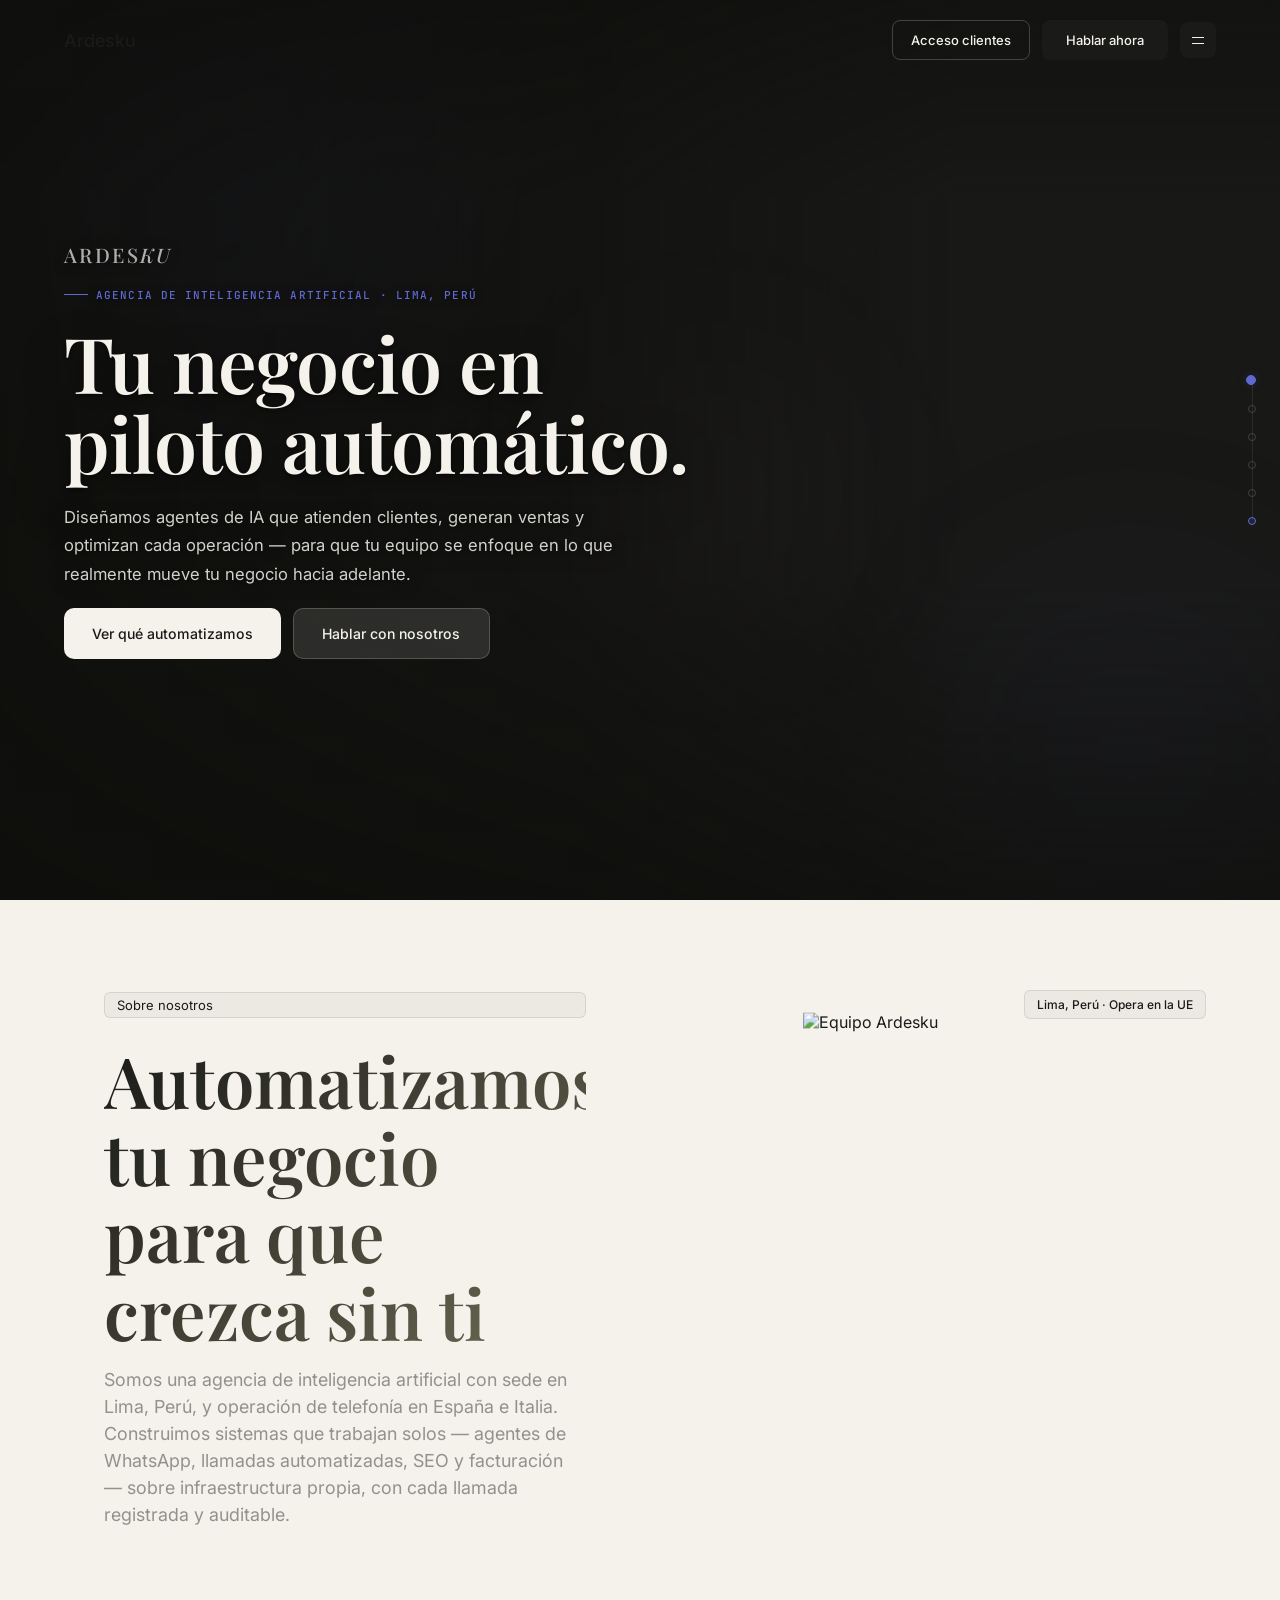
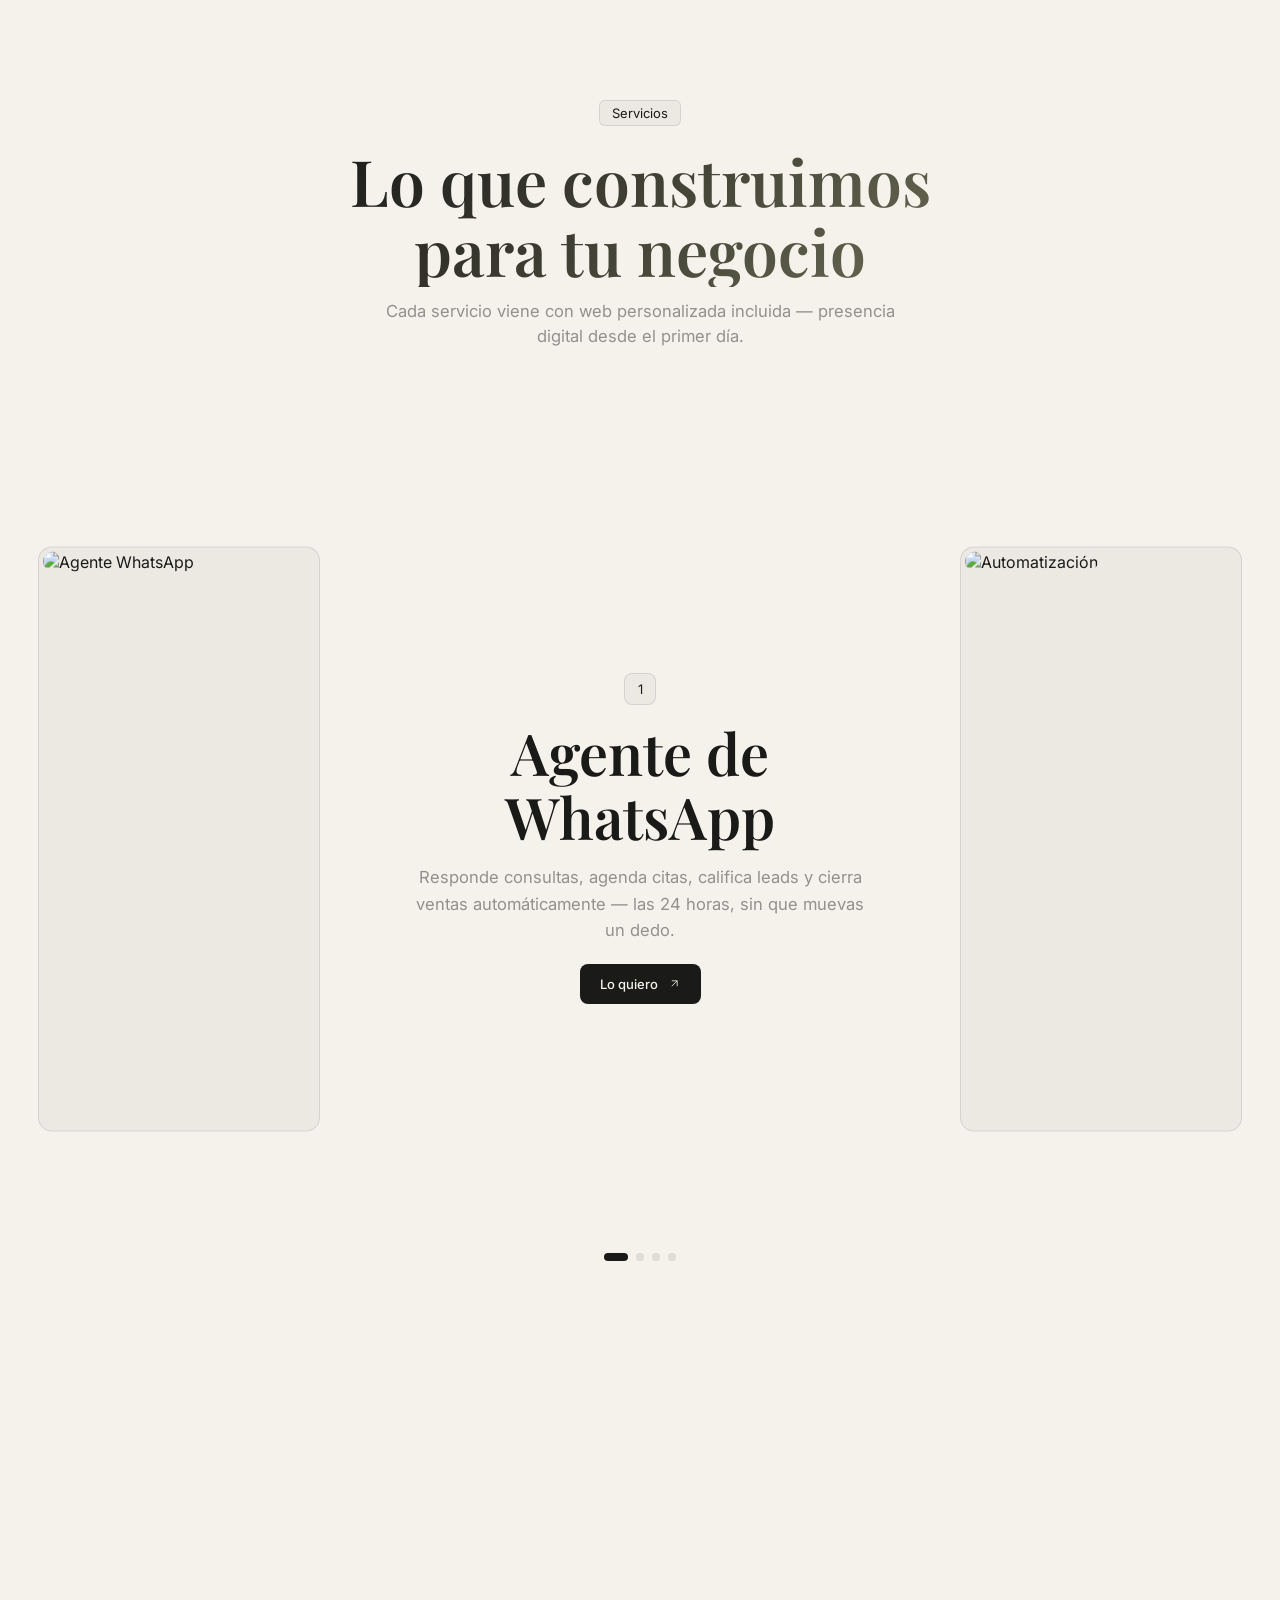
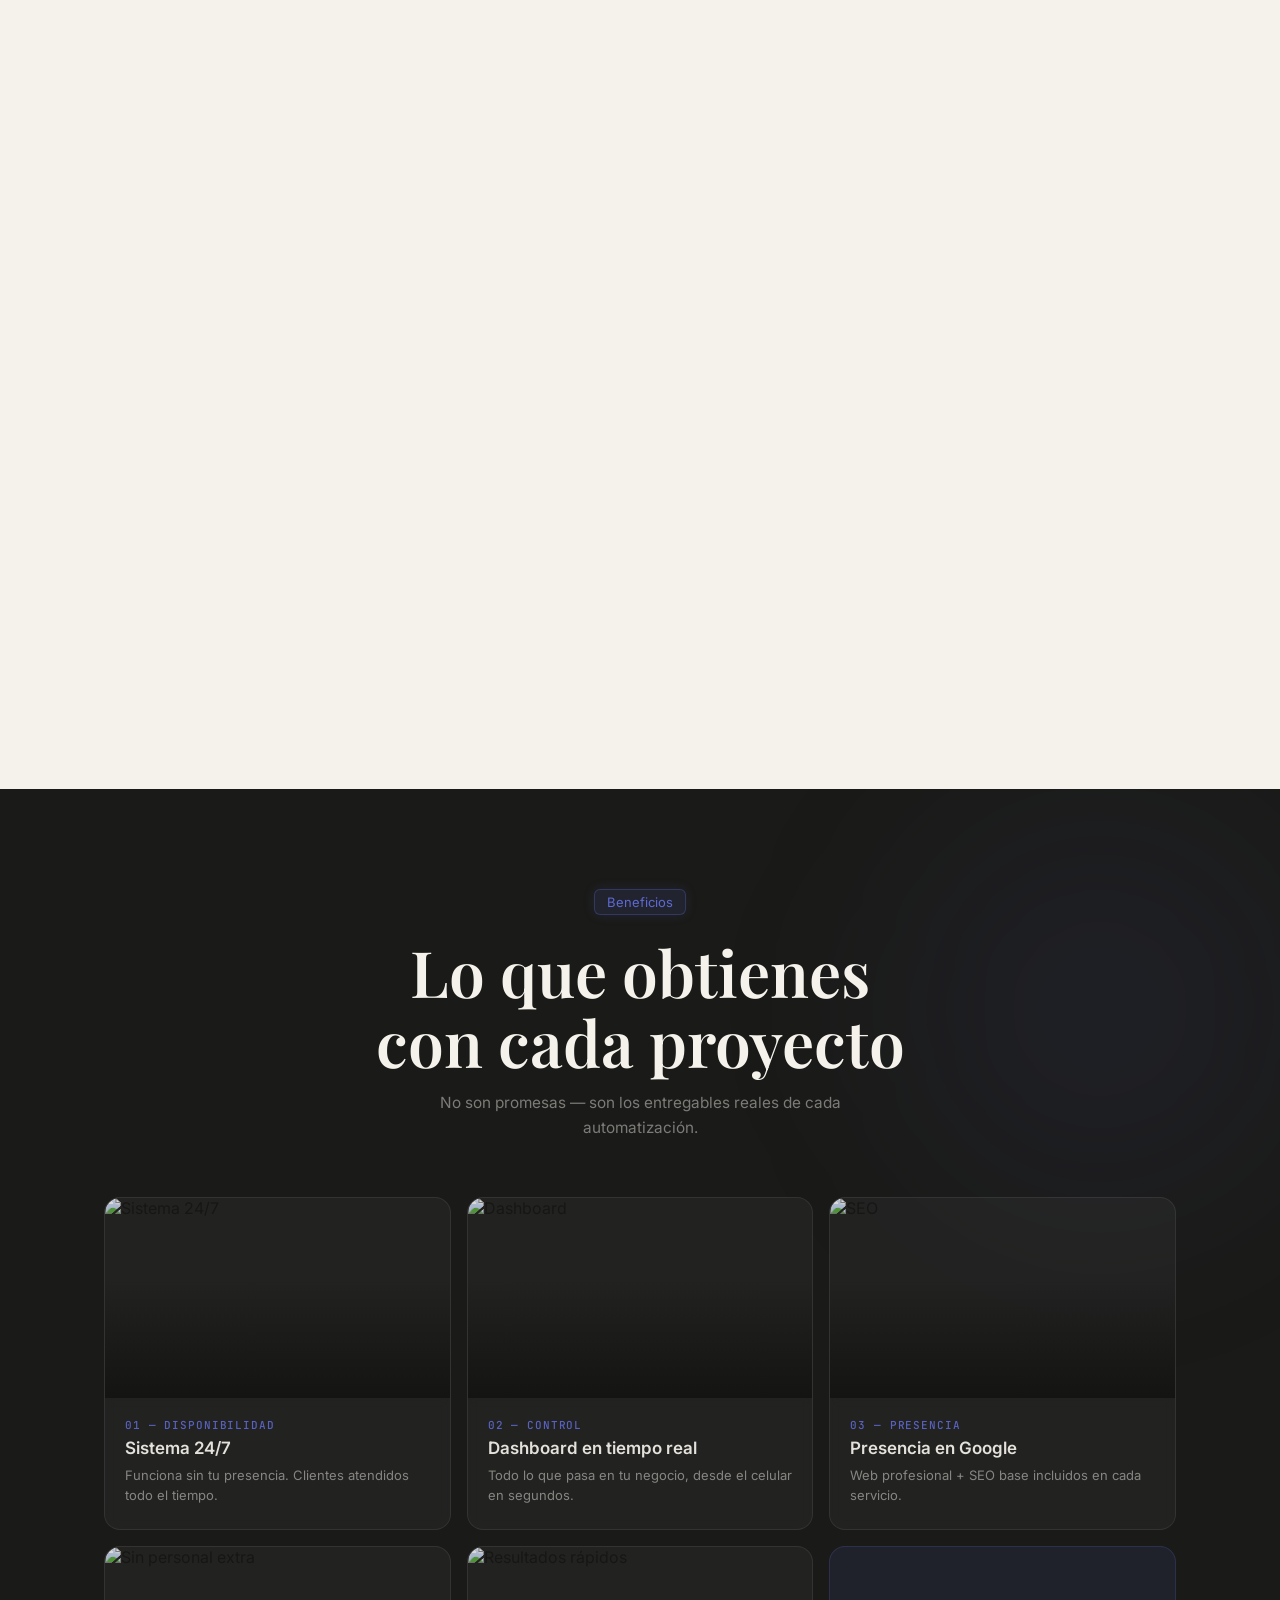
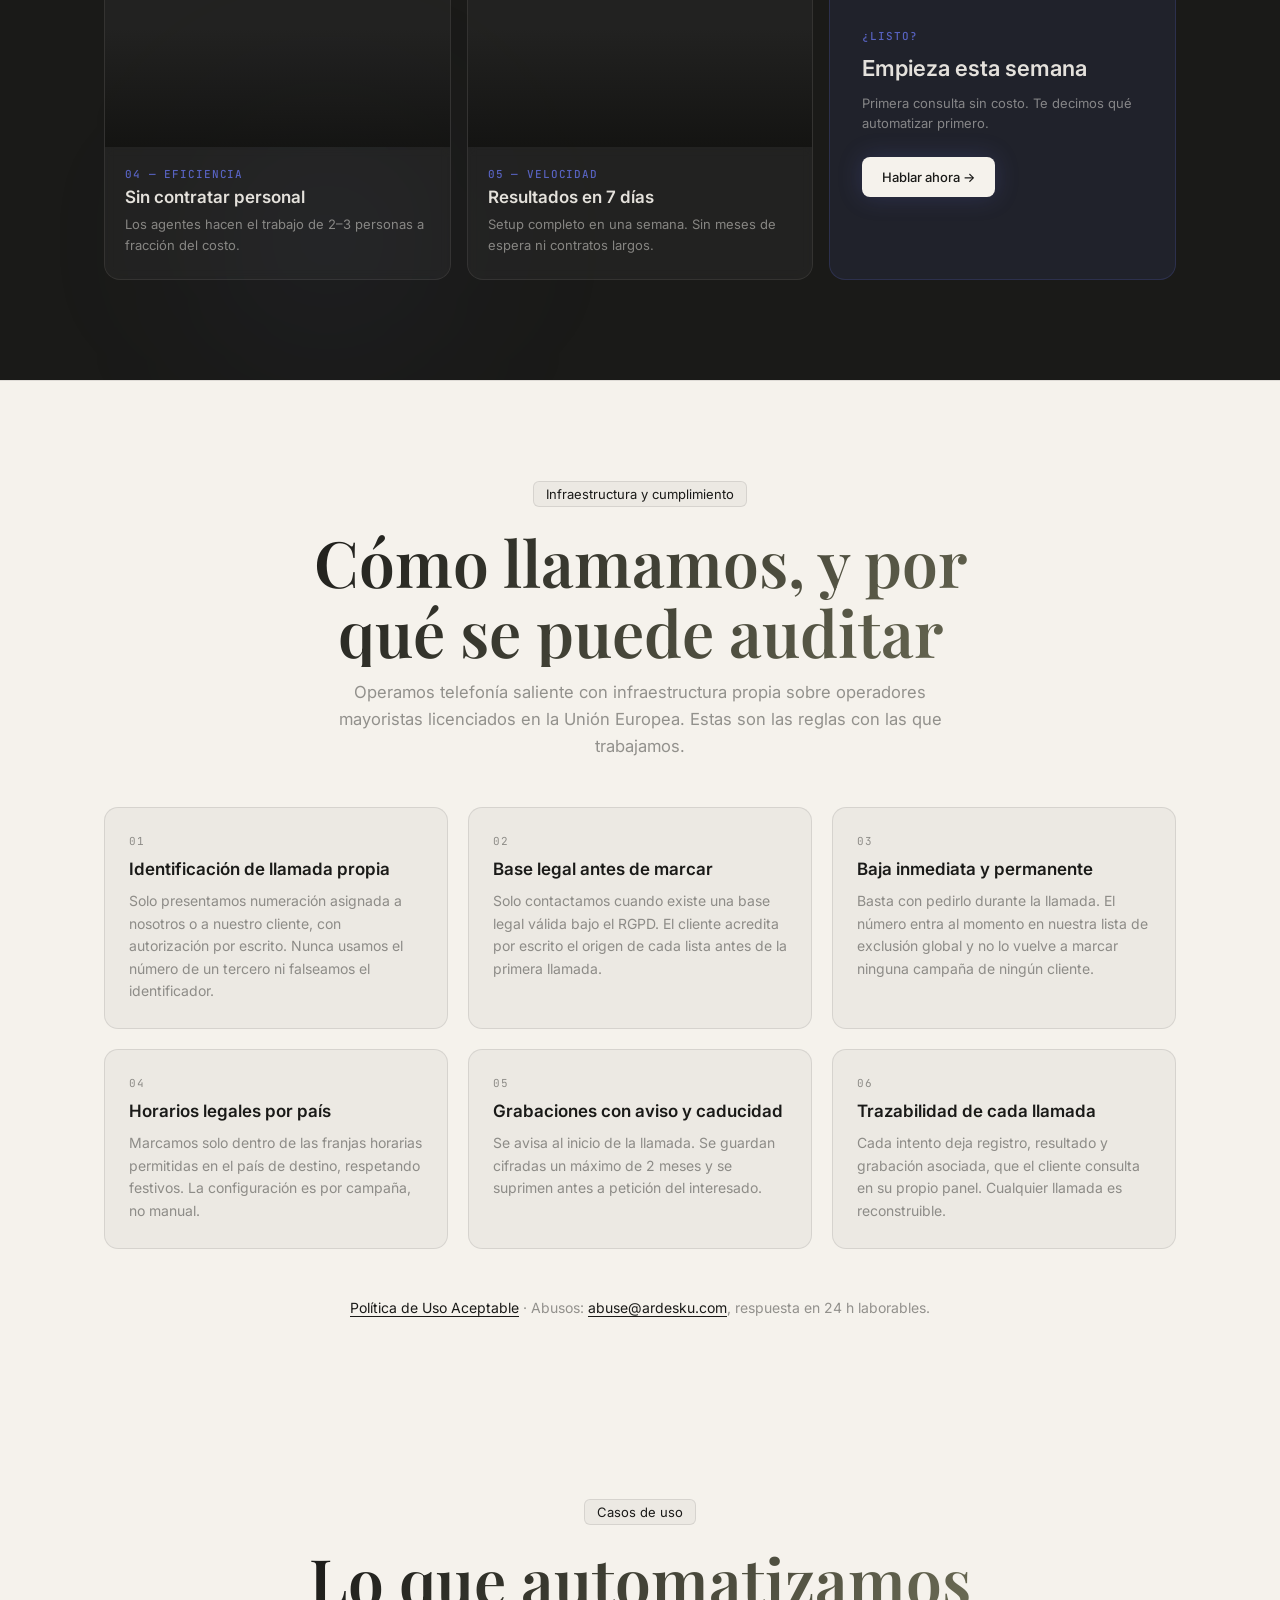
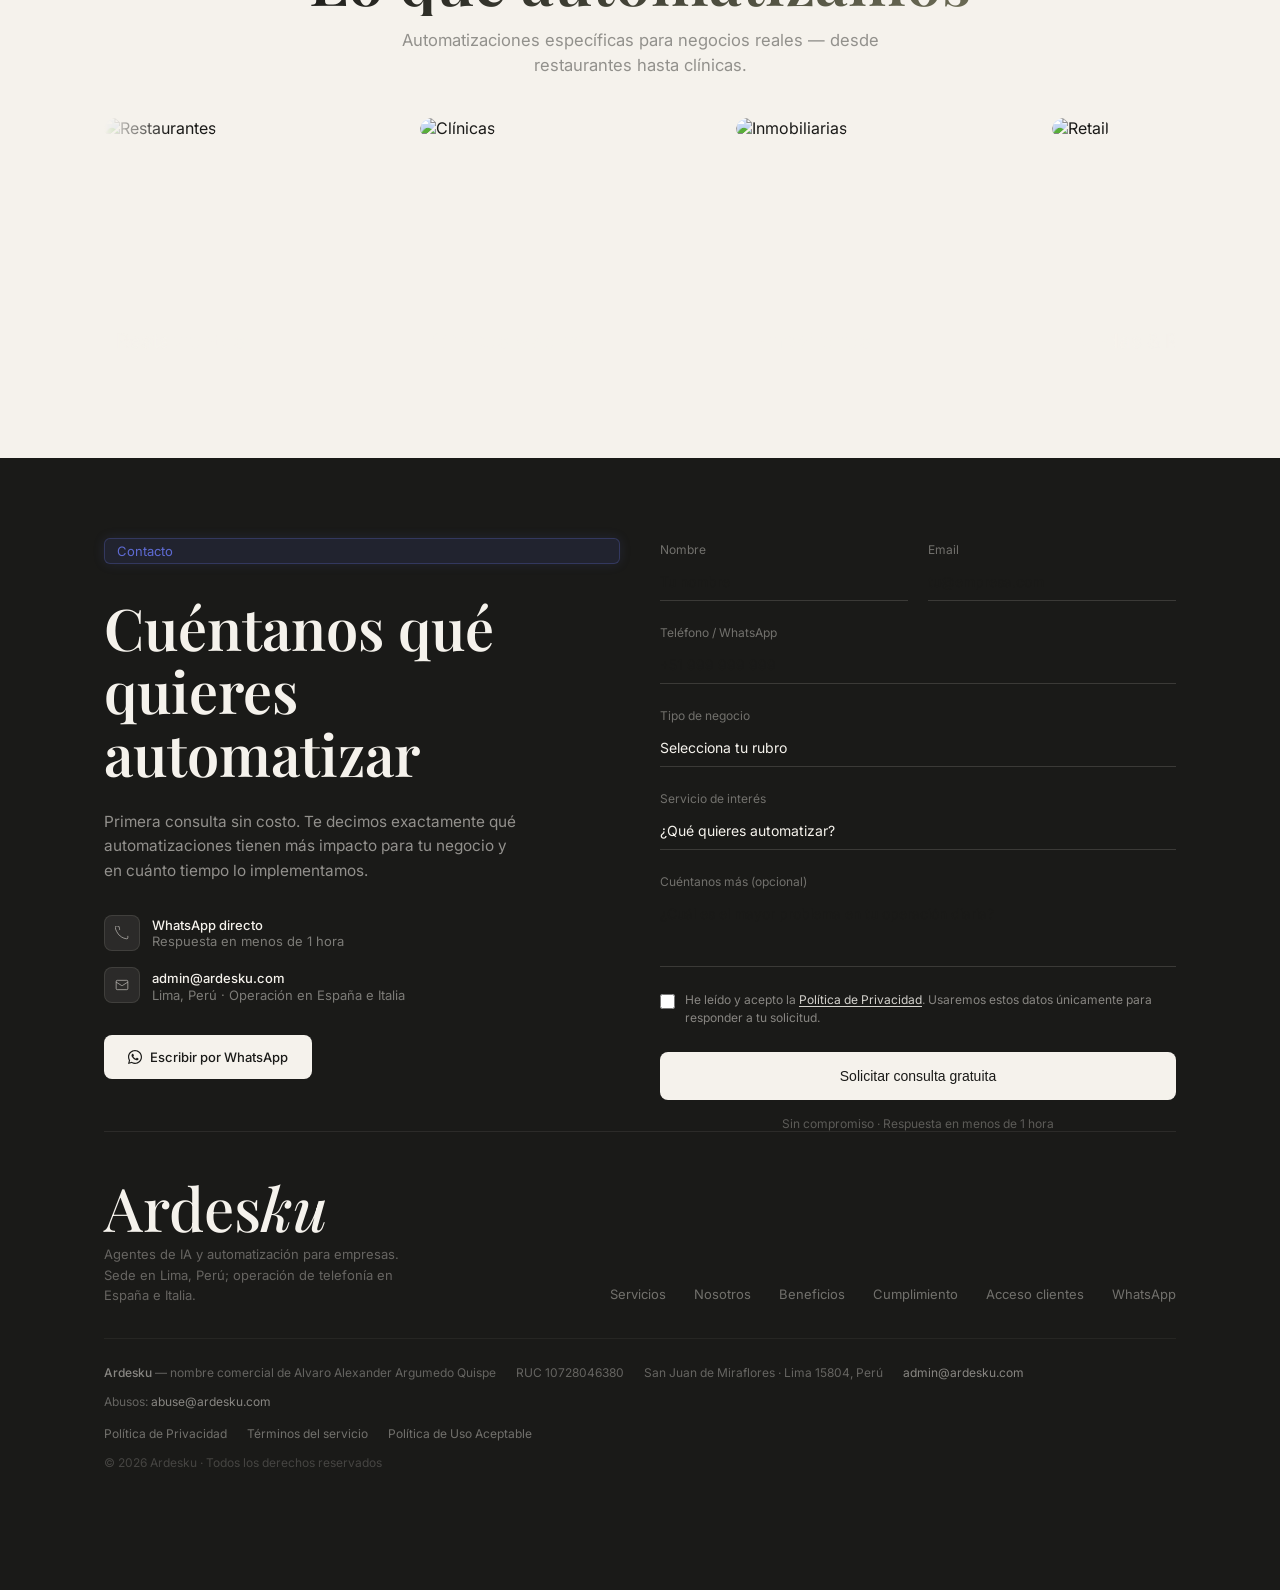
==== index.html @ 8c4ffba1 "content(web): saca las metricas de operador de la home y acota el ACD a Italia La home mezclaba regl" ====
<!DOCTYPE html>
<html lang="es">
<head>
  <meta charset="UTF-8" />
  <meta name="viewport" content="width=device-width, initial-scale=1.0" />
  <title>Ardesku — Automatización e Inteligencia Artificial</title>
  <meta name="description" content="Ardesku diseña agentes de IA para empresas: agentes de voz, atención por WhatsApp y panel de control propio. Telefonía saliente auditable y con cumplimiento normativo." />
  <link rel="canonical" href="https://ardesku.com/" />
  <meta name="robots" content="index,follow" />
  <meta property="og:type" content="website" />
  <meta property="og:site_name" content="Ardesku" />
  <meta property="og:locale" content="es_ES" />
  <meta property="og:title" content="Ardesku — Automatización e Inteligencia Artificial" />
  <meta property="og:description" content="Agentes de IA que atienden, llaman y cualifican. Con infraestructura propia y trazabilidad de cada llamada." />
  <meta property="og:url" content="https://ardesku.com/" />
  <meta name="twitter:card" content="summary" />
  <link rel="icon" href="data:image/svg+xml,%3Csvg xmlns='http://www.w3.org/2000/svg' viewBox='0 0 32 32'%3E%3Crect width='32' height='32' rx='7' fill='%231a1a18'/%3E%3Ctext x='16' y='23' font-family='Georgia,serif' font-size='19' fill='%23f5f2ec' text-anchor='middle'%3EA%3C/text%3E%3C/svg%3E" />
  <script type="application/ld+json">
  {
    "@context": "https://schema.org",
    "@type": "ProfessionalService",
    "name": "Ardesku",
    "url": "https://ardesku.com",
    "email": "admin@ardesku.com",
    "description": "Agentes de inteligencia artificial y automatización para empresas: agentes de voz, WhatsApp y panel de control propio.",
    "founder": { "@type": "Person", "name": "Alvaro Alexander Argumedo Quispe" },
    "taxID": "10728046380",
    "address": {
      "@type": "PostalAddress",
      "addressLocality": "San Juan de Miraflores",
      "addressRegion": "Lima",
      "postalCode": "15804",
      "addressCountry": "PE"
    },
    "areaServed": ["ES", "IT", "PE"],
    "sameAs": ["https://crm.ardesku.com"]
  }
  </script>
  <link rel="preconnect" href="https://fonts.googleapis.com" />
  <link rel="preconnect" href="https://fonts.gstatic.com" crossorigin />
  <link href="https://fonts.googleapis.com/css2?family=Playfair+Display:ital,wght@0,400..900;1,400..900&family=Inter:ital,opsz,wght@0,14..32,100..900&family=JetBrains+Mono:wght@400;500&display=swap" rel="stylesheet" />
  <script src="https://cdn.tailwindcss.com"></script>
  <style>
    :root {
      --fg: #1a1a18;
      --bg: #f5f2ec;
      --accent: #5E6AD2;
      --accent-glow: rgba(94,106,210,0.22);
      --muted: rgba(26,26,24,.45);
      --border: rgba(26,26,24,.1);
      --card-bg: rgba(26,26,24,.04);
      --ease: cubic-bezier(0.16,1,0.3,1);
      --mono: 'JetBrains Mono', monospace;
    }
    * { box-sizing: border-box; margin: 0; padding: 0; }
    html { scroll-behavior: smooth; }
    body { font-family: 'Inter', sans-serif; background: var(--bg); color: var(--fg); overflow-x: hidden; }

    /* ── Typography ── */
    .serif { font-family: 'Playfair Display', serif; }

    /* ── Card ── */
    .card { background: var(--card-bg); border: 1px solid var(--border); }

    /* ── Grad text ── */
    .grad { background: linear-gradient(135deg, var(--fg) 0%, #6b6b55 100%); -webkit-background-clip: text; -webkit-text-fill-color: transparent; background-clip: text; }

    /* ── FULLSCREEN NAV ── */
    #nav-fullscreen {
      position: fixed; inset: 0; z-index: 1000; pointer-events: none;
      background: var(--fg);
      clip-path: polygon(0% 0%, 100% 0%, 100% 0%, 0% 0%);
      transition: clip-path .7s cubic-bezier(.9,0,.1,1);
      display: flex; flex-direction: column; align-items: center; justify-content: center; gap: 0;
    }
    #nav-fullscreen.open {
      clip-path: polygon(0% 0%, 100% 0%, 100% 100%, 0% 100%);
      pointer-events: auto;
    }
    .nav-link-item {
      overflow: hidden; width: 100%; border-b: 1px solid rgba(245,242,236,.12);
    }
    .nav-link-item a {
      display: flex; align-items: center; justify-between; gap: 16px;
      padding: 20px 48px; text-decoration: none;
      transform: translateY(100%);
      transition: transform .5s cubic-bezier(.7,0,.3,1);
    }
    #nav-fullscreen.open .nav-link-item a { transform: translateY(0); }
    .nav-link-item a span { font-family: 'Playfair Display', serif; font-size: clamp(48px, 8vw, 96px); font-weight: 500; color: var(--bg); line-height: .9; }
    .nav-link-item a:hover span { margin-left: 16px; transition: margin .3s; }
    .nav-link-item a svg { color: var(--bg); opacity: .5; height: clamp(40px, 6vw, 80px); width: auto; }
    .nav-link-item a:hover svg { opacity: 1; transform: rotate(45deg); }
    svg { transition: transform .3s, opacity .3s; }

    /* ── NAV TOP ── */
    #navbar {
      position: fixed; top: 0; left: 0; width: 100%; z-index: 900;
      display: flex; align-items: center; justify-content: space-between;
      padding: 20px 5%;
      pointer-events: auto;
      backdrop-filter: blur(14px);
      -webkit-backdrop-filter: blur(14px);
      transition: background .4s var(--ease), border-color .4s var(--ease);
      border-bottom: 1px solid transparent;
    }
    /* Fondo claro (secciones cream) */
    #navbar { background: rgba(245,242,236,.82); border-bottom-color: rgba(26,26,24,.07); }
    #navbar .logo {
      font-size: 18px; font-weight: 500; color: var(--fg);
      text-decoration: none; transition: color .4s var(--ease);
    }
    .nav-actions { display: flex; align-items: center; gap: 12px; }
    .btn-clientes {
      height: 40px; padding: 0 18px; border-radius: 8px; font-size: 13px; font-weight: 500;
      text-decoration: none; display: inline-flex; align-items: center;
      color: var(--fg); border: 1px solid rgba(26,26,24,.18); background: transparent;
      transition: opacity .2s, color .4s var(--ease), border-color .4s var(--ease);
    }
    .btn-clientes:hover { opacity: .7; }
    #navbar.on-dark .btn-clientes, #navbar.on-hero .btn-clientes { color: #f5f2ec; border-color: rgba(245,242,236,.22); }
    @media (max-width: 640px) { .btn-clientes { display: none; } }
    .btn-book {
      height: 40px; padding: 0 24px; border-radius: 8px; font-size: 13px; font-weight: 500;
      cursor: pointer; text-decoration: none; display: inline-flex; align-items: center;
      background: var(--fg); color: var(--bg);
      transition: opacity .2s, background .4s var(--ease), color .4s var(--ease);
    }
    .btn-book:hover { opacity: .8; }
    #menu-btn {
      width: 36px; height: 36px; border-radius: 8px; cursor: pointer;
      background: var(--fg); border: none; display: flex; flex-direction: column;
      align-items: center; justify-content: center; gap: 5px; position: relative;
      transition: background .4s var(--ease);
    }
    #menu-btn span {
      display: block; width: 12px; height: 1px; background: var(--bg);
      transition: transform .3s, opacity .3s;
    }
    #menu-btn.open span:first-child { transform: translateY(3px) rotate(45deg); }
    #menu-btn.open span:last-child { transform: translateY(-3px) rotate(-45deg); }
    #menu-btn.open span:nth-child(2) { opacity: 0; }

    /* Fondo oscuro (hero, beneficios, contacto) */
    #navbar.on-hero {
      background: transparent !important;
      backdrop-filter: none !important;
      -webkit-backdrop-filter: none !important;
      border-bottom-color: transparent !important;
    }
    #navbar.on-dark {
      background: rgba(20,20,18,.72);
      border-bottom-color: rgba(245,242,236,.06);
    }
    #navbar.on-dark .logo { color: #f5f2ec; }
    #navbar.on-dark .btn-book { background: rgba(245,242,236,.12); color: #f5f2ec; border: 1px solid rgba(245,242,236,.15); }
    #navbar.on-dark #menu-btn { background: rgba(245,242,236,.12); }

    /* ── HERO ── */
    #hero {
      position: relative; width: 100%; height: 100svh; overflow: hidden;
      background: #1a1a18;
    }
    /* YouTube background cover */
    #hero-yt-wrap {
      position: absolute; inset: 0; z-index: 0;
      overflow: hidden; pointer-events: none;
    }
    #yt-bg-player {
      position: absolute;
      top: 50%; left: 50%;
      transform: translate(-50%, -50%);
      width: 100vw;
      height: 56.25vw;
      min-height: 100vh;
      min-width: 177.78vh;
      border: none;
    }
    #hero-overlay {
      position: absolute; inset: 0; z-index: 1;
      background: rgba(20,20,18,.18);
    }
    #hero-grad {
      position: absolute; inset: 0; z-index: 2;
      background:
        linear-gradient(to bottom, rgba(14,14,12,.55) 0%, transparent 22%),
        linear-gradient(to right,  rgba(14,14,12,.82) 0%, rgba(14,14,12,.5) 45%, transparent 75%),
        linear-gradient(to top,    rgba(14,14,12,.65) 0%, transparent 35%);
    }
    #hero-content {
      position: absolute; inset: 0; z-index: 3;
      display: flex; flex-direction: column; justify-content: center;
      padding: 0 5%;
    }
    .hero-inner {
      max-width: 780px; width: 100%;
      display: flex; flex-direction: column; gap: 20px;
    }
    /* Skill: Kinetic Typography — stagger entrance */
    @keyframes hero-in {
      from { opacity: 0; transform: translateY(22px); }
      to   { opacity: 1; transform: translateY(0); }
    }
    .he { opacity: 0; animation: hero-in .9s var(--ease) forwards; }
    .he-d1 { animation-delay: .2s; }
    .he-d2 { animation-delay: .5s; }
    .he-d3 { animation-delay: .75s; }
    .he-d4 { animation-delay: 1s; }
    .he-d5 { animation-delay: 1.25s; }

    .hero-wordmark {
      font-family: 'Playfair Display', serif; font-weight: 500;
      font-size: clamp(15px, 1.6vw, 20px); color: rgba(245,242,236,.7);
      letter-spacing: .12em; text-transform: uppercase;
      text-shadow: 0 2px 12px rgba(0,0,0,.6);
    }
    .hero-tag {
      display: inline-flex; align-items: center; gap: 8px;
      font-family: var(--mono); font-size: 11px; font-weight: 500;
      color: var(--accent); letter-spacing: .1em; text-transform: uppercase;
      text-shadow: 0 1px 8px rgba(0,0,0,.8);
    }
    .hero-tag::before {
      content: ''; display: block; width: 24px; height: 1px; background: var(--accent);
    }
    .hero-headline {
      font-family: 'Playfair Display', serif; font-weight: 600; color: #f5f2ec;
      font-size: clamp(38px, 6vw, 80px); line-height: 1.05; letter-spacing: -.01em;
      text-shadow:
        0 2px 4px  rgba(0,0,0,.5),
        0 8px 24px rgba(0,0,0,.4),
        0 20px 60px rgba(0,0,0,.25);
    }
    .hero-sub {
      font-size: clamp(14px, 1.3vw, 17px); color: rgba(245,242,236,.85);
      line-height: 1.7; max-width: 560px;
      text-shadow: 0 1px 8px rgba(0,0,0,.7), 0 4px 20px rgba(0,0,0,.4);
    }
    .hero-btns { display: flex; gap: 12px; flex-wrap: wrap; }
    .hero-btn {
      height: clamp(40px, 4vw, 52px); padding: 0 clamp(18px, 2.2vw, 32px);
      border-radius: 10px; font-size: clamp(13px, 1.1vw, 15px); font-weight: 500;
      text-decoration: none; display: inline-flex; align-items: center; white-space: nowrap;
      cursor: pointer; transition: opacity .2s, transform .2s;
    }
    .hero-btn:hover { opacity: .85; transform: translateY(-2px); }
    .hero-btn-primary { background: #f5f2ec; color: #1a1a18; }
    .hero-btn-secondary { background: rgba(245,242,236,.12); color: #f5f2ec; border: 1px solid rgba(245,242,236,.2); }

    /* ── SECTION LABEL ── */
    .section-label {
      display: inline-block; padding: 4px 12px; border-radius: 6px; font-size: 13px;
      background: var(--card-bg); border: 1px solid var(--border); margin-bottom: 8px;
    }

    /* ── ABOUT PARALLAX ── */
    .parallax-img { overflow: hidden; border-radius: 12px; }
    .parallax-img img { width: 100%; height: 100%; object-fit: cover; transition: transform .1s linear; }

    /* ── SERVICE CARDS ── */
    .service-card {
      position: relative; overflow: hidden; border-radius: 12px; cursor: pointer;
    }
    .service-card img { width: 100%; height: 100%; object-fit: cover; border-radius: 12px; transition: transform .5s; }
    .service-card:hover img { transform: scale(1.05); }
    .service-card-overlay {
      position: absolute; inset-x: 0; bottom: 0; height: 45%;
      backdrop-filter: blur(16px);
      -webkit-mask-image: linear-gradient(to top, black 40%, transparent 100%);
      mask-image: linear-gradient(to top, black 40%, transparent 100%);
    }
    .service-card-info {
      position: absolute; inset-x: 12px; bottom: 12px; z-index: 10;
      display: flex; flex-direction: column; gap: 4px;
    }
    @media(min-width:768px){
      .service-card-info { inset-x: 16px; bottom: 16px; }
    }
    .service-card-title {
      font-size: clamp(18px, 1.8vw, 24px); font-weight: 600; color: var(--fg); line-height: 1.2;
      transition: color .4s;
    }
    .service-card:hover .service-card-title { color: var(--fg); }
    @media(min-width:768px){ .service-card-title { color: #f5f2ec; } }
    .service-card-desc {
      font-size: 14px; color: var(--fg); line-height: 1.4;
      display: block; opacity: 1;
      transition: opacity .4s;
    }
    @media(min-width:768px){
      .service-card-desc { opacity: 0; }
      .service-card:hover .service-card-desc { opacity: 1; }
    }
    .service-card-inner { position: relative; display: flex; flex-direction: column; gap: 0; padding: 12px; transition: gap .4s; }
    @media(min-width:768px){ .service-card:hover .service-card-inner { gap: 4px; } }
    .service-inner-card {
      position: absolute; inset: 0; background: var(--card-bg); border-radius: 10px;
      opacity: 1; transform: translateY(0); transition: all .4s ease;
      -webkit-backdrop-filter: blur(8px); backdrop-filter: blur(8px);
    }
    @media(min-width:768px){
      .service-inner-card { opacity: 0; transform: translateY(100%); }
      .service-card:hover .service-inner-card { opacity: 1; transform: translateY(0); }
    }

    /* ── AMENITIES / FEATURES CAROUSEL ── */
    .carousel-track { display: flex; gap: 20px; overflow-x: auto; scroll-snap-type: x mandatory; scrollbar-width: none; cursor: grab; }
    .carousel-track::-webkit-scrollbar { display: none; }
    .carousel-track.grabbing { cursor: grabbing; }
    .carousel-item { scroll-snap-align: start; flex-shrink: 0; width: clamp(260px, 30vw, 360px); }
    .carousel-img { aspect-ratio: 1; overflow: hidden; border-radius: 12px; }
    .carousel-img img { width: 100%; height: 100%; object-fit: cover; }

    /* ── CASOS MARQUEE ── */
    .casos-marquee-wrap {
      overflow: hidden;
      -webkit-mask-image: linear-gradient(to right, transparent 0%, black 6%, black 94%, transparent 100%);
      mask-image: linear-gradient(to right, transparent 0%, black 6%, black 94%, transparent 100%);
    }
    .casos-marquee-track {
      display: flex; gap: 16px; width: max-content;
      animation: casos-scroll 36s linear infinite;
    }
    .casos-marquee-track:hover { animation-play-state: paused; }
    @keyframes casos-scroll {
      from { transform: translateX(0); }
      to { transform: translateX(-50%); }
    }
    .casos-card { width: 300px; flex-shrink: 0; }
    .bento-card { position: relative; overflow: hidden; border-radius: 12px; cursor: pointer; }
    .bento-card-img { height: 260px; overflow: hidden; }
    .bento-card-img img { width: 100%; height: 100%; object-fit: cover; border-radius: 12px; transition: transform .5s; }
    .bento-card:hover .bento-card-img img { transform: scale(1.05); }
    .bento-card-fog {
      position: absolute; inset-x: -1px; bottom: -1px; height: 45%;
      backdrop-filter: blur(16px);
      -webkit-mask-image: linear-gradient(to top, black 40%, transparent 100%);
      mask-image: linear-gradient(to top, black 40%, transparent 100%);
    }
    .bento-card-body {
      position: absolute; inset-x: 12px; bottom: 12px; z-index: 10; padding: 12px; border-radius: 10px;
      display: flex; flex-direction: column; gap: 0;
      transition: gap .4s;
    }
    .bento-card:hover .bento-card-body { gap: 4px; }
    .bento-inner-bg {
      position: absolute; inset: 0; border-radius: 10px;
      background: var(--card-bg); backdrop-filter: blur(8px);
      opacity: 1; transform: translateY(0);
      transition: all .4s ease;
    }
    @media(min-width:768px){
      .bento-inner-bg { opacity: 0; transform: translateY(100%); }
      .bento-card:hover .bento-inner-bg { opacity: 1; transform: translateY(0); }
    }
    .bento-title {
      position: relative; z-index: 1; font-size: clamp(18px, 1.6vw, 24px); font-weight: 600; line-height: 1.2;
      color: var(--fg); transition: color .4s;
    }
    @media(min-width:768px){ .bento-title { color: #f5f2ec; } }
    .bento-card:hover .bento-title { color: var(--fg); }
    .bento-desc {
      position: relative; z-index: 1; font-size: 13px; line-height: 1.4; color: var(--fg);
      display: block; opacity: 1;
      overflow: hidden; max-height: 0; transition: max-height .4s ease, opacity .4s;
    }
    @media(min-width:768px){ .bento-desc { opacity: 0; } }
    .bento-card:hover .bento-desc { opacity: 1; max-height: 80px; }

    /* ── CONTACT SPLIT ── */
    .contact-grid { display: grid; grid-template-columns: 1fr; gap: 40px; }
    @media(min-width:768px){ .contact-grid { grid-template-columns: 1fr 1fr; align-items: start; } }

    /* ── INPUTS ── */
    .field { display: flex; flex-direction: column; gap: 6px; }
    .field label { font-size: 12px; color: var(--muted); }
    .field input, .field textarea, .field select {
      background: transparent; border: none; border-bottom: 1px solid var(--border);
      padding: 10px 0; font-family: inherit; font-size: 14px; color: var(--fg);
      outline: none; width: 100%; transition: border-color .2s;
      appearance: none;
    }
    .field input:focus, .field textarea:focus, .field select:focus { border-color: var(--fg); }
    .field input::placeholder, .field textarea::placeholder { color: var(--muted); }

    /* ── SCROLL REVEAL ── */
    .reveal { opacity: 0; transform: translateY(24px); transition: opacity .7s ease, transform .7s ease; }
    .reveal.visible { opacity: 1; transform: none; }

    /* ── WORD REVEAL ── */
    .word-reveal span { display: inline-block; opacity: 0; transform: translateY(50%); transition: opacity .5s ease, transform .5s ease; }
    .word-reveal.visible span { opacity: 1; transform: none; }

    /* ── AUTOFILL TEXT ── */
    @keyframes autofill { 0%,100%{opacity:1} 49%{opacity:1} 50%{opacity:0} 51%{opacity:0} }
    .cursor-blink::after { content:'|'; animation: autofill .8s step-end infinite; }

    /* ── PULSATE ── */
    @keyframes pulsate { 0%,100%{opacity:1;transform:scale(1)} 50%{opacity:.5;transform:scale(1.5)} }
    .pulsate { animation: pulsate 2s ease-in-out infinite; }

    /* ── STICKY SERVICES (cream theme) ── */
    .s2-sticky-wrap { position: relative; height: 400vh; }
    .s2-sticky {
      position: sticky; top: 0; height: 100vh; width: 100%; overflow: hidden;
      background: var(--bg);
    }
    .s2-slide {
      position: absolute; inset: 0;
      display: flex; align-items: center; justify-content: center;
      flex-direction: column; opacity: 0; transition: opacity .6s; pointer-events: none;
    }
    .s2-slide.active { opacity: 1; pointer-events: auto; }
    .s2-side-img {
      position: absolute; top: 50%; transform: translateY(-50%);
      width: 22%; height: 65vh; border-radius: 14px; overflow: hidden;
      border: 1px solid var(--border); padding: 4px; background: var(--card-bg);
    }
    .s2-side-img-left { left: 3%; }
    .s2-side-img-right { right: 3%; }
    .s2-side-img img { width: 100%; height: 100%; object-fit: cover; border-radius: 10px; }
    .s2-num {
      width: 32px; height: 32px; border-radius: 8px; display: flex;
      align-items: center; justify-content: center; font-size: 13px;
      margin: 0 auto 16px; background: var(--card-bg); border: 1px solid var(--border);
      color: var(--fg);
    }
    .s2-dots {
      position: absolute; bottom: 28px; left: 50%; transform: translateX(-50%);
      display: flex; gap: 8px; align-items: center;
    }
    .s2-dot {
      height: 8px; border-radius: 4px; background: var(--border);
      transition: width .3s, background .3s; width: 8px;
    }
    .s2-dot.active { width: 24px; background: var(--fg); }
    .s2-btn {
      display: inline-flex; align-items: center; gap: 10px;
      height: 40px; padding: 0 20px; border-radius: 8px; font-size: 13px; font-weight: 500;
      background: var(--fg); color: var(--bg); text-decoration: none;
      cursor: pointer; transition: opacity .2s, transform .2s; margin-top: 20px;
    }
    .s2-btn:hover { opacity: .8; transform: translateY(-2px); }

    /* ══════════════════════════════════════
       SKILL: UI UX PRO MAX — Premium Layer
       ══════════════════════════════════════ */

    /* Mono para stats/números */
    .mono { font-family: var(--mono); }

    /* Accent glow en section-label oscuras */
    .label-glow {
      background: rgba(94,106,210,.12);
      border: 1px solid rgba(94,106,210,.3);
      color: rgba(94,106,210,1);
      box-shadow: 0 0 12px rgba(94,106,210,.15);
    }

    /* Botones primarios con glow */
    .hero-btn-primary {
      box-shadow: 0 0 0 0 var(--accent-glow);
      transition: opacity var(--ease) .3s, transform var(--ease) .3s, box-shadow var(--ease) .3s;
    }
    .hero-btn-primary:hover {
      box-shadow: 0 8px 32px var(--accent-glow);
      transform: translateY(-3px);
    }

    /* Ambient blobs (skill: cinematic dark) */
    .blob {
      position: absolute; border-radius: 50%; pointer-events: none;
      filter: blur(80px); animation: blob-drift ease-in-out infinite alternate;
    }
    @keyframes blob-drift {
      from { transform: translate(0,0) scale(1); }
      to   { transform: translate(40px,-30px) scale(1.08); }
    }

    /* ── GLASSMORPHISM BENEFICIOS (skill: Opción A) ── */
    #beneficios-id { position: relative; overflow: hidden; }

    .glass-grid {
      display: grid;
      grid-template-columns: 1fr;
      gap: 16px;
    }
    @media(min-width:640px)  { .glass-grid { grid-template-columns: repeat(2,1fr); } }
    @media(min-width:1024px) { .glass-grid { grid-template-columns: repeat(3,1fr); } }

    .glass-card {
      position: relative; overflow: hidden;
      background: rgba(245,242,236,.04);
      border: 1px solid rgba(245,242,236,.08);
      border-radius: 16px;
      padding: 0;
      transition: transform .5s var(--ease), box-shadow .5s var(--ease), border-color .5s var(--ease);
      cursor: default;
    }
    .glass-card:hover {
      transform: translateY(-6px);
      border-color: rgba(245,242,236,.18);
      box-shadow: 0 24px 48px rgba(0,0,0,.45), 0 0 0 1px rgba(94,106,210,.15);
    }
    .glass-card-img {
      width: 100%; height: 200px; overflow: hidden; border-radius: 14px 14px 0 0;
      position: relative;
    }
    .glass-card-img img {
      width: 100%; height: 100%; object-fit: cover;
      transition: transform .6s var(--ease);
      filter: brightness(.85) saturate(.9);
    }
    .glass-card:hover .glass-card-img img {
      transform: scale(1.06);
      filter: brightness(.95) saturate(1.1);
    }
    .glass-card-img::after {
      content: '';
      position: absolute; inset: 0;
      background: linear-gradient(to bottom, transparent 40%, rgba(14,14,12,.7) 100%);
    }
    .glass-card-body {
      padding: 20px 20px 24px;
      display: flex; flex-direction: column; gap: 6px;
      backdrop-filter: blur(4px);
    }
    .glass-card-num {
      font-family: var(--mono); font-size: 11px; font-weight: 500;
      color: var(--accent); letter-spacing: .08em;
      opacity: .9;
    }
    .glass-card-title {
      font-size: 17px; font-weight: 600;
      color: rgba(245,242,236,.92); line-height: 1.25;
    }
    .glass-card-desc {
      font-size: 13px; line-height: 1.55;
      color: rgba(245,242,236,.48);
    }

    /* Reveal con ease premium */
    .reveal { opacity: 0; transform: translateY(28px); transition: opacity .7s var(--ease), transform .7s var(--ease); }
    .reveal.visible { opacity: 1; transform: none; }

    /* ══════════════════════════════════════
       OPCIÓN A — Barra de progreso lateral
       ══════════════════════════════════════ */
    #nav-progress {
      position: fixed; right: 24px; top: 50%; transform: translateY(-50%);
      z-index: 800; display: flex; flex-direction: column; align-items: flex-end;
      gap: 0; padding: 0;
    }
    @media(max-width:767px) { #nav-progress { display: none; } }

    /* ═══════════════════════════════
       MOBILE — max-width: 767px
       ═══════════════════════════════ */
    @media(max-width:767px) {

      /* Navbar: ocultar botón CTA, solo hamburguesa */
      .btn-book { display: none; }
      #navbar { padding: 16px 5%; }
      #navbar .logo { font-size: 16px; }

      /* Hero: contenido al fondo con buen respiro */
      #hero-content { justify-content: flex-end; padding-bottom: clamp(48px, 10vh, 80px); }
      .hero-inner { gap: 14px; }
      .hero-headline { font-size: clamp(36px, 10vw, 52px); }
      .hero-sub { font-size: 14px; max-width: 100%; }
      .hero-btns { flex-direction: column; gap: 8px; }
      .hero-btn { width: 100%; justify-content: center; height: 44px; font-size: 14px; border-radius: 10px; padding: 0 20px; }

      /* Servicios mobile: ajustar tipografía del bloque s2-mobile */
      #s2-mobile h3 { font-size: clamp(26px, 7vw, 36px) !important; }
      #s2-mobile { padding: 0 5% 64px !important; gap: 48px !important; }

      /* Casos marquee */
      .casos-card { width: clamp(240px, 78vw, 300px); }

      /* Beneficios glass: 1 columna en móvil */
      .glass-grid { grid-template-columns: 1fr !important; }

      /* Contacto */
      .contact-grid { gap: 24px; }

      /* Secciones: reducir padding vertical */
      section { padding-top: 64px !important; padding-bottom: 64px !important; }
    }

    /* Pantallas muy pequeñas (< 375px) */
    @media(max-width:374px) {
      .hero-headline { font-size: 32px; }
      .casos-card { width: 88vw; }
      .hero-btn { font-size: 13px; }
    }

    /* ── Auto-slider móvil de servicios ── */
    #s2-auto {
      display: none;
      position: relative; height: 100svh; overflow: hidden;
      background: var(--bg);
    }
    .s2a-slide {
      position: absolute; inset: 0;
      display: flex; flex-direction: column;
      align-items: center; justify-content: center;
      padding: 80px 24px 64px;
      opacity: 0; transition: opacity .6s var(--ease);
      pointer-events: none; gap: 14px;
    }
    .s2a-slide.active { opacity: 1; pointer-events: auto; }
    .s2a-imgs {
      display: flex; gap: 10px; width: 100%; max-width: 340px; margin-top: 8px;
    }
    .s2a-img {
      flex: 1; aspect-ratio: 9/16; border-radius: 12px; overflow: hidden;
      border: 1px solid var(--border); padding: 3px; background: var(--card-bg);
    }
    .s2a-img img { width: 100%; height: 100%; object-fit: cover; border-radius: 9px; }
    .s2a-progress {
      position: absolute; bottom: 24px; left: 50%; transform: translateX(-50%);
      display: flex; gap: 8px; align-items: center;
    }
    .s2a-dot {
      height: 6px; border-radius: 3px; background: var(--border);
      transition: width .35s var(--ease), background .35s; width: 6px;
    }
    .s2a-dot.active { width: 22px; background: var(--fg); }
    /* Barra de progreso automático encima de los dots */
    .s2a-bar {
      position: absolute; bottom: 0; left: 0;
      height: 2px; background: var(--accent); width: 0%;
      transition: width linear;
    }

    .np-line {
      position: absolute; right: 3.5px; top: 16px; bottom: 16px;
      width: 1px; background: rgba(120,120,120,.2);
    }
    .np-line-fill {
      position: absolute; top: 0; width: 1px;
      background: var(--accent);
      transition: height .4s var(--ease);
    }
    .np-item {
      position: relative; display: flex; align-items: center;
      justify-content: flex-end; padding: 10px 0; cursor: pointer;
    }
    .np-dot {
      width: 8px; height: 8px; border-radius: 50%; flex-shrink: 0;
      border: 1.5px solid rgba(120,120,120,.4);
      background: transparent;
      transition: all .35s var(--ease);
      position: relative; z-index: 1;
    }
    .np-item.active .np-dot {
      background: var(--accent);
      border-color: var(--accent);
      box-shadow: 0 0 10px var(--accent-glow);
      width: 10px; height: 10px;
    }
    .np-item:last-child .np-dot {
      border-color: var(--accent);
      background: rgba(94,106,210,.15);
    }
    .np-item:last-child.active .np-dot {
      background: var(--accent);
    }
    .np-label {
      position: absolute; right: 20px;
      font-size: 11px; font-weight: 500; letter-spacing: .03em;
      white-space: nowrap; padding: 4px 10px; border-radius: 6px;
      background: rgba(20,20,18,.85); color: #f5f2ec;
      backdrop-filter: blur(8px);
      opacity: 0; transform: translateX(6px);
      transition: opacity .25s var(--ease), transform .25s var(--ease);
      pointer-events: none;
    }
    .np-item:hover .np-label { opacity: 1; transform: translateX(0); }
    .np-item:last-child .np-label {
      background: var(--accent); color: #fff;
      font-weight: 600;
    }

    /* ══════════════════════════════════════
       OPCIÓN B — WhatsApp flotante
       ══════════════════════════════════════ */
    #wa-float {
      position: fixed; bottom: 28px; right: 24px; z-index: 850;
      display: flex; flex-direction: row-reverse; align-items: center; gap: 10px;
      opacity: 0; transform: translateY(16px) scale(.9);
      transition: opacity .5s var(--ease), transform .5s var(--ease);
      pointer-events: none;
    }
    #wa-float.visible { opacity: 1; transform: translateY(0) scale(1); pointer-events: auto; }

    #wa-btn {
      width: 54px; height: 54px; border-radius: 50%; flex-shrink: 0;
      background: #25D366; display: flex; align-items: center; justify-content: center;
      text-decoration: none; cursor: pointer; position: relative;
      box-shadow: 0 4px 20px rgba(37,211,102,.38);
      transition: transform .35s var(--ease), box-shadow .35s var(--ease);
    }
    #wa-btn:hover { transform: scale(1.1); box-shadow: 0 8px 32px rgba(37,211,102,.5); }
    #wa-btn svg { width: 26px; height: 26px; fill: #fff; }

    /* Anillo pulsante */
    #wa-btn::before {
      content: ''; position: absolute; inset: -4px; border-radius: 50%;
      border: 2px solid rgba(37,211,102,.55);
      animation: wa-pulse 2.2s ease-out infinite;
    }
    #wa-btn::after {
      content: ''; position: absolute; inset: -8px; border-radius: 50%;
      border: 1.5px solid rgba(37,211,102,.25);
      animation: wa-pulse 2.2s ease-out .5s infinite;
    }
    @keyframes wa-pulse {
      0%   { transform: scale(1); opacity: 1; }
      100% { transform: scale(1.7); opacity: 0; }
    }

    #wa-tooltip {
      background: rgba(20,20,18,.88); color: #f5f2ec;
      font-size: 12px; font-weight: 500; padding: 7px 12px; border-radius: 8px;
      white-space: nowrap; backdrop-filter: blur(8px);
      opacity: 0; transform: translateX(6px);
      transition: opacity .25s var(--ease), transform .25s var(--ease);
      pointer-events: none;
      border: 1px solid rgba(245,242,236,.1);
    }
    #wa-float:hover #wa-tooltip { opacity: 1; transform: translateX(0); }
  </style>
</head>
<body>

<!-- ═══════════ FULLSCREEN NAV ═══════════ -->
<div id="nav-fullscreen">
  <div class="nav-link-item" style="transition-delay:.15s">
    <a href="#servicios" onclick="closeNav()">
      <span>Servicios</span>
      <svg width="24" height="24" viewBox="0 0 24 24" fill="none" stroke="currentColor" stroke-width="1.5"><path d="M7 7h10v10"/><path d="M7 17 17 7"/></svg>
    </a>
  </div>
  <div class="nav-link-item" style="transition-delay:.1s">
    <a href="#nosotros" onclick="closeNav()">
      <span>Nosotros</span>
      <svg width="24" height="24" viewBox="0 0 24 24" fill="none" stroke="currentColor" stroke-width="1.5"><path d="M7 7h10v10"/><path d="M7 17 17 7"/></svg>
    </a>
  </div>
  <div class="nav-link-item" style="transition-delay:.075s">
    <a href="#cumplimiento" onclick="closeNav()">
      <span>Cumplimiento</span>
      <svg width="24" height="24" viewBox="0 0 24 24" fill="none" stroke="currentColor" stroke-width="1.5"><path d="M7 7h10v10"/><path d="M7 17 17 7"/></svg>
    </a>
  </div>
  <div class="nav-link-item" style="transition-delay:.05s">
    <a href="#casos" onclick="closeNav()">
      <span>Casos</span>
      <svg width="24" height="24" viewBox="0 0 24 24" fill="none" stroke="currentColor" stroke-width="1.5"><path d="M7 7h10v10"/><path d="M7 17 17 7"/></svg>
    </a>
  </div>
  <div class="nav-link-item" style="transition-delay:0s">
    <a href="#contacto" onclick="closeNav()">
      <span>Contacto</span>
      <svg width="24" height="24" viewBox="0 0 24 24" fill="none" stroke="currentColor" stroke-width="1.5"><path d="M7 7h10v10"/><path d="M7 17 17 7"/></svg>
    </a>
  </div>
</div>

<!-- ═══════════ NAV TOP ═══════════ -->
<nav id="navbar" class="on-dark">
  <a href="#hero" class="logo">Ardesku</a>
  <div class="nav-actions">
    <a href="https://crm.ardesku.com" target="_blank" rel="noopener" class="btn-clientes">Acceso clientes</a>
    <a href="#contacto" class="btn-book">Hablar ahora</a>
    <button id="menu-btn" aria-label="Menú" onclick="toggleNav()">
      <span></span><span></span>
    </button>
  </div>
</nav>

<!-- ═══════════ HERO ═══════════ -->
<section id="hero">
  <!-- YouTube background: iframe estático + API de control -->
  <div id="hero-yt-wrap">
    <iframe
      id="yt-bg-player"
      src="https://www.youtube.com/embed/xVRuojSad7M?enablejsapi=1&autoplay=1&mute=1&loop=1&playlist=xVRuojSad7M&controls=0&rel=0&playsinline=1&cc_load_policy=0&disablekb=1&fs=0&modestbranding=1&iv_load_policy=3"
      allow="autoplay; encrypted-media; accelerometer; gyroscope; picture-in-picture"
      allowfullscreen
      frameborder="0">
    </iframe>
  </div>
  <!-- Skill: cinematic ambient blobs -->
  <div class="blob" style="width:700px;height:700px;top:-200px;left:-150px;background:radial-gradient(circle,rgba(94,106,210,.13) 0%,transparent 70%);animation-duration:9s;"></div>
  <div class="blob" style="width:500px;height:500px;bottom:-100px;right:-100px;background:radial-gradient(circle,rgba(94,106,210,.10) 0%,transparent 70%);animation-duration:12s;animation-delay:3s;"></div>
  <div class="blob" style="width:350px;height:350px;top:35%;left:42%;background:radial-gradient(circle,rgba(180,160,220,.07) 0%,transparent 70%);animation-duration:7s;animation-delay:1.5s;"></div>
  <div id="hero-overlay"></div>
  <div id="hero-grad"></div>
  <div id="hero-content">
    <div class="hero-inner">

      <!-- Wordmark reducido -->
      <p class="hero-wordmark he he-d1">Ardes<em>ku</em></p>

      <!-- Tag con línea accent -->
      <p class="hero-tag he he-d2">Agencia de Inteligencia Artificial · Lima, Perú</p>

      <!-- Headline principal -->
      <h1 class="hero-headline he he-d3">
        Tu negocio en<br/>piloto automático.
      </h1>

      <!-- Subline reescrito -->
      <p class="hero-sub he he-d4">
        Diseñamos agentes de IA que atienden clientes, generan ventas y
        optimizan cada operación — para que tu equipo se enfoque en lo que
        realmente mueve tu negocio hacia adelante.
      </p>

      <!-- CTAs -->
      <div class="hero-btns he he-d5">
        <a href="#servicios" class="hero-btn hero-btn-primary">Ver qué automatizamos</a>
        <a href="#contacto" class="hero-btn hero-btn-secondary">Hablar con nosotros</a>
      </div>

    </div>
  </div>
</section>

<!-- ═══════════ ABOUT / NOSOTROS ═══════════ -->
<div id="nosotros">
<section style="padding: 80px 0; position:relative;">
  <div style="max-width:1200px;margin:0 auto;padding:0 5%;">
    <div style="display:grid;grid-template-columns:1fr;gap:40px;align-items:center;" class="about-grid">
      <!-- Text -->
      <div style="display:flex;flex-direction:column;gap:16px;">
        <span class="section-label">Sobre nosotros</span>
        <h2 class="serif grad reveal" style="font-size:clamp(40px,5.5vw,72px);line-height:1.1;font-weight:600;">
          Automatizamos tu negocio para que crezca sin ti
        </h2>
        <p style="font-size:clamp(16px,1.4vw,20px);line-height:1.5;color:var(--muted);max-width:480px;" class="reveal">
          Somos una agencia de inteligencia artificial con sede en Lima, Perú, y operación de telefonía en España e Italia. Construimos sistemas que trabajan solos — agentes de WhatsApp, llamadas automatizadas, SEO y facturación — sobre infraestructura propia, con cada llamada registrada y auditable.
        </p>
      </div>
      <!-- Images parallax -->
      <div style="position:relative;height:clamp(320px,45vw,560px);" class="reveal">
        <div class="parallax-img" data-speed="0.04" style="position:absolute;top:0;right:0;width:70%;height:100%;border-radius:14px;overflow:hidden;">
          <img src="https://images.unsplash.com/photo-1551434678-e076c223a692?w=700&h=900&fit=crop" alt="Equipo Ardesku" style="width:100%;height:115%;object-fit:cover;"/>
          <span style="position:absolute;top:10px;right:10px;padding:6px 12px;font-size:12px;font-weight:500;background:var(--card-bg);border:1px solid var(--border);border-radius:6px;backdrop-filter:blur(8px);">Lima, Perú · Opera en la UE</span>
        </div>
        <div class="parallax-img" data-speed="-0.06" style="position:absolute;top:18%;left:0;width:60%;height:65%;z-index:10;border-radius:14px;overflow:hidden;">
          <img src="https://images.unsplash.com/photo-1517245386807-bb43f82c33c4?w=600&h=700&fit=crop" alt="Automatización IA" style="width:100%;height:115%;object-fit:cover;"/>
        </div>
      </div>
    </div>
  </div>
</section>
</div>

<!-- ═══════════ SERVICIOS ═══════════ -->
<div id="servicios">

  <!-- Section header -->
  <div style="max-width:1200px;margin:0 auto;padding:80px 5% 40px;display:flex;flex-direction:column;align-items:center;text-align:center;gap:12px;">
    <span class="section-label">Servicios</span>
    <h2 class="serif grad reveal" style="font-size:clamp(36px,5vw,64px);line-height:1.1;font-weight:600;max-width:640px;">
      Lo que construimos para tu negocio
    </h2>
    <p style="font-size:clamp(15px,1.3vw,18px);color:var(--muted);max-width:520px;line-height:1.5;" class="reveal">
      Cada servicio viene con web personalizada incluida — presencia digital desde el primer día.
    </p>
  </div>

  <!-- DESKTOP: sticky scroll -->
  <div class="s2-sticky-wrap" id="s2-sticky-wrap" style="display:none;">
    <div class="s2-sticky" id="s2-sticky">

      <!-- Slide 1 -->
      <div class="s2-slide active" id="s2-slide-0">
        <div class="s2-side-img s2-side-img-left">
          <img src="https://images.unsplash.com/photo-1611162617213-7d7a39e9b1d7?w=400&h=700&fit=crop" alt="Agente WhatsApp" />
        </div>
        <div style="text-align:center;max-width:480px;padding:0 16px;">
          <div class="s2-num">1</div>
          <h3 style="font-family:'Playfair Display',serif;font-size:clamp(36px,4.5vw,60px);font-weight:600;line-height:1.1;color:var(--fg);margin-bottom:16px;">Agente de WhatsApp</h3>
          <p style="font-size:clamp(15px,1.3vw,18px);color:var(--muted);line-height:1.6;">Responde consultas, agenda citas, califica leads y cierra ventas automáticamente — las 24 horas, sin que muevas un dedo.</p>
          <a href="#contacto" class="s2-btn">Lo quiero
            <svg width="13" height="13" viewBox="0 0 24 24" fill="none" stroke="currentColor" stroke-width="1.5"><path d="M7 7h10v10"/><path d="M7 17 17 7"/></svg>
          </a>
        </div>
        <div class="s2-side-img s2-side-img-right">
          <img src="https://images.unsplash.com/photo-1556742049-0cfed4f6a45d?w=400&h=700&fit=crop" alt="Automatización" />
        </div>
      </div>

      <!-- Slide 2 -->
      <div class="s2-slide" id="s2-slide-1">
        <div class="s2-side-img s2-side-img-left">
          <img src="https://images.unsplash.com/photo-1544396821-4dd40b938ad3?w=400&h=700&fit=crop" alt="Llamadas IA" />
        </div>
        <div style="text-align:center;max-width:480px;padding:0 16px;">
          <div class="s2-num">2</div>
          <h3 style="font-family:'Playfair Display',serif;font-size:clamp(36px,4.5vw,60px);font-weight:600;line-height:1.1;color:var(--fg);margin-bottom:16px;">Llamadas Automatizadas</h3>
          <p style="font-size:clamp(15px,1.3vw,18px);color:var(--muted);line-height:1.6;">Un agente de voz con IA llama a tus prospectos, recuerda citas, hace seguimiento de cotizaciones y cobra deudas pendientes.</p>
          <a href="#contacto" class="s2-btn">Lo quiero
            <svg width="13" height="13" viewBox="0 0 24 24" fill="none" stroke="currentColor" stroke-width="1.5"><path d="M7 7h10v10"/><path d="M7 17 17 7"/></svg>
          </a>
        </div>
        <div class="s2-side-img s2-side-img-right">
          <img src="https://images.unsplash.com/photo-1551650975-87deedd944c3?w=400&h=700&fit=crop" alt="Voz IA" />
        </div>
      </div>

      <!-- Slide 3 -->
      <div class="s2-slide" id="s2-slide-2">
        <div class="s2-side-img s2-side-img-left">
          <img src="https://images.unsplash.com/photo-1460925895917-afdab827c52f?w=400&h=700&fit=crop" alt="SEO" />
        </div>
        <div style="text-align:center;max-width:480px;padding:0 16px;">
          <div class="s2-num">3</div>
          <h3 style="font-family:'Playfair Display',serif;font-size:clamp(36px,4.5vw,60px);font-weight:600;line-height:1.1;color:var(--fg);margin-bottom:16px;">Auditoría SEO</h3>
          <p style="font-size:clamp(15px,1.3vw,18px);color:var(--muted);line-height:1.6;">Analizamos tu sitio web, encontramos exactamente qué impide que Google te muestre primero, y te entregamos un plan de acción concreto.</p>
          <a href="#contacto" class="s2-btn">Lo quiero
            <svg width="13" height="13" viewBox="0 0 24 24" fill="none" stroke="currentColor" stroke-width="1.5"><path d="M7 7h10v10"/><path d="M7 17 17 7"/></svg>
          </a>
        </div>
        <div class="s2-side-img s2-side-img-right">
          <img src="https://images.unsplash.com/photo-1432888498266-38ffec3eaf0a?w=400&h=700&fit=crop" alt="Posicionamiento" />
        </div>
      </div>

      <!-- Slide 4 -->
      <div class="s2-slide" id="s2-slide-3">
        <div class="s2-side-img s2-side-img-left">
          <img src="https://images.unsplash.com/photo-1554224155-6726b3ff858f?w=400&h=700&fit=crop" alt="Facturas" />
        </div>
        <div style="text-align:center;max-width:480px;padding:0 16px;">
          <div class="s2-num">4</div>
          <h3 style="font-family:'Playfair Display',serif;font-size:clamp(36px,4.5vw,60px);font-weight:600;line-height:1.1;color:var(--fg);margin-bottom:16px;">Dashboard de Facturas</h3>
          <p style="font-size:clamp(15px,1.3vw,18px);color:var(--muted);line-height:1.6;">Tu facturación automatizada: genera, envía y da seguimiento a facturas sin intervención manual. Con dashboard en tiempo real para el dueño.</p>
          <a href="#contacto" class="s2-btn">Lo quiero
            <svg width="13" height="13" viewBox="0 0 24 24" fill="none" stroke="currentColor" stroke-width="1.5"><path d="M7 7h10v10"/><path d="M7 17 17 7"/></svg>
          </a>
        </div>
        <div class="s2-side-img s2-side-img-right">
          <img src="https://images.unsplash.com/photo-1563013544-824ae1b704d3?w=400&h=700&fit=crop" alt="Dashboard" />
        </div>
      </div>

      <!-- Progress dots -->
      <div class="s2-dots" id="s2-dots">
        <span class="s2-dot active"></span>
        <span class="s2-dot"></span>
        <span class="s2-dot"></span>
        <span class="s2-dot"></span>
      </div>
    </div>
  </div>

  <!-- MOBILE: stacked (always visible on mobile, hidden on desktop via JS) -->
  <div id="s2-mobile" style="padding:0 5% 80px;max-width:600px;margin:0 auto;display:flex;flex-direction:column;gap:56px;">

    <div style="display:flex;flex-direction:column;align-items:center;text-align:center;gap:12px;">
      <div class="s2-num">1</div>
      <h3 style="font-family:'Playfair Display',serif;font-size:36px;font-weight:600;line-height:1.1;color:var(--fg);">Agente de WhatsApp</h3>
      <p style="color:var(--muted);line-height:1.6;">Responde consultas, agenda citas, califica leads y cierra ventas automáticamente — las 24 horas.</p>
      <a href="#contacto" class="s2-btn">Lo quiero <svg width="13" height="13" viewBox="0 0 24 24" fill="none" stroke="currentColor" stroke-width="1.5"><path d="M7 7h10v10"/><path d="M7 17 17 7"/></svg></a>
      <div style="display:flex;gap:10px;width:100%;margin-top:8px;">
        <div style="width:50%;aspect-ratio:9/16;border-radius:12px;overflow:hidden;border:1px solid var(--border);padding:4px;background:var(--card-bg);">
          <img src="https://images.unsplash.com/photo-1611162617213-7d7a39e9b1d7?w=300&h=500&fit=crop" style="width:100%;height:100%;object-fit:cover;border-radius:8px;" alt="WhatsApp" />
        </div>
        <div style="width:50%;aspect-ratio:9/16;border-radius:12px;overflow:hidden;border:1px solid var(--border);padding:4px;background:var(--card-bg);">
          <img src="https://images.unsplash.com/photo-1556742049-0cfed4f6a45d?w=300&h=500&fit=crop" style="width:100%;height:100%;object-fit:cover;border-radius:8px;" alt="Automatización" />
        </div>
      </div>
    </div>

    <div style="display:flex;flex-direction:column;align-items:center;text-align:center;gap:12px;">
      <div class="s2-num">2</div>
      <h3 style="font-family:'Playfair Display',serif;font-size:36px;font-weight:600;line-height:1.1;color:var(--fg);">Llamadas Automatizadas</h3>
      <p style="color:var(--muted);line-height:1.6;">Un agente de voz IA llama, recuerda citas y hace seguimiento de cotizaciones.</p>
      <a href="#contacto" class="s2-btn">Lo quiero <svg width="13" height="13" viewBox="0 0 24 24" fill="none" stroke="currentColor" stroke-width="1.5"><path d="M7 7h10v10"/><path d="M7 17 17 7"/></svg></a>
      <div style="display:flex;gap:10px;width:100%;margin-top:8px;">
        <div style="width:50%;aspect-ratio:9/16;border-radius:12px;overflow:hidden;border:1px solid var(--border);padding:4px;background:var(--card-bg);">
          <img src="https://images.unsplash.com/photo-1544396821-4dd40b938ad3?w=300&h=500&fit=crop" style="width:100%;height:100%;object-fit:cover;border-radius:8px;" alt="Llamadas IA" />
        </div>
        <div style="width:50%;aspect-ratio:9/16;border-radius:12px;overflow:hidden;border:1px solid var(--border);padding:4px;background:var(--card-bg);">
          <img src="https://images.unsplash.com/photo-1551650975-87deedd944c3?w=300&h=500&fit=crop" style="width:100%;height:100%;object-fit:cover;border-radius:8px;" alt="Voz IA" />
        </div>
      </div>
    </div>

    <div style="display:flex;flex-direction:column;align-items:center;text-align:center;gap:12px;">
      <div class="s2-num">3</div>
      <h3 style="font-family:'Playfair Display',serif;font-size:36px;font-weight:600;line-height:1.1;color:var(--fg);">Auditoría SEO</h3>
      <p style="color:var(--muted);line-height:1.6;">Encontramos qué impide que Google te muestre primero y entregamos un plan de acción.</p>
      <a href="#contacto" class="s2-btn">Lo quiero <svg width="13" height="13" viewBox="0 0 24 24" fill="none" stroke="currentColor" stroke-width="1.5"><path d="M7 7h10v10"/><path d="M7 17 17 7"/></svg></a>
      <div style="display:flex;gap:10px;width:100%;margin-top:8px;">
        <div style="width:50%;aspect-ratio:9/16;border-radius:12px;overflow:hidden;border:1px solid var(--border);padding:4px;background:var(--card-bg);">
          <img src="https://images.unsplash.com/photo-1460925895917-afdab827c52f?w=300&h=500&fit=crop" style="width:100%;height:100%;object-fit:cover;border-radius:8px;" alt="SEO" />
        </div>
        <div style="width:50%;aspect-ratio:9/16;border-radius:12px;overflow:hidden;border:1px solid var(--border);padding:4px;background:var(--card-bg);">
          <img src="https://images.unsplash.com/photo-1432888498266-38ffec3eaf0a?w=300&h=500&fit=crop" style="width:100%;height:100%;object-fit:cover;border-radius:8px;" alt="Posicionamiento" />
        </div>
      </div>
    </div>

    <div style="display:flex;flex-direction:column;align-items:center;text-align:center;gap:12px;">
      <div class="s2-num">4</div>
      <h3 style="font-family:'Playfair Display',serif;font-size:36px;font-weight:600;line-height:1.1;color:var(--fg);">Dashboard de Facturas</h3>
      <p style="color:var(--muted);line-height:1.6;">Facturación automatizada con dashboard en tiempo real. Sin intervención manual.</p>
      <a href="#contacto" class="s2-btn">Lo quiero <svg width="13" height="13" viewBox="0 0 24 24" fill="none" stroke="currentColor" stroke-width="1.5"><path d="M7 7h10v10"/><path d="M7 17 17 7"/></svg></a>
      <div style="display:flex;gap:10px;width:100%;margin-top:8px;">
        <div style="width:50%;aspect-ratio:9/16;border-radius:12px;overflow:hidden;border:1px solid var(--border);padding:4px;background:var(--card-bg);">
          <img src="https://images.unsplash.com/photo-1554224155-6726b3ff858f?w=300&h=500&fit=crop" style="width:100%;height:100%;object-fit:cover;border-radius:8px;" alt="Facturas" />
        </div>
        <div style="width:50%;aspect-ratio:9/16;border-radius:12px;overflow:hidden;border:1px solid var(--border);padding:4px;background:var(--card-bg);">
          <img src="https://images.unsplash.com/photo-1563013544-824ae1b704d3?w=300&h=500&fit=crop" style="width:100%;height:100%;object-fit:cover;border-radius:8px;" alt="Dashboard" />
        </div>
      </div>
    </div>

  </div>

  <!-- Auto-slider móvil -->
  <div id="s2-auto">
    <div class="s2a-bar" id="s2a-bar"></div>

    <div class="s2a-slide active">
      <div class="s2-num">1</div>
      <h3 style="font-family:'Playfair Display',serif;font-size:clamp(28px,8vw,38px);font-weight:600;line-height:1.1;color:var(--fg);text-align:center;">Agente de WhatsApp</h3>
      <p style="font-size:14px;color:var(--muted);line-height:1.6;text-align:center;max-width:300px;">Responde consultas, agenda citas y califica leads automáticamente — 24 horas, sin que muevas un dedo.</p>
      <a href="#contacto" class="s2-btn">Lo quiero <svg width="13" height="13" viewBox="0 0 24 24" fill="none" stroke="currentColor" stroke-width="1.5"><path d="M7 7h10v10"/><path d="M7 17 17 7"/></svg></a>
      <div class="s2a-imgs">
        <div class="s2a-img"><img src="https://images.unsplash.com/photo-1611162617213-7d7a39e9b1d7?w=300&h=500&fit=crop" alt="" /></div>
        <div class="s2a-img"><img src="https://images.unsplash.com/photo-1556742049-0cfed4f6a45d?w=300&h=500&fit=crop" alt="" /></div>
      </div>
    </div>

    <div class="s2a-slide">
      <div class="s2-num">2</div>
      <h3 style="font-family:'Playfair Display',serif;font-size:clamp(28px,8vw,38px);font-weight:600;line-height:1.1;color:var(--fg);text-align:center;">Llamadas Automatizadas</h3>
      <p style="font-size:14px;color:var(--muted);line-height:1.6;text-align:center;max-width:300px;">Un agente de voz IA llama, recuerda citas y hace seguimiento de cotizaciones sin intervención humana.</p>
      <a href="#contacto" class="s2-btn">Lo quiero <svg width="13" height="13" viewBox="0 0 24 24" fill="none" stroke="currentColor" stroke-width="1.5"><path d="M7 7h10v10"/><path d="M7 17 17 7"/></svg></a>
      <div class="s2a-imgs">
        <div class="s2a-img"><img src="https://images.unsplash.com/photo-1544396821-4dd40b938ad3?w=300&h=500&fit=crop" alt="" /></div>
        <div class="s2a-img"><img src="https://images.unsplash.com/photo-1551650975-87deedd944c3?w=300&h=500&fit=crop" alt="" /></div>
      </div>
    </div>

    <div class="s2a-slide">
      <div class="s2-num">3</div>
      <h3 style="font-family:'Playfair Display',serif;font-size:clamp(28px,8vw,38px);font-weight:600;line-height:1.1;color:var(--fg);text-align:center;">Auditoría SEO</h3>
      <p style="font-size:14px;color:var(--muted);line-height:1.6;text-align:center;max-width:300px;">Encontramos qué impide que Google te muestre primero y entregamos un plan de acción concreto.</p>
      <a href="#contacto" class="s2-btn">Lo quiero <svg width="13" height="13" viewBox="0 0 24 24" fill="none" stroke="currentColor" stroke-width="1.5"><path d="M7 7h10v10"/><path d="M7 17 17 7"/></svg></a>
      <div class="s2a-imgs">
        <div class="s2a-img"><img src="https://images.unsplash.com/photo-1460925895917-afdab827c52f?w=300&h=500&fit=crop" alt="" /></div>
        <div class="s2a-img"><img src="https://images.unsplash.com/photo-1432888498266-38ffec3eaf0a?w=300&h=500&fit=crop" alt="" /></div>
      </div>
    </div>

    <div class="s2a-slide">
      <div class="s2-num">4</div>
      <h3 style="font-family:'Playfair Display',serif;font-size:clamp(28px,8vw,38px);font-weight:600;line-height:1.1;color:var(--fg);text-align:center;">Dashboard de Facturas</h3>
      <p style="font-size:14px;color:var(--muted);line-height:1.6;text-align:center;max-width:300px;">Facturación automatizada con dashboard en tiempo real. Sin intervención manual.</p>
      <a href="#contacto" class="s2-btn">Lo quiero <svg width="13" height="13" viewBox="0 0 24 24" fill="none" stroke="currentColor" stroke-width="1.5"><path d="M7 7h10v10"/><path d="M7 17 17 7"/></svg></a>
      <div class="s2a-imgs">
        <div class="s2a-img"><img src="https://images.unsplash.com/photo-1554224155-6726b3ff858f?w=300&h=500&fit=crop" alt="" /></div>
        <div class="s2a-img"><img src="https://images.unsplash.com/photo-1563013544-824ae1b704d3?w=300&h=500&fit=crop" alt="" /></div>
      </div>
    </div>

    <div class="s2a-progress">
      <div class="s2a-dot active"></div>
      <div class="s2a-dot"></div>
      <div class="s2a-dot"></div>
      <div class="s2a-dot"></div>
    </div>
  </div>

</div>

<!-- ═══════════ BENEFICIOS — Glassmorphism ═══════════ -->
<section id="beneficios-id" style="padding:100px 0;background:var(--fg);position:relative;overflow:hidden;">

  <!-- Ambient blobs de fondo (skill: cinematic) -->
  <div class="blob" style="width:600px;height:600px;top:-80px;right:-120px;background:radial-gradient(circle,rgba(94,106,210,.10) 0%,transparent 70%);animation-duration:11s;"></div>
  <div class="blob" style="width:400px;height:400px;bottom:-60px;left:10%;background:radial-gradient(circle,rgba(94,106,210,.07) 0%,transparent 70%);animation-duration:8s;animation-delay:4s;"></div>

  <div style="max-width:1200px;margin:0 auto;padding:0 5%;display:flex;flex-direction:column;gap:56px;position:relative;z-index:1;">

    <!-- Header -->
    <div style="display:flex;flex-direction:column;align-items:center;gap:14px;text-align:center;">
      <span class="section-label label-glow">Beneficios</span>
      <h2 class="serif reveal" style="font-size:clamp(36px,5vw,64px);line-height:1.1;font-weight:600;color:var(--bg);max-width:580px;">
        Lo que obtienes con cada proyecto
      </h2>
      <p style="font-size:clamp(15px,1.2vw,17px);color:rgba(245,242,236,.45);max-width:460px;line-height:1.6;" class="reveal">
        No son promesas — son los entregables reales de cada automatización.
      </p>
    </div>

    <!-- Glass cards grid -->
    <div class="glass-grid reveal">

      <div class="glass-card">
        <div class="glass-card-img">
          <img src="https://images.unsplash.com/photo-1518770660439-4636190af475?w=600&h=400&fit=crop" alt="Sistema 24/7" />
        </div>
        <div class="glass-card-body">
          <p class="glass-card-num">01 — DISPONIBILIDAD</p>
          <h3 class="glass-card-title">Sistema 24/7</h3>
          <p class="glass-card-desc">Funciona sin tu presencia. Clientes atendidos todo el tiempo.</p>
        </div>
      </div>

      <div class="glass-card">
        <div class="glass-card-img">
          <img src="https://images.unsplash.com/photo-1551288049-bebda4e38f71?w=600&h=400&fit=crop" alt="Dashboard" />
        </div>
        <div class="glass-card-body">
          <p class="glass-card-num">02 — CONTROL</p>
          <h3 class="glass-card-title">Dashboard en tiempo real</h3>
          <p class="glass-card-desc">Todo lo que pasa en tu negocio, desde el celular en segundos.</p>
        </div>
      </div>

      <div class="glass-card">
        <div class="glass-card-img">
          <img src="https://images.unsplash.com/photo-1432888498266-38ffec3eaf0a?w=600&h=400&fit=crop" alt="SEO" />
        </div>
        <div class="glass-card-body">
          <p class="glass-card-num">03 — PRESENCIA</p>
          <h3 class="glass-card-title">Presencia en Google</h3>
          <p class="glass-card-desc">Web profesional + SEO base incluidos en cada servicio.</p>
        </div>
      </div>

      <div class="glass-card">
        <div class="glass-card-img">
          <img src="https://images.unsplash.com/photo-1507679799987-c73779587ccf?w=600&h=400&fit=crop" alt="Sin personal extra" />
        </div>
        <div class="glass-card-body">
          <p class="glass-card-num">04 — EFICIENCIA</p>
          <h3 class="glass-card-title">Sin contratar personal</h3>
          <p class="glass-card-desc">Los agentes hacen el trabajo de 2–3 personas a fracción del costo.</p>
        </div>
      </div>

      <div class="glass-card">
        <div class="glass-card-img">
          <img src="https://images.unsplash.com/photo-1560472354-b33ff0c44a43?w=600&h=400&fit=crop" alt="Resultados rápidos" />
        </div>
        <div class="glass-card-body">
          <p class="glass-card-num">05 — VELOCIDAD</p>
          <h3 class="glass-card-title">Resultados en 7 días</h3>
          <p class="glass-card-desc">Setup completo en una semana. Sin meses de espera ni contratos largos.</p>
        </div>
      </div>

      <!-- Última card: CTA -->
      <div class="glass-card" style="display:flex;flex-direction:column;justify-content:center;align-items:flex-start;padding:32px;background:rgba(94,106,210,.1);border-color:rgba(94,106,210,.2);">
        <p class="glass-card-num" style="margin-bottom:12px;">¿LISTO?</p>
        <h3 class="glass-card-title" style="font-size:22px;margin-bottom:10px;">Empieza esta semana</h3>
        <p class="glass-card-desc" style="margin-bottom:24px;">Primera consulta sin costo. Te decimos qué automatizar primero.</p>
        <a href="#contacto" class="hero-btn hero-btn-primary" style="height:40px;font-size:13px;padding:0 20px;border-radius:8px;box-shadow:0 0 24px var(--accent-glow);">
          Hablar ahora →
        </a>
      </div>

    </div>
  </div>
  </div>
</section>

<!-- ═══════════ INFRAESTRUCTURA Y CUMPLIMIENTO ═══════════ -->
<div id="cumplimiento">
<section style="padding:100px 0;border-top:1px solid var(--border);">
  <div style="max-width:1200px;margin:0 auto;padding:0 5%;display:flex;flex-direction:column;gap:48px;">

    <div style="display:flex;flex-direction:column;align-items:center;text-align:center;gap:12px;">
      <span class="section-label">Infraestructura y cumplimiento</span>
      <h2 class="serif grad reveal" style="font-size:clamp(36px,5vw,64px);line-height:1.1;font-weight:600;max-width:760px;">
        Cómo llamamos, y por qué se puede auditar
      </h2>
      <p style="font-size:clamp(15px,1.3vw,18px);color:var(--muted);max-width:620px;line-height:1.6;" class="reveal">
        Operamos telefonía saliente con infraestructura propia sobre operadores mayoristas licenciados en la
        Unión Europea. Estas son las reglas con las que trabajamos.
      </p>
    </div>

    <!-- Reglas -->
    <div style="display:grid;grid-template-columns:repeat(auto-fit,minmax(280px,1fr));gap:20px;" class="reveal">
        <div style="border:1px solid var(--border);border-radius:14px;padding:26px 24px;background:var(--card-bg);display:flex;flex-direction:column;gap:10px;">
          <span style="font-family:var(--mono);font-size:11px;letter-spacing:.1em;color:var(--muted);">01</span>
          <p style="font-size:17px;font-weight:600;line-height:1.3;">Identificación de llamada propia</p>
          <p style="font-size:14px;line-height:1.6;color:var(--muted);">Solo presentamos numeración asignada a nosotros o a nuestro cliente, con autorización por escrito. Nunca usamos el número de un tercero ni falseamos el identificador.</p>
        </div>
        <div style="border:1px solid var(--border);border-radius:14px;padding:26px 24px;background:var(--card-bg);display:flex;flex-direction:column;gap:10px;">
          <span style="font-family:var(--mono);font-size:11px;letter-spacing:.1em;color:var(--muted);">02</span>
          <p style="font-size:17px;font-weight:600;line-height:1.3;">Base legal antes de marcar</p>
          <p style="font-size:14px;line-height:1.6;color:var(--muted);">Solo contactamos cuando existe una base legal válida bajo el RGPD. El cliente acredita por escrito el origen de cada lista antes de la primera llamada.</p>
        </div>
        <div style="border:1px solid var(--border);border-radius:14px;padding:26px 24px;background:var(--card-bg);display:flex;flex-direction:column;gap:10px;">
          <span style="font-family:var(--mono);font-size:11px;letter-spacing:.1em;color:var(--muted);">03</span>
          <p style="font-size:17px;font-weight:600;line-height:1.3;">Baja inmediata y permanente</p>
          <p style="font-size:14px;line-height:1.6;color:var(--muted);">Basta con pedirlo durante la llamada. El número entra al momento en nuestra lista de exclusión global y no lo vuelve a marcar ninguna campaña de ningún cliente.</p>
        </div>
        <div style="border:1px solid var(--border);border-radius:14px;padding:26px 24px;background:var(--card-bg);display:flex;flex-direction:column;gap:10px;">
          <span style="font-family:var(--mono);font-size:11px;letter-spacing:.1em;color:var(--muted);">04</span>
          <p style="font-size:17px;font-weight:600;line-height:1.3;">Horarios legales por país</p>
          <p style="font-size:14px;line-height:1.6;color:var(--muted);">Marcamos solo dentro de las franjas horarias permitidas en el país de destino, respetando festivos. La configuración es por campaña, no manual.</p>
        </div>
        <div style="border:1px solid var(--border);border-radius:14px;padding:26px 24px;background:var(--card-bg);display:flex;flex-direction:column;gap:10px;">
          <span style="font-family:var(--mono);font-size:11px;letter-spacing:.1em;color:var(--muted);">05</span>
          <p style="font-size:17px;font-weight:600;line-height:1.3;">Grabaciones con aviso y caducidad</p>
          <p style="font-size:14px;line-height:1.6;color:var(--muted);">Se avisa al inicio de la llamada. Se guardan cifradas un máximo de 2 meses y se suprimen antes a petición del interesado.</p>
        </div>
        <div style="border:1px solid var(--border);border-radius:14px;padding:26px 24px;background:var(--card-bg);display:flex;flex-direction:column;gap:10px;">
          <span style="font-family:var(--mono);font-size:11px;letter-spacing:.1em;color:var(--muted);">06</span>
          <p style="font-size:17px;font-weight:600;line-height:1.3;">Trazabilidad de cada llamada</p>
          <p style="font-size:14px;line-height:1.6;color:var(--muted);">Cada intento deja registro, resultado y grabación asociada, que el cliente consulta en su propio panel. Cualquier llamada es reconstruible.</p>
        </div>
    </div>

    <div class="reveal" style="display:flex;flex-wrap:wrap;gap:14px;align-items:center;justify-content:center;text-align:center;">
      <p style="font-size:14px;color:var(--muted);line-height:1.6;max-width:640px;">
        <a href="/uso-aceptable" style="color:var(--fg);text-decoration:underline;text-underline-offset:3px;">Política de Uso Aceptable</a>
        · Abusos: <a href="mailto:abuse@ardesku.com" style="color:var(--fg);text-decoration:underline;text-underline-offset:3px;">abuse@ardesku.com</a>, respuesta en 24 h laborables.
      </p>
    </div>

  </div>
</section>
</div>

<!-- ═══════════ CASOS (bento grid) ═══════════ -->
<div id="casos">
<section style="padding:80px 0;">
  <div style="max-width:1200px;margin:0 auto;padding:0 5%;display:flex;flex-direction:column;gap:40px;">
    <div style="display:flex;flex-direction:column;align-items:center;text-align:center;gap:12px;">
      <span class="section-label">Casos de uso</span>
      <h2 class="serif grad word-reveal reveal" style="font-size:clamp(36px,5vw,64px);line-height:1.1;font-weight:600;">
        Lo que automatizamos
      </h2>
      <p style="font-size:clamp(15px,1.3vw,18px);color:var(--muted);max-width:520px;line-height:1.5;" class="reveal">
        Automatizaciones específicas para negocios reales — desde restaurantes hasta clínicas.
      </p>
    </div>

    <div class="casos-marquee-wrap reveal">
      <div class="casos-marquee-track">

        <!-- Set original -->
        <div class="casos-card">
          <div class="bento-card">
            <div class="bento-card-img"><img src="https://images.unsplash.com/photo-1414235077428-338989a2e8c0?w=500&h=420&fit=crop" alt="Restaurantes" /></div>
            <div class="bento-card-fog"></div>
            <div class="bento-card-body"><div class="bento-inner-bg"></div><p class="bento-title">Restaurantes</p><p class="bento-desc">Reservas por WhatsApp, recordatorios automáticos y reseñas post-visita.</p></div>
          </div>
        </div>
        <div class="casos-card">
          <div class="bento-card">
            <div class="bento-card-img"><img src="https://images.unsplash.com/photo-1519494026892-80bbd2d6fd0d?w=500&h=420&fit=crop" alt="Clínicas" /></div>
            <div class="bento-card-fog"></div>
            <div class="bento-card-body"><div class="bento-inner-bg"></div><p class="bento-title">Clínicas & Salud</p><p class="bento-desc">Citas automatizadas, recordatorios de medicamentos y seguimiento por WhatsApp.</p></div>
          </div>
        </div>
        <div class="casos-card">
          <div class="bento-card">
            <div class="bento-card-img"><img src="https://images.unsplash.com/photo-1560518883-ce09059eeffa?w=500&h=420&fit=crop" alt="Inmobiliarias" /></div>
            <div class="bento-card-fog"></div>
            <div class="bento-card-body"><div class="bento-inner-bg"></div><p class="bento-title">Inmobiliarias</p><p class="bento-desc">Calificación de leads, visitas agendadas y seguimiento de cotizaciones automático.</p></div>
          </div>
        </div>
        <div class="casos-card">
          <div class="bento-card">
            <div class="bento-card-img"><img src="https://images.unsplash.com/photo-1441986300917-64674bd600d8?w=500&h=420&fit=crop" alt="Retail" /></div>
            <div class="bento-card-fog"></div>
            <div class="bento-card-body"><div class="bento-inner-bg"></div><p class="bento-title">Tiendas & Retail</p><p class="bento-desc">Catálogo por WhatsApp, seguimiento de pedidos y reactivación de clientes inactivos.</p></div>
          </div>
        </div>
        <div class="casos-card">
          <div class="bento-card">
            <div class="bento-card-img"><img src="https://images.unsplash.com/photo-1600880292089-90a7e086ee0c?w=500&h=420&fit=crop" alt="Servicios" /></div>
            <div class="bento-card-fog"></div>
            <div class="bento-card-body"><div class="bento-inner-bg"></div><p class="bento-title">Servicios profesionales</p><p class="bento-desc">Cotizaciones automáticas, contratos digitales y cobranza por WhatsApp.</p></div>
          </div>
        </div>
        <div class="casos-card">
          <div class="bento-card">
            <div class="bento-card-img"><img src="https://images.unsplash.com/photo-1540555700478-4be289fbecef?w=500&h=420&fit=crop" alt="Spa" /></div>
            <div class="bento-card-fog"></div>
            <div class="bento-card-body"><div class="bento-inner-bg"></div><p class="bento-title">Spa & Bienestar</p><p class="bento-desc">Reservas, recordatorios y fidelización automática de clientes frecuentes.</p></div>
          </div>
        </div>

        <!-- Duplicado para loop infinito -->
        <div class="casos-card" aria-hidden="true">
          <div class="bento-card">
            <div class="bento-card-img"><img src="https://images.unsplash.com/photo-1414235077428-338989a2e8c0?w=500&h=420&fit=crop" alt="Restaurantes" /></div>
            <div class="bento-card-fog"></div>
            <div class="bento-card-body"><div class="bento-inner-bg"></div><p class="bento-title">Restaurantes</p><p class="bento-desc">Reservas por WhatsApp, recordatorios automáticos y reseñas post-visita.</p></div>
          </div>
        </div>
        <div class="casos-card" aria-hidden="true">
          <div class="bento-card">
            <div class="bento-card-img"><img src="https://images.unsplash.com/photo-1519494026892-80bbd2d6fd0d?w=500&h=420&fit=crop" alt="Clínicas" /></div>
            <div class="bento-card-fog"></div>
            <div class="bento-card-body"><div class="bento-inner-bg"></div><p class="bento-title">Clínicas & Salud</p><p class="bento-desc">Citas automatizadas, recordatorios de medicamentos y seguimiento por WhatsApp.</p></div>
          </div>
        </div>
        <div class="casos-card" aria-hidden="true">
          <div class="bento-card">
            <div class="bento-card-img"><img src="https://images.unsplash.com/photo-1560518883-ce09059eeffa?w=500&h=420&fit=crop" alt="Inmobiliarias" /></div>
            <div class="bento-card-fog"></div>
            <div class="bento-card-body"><div class="bento-inner-bg"></div><p class="bento-title">Inmobiliarias</p><p class="bento-desc">Calificación de leads, visitas agendadas y seguimiento de cotizaciones automático.</p></div>
          </div>
        </div>
        <div class="casos-card" aria-hidden="true">
          <div class="bento-card">
            <div class="bento-card-img"><img src="https://images.unsplash.com/photo-1441986300917-64674bd600d8?w=500&h=420&fit=crop" alt="Retail" /></div>
            <div class="bento-card-fog"></div>
            <div class="bento-card-body"><div class="bento-inner-bg"></div><p class="bento-title">Tiendas & Retail</p><p class="bento-desc">Catálogo por WhatsApp, seguimiento de pedidos y reactivación de clientes inactivos.</p></div>
          </div>
        </div>
        <div class="casos-card" aria-hidden="true">
          <div class="bento-card">
            <div class="bento-card-img"><img src="https://images.unsplash.com/photo-1600880292089-90a7e086ee0c?w=500&h=420&fit=crop" alt="Servicios" /></div>
            <div class="bento-card-fog"></div>
            <div class="bento-card-body"><div class="bento-inner-bg"></div><p class="bento-title">Servicios profesionales</p><p class="bento-desc">Cotizaciones automáticas, contratos digitales y cobranza por WhatsApp.</p></div>
          </div>
        </div>
        <div class="casos-card" aria-hidden="true">
          <div class="bento-card">
            <div class="bento-card-img"><img src="https://images.unsplash.com/photo-1540555700478-4be289fbecef?w=500&h=420&fit=crop" alt="Spa" /></div>
            <div class="bento-card-fog"></div>
            <div class="bento-card-body"><div class="bento-inner-bg"></div><p class="bento-title">Spa & Bienestar</p><p class="bento-desc">Reservas, recordatorios y fidelización automática de clientes frecuentes.</p></div>
          </div>
        </div>

      </div>
    </div>
  </div>
</section>
</div>

<!-- ═══════════ CONTACTO ═══════════ -->
<div id="contacto">
<section style="padding:80px 0;background:var(--fg);">
  <div style="max-width:1200px;margin:0 auto;padding:0 5%;">
    <div class="contact-grid">
      <!-- Left -->
      <div style="display:flex;flex-direction:column;gap:24px;">
        <span class="section-label label-glow">Contacto</span>
        <h2 class="serif reveal" style="font-size:clamp(36px,4.5vw,60px);line-height:1.1;font-weight:600;color:var(--bg);">
          Cuéntanos qué quieres automatizar
        </h2>
        <p style="font-size:clamp(15px,1.2vw,17px);color:rgba(245,242,236,.55);line-height:1.6;max-width:420px;" class="reveal">
          Primera consulta sin costo. Te decimos exactamente qué automatizaciones tienen más impacto para tu negocio y en cuánto tiempo lo implementamos.
        </p>
        <div style="display:flex;flex-direction:column;gap:16px;margin-top:8px;">
          <div style="display:flex;align-items:center;gap:12px;">
            <div style="width:36px;height:36px;border-radius:8px;background:rgba(245,242,236,.08);border:1px solid rgba(245,242,236,.1);display:flex;align-items:center;justify-content:center;flex-shrink:0;">
              <svg width="14" height="14" viewBox="0 0 24 24" fill="none" stroke="rgba(245,242,236,.6)" stroke-width="1.5"><path d="M22 16.92v3a2 2 0 01-2.18 2 19.79 19.79 0 01-8.63-3.07A19.5 19.5 0 013.07 9.81 19.79 19.79 0 01.14 1.2 2 2 0 012.11 0h3a2 2 0 012 1.72c.127.96.361 1.903.7 2.81a2 2 0 01-.45 2.11L6.91 7.09"/></svg>
            </div>
            <div>
              <p style="font-size:13px;font-weight:500;color:var(--bg);">WhatsApp directo</p>
              <p style="font-size:13px;color:rgba(245,242,236,.45);">Respuesta en menos de 1 hora</p>
            </div>
          </div>
          <div style="display:flex;align-items:center;gap:12px;">
            <div style="width:36px;height:36px;border-radius:8px;background:rgba(245,242,236,.08);border:1px solid rgba(245,242,236,.1);display:flex;align-items:center;justify-content:center;flex-shrink:0;">
              <svg width="14" height="14" viewBox="0 0 24 24" fill="none" stroke="rgba(245,242,236,.6)" stroke-width="1.5"><rect width="20" height="16" x="2" y="4" rx="2"/><path d="m22 7-8.97 5.7a1.94 1.94 0 0 1-2.06 0L2 7"/></svg>
            </div>
            <div>
              <a href="mailto:admin@ardesku.com" style="font-size:13px;font-weight:500;color:var(--bg);text-decoration:none;" onmouseover="this.style.textDecoration='underline'" onmouseout="this.style.textDecoration='none'">admin@ardesku.com</a>
              <p style="font-size:13px;color:rgba(245,242,236,.45);">Lima, Perú · Operación en España e Italia</p>
            </div>
          </div>
        </div>

        <a href="https://wa.me/51924545648?text=Hola%2C%20quiero%20automatizar%20mi%20negocio" target="_blank" class="hero-btn hero-btn-primary" style="width:fit-content;height:44px;font-size:13px;padding:0 24px;border-radius:8px;margin-top:8px;">
          <svg width="14" height="14" viewBox="0 0 24 24" fill="currentColor" style="margin-right:8px;"><path d="M17.472 14.382c-.297-.149-1.758-.867-2.03-.967-.273-.099-.471-.148-.67.15-.197.297-.767.966-.94 1.164-.173.199-.347.223-.644.075-.297-.15-1.255-.463-2.39-1.475-.883-.788-1.48-1.761-1.653-2.059-.173-.297-.018-.458.13-.606.134-.133.298-.347.446-.52.149-.174.198-.298.298-.497.099-.198.05-.371-.025-.52-.075-.149-.669-1.612-.916-2.207-.242-.579-.487-.5-.669-.51-.173-.008-.371-.01-.57-.01-.198 0-.52.074-.792.372-.272.297-1.04 1.016-1.04 2.479 0 1.462 1.065 2.875 1.213 3.074.149.198 2.096 3.2 5.077 4.487.709.306 1.262.489 1.694.625.712.227 1.36.195 1.871.118.571-.085 1.758-.719 2.006-1.413.248-.694.248-1.289.173-1.413-.074-.124-.272-.198-.57-.347zM12 0C5.373 0 0 5.373 0 12c0 2.127.558 4.122 1.532 5.852L0 24l6.335-1.524A11.945 11.945 0 0012 24c6.627 0 12-5.373 12-12S18.627 0 12 0zm0 22c-1.885 0-3.65-.52-5.163-1.426l-.371-.22-3.762.905.946-3.668-.242-.384A9.953 9.953 0 012 12C2 6.477 6.477 2 12 2s10 4.477 10 10-4.477 10-10 10z"/></svg>
          Escribir por WhatsApp
        </a>
      </div>

      <!-- Right: form -->
      <div class="reveal" style="padding-top:4px;">
        <form onsubmit="handleForm2(event)" novalidate="false" style="display:flex;flex-direction:column;gap:24px;">
          <div style="display:grid;grid-template-columns:1fr 1fr;gap:20px;">
            <div class="field" style="border-bottom-color:rgba(245,242,236,.15);">
              <label style="color:rgba(245,242,236,.4);">Nombre</label>
              <input type="text" name="nombre" placeholder="Tu nombre" required autocomplete="name" style="color:var(--bg);border-bottom-color:rgba(245,242,236,.15);" />
            </div>
            <div class="field">
              <label style="color:rgba(245,242,236,.4);">Email</label>
              <input type="email" name="email" placeholder="tu@empresa.com" required autocomplete="email" style="color:var(--bg);border-bottom-color:rgba(245,242,236,.15);" />
            </div>
          </div>
          <div class="field">
            <label style="color:rgba(245,242,236,.4);">Teléfono / WhatsApp</label>
            <input type="tel" name="telefono" placeholder="+51 999 999 999" autocomplete="tel" style="color:var(--bg);border-bottom-color:rgba(245,242,236,.15);" />
          </div>
          <div class="field">
            <label style="color:rgba(245,242,236,.4);">Tipo de negocio</label>
            <select name="negocio" style="color:var(--bg);border-bottom-color:rgba(245,242,236,.15);background:transparent;">
              <option value="" disabled selected style="color:#1a1a18;">Selecciona tu rubro</option>
              <option style="color:#1a1a18;">Restaurante / Cafetería</option>
              <option style="color:#1a1a18;">Clínica / Salud</option>
              <option style="color:#1a1a18;">Inmobiliaria</option>
              <option style="color:#1a1a18;">Tienda / Retail</option>
              <option style="color:#1a1a18;">Servicios profesionales</option>
              <option style="color:#1a1a18;">Otro</option>
            </select>
          </div>
          <div class="field">
            <label style="color:rgba(245,242,236,.4);">Servicio de interés</label>
            <select name="servicio" style="color:var(--bg);border-bottom-color:rgba(245,242,236,.15);background:transparent;">
              <option value="" disabled selected style="color:#1a1a18;">¿Qué quieres automatizar?</option>
              <option style="color:#1a1a18;">Agente WhatsApp</option>
              <option style="color:#1a1a18;">Llamadas automatizadas</option>
              <option style="color:#1a1a18;">Auditoría SEO</option>
              <option style="color:#1a1a18;">Dashboard de facturas</option>
              <option style="color:#1a1a18;">Todo</option>
            </select>
          </div>
          <div class="field">
            <label style="color:rgba(245,242,236,.4);">Cuéntanos más (opcional)</label>
            <textarea name="mensaje" rows="3" placeholder="¿Cuál es el mayor problema en tu operación diaria?" style="color:var(--bg);border-bottom-color:rgba(245,242,236,.15);resize:none;"></textarea>
          </div>

          <!-- Trampa antibot: invisible para personas, la rellenan los robots -->
          <div style="position:absolute;left:-9999px;top:auto;width:1px;height:1px;overflow:hidden;" aria-hidden="true">
            <label>No rellenar este campo
              <input type="text" name="sitio_web" tabindex="-1" autocomplete="off" />
            </label>
          </div>

          <label style="display:flex;gap:10px;align-items:flex-start;font-size:12px;line-height:1.55;color:rgba(245,242,236,.5);cursor:pointer;">
            <input type="checkbox" name="consentimiento" required style="margin-top:3px;flex-shrink:0;accent-color:#f5f2ec;width:15px;height:15px;" />
            <span>He leído y acepto la <a href="/privacidad" target="_blank" style="color:rgba(245,242,236,.85);text-decoration:underline;text-underline-offset:2px;">Política de Privacidad</a>. Usaremos estos datos únicamente para responder a tu solicitud.</span>
          </label>

          <button id="form2-btn" type="submit" class="hero-btn hero-btn-primary" style="width:100%;height:48px;font-size:14px;border-radius:8px;justify-content:center;border:none;">
            Solicitar consulta gratuita
          </button>
          <p style="font-size:12px;color:rgba(245,242,236,.3);text-align:center;margin-top:-8px;">Sin compromiso · Respuesta en menos de 1 hora</p>
        </form>
      </div>
    </div>
  </div>

  <!-- ── Footer integrado ── -->
  <div style="max-width:1200px;margin:0 auto;padding:0 5%;">
    <div style="border-top:1px solid rgba(245,242,236,.08);padding:48px 0 0;display:flex;flex-wrap:wrap;align-items:flex-end;justify-content:space-between;gap:32px;">
      <!-- Brand + tagline -->
      <div style="display:flex;flex-direction:column;gap:10px;">
        <p style="font-family:'Playfair Display',serif;font-weight:500;font-size:clamp(36px,5vw,60px);line-height:.9;color:#f5f2ec;">Ardes<em style="font-style:italic;">ku</em></p>
        <p style="font-size:13px;color:rgba(245,242,236,.35);max-width:320px;line-height:1.6;">Agentes de IA y automatización para empresas. Sede en Lima, Perú; operación de telefonía en España e Italia.</p>
      </div>
      <!-- Links -->
      <nav style="display:flex;gap:28px;flex-wrap:wrap;padding-bottom:4px;">
        <a href="#servicios" style="font-size:13px;color:rgba(245,242,236,.4);text-decoration:none;" onmouseover="this.style.color='#f5f2ec'" onmouseout="this.style.color='rgba(245,242,236,.4)'">Servicios</a>
        <a href="#nosotros" style="font-size:13px;color:rgba(245,242,236,.4);text-decoration:none;" onmouseover="this.style.color='#f5f2ec'" onmouseout="this.style.color='rgba(245,242,236,.4)'">Nosotros</a>
        <a href="#beneficios" style="font-size:13px;color:rgba(245,242,236,.4);text-decoration:none;" onmouseover="this.style.color='#f5f2ec'" onmouseout="this.style.color='rgba(245,242,236,.4)'">Beneficios</a>
        <a href="#cumplimiento" style="font-size:13px;color:rgba(245,242,236,.4);text-decoration:none;" onmouseover="this.style.color='#f5f2ec'" onmouseout="this.style.color='rgba(245,242,236,.4)'">Cumplimiento</a>
        <a href="https://crm.ardesku.com" target="_blank" rel="noopener" style="font-size:13px;color:rgba(245,242,236,.4);text-decoration:none;" onmouseover="this.style.color='#f5f2ec'" onmouseout="this.style.color='rgba(245,242,236,.4)'">Acceso clientes</a>
        <a href="https://wa.me/51924545648" target="_blank" style="font-size:13px;color:rgba(245,242,236,.4);text-decoration:none;" onmouseover="this.style.color='#f5f2ec'" onmouseout="this.style.color='rgba(245,242,236,.4)'">WhatsApp</a>
      </nav>
    </div>
    <!-- Identidad legal y avisos -->
    <div style="padding:24px 0 40px;border-top:1px solid rgba(245,242,236,.05);margin-top:32px;display:flex;flex-direction:column;gap:14px;">
      <div style="display:flex;flex-wrap:wrap;gap:8px 20px;font-size:12px;line-height:1.7;color:rgba(245,242,236,.34);">
        <span><strong style="font-weight:500;color:rgba(245,242,236,.5);">Ardesku</strong> — nombre comercial de Alvaro Alexander Argumedo Quispe</span>
        <span>RUC 10728046380</span>
        <span>San Juan de Miraflores · Lima 15804, Perú</span>
        <span><a href="mailto:admin@ardesku.com" style="color:rgba(245,242,236,.5);text-decoration:none;">admin@ardesku.com</a></span>
        <span>Abusos: <a href="mailto:abuse@ardesku.com" style="color:rgba(245,242,236,.5);text-decoration:none;">abuse@ardesku.com</a></span>
      </div>
      <div style="display:flex;flex-wrap:wrap;gap:8px 20px;">
        <a href="/privacidad" style="font-size:12px;color:rgba(245,242,236,.4);text-decoration:none;" onmouseover="this.style.color='#f5f2ec'" onmouseout="this.style.color='rgba(245,242,236,.4)'">Política de Privacidad</a>
        <a href="/terminos" style="font-size:12px;color:rgba(245,242,236,.4);text-decoration:none;" onmouseover="this.style.color='#f5f2ec'" onmouseout="this.style.color='rgba(245,242,236,.4)'">Términos del servicio</a>
        <a href="/uso-aceptable" style="font-size:12px;color:rgba(245,242,236,.4);text-decoration:none;" onmouseover="this.style.color='#f5f2ec'" onmouseout="this.style.color='rgba(245,242,236,.4)'">Política de Uso Aceptable</a>
      </div>
      <p style="font-size:12px;color:rgba(245,242,236,.2);">© 2026 Ardesku · Todos los derechos reservados</p>
    </div>
  </div>

</section>
</div>

<!-- ═══════════ JS ═══════════ -->
<script>
// ── YouTube background — Safari-compatible autoplay ──
(function(){
  var tag = document.createElement('script');
  tag.src = 'https://www.youtube.com/iframe_api';
  document.head.appendChild(tag);
})();

var ytPlayer;
function onYouTubeIframeAPIReady() {
  // Envuelve el iframe existente (preserva allow="autoplay" del HTML)
  ytPlayer = new YT.Player('yt-bg-player', {
    events: {
      onReady: function(e) {
        e.target.mute();
        e.target.setVolume(0);
        e.target.playVideo();
      },
      onStateChange: function(e) {
        if (e.data === YT.PlayerState.ENDED) {
          e.target.seekTo(0);
          e.target.playVideo();
        }
        // Safari a veces pausa al cambiar tab — retomar al volver
        if (e.data === YT.PlayerState.PAUSED) {
          setTimeout(function(){ e.target.playVideo(); }, 200);
        }
      }
    }
  });
}

// Fallback Safari: reproducir al primer gesto del usuario
function ytForcePlay() {
  if (ytPlayer && ytPlayer.playVideo) {
    ytPlayer.mute();
    ytPlayer.playVideo();
  }
}
['click','touchstart','keydown','scroll'].forEach(function(ev){
  document.addEventListener(ev, ytForcePlay, { once: true, passive: true });
});

// Reanudar si el usuario vuelve a la pestaña
document.addEventListener('visibilitychange', function(){
  if (!document.hidden) ytForcePlay();
});

// ── About grid responsive ──
const style = document.createElement('style');
style.textContent = '@media(min-width:768px){.about-grid{grid-template-columns:45% 55%!important;}}';
document.head.appendChild(style);

// ── NAV toggle ──
let navOpen = false;
function toggleNav() {
  navOpen = !navOpen;
  document.getElementById('nav-fullscreen').classList.toggle('open', navOpen);
  document.getElementById('menu-btn').classList.toggle('open', navOpen);
  document.body.style.overflow = navOpen ? 'hidden' : '';
}
function closeNav() {
  navOpen = false;
  document.getElementById('nav-fullscreen').classList.remove('open');
  document.getElementById('menu-btn').classList.remove('open');
  document.body.style.overflow = '';
}

// ── NAV: cambia entre claro/oscuro/transparente según sección ──
const navbar = document.getElementById('navbar');
const heroEl = document.getElementById('hero');
const navSections = [
  { id: 'hero',          dark: true  },
  { id: 'nosotros',      dark: false },
  { id: 'servicios',     dark: false },
  { id: 'beneficios-id', dark: true  },
  { id: 'casos',         dark: false },
  { id: 'contacto',      dark: true  },
].map(s => ({ el: document.getElementById(s.id), dark: s.dark }))
 .filter(s => s.el);

function updateNavTheme() {
  const navMid = 50;
  let activeDark = true;
  let activeEl = navSections[0].el;
  for (let i = navSections.length - 1; i >= 0; i--) {
    const top = navSections[i].el.getBoundingClientRect().top;
    if (top <= navMid) { activeDark = navSections[i].dark; activeEl = navSections[i].el; break; }
  }
  const onHero = heroEl && activeEl === heroEl;
  navbar.classList.toggle('on-hero', onHero);
  navbar.classList.toggle('on-dark', !onHero && activeDark);
}
window.addEventListener('scroll', updateNavTheme, { passive: true });
updateNavTheme();

// ── Scroll reveal ──
const revealEls = document.querySelectorAll('.reveal');
const ro = new IntersectionObserver(entries => {
  entries.forEach(e => { if (e.isIntersecting) { e.target.classList.add('visible'); } });
}, { threshold: 0.1 });
revealEls.forEach(el => ro.observe(el));

// ── Parallax images ──
const parallaxImgs = document.querySelectorAll('.parallax-img');
window.addEventListener('scroll', () => {
  parallaxImgs.forEach(el => {
    const speed = parseFloat(el.dataset.speed || '0.05');
    const rect = el.getBoundingClientRect();
    const center = rect.top + rect.height / 2 - window.innerHeight / 2;
    el.querySelector('img').style.transform = `translateY(${center * speed}px)`;
  });
});

// (carousel de beneficios reemplazado por glassmorphism grid)

// ── Sticky services (desktop) + auto-slider (mobile) ──
const stickyWrap   = document.getElementById('s2-sticky-wrap');
const stickyMobile = document.getElementById('s2-mobile');
const s2Auto       = document.getElementById('s2-auto');
const s2Slides     = document.querySelectorAll('.s2-slide');
const s2Dots       = document.querySelectorAll('.s2-dot');

// Auto-slider móvil
const s2aSlides = document.querySelectorAll('.s2a-slide');
const s2aDots   = document.querySelectorAll('.s2a-dot');
const s2aBar    = document.getElementById('s2a-bar');
const S2A_INTERVAL = 3800; // ms por slide
let s2aCurrent = 0, s2aTimer = null, s2aBarTimer = null;

function s2aGoTo(n) {
  s2aSlides[s2aCurrent].classList.remove('active');
  s2aDots[s2aCurrent].classList.remove('active');
  s2aCurrent = n % s2aSlides.length;
  s2aSlides[s2aCurrent].classList.add('active');
  s2aDots[s2aCurrent].classList.add('active');
  // Reset barra de progreso
  if (s2aBar) {
    s2aBar.style.transition = 'none';
    s2aBar.style.width = '0%';
    requestAnimationFrame(() => {
      s2aBar.style.transition = 'width ' + S2A_INTERVAL + 'ms linear';
      s2aBar.style.width = '100%';
    });
  }
}

function startAutoSlider() {
  if (s2aTimer) return;
  s2aGoTo(0);
  s2aTimer = setInterval(() => s2aGoTo(s2aCurrent + 1), S2A_INTERVAL);
}

function stopAutoSlider() {
  clearInterval(s2aTimer); s2aTimer = null;
  if (s2aBar) { s2aBar.style.transition = 'none'; s2aBar.style.width = '0%'; }
}

// Tocar un dot para ir a ese slide
s2aDots.forEach((dot, i) => {
  dot.addEventListener('click', () => {
    stopAutoSlider();
    s2aGoTo(i);
    s2aTimer = setInterval(() => s2aGoTo(s2aCurrent + 1), S2A_INTERVAL);
  });
});

let layoutInitialized = false;
function applyLayout() {
  if (window.innerWidth >= 768) {
    stickyWrap.style.display = 'block';
    stickyMobile.style.display = 'none';
    s2Auto.style.display = 'none';
    stopAutoSlider();
  } else {
    stickyWrap.style.display = 'none';
    stickyMobile.style.display = 'none';
    s2Auto.style.display = 'block';
    if (!layoutInitialized) { startAutoSlider(); layoutInitialized = true; }
  }
}
applyLayout();
window.addEventListener('resize', applyLayout);

window.addEventListener('scroll', () => {
  if (window.innerWidth < 768) return;
  const rect = stickyWrap.getBoundingClientRect();
  const totalScroll = stickyWrap.offsetHeight - window.innerHeight;
  const scrolled = Math.max(0, -rect.top);
  const progress = Math.min(1, scrolled / totalScroll);
  const idx = Math.min(s2Slides.length - 1, Math.floor(progress * s2Slides.length));
  s2Slides.forEach((s, i) => s.classList.toggle('active', i === idx));
  s2Dots.forEach((d, i) => d.classList.toggle('active', i === idx));
});

// ── Form ──
const ENDPOINT_CONTACTO = 'https://agende-llamadas-callcenter-n8n.ztbayf.easypanel.host/webhook/web-contacto-ardesku';

async function handleForm2(e) {
  e.preventDefault();
  const form = e.target;
  const btn  = document.getElementById('form2-btn');
  const original = btn.textContent;

  const datos = Object.fromEntries(new FormData(form).entries());
  datos.consentimiento = form.consentimiento.checked;

  btn.disabled = true;
  btn.textContent = 'Enviando…';
  btn.style.background = '';
  btn.style.color = '';

  try {
    const r = await fetch(ENDPOINT_CONTACTO, {
      method: 'POST',
      headers: { 'Content-Type': 'application/json' },
      body: JSON.stringify(datos)
    });
    if (!r.ok) throw new Error('rechazado');
    btn.textContent = '¡Enviado! Te contactamos pronto';
    btn.style.background = '#22c55e';
    btn.style.color = '#fff';
    form.reset();
  } catch (err) {
    btn.disabled = false;
    btn.textContent = 'No se pudo enviar — escríbenos por WhatsApp';
    btn.style.background = '#ef4444';
    btn.style.color = '#fff';
    setTimeout(() => { btn.textContent = original; btn.style.background = ''; btn.style.color = ''; }, 6000);
  }
}
</script>

<!-- ══ OPCIÓN A: Barra de progreso lateral ══ -->
<nav id="nav-progress" aria-label="Progreso de página">
  <div class="np-line"><div class="np-line-fill" id="np-fill"></div></div>
  <div class="np-item active" data-target="hero">
    <span class="np-label">Inicio</span>
    <span class="np-dot"></span>
  </div>
  <div class="np-item" data-target="nosotros">
    <span class="np-label">Nosotros</span>
    <span class="np-dot"></span>
  </div>
  <div class="np-item" data-target="servicios">
    <span class="np-label">Servicios</span>
    <span class="np-dot"></span>
  </div>
  <div class="np-item" data-target="beneficios-id">
    <span class="np-label">Beneficios</span>
    <span class="np-dot"></span>
  </div>
  <div class="np-item" data-target="casos">
    <span class="np-label">Casos de uso</span>
    <span class="np-dot"></span>
  </div>
  <div class="np-item" data-target="contacto">
    <span class="np-label">Contactar →</span>
    <span class="np-dot"></span>
  </div>
</nav>

<!-- ══ OPCIÓN B: WhatsApp flotante ══ -->
<div id="wa-float">
  <span id="wa-tooltip">¿Hablamos?</span>
  <a id="wa-btn" href="https://wa.me/51924545648?text=Hola%2C%20quiero%20automatizar%20mi%20negocio" target="_blank" rel="noopener" aria-label="Contactar por WhatsApp">
    <svg viewBox="0 0 24 24" xmlns="http://www.w3.org/2000/svg"><path d="M17.472 14.382c-.297-.149-1.758-.867-2.03-.967-.273-.099-.471-.148-.67.15-.197.297-.767.966-.94 1.164-.173.199-.347.223-.644.075-.297-.15-1.255-.463-2.39-1.475-.883-.788-1.48-1.761-1.653-2.059-.173-.297-.018-.458.13-.606.134-.133.298-.347.446-.52.149-.174.198-.298.298-.497.099-.198.05-.371-.025-.52-.075-.149-.669-1.612-.916-2.207-.242-.579-.487-.5-.669-.51-.173-.008-.371-.01-.57-.01-.198 0-.52.074-.792.372-.272.297-1.04 1.016-1.04 2.479 0 1.462 1.065 2.875 1.213 3.074.149.198 2.096 3.2 5.077 4.487.709.306 1.262.489 1.694.625.712.227 1.36.195 1.871.118.571-.085 1.758-.719 2.006-1.413.248-.694.248-1.289.173-1.413-.074-.124-.272-.198-.57-.347zM12 0C5.373 0 0 5.373 0 12c0 2.127.558 4.122 1.532 5.852L0 24l6.335-1.524A11.945 11.945 0 0012 24c6.627 0 12-5.373 12-12S18.627 0 12 0zm0 22c-1.885 0-3.65-.52-5.163-1.426l-.371-.22-3.762.905.946-3.668-.242-.384A9.953 9.953 0 012 12C2 6.477 6.477 2 12 2s10 4.477 10 10-4.477 10-10 10z"/></svg>
  </a>
</div>

<script>
// ── Barra de progreso lateral ──
const npItems = document.querySelectorAll('.np-item');
const npFill  = document.getElementById('np-fill');
const npSectionIds = ['hero','nosotros','servicios','beneficios-id','casos','contacto'];
const npSections = npSectionIds.map(id => document.getElementById(id)).filter(Boolean);

npItems.forEach(item => {
  item.addEventListener('click', () => {
    const target = document.getElementById(item.dataset.target);
    if (target) target.scrollIntoView({ behavior: 'smooth' });
  });
});

function updateNpProgress() {
  const mid = window.innerHeight * 0.45;
  let activeIdx = 0;
  npSections.forEach((sec, i) => {
    if (sec.getBoundingClientRect().top <= mid) activeIdx = i;
  });
  npItems.forEach((item, i) => item.classList.toggle('active', i === activeIdx));
  // Línea de progreso: altura entre primer y último dot
  const pct = npItems.length > 1 ? (activeIdx / (npItems.length - 1)) * 100 : 0;
  npFill.style.height = pct + '%';
}

window.addEventListener('scroll', updateNpProgress, { passive: true });
updateNpProgress();

// ── WhatsApp flotante: aparece al salir del hero ──
const waFloat  = document.getElementById('wa-float');
const heroEl   = document.getElementById('hero');

function updateWaVisibility() {
  const heroBottom = heroEl.getBoundingClientRect().bottom;
  if (heroBottom < window.innerHeight * 0.6) waFloat.classList.add('visible');
}
window.addEventListener('scroll', updateWaVisibility, { passive: true });
// En móvil mostrar tras 3 segundos aunque no hayan scrolleado
setTimeout(() => waFloat.classList.add('visible'), 3000);
setTimeout(updateWaVisibility, 3000); // también después de 3s aunque no haya scroll
updateWaVisibility();
</script>

</body>
</html>
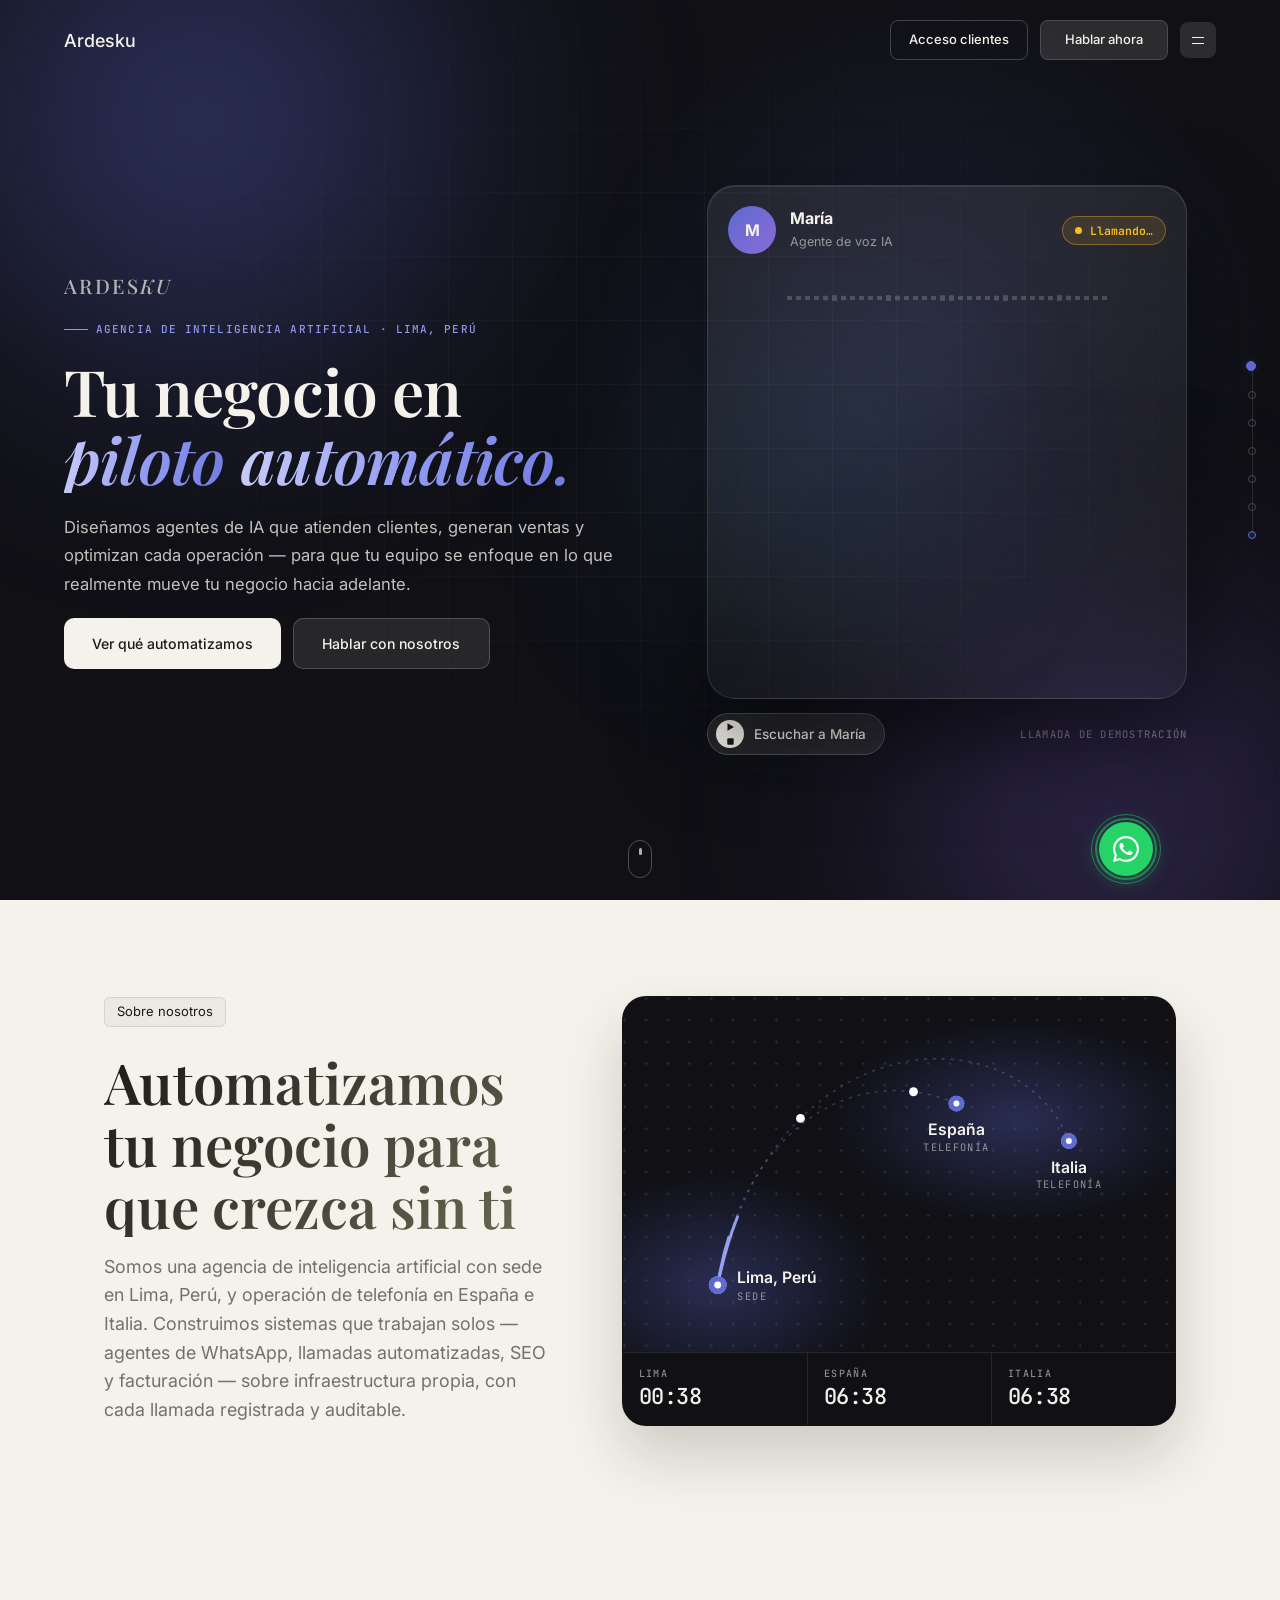
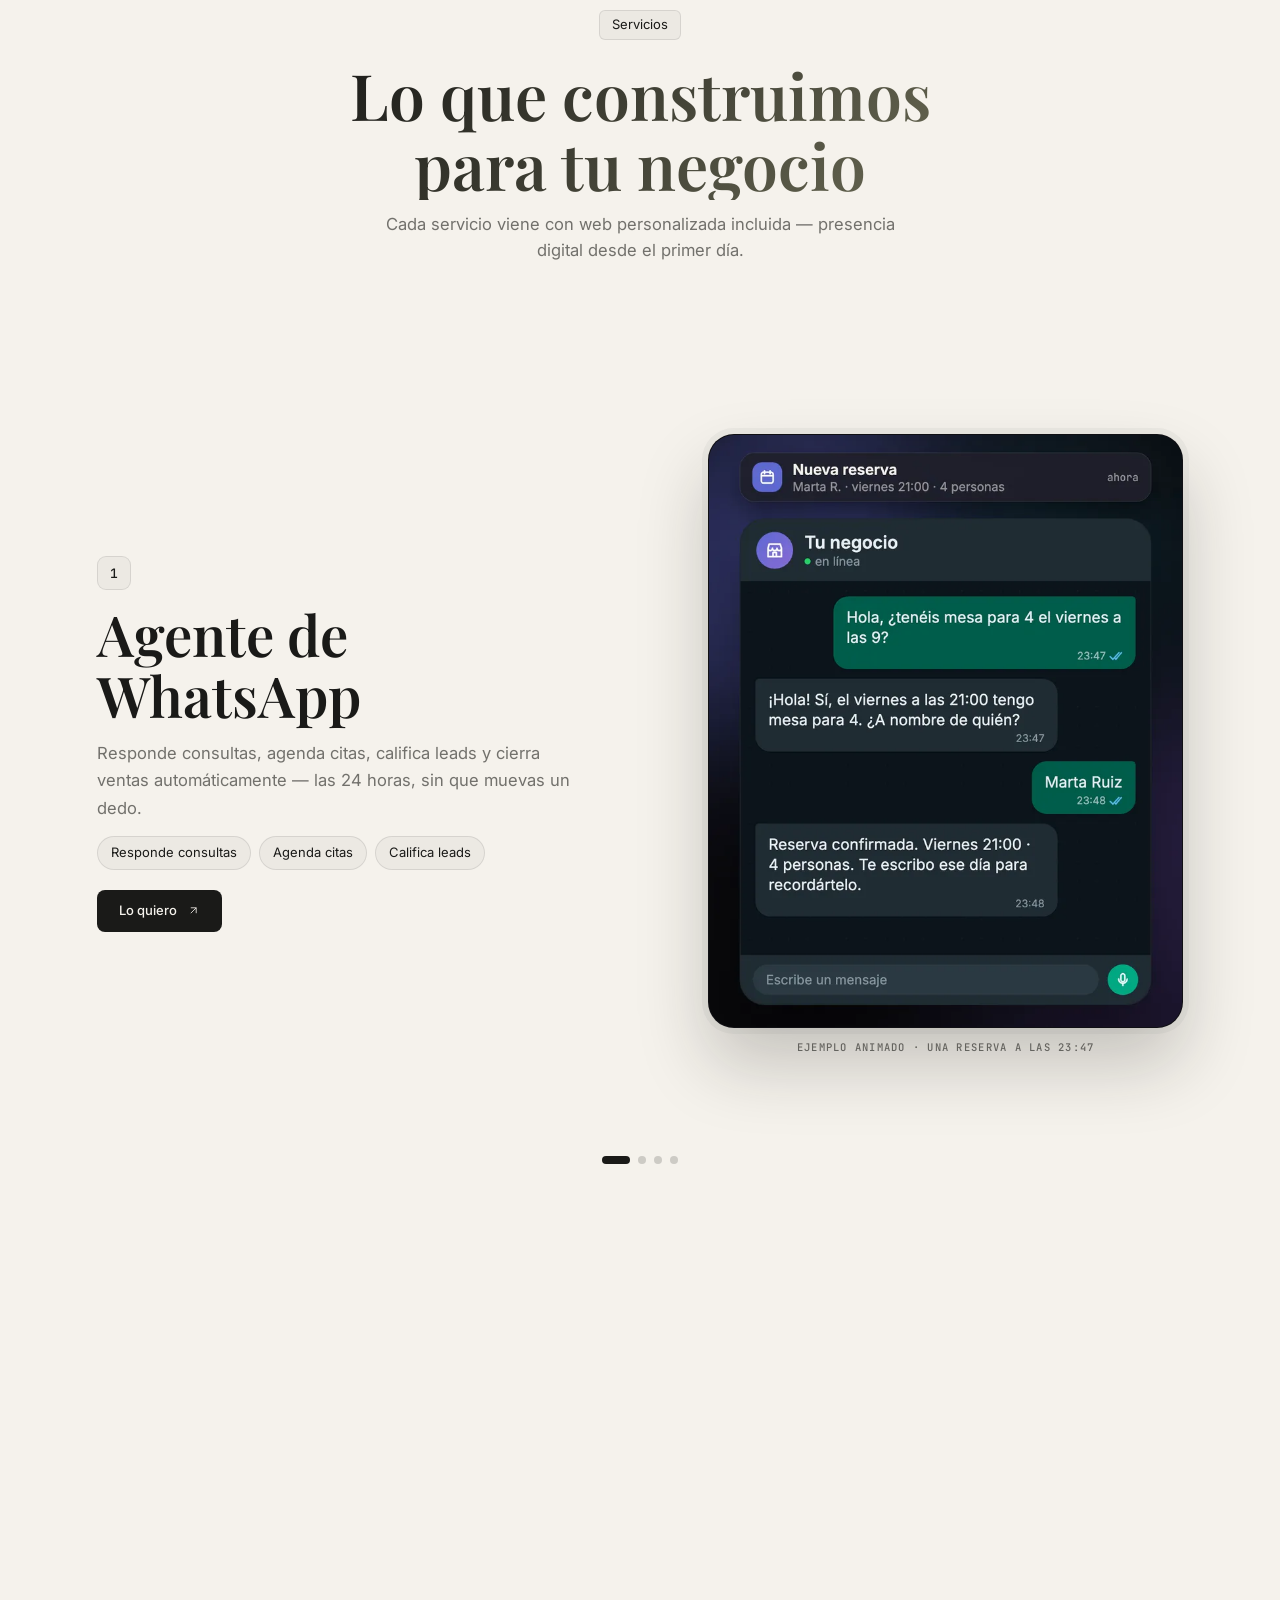
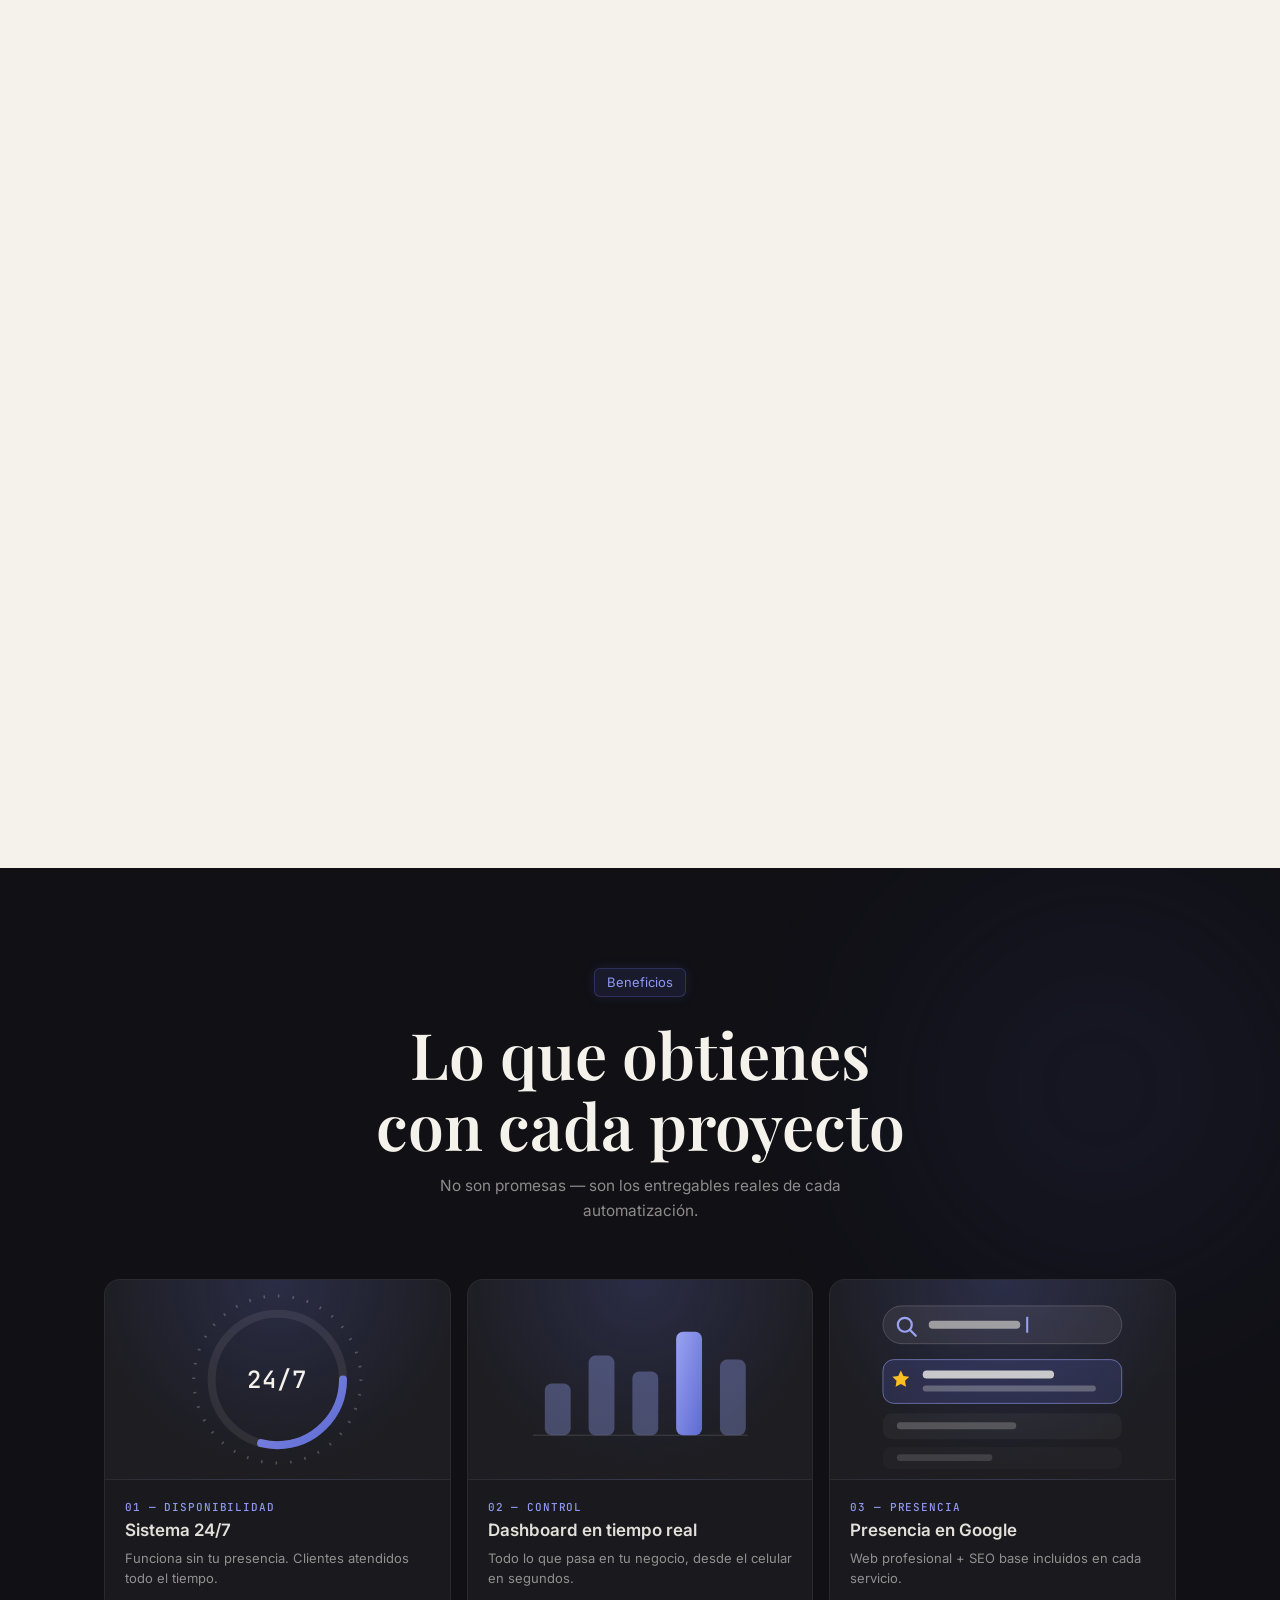
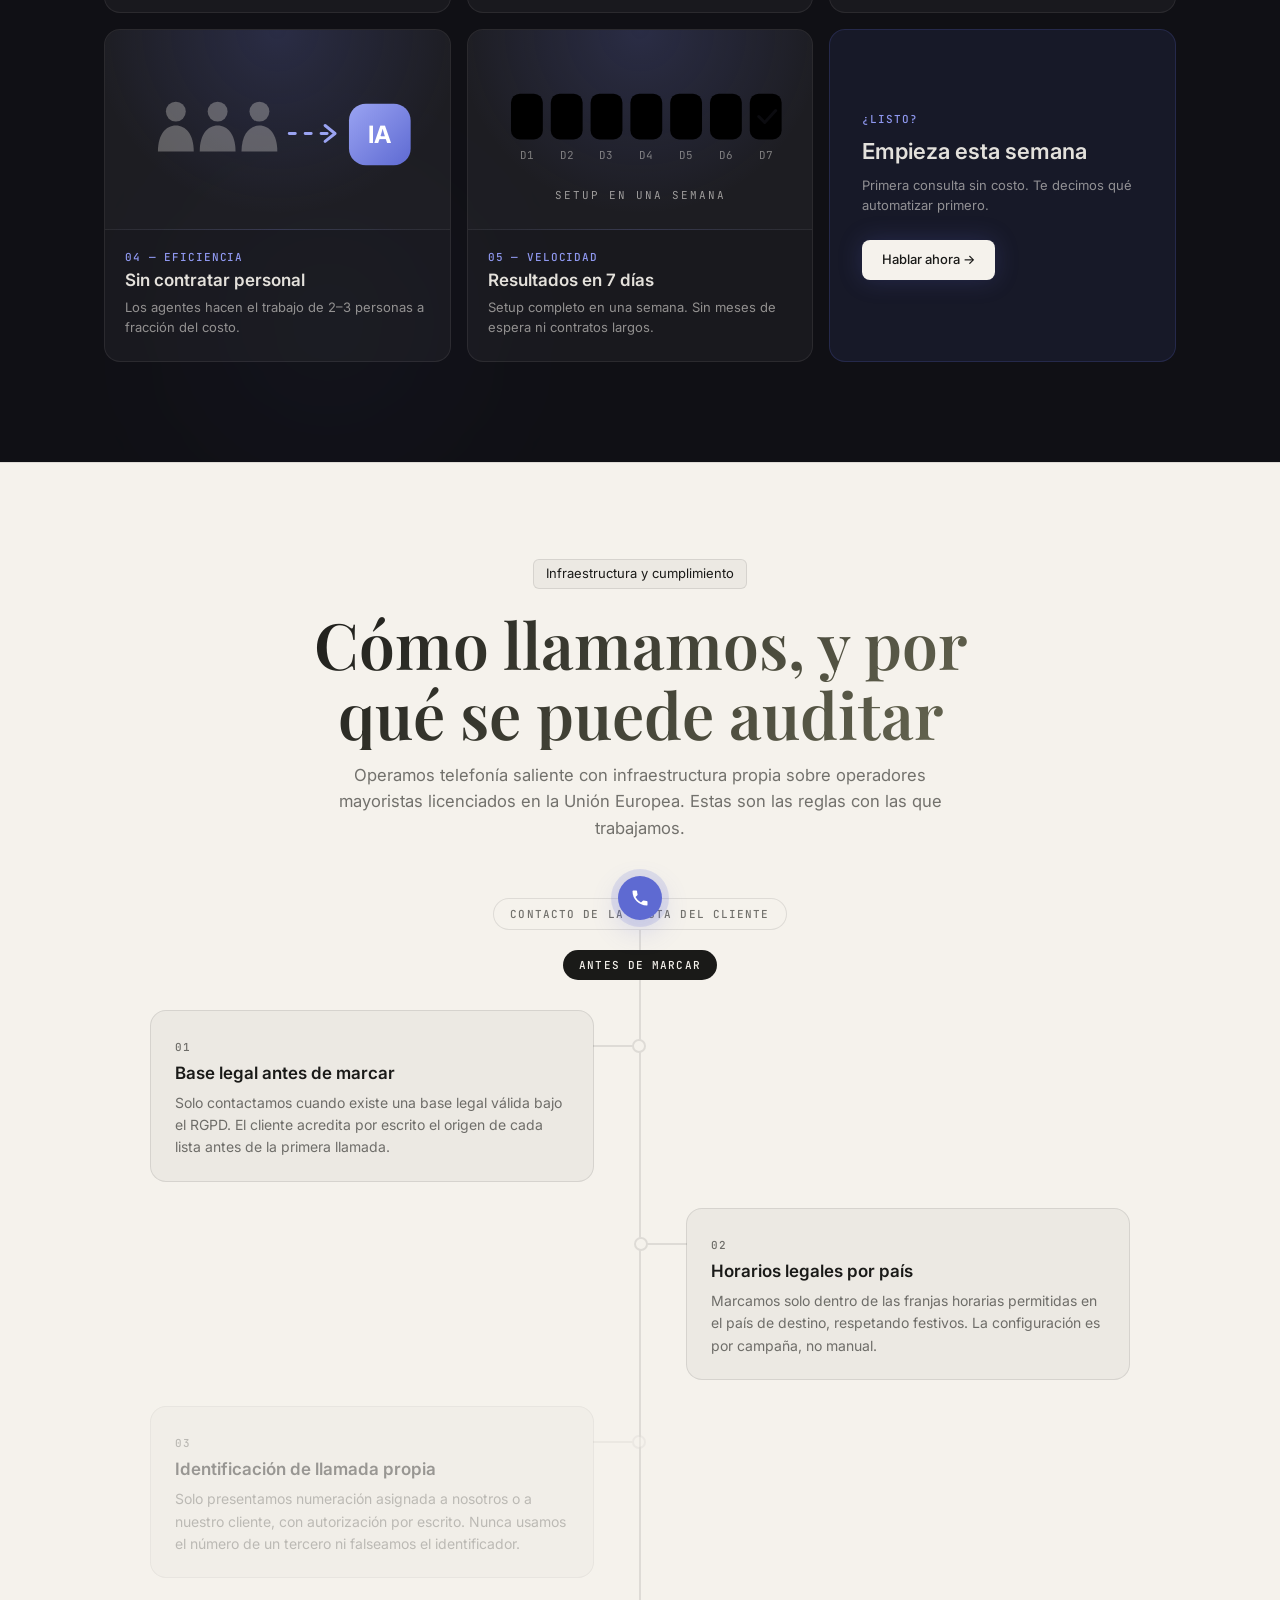
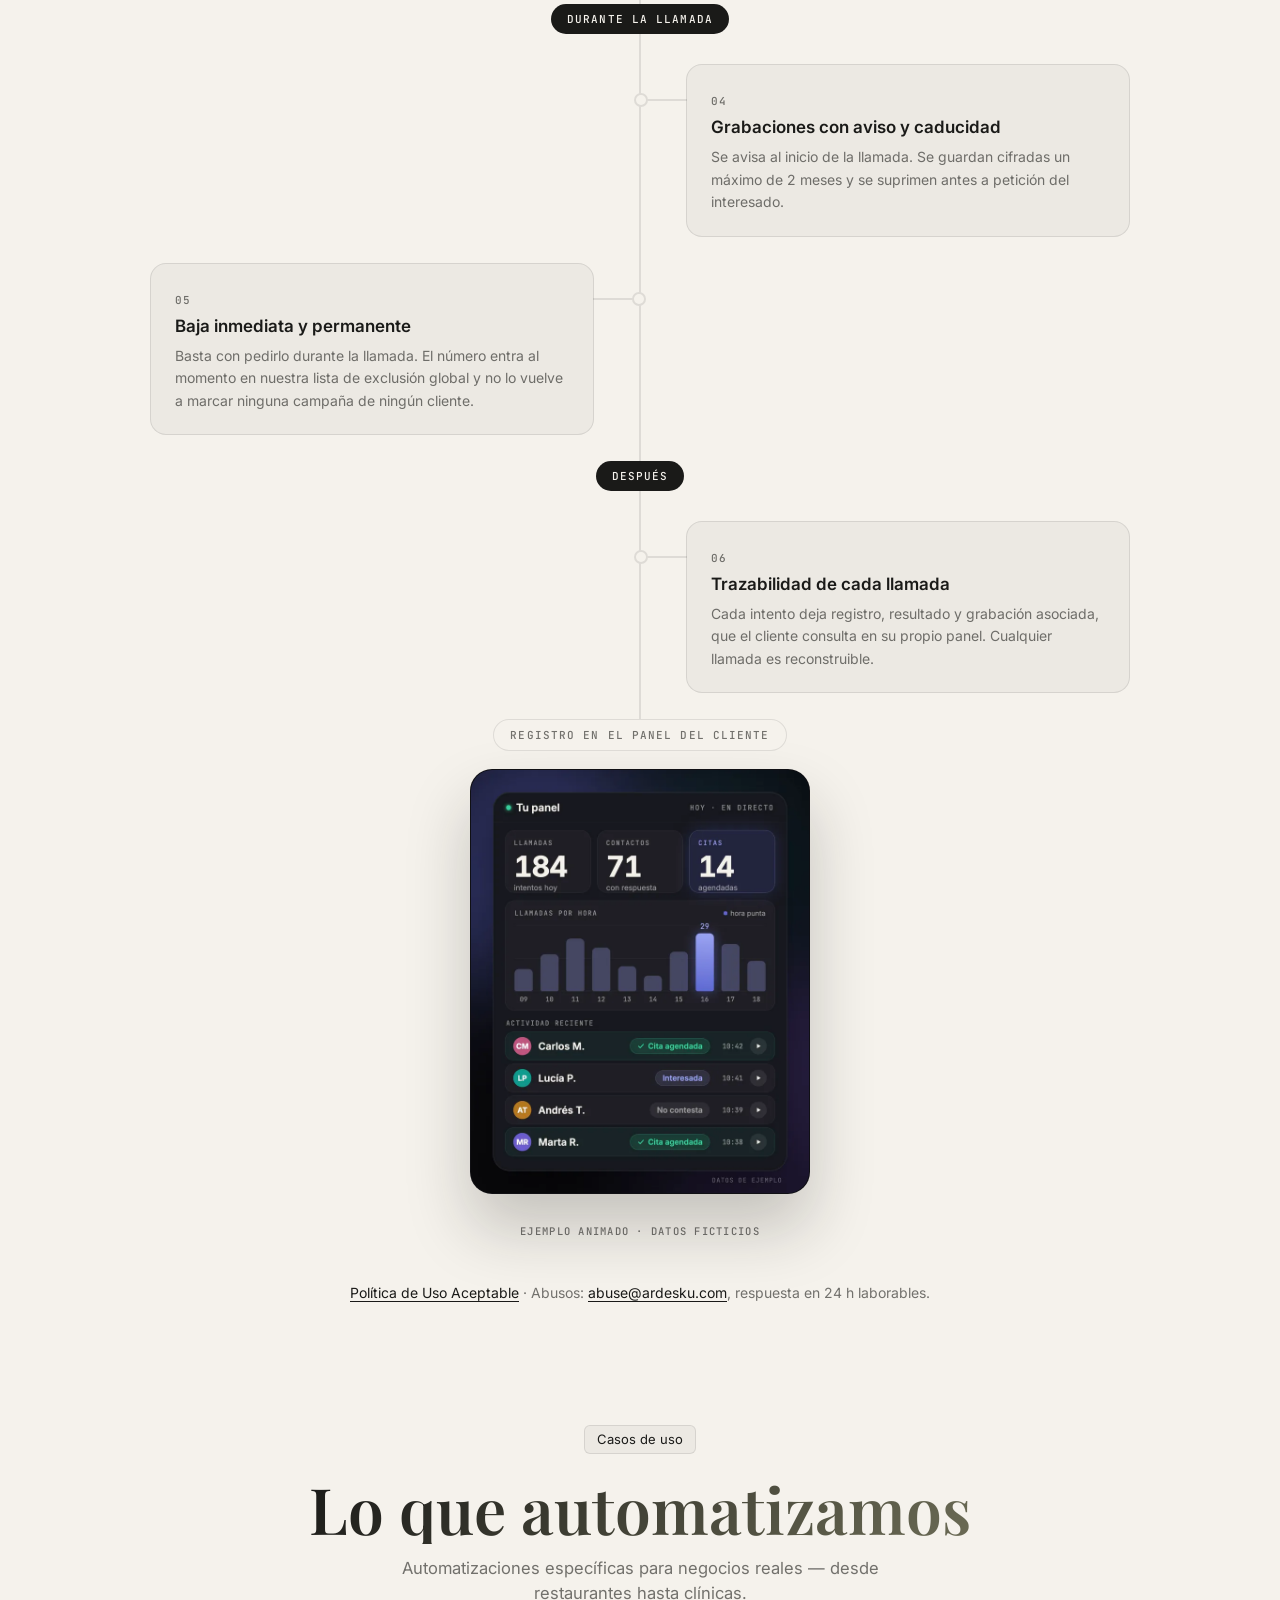
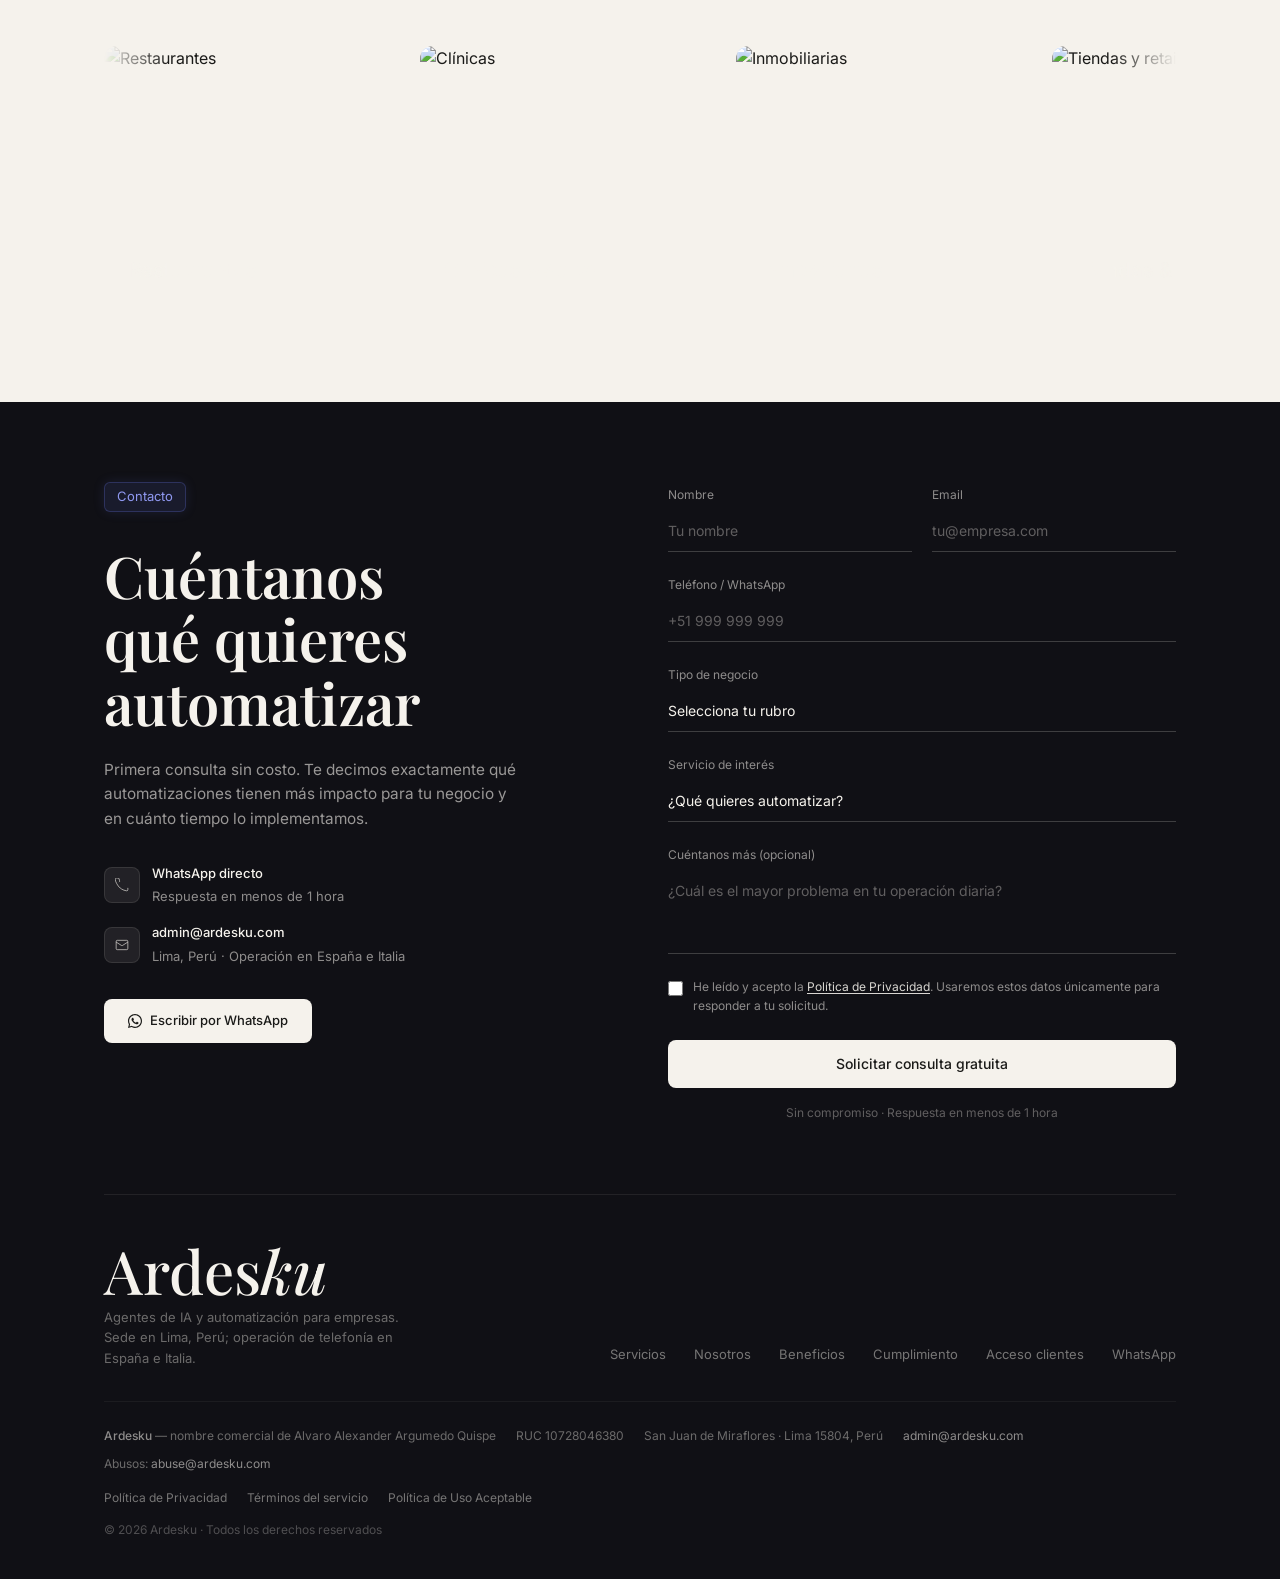
==== commit a34ef0b7: "feat(web): rediseño con motion — demo de María en el hero, escenas por servicio y recorrido de cumpl" ====
--- a/index.html
+++ b/index.html
@@ -5,6 +5,7 @@
   <meta name="viewport" content="width=device-width, initial-scale=1.0" />
   <title>Ardesku — Automatización e Inteligencia Artificial</title>
   <meta name="description" content="Ardesku diseña agentes de IA para empresas: agentes de voz, atención por WhatsApp y panel de control propio. Telefonía saliente auditable y con cumplimiento normativo." />
+  <meta name="theme-color" content="#101015" />
   <link rel="canonical" href="https://ardesku.com/" />
   <meta name="robots" content="index,follow" />
   <meta property="og:type" content="website" />
@@ -13,7 +14,12 @@
   <meta property="og:title" content="Ardesku — Automatización e Inteligencia Artificial" />
   <meta property="og:description" content="Agentes de IA que atienden, llaman y cualifican. Con infraestructura propia y trazabilidad de cada llamada." />
   <meta property="og:url" content="https://ardesku.com/" />
-  <meta name="twitter:card" content="summary" />
+  <meta property="og:image" content="https://ardesku.com/media/og.jpg" />
+  <meta property="og:image:width" content="1200" />
+  <meta property="og:image:height" content="630" />
+  <meta property="og:image:alt" content="Ardesku — Tu negocio en piloto automático" />
+  <meta name="twitter:card" content="summary_large_image" />
+  <meta name="twitter:image" content="https://ardesku.com/media/og.jpg" />
   <link rel="icon" href="data:image/svg+xml,%3Csvg xmlns='http://www.w3.org/2000/svg' viewBox='0 0 32 32'%3E%3Crect width='32' height='32' rx='7' fill='%231a1a18'/%3E%3Ctext x='16' y='23' font-family='Georgia,serif' font-size='19' fill='%23f5f2ec' text-anchor='middle'%3EA%3C/text%3E%3C/svg%3E" />
   <script type="application/ld+json">
   {
@@ -38,1776 +44,488 @@
   </script>
   <link rel="preconnect" href="https://fonts.googleapis.com" />
   <link rel="preconnect" href="https://fonts.gstatic.com" crossorigin />
-  <link href="https://fonts.googleapis.com/css2?family=Playfair+Display:ital,wght@0,400..900;1,400..900&family=Inter:ital,opsz,wght@0,14..32,100..900&family=JetBrains+Mono:wght@400;500&display=swap" rel="stylesheet" />
-  <script src="https://cdn.tailwindcss.com"></script>
-  <style>
-    :root {
-      --fg: #1a1a18;
-      --bg: #f5f2ec;
-      --accent: #5E6AD2;
-      --accent-glow: rgba(94,106,210,0.22);
-      --muted: rgba(26,26,24,.45);
-      --border: rgba(26,26,24,.1);
-      --card-bg: rgba(26,26,24,.04);
-      --ease: cubic-bezier(0.16,1,0.3,1);
-      --mono: 'JetBrains Mono', monospace;
-    }
-    * { box-sizing: border-box; margin: 0; padding: 0; }
-    html { scroll-behavior: smooth; }
-    body { font-family: 'Inter', sans-serif; background: var(--bg); color: var(--fg); overflow-x: hidden; }
-
-    /* ── Typography ── */
-    .serif { font-family: 'Playfair Display', serif; }
-
-    /* ── Card ── */
-    .card { background: var(--card-bg); border: 1px solid var(--border); }
-
-    /* ── Grad text ── */
-    .grad { background: linear-gradient(135deg, var(--fg) 0%, #6b6b55 100%); -webkit-background-clip: text; -webkit-text-fill-color: transparent; background-clip: text; }
-
-    /* ── FULLSCREEN NAV ── */
-    #nav-fullscreen {
-      position: fixed; inset: 0; z-index: 1000; pointer-events: none;
-      background: var(--fg);
-      clip-path: polygon(0% 0%, 100% 0%, 100% 0%, 0% 0%);
-      transition: clip-path .7s cubic-bezier(.9,0,.1,1);
-      display: flex; flex-direction: column; align-items: center; justify-content: center; gap: 0;
-    }
-    #nav-fullscreen.open {
-      clip-path: polygon(0% 0%, 100% 0%, 100% 100%, 0% 100%);
-      pointer-events: auto;
-    }
-    .nav-link-item {
-      overflow: hidden; width: 100%; border-b: 1px solid rgba(245,242,236,.12);
-    }
-    .nav-link-item a {
-      display: flex; align-items: center; justify-between; gap: 16px;
-      padding: 20px 48px; text-decoration: none;
-      transform: translateY(100%);
-      transition: transform .5s cubic-bezier(.7,0,.3,1);
-    }
-    #nav-fullscreen.open .nav-link-item a { transform: translateY(0); }
-    .nav-link-item a span { font-family: 'Playfair Display', serif; font-size: clamp(48px, 8vw, 96px); font-weight: 500; color: var(--bg); line-height: .9; }
-    .nav-link-item a:hover span { margin-left: 16px; transition: margin .3s; }
-    .nav-link-item a svg { color: var(--bg); opacity: .5; height: clamp(40px, 6vw, 80px); width: auto; }
-    .nav-link-item a:hover svg { opacity: 1; transform: rotate(45deg); }
-    svg { transition: transform .3s, opacity .3s; }
-
-    /* ── NAV TOP ── */
-    #navbar {
-      position: fixed; top: 0; left: 0; width: 100%; z-index: 900;
-      display: flex; align-items: center; justify-content: space-between;
-      padding: 20px 5%;
-      pointer-events: auto;
-      backdrop-filter: blur(14px);
-      -webkit-backdrop-filter: blur(14px);
-      transition: background .4s var(--ease), border-color .4s var(--ease);
-      border-bottom: 1px solid transparent;
-    }
-    /* Fondo claro (secciones cream) */
-    #navbar { background: rgba(245,242,236,.82); border-bottom-color: rgba(26,26,24,.07); }
-    #navbar .logo {
-      font-size: 18px; font-weight: 500; color: var(--fg);
-      text-decoration: none; transition: color .4s var(--ease);
-    }
-    .nav-actions { display: flex; align-items: center; gap: 12px; }
-    .btn-clientes {
-      height: 40px; padding: 0 18px; border-radius: 8px; font-size: 13px; font-weight: 500;
-      text-decoration: none; display: inline-flex; align-items: center;
-      color: var(--fg); border: 1px solid rgba(26,26,24,.18); background: transparent;
-      transition: opacity .2s, color .4s var(--ease), border-color .4s var(--ease);
-    }
-    .btn-clientes:hover { opacity: .7; }
-    #navbar.on-dark .btn-clientes, #navbar.on-hero .btn-clientes { color: #f5f2ec; border-color: rgba(245,242,236,.22); }
-    @media (max-width: 640px) { .btn-clientes { display: none; } }
-    .btn-book {
-      height: 40px; padding: 0 24px; border-radius: 8px; font-size: 13px; font-weight: 500;
-      cursor: pointer; text-decoration: none; display: inline-flex; align-items: center;
-      background: var(--fg); color: var(--bg);
-      transition: opacity .2s, background .4s var(--ease), color .4s var(--ease);
-    }
-    .btn-book:hover { opacity: .8; }
-    #menu-btn {
-      width: 36px; height: 36px; border-radius: 8px; cursor: pointer;
-      background: var(--fg); border: none; display: flex; flex-direction: column;
-      align-items: center; justify-content: center; gap: 5px; position: relative;
-      transition: background .4s var(--ease);
-    }
-    #menu-btn span {
-      display: block; width: 12px; height: 1px; background: var(--bg);
-      transition: transform .3s, opacity .3s;
-    }
-    #menu-btn.open span:first-child { transform: translateY(3px) rotate(45deg); }
-    #menu-btn.open span:last-child { transform: translateY(-3px) rotate(-45deg); }
-    #menu-btn.open span:nth-child(2) { opacity: 0; }
-
-    /* Fondo oscuro (hero, beneficios, contacto) */
-    #navbar.on-hero {
-      background: transparent !important;
-      backdrop-filter: none !important;
-      -webkit-backdrop-filter: none !important;
-      border-bottom-color: transparent !important;
-    }
-    #navbar.on-dark {
-      background: rgba(20,20,18,.72);
-      border-bottom-color: rgba(245,242,236,.06);
-    }
-    #navbar.on-dark .logo { color: #f5f2ec; }
-    #navbar.on-dark .btn-book { background: rgba(245,242,236,.12); color: #f5f2ec; border: 1px solid rgba(245,242,236,.15); }
-    #navbar.on-dark #menu-btn { background: rgba(245,242,236,.12); }
-
-    /* ── HERO ── */
-    #hero {
-      position: relative; width: 100%; height: 100svh; overflow: hidden;
-      background: #1a1a18;
-    }
-    /* YouTube background cover */
-    #hero-yt-wrap {
-      position: absolute; inset: 0; z-index: 0;
-      overflow: hidden; pointer-events: none;
-    }
-    #yt-bg-player {
-      position: absolute;
-      top: 50%; left: 50%;
-      transform: translate(-50%, -50%);
-      width: 100vw;
-      height: 56.25vw;
-      min-height: 100vh;
-      min-width: 177.78vh;
-      border: none;
-    }
-    #hero-overlay {
-      position: absolute; inset: 0; z-index: 1;
-      background: rgba(20,20,18,.18);
-    }
-    #hero-grad {
-      position: absolute; inset: 0; z-index: 2;
-      background:
-        linear-gradient(to bottom, rgba(14,14,12,.55) 0%, transparent 22%),
-        linear-gradient(to right,  rgba(14,14,12,.82) 0%, rgba(14,14,12,.5) 45%, transparent 75%),
-        linear-gradient(to top,    rgba(14,14,12,.65) 0%, transparent 35%);
-    }
-    #hero-content {
-      position: absolute; inset: 0; z-index: 3;
-      display: flex; flex-direction: column; justify-content: center;
-      padding: 0 5%;
-    }
-    .hero-inner {
-      max-width: 780px; width: 100%;
-      display: flex; flex-direction: column; gap: 20px;
-    }
-    /* Skill: Kinetic Typography — stagger entrance */
-    @keyframes hero-in {
-      from { opacity: 0; transform: translateY(22px); }
-      to   { opacity: 1; transform: translateY(0); }
-    }
-    .he { opacity: 0; animation: hero-in .9s var(--ease) forwards; }
-    .he-d1 { animation-delay: .2s; }
-    .he-d2 { animation-delay: .5s; }
-    .he-d3 { animation-delay: .75s; }
-    .he-d4 { animation-delay: 1s; }
-    .he-d5 { animation-delay: 1.25s; }
-
-    .hero-wordmark {
-      font-family: 'Playfair Display', serif; font-weight: 500;
-      font-size: clamp(15px, 1.6vw, 20px); color: rgba(245,242,236,.7);
-      letter-spacing: .12em; text-transform: uppercase;
-      text-shadow: 0 2px 12px rgba(0,0,0,.6);
-    }
-    .hero-tag {
-      display: inline-flex; align-items: center; gap: 8px;
-      font-family: var(--mono); font-size: 11px; font-weight: 500;
-      color: var(--accent); letter-spacing: .1em; text-transform: uppercase;
-      text-shadow: 0 1px 8px rgba(0,0,0,.8);
-    }
-    .hero-tag::before {
-      content: ''; display: block; width: 24px; height: 1px; background: var(--accent);
-    }
-    .hero-headline {
-      font-family: 'Playfair Display', serif; font-weight: 600; color: #f5f2ec;
-      font-size: clamp(38px, 6vw, 80px); line-height: 1.05; letter-spacing: -.01em;
-      text-shadow:
-        0 2px 4px  rgba(0,0,0,.5),
-        0 8px 24px rgba(0,0,0,.4),
-        0 20px 60px rgba(0,0,0,.25);
-    }
-    .hero-sub {
-      font-size: clamp(14px, 1.3vw, 17px); color: rgba(245,242,236,.85);
-      line-height: 1.7; max-width: 560px;
-      text-shadow: 0 1px 8px rgba(0,0,0,.7), 0 4px 20px rgba(0,0,0,.4);
-    }
-    .hero-btns { display: flex; gap: 12px; flex-wrap: wrap; }
-    .hero-btn {
-      height: clamp(40px, 4vw, 52px); padding: 0 clamp(18px, 2.2vw, 32px);
-      border-radius: 10px; font-size: clamp(13px, 1.1vw, 15px); font-weight: 500;
-      text-decoration: none; display: inline-flex; align-items: center; white-space: nowrap;
-      cursor: pointer; transition: opacity .2s, transform .2s;
-    }
-    .hero-btn:hover { opacity: .85; transform: translateY(-2px); }
-    .hero-btn-primary { background: #f5f2ec; color: #1a1a18; }
-    .hero-btn-secondary { background: rgba(245,242,236,.12); color: #f5f2ec; border: 1px solid rgba(245,242,236,.2); }
-
-    /* ── SECTION LABEL ── */
-    .section-label {
-      display: inline-block; padding: 4px 12px; border-radius: 6px; font-size: 13px;
-      background: var(--card-bg); border: 1px solid var(--border); margin-bottom: 8px;
-    }
-
-    /* ── ABOUT PARALLAX ── */
-    .parallax-img { overflow: hidden; border-radius: 12px; }
-    .parallax-img img { width: 100%; height: 100%; object-fit: cover; transition: transform .1s linear; }
-
-    /* ── SERVICE CARDS ── */
-    .service-card {
-      position: relative; overflow: hidden; border-radius: 12px; cursor: pointer;
-    }
-    .service-card img { width: 100%; height: 100%; object-fit: cover; border-radius: 12px; transition: transform .5s; }
-    .service-card:hover img { transform: scale(1.05); }
-    .service-card-overlay {
-      position: absolute; inset-x: 0; bottom: 0; height: 45%;
-      backdrop-filter: blur(16px);
-      -webkit-mask-image: linear-gradient(to top, black 40%, transparent 100%);
-      mask-image: linear-gradient(to top, black 40%, transparent 100%);
-    }
-    .service-card-info {
-      position: absolute; inset-x: 12px; bottom: 12px; z-index: 10;
-      display: flex; flex-direction: column; gap: 4px;
-    }
-    @media(min-width:768px){
-      .service-card-info { inset-x: 16px; bottom: 16px; }
-    }
-    .service-card-title {
-      font-size: clamp(18px, 1.8vw, 24px); font-weight: 600; color: var(--fg); line-height: 1.2;
-      transition: color .4s;
-    }
-    .service-card:hover .service-card-title { color: var(--fg); }
-    @media(min-width:768px){ .service-card-title { color: #f5f2ec; } }
-    .service-card-desc {
-      font-size: 14px; color: var(--fg); line-height: 1.4;
-      display: block; opacity: 1;
-      transition: opacity .4s;
-    }
-    @media(min-width:768px){
-      .service-card-desc { opacity: 0; }
-      .service-card:hover .service-card-desc { opacity: 1; }
-    }
-    .service-card-inner { position: relative; display: flex; flex-direction: column; gap: 0; padding: 12px; transition: gap .4s; }
-    @media(min-width:768px){ .service-card:hover .service-card-inner { gap: 4px; } }
-    .service-inner-card {
-      position: absolute; inset: 0; background: var(--card-bg); border-radius: 10px;
-      opacity: 1; transform: translateY(0); transition: all .4s ease;
-      -webkit-backdrop-filter: blur(8px); backdrop-filter: blur(8px);
-    }
-    @media(min-width:768px){
-      .service-inner-card { opacity: 0; transform: translateY(100%); }
-      .service-card:hover .service-inner-card { opacity: 1; transform: translateY(0); }
-    }
-
-    /* ── AMENITIES / FEATURES CAROUSEL ── */
-    .carousel-track { display: flex; gap: 20px; overflow-x: auto; scroll-snap-type: x mandatory; scrollbar-width: none; cursor: grab; }
-    .carousel-track::-webkit-scrollbar { display: none; }
-    .carousel-track.grabbing { cursor: grabbing; }
-    .carousel-item { scroll-snap-align: start; flex-shrink: 0; width: clamp(260px, 30vw, 360px); }
-    .carousel-img { aspect-ratio: 1; overflow: hidden; border-radius: 12px; }
-    .carousel-img img { width: 100%; height: 100%; object-fit: cover; }
-
-    /* ── CASOS MARQUEE ── */
-    .casos-marquee-wrap {
-      overflow: hidden;
-      -webkit-mask-image: linear-gradient(to right, transparent 0%, black 6%, black 94%, transparent 100%);
-      mask-image: linear-gradient(to right, transparent 0%, black 6%, black 94%, transparent 100%);
-    }
-    .casos-marquee-track {
-      display: flex; gap: 16px; width: max-content;
-      animation: casos-scroll 36s linear infinite;
-    }
-    .casos-marquee-track:hover { animation-play-state: paused; }
-    @keyframes casos-scroll {
-      from { transform: translateX(0); }
-      to { transform: translateX(-50%); }
-    }
-    .casos-card { width: 300px; flex-shrink: 0; }
-    .bento-card { position: relative; overflow: hidden; border-radius: 12px; cursor: pointer; }
-    .bento-card-img { height: 260px; overflow: hidden; }
-    .bento-card-img img { width: 100%; height: 100%; object-fit: cover; border-radius: 12px; transition: transform .5s; }
-    .bento-card:hover .bento-card-img img { transform: scale(1.05); }
-    .bento-card-fog {
-      position: absolute; inset-x: -1px; bottom: -1px; height: 45%;
-      backdrop-filter: blur(16px);
-      -webkit-mask-image: linear-gradient(to top, black 40%, transparent 100%);
-      mask-image: linear-gradient(to top, black 40%, transparent 100%);
-    }
-    .bento-card-body {
-      position: absolute; inset-x: 12px; bottom: 12px; z-index: 10; padding: 12px; border-radius: 10px;
-      display: flex; flex-direction: column; gap: 0;
-      transition: gap .4s;
-    }
-    .bento-card:hover .bento-card-body { gap: 4px; }
-    .bento-inner-bg {
-      position: absolute; inset: 0; border-radius: 10px;
-      background: var(--card-bg); backdrop-filter: blur(8px);
-      opacity: 1; transform: translateY(0);
-      transition: all .4s ease;
-    }
-    @media(min-width:768px){
-      .bento-inner-bg { opacity: 0; transform: translateY(100%); }
-      .bento-card:hover .bento-inner-bg { opacity: 1; transform: translateY(0); }
-    }
-    .bento-title {
-      position: relative; z-index: 1; font-size: clamp(18px, 1.6vw, 24px); font-weight: 600; line-height: 1.2;
-      color: var(--fg); transition: color .4s;
-    }
-    @media(min-width:768px){ .bento-title { color: #f5f2ec; } }
-    .bento-card:hover .bento-title { color: var(--fg); }
-    .bento-desc {
-      position: relative; z-index: 1; font-size: 13px; line-height: 1.4; color: var(--fg);
-      display: block; opacity: 1;
-      overflow: hidden; max-height: 0; transition: max-height .4s ease, opacity .4s;
-    }
-    @media(min-width:768px){ .bento-desc { opacity: 0; } }
-    .bento-card:hover .bento-desc { opacity: 1; max-height: 80px; }
-
-    /* ── CONTACT SPLIT ── */
-    .contact-grid { display: grid; grid-template-columns: 1fr; gap: 40px; }
-    @media(min-width:768px){ .contact-grid { grid-template-columns: 1fr 1fr; align-items: start; } }
-
-    /* ── INPUTS ── */
-    .field { display: flex; flex-direction: column; gap: 6px; }
-    .field label { font-size: 12px; color: var(--muted); }
-    .field input, .field textarea, .field select {
-      background: transparent; border: none; border-bottom: 1px solid var(--border);
-      padding: 10px 0; font-family: inherit; font-size: 14px; color: var(--fg);
-      outline: none; width: 100%; transition: border-color .2s;
-      appearance: none;
-    }
-    .field input:focus, .field textarea:focus, .field select:focus { border-color: var(--fg); }
-    .field input::placeholder, .field textarea::placeholder { color: var(--muted); }
-
-    /* ── SCROLL REVEAL ── */
-    .reveal { opacity: 0; transform: translateY(24px); transition: opacity .7s ease, transform .7s ease; }
-    .reveal.visible { opacity: 1; transform: none; }
-
-    /* ── WORD REVEAL ── */
-    .word-reveal span { display: inline-block; opacity: 0; transform: translateY(50%); transition: opacity .5s ease, transform .5s ease; }
-    .word-reveal.visible span { opacity: 1; transform: none; }
-
-    /* ── AUTOFILL TEXT ── */
-    @keyframes autofill { 0%,100%{opacity:1} 49%{opacity:1} 50%{opacity:0} 51%{opacity:0} }
-    .cursor-blink::after { content:'|'; animation: autofill .8s step-end infinite; }
-
-    /* ── PULSATE ── */
-    @keyframes pulsate { 0%,100%{opacity:1;transform:scale(1)} 50%{opacity:.5;transform:scale(1.5)} }
-    .pulsate { animation: pulsate 2s ease-in-out infinite; }
-
-    /* ── STICKY SERVICES (cream theme) ── */
-    .s2-sticky-wrap { position: relative; height: 400vh; }
-    .s2-sticky {
-      position: sticky; top: 0; height: 100vh; width: 100%; overflow: hidden;
-      background: var(--bg);
-    }
-    .s2-slide {
-      position: absolute; inset: 0;
-      display: flex; align-items: center; justify-content: center;
-      flex-direction: column; opacity: 0; transition: opacity .6s; pointer-events: none;
-    }
-    .s2-slide.active { opacity: 1; pointer-events: auto; }
-    .s2-side-img {
-      position: absolute; top: 50%; transform: translateY(-50%);
-      width: 22%; height: 65vh; border-radius: 14px; overflow: hidden;
-      border: 1px solid var(--border); padding: 4px; background: var(--card-bg);
-    }
-    .s2-side-img-left { left: 3%; }
-    .s2-side-img-right { right: 3%; }
-    .s2-side-img img { width: 100%; height: 100%; object-fit: cover; border-radius: 10px; }
-    .s2-num {
-      width: 32px; height: 32px; border-radius: 8px; display: flex;
-      align-items: center; justify-content: center; font-size: 13px;
-      margin: 0 auto 16px; background: var(--card-bg); border: 1px solid var(--border);
-      color: var(--fg);
-    }
-    .s2-dots {
-      position: absolute; bottom: 28px; left: 50%; transform: translateX(-50%);
-      display: flex; gap: 8px; align-items: center;
-    }
-    .s2-dot {
-      height: 8px; border-radius: 4px; background: var(--border);
-      transition: width .3s, background .3s; width: 8px;
-    }
-    .s2-dot.active { width: 24px; background: var(--fg); }
-    .s2-btn {
-      display: inline-flex; align-items: center; gap: 10px;
-      height: 40px; padding: 0 20px; border-radius: 8px; font-size: 13px; font-weight: 500;
-      background: var(--fg); color: var(--bg); text-decoration: none;
-      cursor: pointer; transition: opacity .2s, transform .2s; margin-top: 20px;
-    }
-    .s2-btn:hover { opacity: .8; transform: translateY(-2px); }
-
-    /* ══════════════════════════════════════
-       SKILL: UI UX PRO MAX — Premium Layer
-       ══════════════════════════════════════ */
-
-    /* Mono para stats/números */
-    .mono { font-family: var(--mono); }
-
-    /* Accent glow en section-label oscuras */
-    .label-glow {
-      background: rgba(94,106,210,.12);
-      border: 1px solid rgba(94,106,210,.3);
-      color: rgba(94,106,210,1);
-      box-shadow: 0 0 12px rgba(94,106,210,.15);
-    }
-
-    /* Botones primarios con glow */
-    .hero-btn-primary {
-      box-shadow: 0 0 0 0 var(--accent-glow);
-      transition: opacity var(--ease) .3s, transform var(--ease) .3s, box-shadow var(--ease) .3s;
-    }
-    .hero-btn-primary:hover {
-      box-shadow: 0 8px 32px var(--accent-glow);
-      transform: translateY(-3px);
-    }
-
-    /* Ambient blobs (skill: cinematic dark) */
-    .blob {
-      position: absolute; border-radius: 50%; pointer-events: none;
-      filter: blur(80px); animation: blob-drift ease-in-out infinite alternate;
-    }
-    @keyframes blob-drift {
-      from { transform: translate(0,0) scale(1); }
-      to   { transform: translate(40px,-30px) scale(1.08); }
-    }
-
-    /* ── GLASSMORPHISM BENEFICIOS (skill: Opción A) ── */
-    #beneficios-id { position: relative; overflow: hidden; }
-
-    .glass-grid {
-      display: grid;
-      grid-template-columns: 1fr;
-      gap: 16px;
-    }
-    @media(min-width:640px)  { .glass-grid { grid-template-columns: repeat(2,1fr); } }
-    @media(min-width:1024px) { .glass-grid { grid-template-columns: repeat(3,1fr); } }
-
-    .glass-card {
-      position: relative; overflow: hidden;
-      background: rgba(245,242,236,.04);
-      border: 1px solid rgba(245,242,236,.08);
-      border-radius: 16px;
-      padding: 0;
-      transition: transform .5s var(--ease), box-shadow .5s var(--ease), border-color .5s var(--ease);
-      cursor: default;
-    }
-    .glass-card:hover {
-      transform: translateY(-6px);
-      border-color: rgba(245,242,236,.18);
-      box-shadow: 0 24px 48px rgba(0,0,0,.45), 0 0 0 1px rgba(94,106,210,.15);
-    }
-    .glass-card-img {
-      width: 100%; height: 200px; overflow: hidden; border-radius: 14px 14px 0 0;
-      position: relative;
-    }
-    .glass-card-img img {
-      width: 100%; height: 100%; object-fit: cover;
-      transition: transform .6s var(--ease);
-      filter: brightness(.85) saturate(.9);
-    }
-    .glass-card:hover .glass-card-img img {
-      transform: scale(1.06);
-      filter: brightness(.95) saturate(1.1);
-    }
-    .glass-card-img::after {
-      content: '';
-      position: absolute; inset: 0;
-      background: linear-gradient(to bottom, transparent 40%, rgba(14,14,12,.7) 100%);
-    }
-    .glass-card-body {
-      padding: 20px 20px 24px;
-      display: flex; flex-direction: column; gap: 6px;
-      backdrop-filter: blur(4px);
-    }
-    .glass-card-num {
-      font-family: var(--mono); font-size: 11px; font-weight: 500;
-      color: var(--accent); letter-spacing: .08em;
-      opacity: .9;
-    }
-    .glass-card-title {
-      font-size: 17px; font-weight: 600;
-      color: rgba(245,242,236,.92); line-height: 1.25;
-    }
-    .glass-card-desc {
-      font-size: 13px; line-height: 1.55;
-      color: rgba(245,242,236,.48);
-    }
-
-    /* Reveal con ease premium */
-    .reveal { opacity: 0; transform: translateY(28px); transition: opacity .7s var(--ease), transform .7s var(--ease); }
-    .reveal.visible { opacity: 1; transform: none; }
-
-    /* ══════════════════════════════════════
-       OPCIÓN A — Barra de progreso lateral
-       ══════════════════════════════════════ */
-    #nav-progress {
-      position: fixed; right: 24px; top: 50%; transform: translateY(-50%);
-      z-index: 800; display: flex; flex-direction: column; align-items: flex-end;
-      gap: 0; padding: 0;
-    }
-    @media(max-width:767px) { #nav-progress { display: none; } }
-
-    /* ═══════════════════════════════
-       MOBILE — max-width: 767px
-       ═══════════════════════════════ */
-    @media(max-width:767px) {
-
-      /* Navbar: ocultar botón CTA, solo hamburguesa */
-      .btn-book { display: none; }
-      #navbar { padding: 16px 5%; }
-      #navbar .logo { font-size: 16px; }
-
-      /* Hero: contenido al fondo con buen respiro */
-      #hero-content { justify-content: flex-end; padding-bottom: clamp(48px, 10vh, 80px); }
-      .hero-inner { gap: 14px; }
-      .hero-headline { font-size: clamp(36px, 10vw, 52px); }
-      .hero-sub { font-size: 14px; max-width: 100%; }
-      .hero-btns { flex-direction: column; gap: 8px; }
-      .hero-btn { width: 100%; justify-content: center; height: 44px; font-size: 14px; border-radius: 10px; padding: 0 20px; }
-
-      /* Servicios mobile: ajustar tipografía del bloque s2-mobile */
-      #s2-mobile h3 { font-size: clamp(26px, 7vw, 36px) !important; }
-      #s2-mobile { padding: 0 5% 64px !important; gap: 48px !important; }
-
-      /* Casos marquee */
-      .casos-card { width: clamp(240px, 78vw, 300px); }
-
-      /* Beneficios glass: 1 columna en móvil */
-      .glass-grid { grid-template-columns: 1fr !important; }
-
-      /* Contacto */
-      .contact-grid { gap: 24px; }
-
-      /* Secciones: reducir padding vertical */
-      section { padding-top: 64px !important; padding-bottom: 64px !important; }
-    }
-
-    /* Pantallas muy pequeñas (< 375px) */
-    @media(max-width:374px) {
-      .hero-headline { font-size: 32px; }
-      .casos-card { width: 88vw; }
-      .hero-btn { font-size: 13px; }
-    }
-
-    /* ── Auto-slider móvil de servicios ── */
-    #s2-auto {
-      display: none;
-      position: relative; height: 100svh; overflow: hidden;
-      background: var(--bg);
-    }
-    .s2a-slide {
-      position: absolute; inset: 0;
-      display: flex; flex-direction: column;
-      align-items: center; justify-content: center;
-      padding: 80px 24px 64px;
-      opacity: 0; transition: opacity .6s var(--ease);
-      pointer-events: none; gap: 14px;
-    }
-    .s2a-slide.active { opacity: 1; pointer-events: auto; }
-    .s2a-imgs {
-      display: flex; gap: 10px; width: 100%; max-width: 340px; margin-top: 8px;
-    }
-    .s2a-img {
-      flex: 1; aspect-ratio: 9/16; border-radius: 12px; overflow: hidden;
-      border: 1px solid var(--border); padding: 3px; background: var(--card-bg);
-    }
-    .s2a-img img { width: 100%; height: 100%; object-fit: cover; border-radius: 9px; }
-    .s2a-progress {
-      position: absolute; bottom: 24px; left: 50%; transform: translateX(-50%);
-      display: flex; gap: 8px; align-items: center;
-    }
-    .s2a-dot {
-      height: 6px; border-radius: 3px; background: var(--border);
-      transition: width .35s var(--ease), background .35s; width: 6px;
-    }
-    .s2a-dot.active { width: 22px; background: var(--fg); }
-    /* Barra de progreso automático encima de los dots */
-    .s2a-bar {
-      position: absolute; bottom: 0; left: 0;
-      height: 2px; background: var(--accent); width: 0%;
-      transition: width linear;
-    }
-
-    .np-line {
-      position: absolute; right: 3.5px; top: 16px; bottom: 16px;
-      width: 1px; background: rgba(120,120,120,.2);
-    }
-    .np-line-fill {
-      position: absolute; top: 0; width: 1px;
-      background: var(--accent);
-      transition: height .4s var(--ease);
-    }
-    .np-item {
-      position: relative; display: flex; align-items: center;
-      justify-content: flex-end; padding: 10px 0; cursor: pointer;
-    }
-    .np-dot {
-      width: 8px; height: 8px; border-radius: 50%; flex-shrink: 0;
-      border: 1.5px solid rgba(120,120,120,.4);
-      background: transparent;
-      transition: all .35s var(--ease);
-      position: relative; z-index: 1;
-    }
-    .np-item.active .np-dot {
-      background: var(--accent);
-      border-color: var(--accent);
-      box-shadow: 0 0 10px var(--accent-glow);
-      width: 10px; height: 10px;
-    }
-    .np-item:last-child .np-dot {
-      border-color: var(--accent);
-      background: rgba(94,106,210,.15);
-    }
-    .np-item:last-child.active .np-dot {
-      background: var(--accent);
-    }
-    .np-label {
-      position: absolute; right: 20px;
-      font-size: 11px; font-weight: 500; letter-spacing: .03em;
-      white-space: nowrap; padding: 4px 10px; border-radius: 6px;
-      background: rgba(20,20,18,.85); color: #f5f2ec;
-      backdrop-filter: blur(8px);
-      opacity: 0; transform: translateX(6px);
-      transition: opacity .25s var(--ease), transform .25s var(--ease);
-      pointer-events: none;
-    }
-    .np-item:hover .np-label { opacity: 1; transform: translateX(0); }
-    .np-item:last-child .np-label {
-      background: var(--accent); color: #fff;
-      font-weight: 600;
-    }
-
-    /* ══════════════════════════════════════
-       OPCIÓN B — WhatsApp flotante
-       ══════════════════════════════════════ */
-    #wa-float {
-      position: fixed; bottom: 28px; right: 24px; z-index: 850;
-      display: flex; flex-direction: row-reverse; align-items: center; gap: 10px;
-      opacity: 0; transform: translateY(16px) scale(.9);
-      transition: opacity .5s var(--ease), transform .5s var(--ease);
-      pointer-events: none;
-    }
-    #wa-float.visible { opacity: 1; transform: translateY(0) scale(1); pointer-events: auto; }
-
-    #wa-btn {
-      width: 54px; height: 54px; border-radius: 50%; flex-shrink: 0;
-      background: #25D366; display: flex; align-items: center; justify-content: center;
-      text-decoration: none; cursor: pointer; position: relative;
-      box-shadow: 0 4px 20px rgba(37,211,102,.38);
-      transition: transform .35s var(--ease), box-shadow .35s var(--ease);
-    }
-    #wa-btn:hover { transform: scale(1.1); box-shadow: 0 8px 32px rgba(37,211,102,.5); }
-    #wa-btn svg { width: 26px; height: 26px; fill: #fff; }
-
-    /* Anillo pulsante */
-    #wa-btn::before {
-      content: ''; position: absolute; inset: -4px; border-radius: 50%;
-      border: 2px solid rgba(37,211,102,.55);
-      animation: wa-pulse 2.2s ease-out infinite;
-    }
-    #wa-btn::after {
-      content: ''; position: absolute; inset: -8px; border-radius: 50%;
-      border: 1.5px solid rgba(37,211,102,.25);
-      animation: wa-pulse 2.2s ease-out .5s infinite;
-    }
-    @keyframes wa-pulse {
-      0%   { transform: scale(1); opacity: 1; }
-      100% { transform: scale(1.7); opacity: 0; }
-    }
-
-    #wa-tooltip {
-      background: rgba(20,20,18,.88); color: #f5f2ec;
-      font-size: 12px; font-weight: 500; padding: 7px 12px; border-radius: 8px;
-      white-space: nowrap; backdrop-filter: blur(8px);
-      opacity: 0; transform: translateX(6px);
-      transition: opacity .25s var(--ease), transform .25s var(--ease);
-      pointer-events: none;
-      border: 1px solid rgba(245,242,236,.1);
-    }
-    #wa-float:hover #wa-tooltip { opacity: 1; transform: translateX(0); }
-  </style>
+  <!-- Fuentes sin bloquear el renderizado (si Google Fonts tarda, el texto ya se ve con la fuente de reserva) -->
+  <link rel="preload" as="style" href="https://fonts.googleapis.com/css2?family=Playfair+Display:ital,wght@0,400..900;1,400..900&family=Inter:ital,opsz,wght@0,14..32,100..900&family=JetBrains+Mono:wght@400;500&display=swap" onload="this.onload=null;this.rel='stylesheet'" />
+  <noscript><link rel="stylesheet" href="https://fonts.googleapis.com/css2?family=Playfair+Display:ital,wght@0,400..900;1,400..900&family=Inter:ital,opsz,wght@0,14..32,100..900&family=JetBrains+Mono:wght@400;500&display=swap" /></noscript>
+  <link rel="stylesheet" href="/assets/site.css" />
+  <script>document.documentElement.classList.add('js');</script>
 </head>
 <body>
-
-<!-- ═══════════ FULLSCREEN NAV ═══════════ -->
-<div id="nav-fullscreen">
-  <div class="nav-link-item" style="transition-delay:.15s">
-    <a href="#servicios" onclick="closeNav()">
-      <span>Servicios</span>
-      <svg width="24" height="24" viewBox="0 0 24 24" fill="none" stroke="currentColor" stroke-width="1.5"><path d="M7 7h10v10"/><path d="M7 17 17 7"/></svg>
-    </a>
-  </div>
-  <div class="nav-link-item" style="transition-delay:.1s">
-    <a href="#nosotros" onclick="closeNav()">
-      <span>Nosotros</span>
-      <svg width="24" height="24" viewBox="0 0 24 24" fill="none" stroke="currentColor" stroke-width="1.5"><path d="M7 7h10v10"/><path d="M7 17 17 7"/></svg>
-    </a>
-  </div>
-  <div class="nav-link-item" style="transition-delay:.075s">
-    <a href="#cumplimiento" onclick="closeNav()">
-      <span>Cumplimiento</span>
-      <svg width="24" height="24" viewBox="0 0 24 24" fill="none" stroke="currentColor" stroke-width="1.5"><path d="M7 7h10v10"/><path d="M7 17 17 7"/></svg>
-    </a>
-  </div>
-  <div class="nav-link-item" style="transition-delay:.05s">
-    <a href="#casos" onclick="closeNav()">
-      <span>Casos</span>
-      <svg width="24" height="24" viewBox="0 0 24 24" fill="none" stroke="currentColor" stroke-width="1.5"><path d="M7 7h10v10"/><path d="M7 17 17 7"/></svg>
-    </a>
-  </div>
-  <div class="nav-link-item" style="transition-delay:0s">
-    <a href="#contacto" onclick="closeNav()">
-      <span>Contacto</span>
-      <svg width="24" height="24" viewBox="0 0 24 24" fill="none" stroke="currentColor" stroke-width="1.5"><path d="M7 7h10v10"/><path d="M7 17 17 7"/></svg>
-    </a>
-  </div>
+<a class="skip" href="#contenido">Saltar al contenido</a>
+
+<!-- ═══════════ MENÚ A PANTALLA COMPLETA ═══════════ -->
+<div id="nav-fullscreen" aria-hidden="true">
+  <div class="nav-link-item" style="transition-delay:.15s"><a href="#servicios" data-close><span>Servicios</span><svg width="24" height="24" viewBox="0 0 24 24" fill="none" stroke="currentColor" stroke-width="1.5"><path d="M7 7h10v10"/><path d="M7 17 17 7"/></svg></a></div>
+  <div class="nav-link-item" style="transition-delay:.1s"><a href="#nosotros" data-close><span>Nosotros</span><svg width="24" height="24" viewBox="0 0 24 24" fill="none" stroke="currentColor" stroke-width="1.5"><path d="M7 7h10v10"/><path d="M7 17 17 7"/></svg></a></div>
+  <div class="nav-link-item" style="transition-delay:.075s"><a href="#cumplimiento" data-close><span>Cumplimiento</span><svg width="24" height="24" viewBox="0 0 24 24" fill="none" stroke="currentColor" stroke-width="1.5"><path d="M7 7h10v10"/><path d="M7 17 17 7"/></svg></a></div>
+  <div class="nav-link-item" style="transition-delay:.05s"><a href="#casos" data-close><span>Casos</span><svg width="24" height="24" viewBox="0 0 24 24" fill="none" stroke="currentColor" stroke-width="1.5"><path d="M7 7h10v10"/><path d="M7 17 17 7"/></svg></a></div>
+  <div class="nav-link-item" style="transition-delay:0s"><a href="#contacto" data-close><span>Contacto</span><svg width="24" height="24" viewBox="0 0 24 24" fill="none" stroke="currentColor" stroke-width="1.5"><path d="M7 7h10v10"/><path d="M7 17 17 7"/></svg></a></div>
 </div>
 
-<!-- ═══════════ NAV TOP ═══════════ -->
-<nav id="navbar" class="on-dark">
+<!-- ═══════════ BARRA SUPERIOR ═══════════ -->
+<nav id="navbar" class="on-hero" aria-label="Principal">
   <a href="#hero" class="logo">Ardesku</a>
   <div class="nav-actions">
     <a href="https://crm.ardesku.com" target="_blank" rel="noopener" class="btn-clientes">Acceso clientes</a>
     <a href="#contacto" class="btn-book">Hablar ahora</a>
-    <button id="menu-btn" aria-label="Menú" onclick="toggleNav()">
-      <span></span><span></span>
-    </button>
+    <button id="menu-btn" type="button" aria-label="Abrir menú" aria-expanded="false" aria-controls="nav-fullscreen"><span></span><span></span></button>
   </div>
 </nav>
+
+<main id="contenido">
 
 <!-- ═══════════ HERO ═══════════ -->
 <section id="hero">
-  <!-- YouTube background: iframe estático + API de control -->
-  <div id="hero-yt-wrap">
-    <iframe
-      id="yt-bg-player"
-      src="https://www.youtube.com/embed/xVRuojSad7M?enablejsapi=1&autoplay=1&mute=1&loop=1&playlist=xVRuojSad7M&controls=0&rel=0&playsinline=1&cc_load_policy=0&disablekb=1&fs=0&modestbranding=1&iv_load_policy=3"
-      allow="autoplay; encrypted-media; accelerometer; gyroscope; picture-in-picture"
-      allowfullscreen
-      frameborder="0">
-    </iframe>
-  </div>
-  <!-- Skill: cinematic ambient blobs -->
-  <div class="blob" style="width:700px;height:700px;top:-200px;left:-150px;background:radial-gradient(circle,rgba(94,106,210,.13) 0%,transparent 70%);animation-duration:9s;"></div>
-  <div class="blob" style="width:500px;height:500px;bottom:-100px;right:-100px;background:radial-gradient(circle,rgba(94,106,210,.10) 0%,transparent 70%);animation-duration:12s;animation-delay:3s;"></div>
-  <div class="blob" style="width:350px;height:350px;top:35%;left:42%;background:radial-gradient(circle,rgba(180,160,220,.07) 0%,transparent 70%);animation-duration:7s;animation-delay:1.5s;"></div>
-  <div id="hero-overlay"></div>
-  <div id="hero-grad"></div>
-  <div id="hero-content">
+  <div class="hero-bg" aria-hidden="true">
+    <i class="blob b1"></i><i class="blob b2"></i><i class="blob b3"></i>
+    <span class="hero-grid"></span><span class="hero-spot"></span>
+  </div>
+
+  <div class="hero-wrap">
     <div class="hero-inner">
-
-      <!-- Wordmark reducido -->
-      <p class="hero-wordmark he he-d1">Ardes<em>ku</em></p>
-
-      <!-- Tag con línea accent -->
-      <p class="hero-tag he he-d2">Agencia de Inteligencia Artificial · Lima, Perú</p>
-
-      <!-- Headline principal -->
-      <h1 class="hero-headline he he-d3">
-        Tu negocio en<br/>piloto automático.
-      </h1>
-
-      <!-- Subline reescrito -->
-      <p class="hero-sub he he-d4">
+      <p class="hero-wordmark he he-1">Ardes<em>ku</em></p>
+      <p class="hero-tag he he-2">Agencia de Inteligencia Artificial · Lima, Perú</p>
+      <h1 class="hero-headline"><span class="w" style="--i:0">Tu</span> <span class="w" style="--i:1">negocio</span> <span class="w" style="--i:2">en</span><br /><span class="w gi" style="--i:3">piloto</span> <span class="w gi" style="--i:4">automático.</span></h1>
+      <p class="hero-sub he he-4">
         Diseñamos agentes de IA que atienden clientes, generan ventas y
         optimizan cada operación — para que tu equipo se enfoque en lo que
         realmente mueve tu negocio hacia adelante.
       </p>
-
-      <!-- CTAs -->
-      <div class="hero-btns he he-d5">
+      <div class="hero-btns he he-5">
         <a href="#servicios" class="hero-btn hero-btn-primary">Ver qué automatizamos</a>
         <a href="#contacto" class="hero-btn hero-btn-secondary">Hablar con nosotros</a>
       </div>
-
-    </div>
-  </div>
-</section>
-
-<!-- ═══════════ ABOUT / NOSOTROS ═══════════ -->
-<div id="nosotros">
-<section style="padding: 80px 0; position:relative;">
-  <div style="max-width:1200px;margin:0 auto;padding:0 5%;">
-    <div style="display:grid;grid-template-columns:1fr;gap:40px;align-items:center;" class="about-grid">
-      <!-- Text -->
-      <div style="display:flex;flex-direction:column;gap:16px;">
-        <span class="section-label">Sobre nosotros</span>
-        <h2 class="serif grad reveal" style="font-size:clamp(40px,5.5vw,72px);line-height:1.1;font-weight:600;">
-          Automatizamos tu negocio para que crezca sin ti
-        </h2>
-        <p style="font-size:clamp(16px,1.4vw,20px);line-height:1.5;color:var(--muted);max-width:480px;" class="reveal">
-          Somos una agencia de inteligencia artificial con sede en Lima, Perú, y operación de telefonía en España e Italia. Construimos sistemas que trabajan solos — agentes de WhatsApp, llamadas automatizadas, SEO y facturación — sobre infraestructura propia, con cada llamada registrada y auditable.
-        </p>
-      </div>
-      <!-- Images parallax -->
-      <div style="position:relative;height:clamp(320px,45vw,560px);" class="reveal">
-        <div class="parallax-img" data-speed="0.04" style="position:absolute;top:0;right:0;width:70%;height:100%;border-radius:14px;overflow:hidden;">
-          <img src="https://images.unsplash.com/photo-1551434678-e076c223a692?w=700&h=900&fit=crop" alt="Equipo Ardesku" style="width:100%;height:115%;object-fit:cover;"/>
-          <span style="position:absolute;top:10px;right:10px;padding:6px 12px;font-size:12px;font-weight:500;background:var(--card-bg);border:1px solid var(--border);border-radius:6px;backdrop-filter:blur(8px);">Lima, Perú · Opera en la UE</span>
-        </div>
-        <div class="parallax-img" data-speed="-0.06" style="position:absolute;top:18%;left:0;width:60%;height:65%;z-index:10;border-radius:14px;overflow:hidden;">
-          <img src="https://images.unsplash.com/photo-1517245386807-bb43f82c33c4?w=600&h=700&fit=crop" alt="Automatización IA" style="width:100%;height:115%;object-fit:cover;"/>
-        </div>
-      </div>
-    </div>
-  </div>
-</section>
-</div>
+    </div>
+
+    <!-- Demo: llamada de María (agente de voz) -->
+    <div class="lc-wrap he he-6">
+      <p class="sr-only">Demostración animada: María, agente de voz con IA, llama a un cliente para recordarle una cita. El cliente pide cambiarla al viernes, María la reprograma a las 10:30 y queda registrada en el panel.</p>
+      <div class="lc is-dialing" id="lc" aria-hidden="true">
+        <div class="lc-top">
+          <div class="lc-av"><span>M</span><i></i><i></i></div>
+          <div class="lc-who"><b>María</b><span>Agente de voz IA</span></div>
+          <div class="lc-pill" id="lc-pill" data-s="dial"><i></i><span id="lc-pill-t">Llamando…</span></div>
+        </div>
+        <div class="lc-wave" id="lc-wave"></div>
+        <div class="lc-chat" id="lc-chat"></div>
+        <div class="lc-res" id="lc-res">
+          <div class="lc-res-ic"><svg width="18" height="18" viewBox="0 0 24 24" fill="none" stroke="currentColor" stroke-width="3" stroke-linecap="round" stroke-linejoin="round"><path d="M4.5 12.5l5 5 10-11"/></svg></div>
+          <div><b>Cita reprogramada</b><span>Viernes 10:30 · registrada en el panel</span></div>
+        </div>
+      </div>
+      <div class="lc-ctl">
+        <button class="lc-btn" id="lc-play" type="button" aria-pressed="false" hidden>
+          <span class="lc-btn-ic"><svg id="lc-ic-play" width="12" height="12" viewBox="0 0 24 24" fill="currentColor"><path d="M7 4.5v15l13-7.5z"/></svg><svg id="lc-ic-stop" width="11" height="11" viewBox="0 0 24 24" fill="currentColor" hidden><rect x="5" y="5" width="14" height="14" rx="2"/></svg></span>
+          <span id="lc-btn-t">Escuchar a María</span>
+        </button>
+        <span class="lc-note">Llamada de demostración</span>
+      </div>
+      <audio id="lc-audio" preload="none" src="/media/maria-demo.mp3"></audio>
+    </div>
+  </div>
+  <a class="hero-scroll" href="#nosotros" aria-label="Seguir bajando"><span></span></a>
+</section>
+
+<!-- ═══════════ NOSOTROS ═══════════ -->
+<section id="nosotros" class="sec">
+  <div class="wrap about-grid">
+    <div class="about-text">
+      <span class="section-label">Sobre nosotros</span>
+      <h2 class="serif grad reveal">Automatizamos tu negocio para que crezca sin ti</h2>
+      <p class="reveal">Somos una agencia de inteligencia artificial con sede en Lima, Perú, y operación de telefonía en España e Italia. Construimos sistemas que trabajan solos — agentes de WhatsApp, llamadas automatizadas, SEO y facturación — sobre infraestructura propia, con cada llamada registrada y auditable.</p>
+    </div>
+
+    <div class="net reveal">
+      <svg viewBox="0 0 560 360" role="img" aria-label="Esquema: sede en Lima, Perú, y operación de telefonía en España e Italia">
+        <defs>
+          <pattern id="net-dots" width="22" height="22" patternUnits="userSpaceOnUse"><circle cx="1.5" cy="1.5" r="1.2" fill="rgba(245,242,236,.13)"/></pattern>
+          <radialGradient id="net-glow" cx="50%" cy="50%" r="50%"><stop offset="0" stop-color="#5E6AD2" stop-opacity=".32"/><stop offset="1" stop-color="#5E6AD2" stop-opacity="0"/></radialGradient>
+          <linearGradient id="net-arc" x1="0" y1="1" x2="1" y2="0"><stop offset="0" stop-color="#9aa3f2"/><stop offset="1" stop-color="#6f7be0"/></linearGradient>
+        </defs>
+        <rect width="560" height="360" fill="url(#net-dots)"/>
+        <ellipse cx="96" cy="292" rx="170" ry="115" fill="url(#net-glow)"/>
+        <ellipse cx="400" cy="126" rx="190" ry="105" fill="url(#net-glow)"/>
+
+        <path id="net-a" d="M96 292 C 120 140, 230 62, 338 108" fill="none" stroke="rgba(154,163,242,.28)" stroke-width="1.5" stroke-dasharray="3 6"/>
+        <path id="net-b" d="M96 292 C 150 22, 400 14, 452 146" fill="none" stroke="rgba(154,163,242,.28)" stroke-width="1.5" stroke-dasharray="3 6"/>
+        <path class="net-flow" pathLength="100" d="M96 292 C 120 140, 230 62, 338 108" fill="none" stroke="url(#net-arc)" stroke-width="3" stroke-linecap="round"/>
+        <path class="net-flow d2" pathLength="100" d="M96 292 C 150 22, 400 14, 452 146" fill="none" stroke="url(#net-arc)" stroke-width="3" stroke-linecap="round"/>
+        <circle r="4.5" fill="#fff"><animateMotion dur="3.4s" repeatCount="indefinite"><mpath href="#net-a"/></animateMotion></circle>
+        <circle r="4.5" fill="#fff"><animateMotion dur="3.4s" begin="-1.7s" repeatCount="indefinite"><mpath href="#net-b"/></animateMotion></circle>
+
+        <g transform="translate(96 292)"><circle class="net-ping" r="8" fill="none" stroke="#9aa3f2" stroke-width="2"/><circle class="net-ping d2" r="8" fill="none" stroke="#9aa3f2" stroke-width="2"/><circle r="9" fill="#5E6AD2"/><circle r="3.5" fill="#fff"/></g>
+        <text x="116" y="290" fill="#f5f2ec" font-family="Inter,sans-serif" font-size="16" font-weight="600">Lima, Perú</text>
+        <text x="116" y="307" fill="rgba(245,242,236,.55)" font-family="JetBrains Mono,monospace" font-size="10.5" letter-spacing="1.4">SEDE</text>
+
+        <g transform="translate(338 108)"><circle class="net-ping d2" r="7" fill="none" stroke="#9aa3f2" stroke-width="2"/><circle r="8" fill="#5E6AD2"/><circle r="3" fill="#fff"/></g>
+        <text x="338" y="140" text-anchor="middle" fill="#f5f2ec" font-family="Inter,sans-serif" font-size="16" font-weight="600">España</text>
+        <text x="338" y="156" text-anchor="middle" fill="rgba(245,242,236,.55)" font-family="JetBrains Mono,monospace" font-size="10.5" letter-spacing="1.4">TELEFONÍA</text>
+
+        <g transform="translate(452 146)"><circle class="net-ping d3" r="7" fill="none" stroke="#9aa3f2" stroke-width="2"/><circle r="8" fill="#5E6AD2"/><circle r="3" fill="#fff"/></g>
+        <text x="452" y="178" text-anchor="middle" fill="#f5f2ec" font-family="Inter,sans-serif" font-size="16" font-weight="600">Italia</text>
+        <text x="452" y="194" text-anchor="middle" fill="rgba(245,242,236,.55)" font-family="JetBrains Mono,monospace" font-size="10.5" letter-spacing="1.4">TELEFONÍA</text>
+      </svg>
+      <ul class="net-clocks" aria-label="Hora actual en cada país">
+        <li><span>Lima</span><b data-tz="America/Lima">--:--</b></li>
+        <li><span>España</span><b data-tz="Europe/Madrid">--:--</b></li>
+        <li><span>Italia</span><b data-tz="Europe/Rome">--:--</b></li>
+      </ul>
+    </div>
+  </div>
+</section>
 
 <!-- ═══════════ SERVICIOS ═══════════ -->
-<div id="servicios">
-
-  <!-- Section header -->
-  <div style="max-width:1200px;margin:0 auto;padding:80px 5% 40px;display:flex;flex-direction:column;align-items:center;text-align:center;gap:12px;">
+<section id="servicios">
+  <div class="svc-head center">
     <span class="section-label">Servicios</span>
-    <h2 class="serif grad reveal" style="font-size:clamp(36px,5vw,64px);line-height:1.1;font-weight:600;max-width:640px;">
-      Lo que construimos para tu negocio
-    </h2>
-    <p style="font-size:clamp(15px,1.3vw,18px);color:var(--muted);max-width:520px;line-height:1.5;" class="reveal">
-      Cada servicio viene con web personalizada incluida — presencia digital desde el primer día.
+    <h2 class="serif grad reveal">Lo que construimos para tu negocio</h2>
+    <p class="reveal">Cada servicio viene con web personalizada incluida — presencia digital desde el primer día.</p>
+  </div>
+
+  <div class="svc-wrap" id="svc-wrap">
+    <div class="svc-stage">
+
+      <article class="svc is-active" data-i="0" aria-labelledby="svc-t0">
+        <div class="svc-text">
+          <span class="svc-num" style="--k:0">1</span>
+          <h3 id="svc-t0" style="--k:1">Agente de WhatsApp</h3>
+          <p style="--k:2">Responde consultas, agenda citas, califica leads y cierra ventas automáticamente — las 24 horas, sin que muevas un dedo.</p>
+          <ul class="svc-pts" style="--k:3"><li>Responde consultas</li><li>Agenda citas</li><li>Califica leads</li></ul>
+          <a href="#contacto" class="s2-btn" style="--k:4">Lo quiero <svg width="13" height="13" viewBox="0 0 24 24" fill="none" stroke="currentColor" stroke-width="1.5"><path d="M7 7h10v10"/><path d="M7 17 17 7"/></svg></a>
+        </div>
+        <figure class="svc-media">
+          <div class="svc-frame"><video muted loop playsinline preload="none" poster="/media/escena-whatsapp.webp" aria-hidden="true" tabindex="-1"><source src="/media/escena-whatsapp.mp4" type="video/mp4" /></video></div>
+          <figcaption class="svc-cap">Ejemplo animado · una reserva a las 23:47</figcaption>
+        </figure>
+      </article>
+
+      <article class="svc" data-i="1" aria-labelledby="svc-t1">
+        <div class="svc-text">
+          <span class="svc-num" style="--k:0">2</span>
+          <h3 id="svc-t1" style="--k:1">Llamadas Automatizadas</h3>
+          <p style="--k:2">Un agente de voz con IA llama a tus prospectos, recuerda citas, hace seguimiento de cotizaciones y cobra deudas pendientes.</p>
+          <ul class="svc-pts" style="--k:3"><li>Llama a tus prospectos</li><li>Recuerda citas</li><li>Sigue cotizaciones</li></ul>
+          <a href="#contacto" class="s2-btn" style="--k:4">Lo quiero <svg width="13" height="13" viewBox="0 0 24 24" fill="none" stroke="currentColor" stroke-width="1.5"><path d="M7 7h10v10"/><path d="M7 17 17 7"/></svg></a>
+        </div>
+        <figure class="svc-media">
+          <div class="svc-frame"><video muted loop playsinline preload="none" poster="/media/escena-voz.webp" aria-hidden="true" tabindex="-1"><source src="/media/escena-voz.mp4" type="video/mp4" /></video></div>
+          <figcaption class="svc-cap">Ejemplo animado · seguimiento de un presupuesto</figcaption>
+        </figure>
+      </article>
+
+      <article class="svc" data-i="2" aria-labelledby="svc-t2">
+        <div class="svc-text">
+          <span class="svc-num" style="--k:0">3</span>
+          <h3 id="svc-t2" style="--k:1">Auditoría SEO</h3>
+          <p style="--k:2">Analizamos tu sitio web, encontramos exactamente qué impide que Google te muestre primero, y te entregamos un plan de acción concreto.</p>
+          <ul class="svc-pts" style="--k:3"><li>Análisis de tu web</li><li>Qué te frena en Google</li><li>Plan de acción</li></ul>
+          <a href="#contacto" class="s2-btn" style="--k:4">Lo quiero <svg width="13" height="13" viewBox="0 0 24 24" fill="none" stroke="currentColor" stroke-width="1.5"><path d="M7 7h10v10"/><path d="M7 17 17 7"/></svg></a>
+        </div>
+        <figure class="svc-media">
+          <div class="svc-frame"><video muted loop playsinline preload="none" poster="/media/escena-seo.webp" aria-hidden="true" tabindex="-1"><source src="/media/escena-seo.mp4" type="video/mp4" /></video></div>
+          <figcaption class="svc-cap">Ejemplo ilustrativo · de los problemas al plan</figcaption>
+        </figure>
+      </article>
+
+      <article class="svc" data-i="3" aria-labelledby="svc-t3">
+        <div class="svc-text">
+          <span class="svc-num" style="--k:0">4</span>
+          <h3 id="svc-t3" style="--k:1">Dashboard de Facturas</h3>
+          <p style="--k:2">Tu facturación automatizada: genera, envía y da seguimiento a facturas sin intervención manual. Con dashboard en tiempo real para el dueño.</p>
+          <ul class="svc-pts" style="--k:3"><li>Genera</li><li>Envía</li><li>Da seguimiento</li></ul>
+          <a href="#contacto" class="s2-btn" style="--k:4">Lo quiero <svg width="13" height="13" viewBox="0 0 24 24" fill="none" stroke="currentColor" stroke-width="1.5"><path d="M7 7h10v10"/><path d="M7 17 17 7"/></svg></a>
+        </div>
+        <figure class="svc-media">
+          <div class="svc-frame"><video muted loop playsinline preload="none" poster="/media/escena-facturas.webp" aria-hidden="true" tabindex="-1"><source src="/media/escena-facturas.mp4" type="video/mp4" /></video></div>
+          <figcaption class="svc-cap">Ejemplo animado · datos ficticios</figcaption>
+        </figure>
+      </article>
+
+      <div class="svc-dots" id="svc-dots" role="group" aria-label="Elegir servicio">
+        <button class="svc-dot is-active" type="button" aria-label="Agente de WhatsApp"></button>
+        <button class="svc-dot" type="button" aria-label="Llamadas Automatizadas"></button>
+        <button class="svc-dot" type="button" aria-label="Auditoría SEO"></button>
+        <button class="svc-dot" type="button" aria-label="Dashboard de Facturas"></button>
+      </div>
+    </div>
+  </div>
+</section>
+
+<!-- ═══════════ BENEFICIOS ═══════════ -->
+<section id="beneficios">
+  <i class="blob" style="width:600px;height:600px;top:-80px;right:-120px;background:radial-gradient(circle,rgba(94,106,210,.16),transparent 70%);animation-duration:11s" aria-hidden="true"></i>
+  <i class="blob" style="width:400px;height:400px;bottom:-60px;left:10%;background:radial-gradient(circle,rgba(94,106,210,.1),transparent 70%);animation-duration:8s;animation-delay:-4s" aria-hidden="true"></i>
+  <div class="ben-inner">
+    <div class="ben-head center">
+      <span class="section-label label-glow">Beneficios</span>
+      <h2 class="serif reveal">Lo que obtienes con cada proyecto</h2>
+      <p class="reveal">No son promesas — son los entregables reales de cada automatización.</p>
+    </div>
+
+    <div class="glass-grid reveal">
+      <div class="glass-card">
+        <div class="glass-card-vis">
+          <svg viewBox="0 0 320 200" aria-hidden="true">
+            <defs><linearGradient id="gA" x1="0" y1="0" x2="1" y2="1"><stop offset="0" stop-color="#9aa3f2"/><stop offset="1" stop-color="#5E6AD2"/></linearGradient></defs>
+            <circle cx="160" cy="100" r="84" fill="none" stroke="rgba(245,242,236,.24)" stroke-width="3" stroke-dasharray="1.6 13.06"/>
+            <circle cx="160" cy="100" r="66" fill="none" stroke="rgba(245,242,236,.08)" stroke-width="8"/>
+            <circle class="bt-spin" cx="160" cy="100" r="66" fill="none" stroke="url(#gA)" stroke-width="8" stroke-linecap="round" stroke-dasharray="120 295"/>
+            <text class="bt-mono" x="160" y="109" text-anchor="middle">24/7</text>
+          </svg>
+        </div>
+        <div class="glass-card-body"><p class="glass-card-num">01 — DISPONIBILIDAD</p><h3 class="glass-card-title">Sistema 24/7</h3><p class="glass-card-desc">Funciona sin tu presencia. Clientes atendidos todo el tiempo.</p></div>
+      </div>
+
+      <div class="glass-card">
+        <div class="glass-card-vis">
+          <svg viewBox="0 0 320 200" aria-hidden="true">
+            <line x1="52" x2="268" y1="156" y2="156" stroke="rgba(245,242,236,.16)"/>
+            <rect class="bt-bar" x="64"  y="104" width="26" height="52"  rx="7" fill="rgba(154,163,242,.34)" style="animation-duration:2.6s"/>
+            <rect class="bt-bar" x="108" y="76"  width="26" height="80"  rx="7" fill="rgba(154,163,242,.34)" style="animation-duration:3.1s;animation-delay:-.7s"/>
+            <rect class="bt-bar" x="152" y="92"  width="26" height="64"  rx="7" fill="rgba(154,163,242,.34)" style="animation-duration:2.9s;animation-delay:-1.4s"/>
+            <rect class="bt-bar" x="196" y="52"  width="26" height="104" rx="7" fill="url(#gA)" style="animation-duration:3.3s;animation-delay:-.3s"/>
+            <rect class="bt-bar" x="240" y="80"  width="26" height="76"  rx="7" fill="rgba(154,163,242,.34)" style="animation-duration:2.7s;animation-delay:-1s"/>
+            <path class="bt-draw" pathLength="100" d="M56 120 L100 92 L146 104 L190 62 L232 78 L270 40" fill="none" stroke="#f5f2ec" stroke-width="2.6" stroke-linecap="round" stroke-linejoin="round"/>
+          </svg>
+        </div>
+        <div class="glass-card-body"><p class="glass-card-num">02 — CONTROL</p><h3 class="glass-card-title">Dashboard en tiempo real</h3><p class="glass-card-desc">Todo lo que pasa en tu negocio, desde el celular en segundos.</p></div>
+      </div>
+
+      <div class="glass-card">
+        <div class="glass-card-vis">
+          <svg viewBox="0 0 320 200" aria-hidden="true">
+            <rect x="40" y="26" width="240" height="38" rx="19" fill="rgba(245,242,236,.07)" stroke="rgba(245,242,236,.18)"/>
+            <circle cx="62" cy="45" r="7" fill="none" stroke="#9aa3f2" stroke-width="2.2"/><path d="M67 50l6 6" stroke="#9aa3f2" stroke-width="2.2" stroke-linecap="round"/>
+            <rect x="86" y="41" width="92" height="8" rx="4" fill="rgba(245,242,236,.55)"/><rect class="bt-caret" x="184" y="37" width="2" height="16" fill="#9aa3f2"/>
+            <g class="bt-hit">
+              <rect x="40" y="80" width="240" height="44" rx="11" fill="rgba(94,106,210,.2)" stroke="rgba(154,163,242,.55)"/>
+              <path class="bt-star" d="M58 91l2.6 5.4 5.9.8-4.3 4.1 1 5.9-5.2-2.8-5.3 2.8 1-5.9-4.2-4.1 5.9-.8z" fill="#fbbf24"/>
+              <rect x="80" y="91" width="132" height="8" rx="4" fill="rgba(245,242,236,.78)"/><rect x="80" y="106" width="174" height="6" rx="3" fill="rgba(245,242,236,.28)"/>
+            </g>
+            <rect x="40" y="134" width="240" height="26" rx="9" fill="rgba(245,242,236,.04)"/><rect x="54" y="143" width="120" height="7" rx="3.5" fill="rgba(245,242,236,.22)"/>
+            <rect x="40" y="168" width="240" height="22" rx="8" fill="rgba(245,242,236,.025)"/><rect x="54" y="175" width="96" height="7" rx="3.5" fill="rgba(245,242,236,.14)"/>
+          </svg>
+        </div>
+        <div class="glass-card-body"><p class="glass-card-num">03 — PRESENCIA</p><h3 class="glass-card-title">Presencia en Google</h3><p class="glass-card-desc">Web profesional + SEO base incluidos en cada servicio.</p></div>
+      </div>
+
+      <div class="glass-card">
+        <div class="glass-card-vis">
+          <svg viewBox="0 0 320 200" aria-hidden="true">
+            <g fill="rgba(245,242,236,.3)">
+              <circle cx="58" cy="82" r="10"/><path d="M40 122c0-17 8-26 18-26s18 9 18 26z"/>
+              <circle cx="100" cy="82" r="10"/><path d="M82 122c0-17 8-26 18-26s18 9 18 26z"/>
+              <circle cx="142" cy="82" r="10"/><path d="M124 122c0-17 8-26 18-26s18 9 18 26z"/>
+            </g>
+            <path class="bt-flow" d="M172 104h38" stroke="#9aa3f2" stroke-width="3" stroke-linecap="round" fill="none"/><path d="M208 96l10 8-10 8" fill="none" stroke="#9aa3f2" stroke-width="3" stroke-linecap="round" stroke-linejoin="round"/>
+            <rect class="bt-star" x="232" y="74" width="62" height="62" rx="17" fill="url(#gA)"/>
+            <text x="263" y="114" text-anchor="middle" font-family="Inter,sans-serif" font-size="24" font-weight="700" fill="#fff">IA</text>
+          </svg>
+        </div>
+        <div class="glass-card-body"><p class="glass-card-num">04 — EFICIENCIA</p><h3 class="glass-card-title">Sin contratar personal</h3><p class="glass-card-desc">Los agentes hacen el trabajo de 2–3 personas a fracción del costo.</p></div>
+      </div>
+
+      <div class="glass-card">
+        <div class="glass-card-vis">
+          <svg viewBox="0 0 320 200" aria-hidden="true">
+            <g>
+              <rect class="bt-day" style="--n:0" x="30"  y="64" width="32" height="46" rx="9"/><rect class="bt-day" style="--n:1" x="70"  y="64" width="32" height="46" rx="9"/>
+              <rect class="bt-day" style="--n:2" x="110" y="64" width="32" height="46" rx="9"/><rect class="bt-day" style="--n:3" x="150" y="64" width="32" height="46" rx="9"/>
+              <rect class="bt-day" style="--n:4" x="190" y="64" width="32" height="46" rx="9"/><rect class="bt-day" style="--n:5" x="230" y="64" width="32" height="46" rx="9"/>
+              <rect class="bt-day last" style="--n:6" x="270" y="64" width="32" height="46" rx="9"/>
+            </g>
+            <path d="M279 87l6 6 11-12" fill="none" stroke="#0f0f14" stroke-width="3" stroke-linecap="round" stroke-linejoin="round" opacity=".75"/>
+            <g fill="rgba(245,242,236,.45)" font-family="JetBrains Mono,monospace" font-size="11" text-anchor="middle"><text x="46" y="130">D1</text><text x="86" y="130">D2</text><text x="126" y="130">D3</text><text x="166" y="130">D4</text><text x="206" y="130">D5</text><text x="246" y="130">D6</text><text x="286" y="130">D7</text></g>
+            <text x="160" y="170" text-anchor="middle" fill="rgba(245,242,236,.6)" font-family="JetBrains Mono,monospace" font-size="11" letter-spacing="2">SETUP EN UNA SEMANA</text>
+          </svg>
+        </div>
+        <div class="glass-card-body"><p class="glass-card-num">05 — VELOCIDAD</p><h3 class="glass-card-title">Resultados en 7 días</h3><p class="glass-card-desc">Setup completo en una semana. Sin meses de espera ni contratos largos.</p></div>
+      </div>
+
+      <div class="glass-card glass-cta">
+        <p class="glass-card-num" style="margin-bottom:12px">¿LISTO?</p>
+        <h3 class="glass-card-title" style="font-size:22px;margin-bottom:10px">Empieza esta semana</h3>
+        <p class="glass-card-desc" style="margin-bottom:24px">Primera consulta sin costo. Te decimos qué automatizar primero.</p>
+        <a href="#contacto" class="hero-btn hero-btn-primary">Hablar ahora →</a>
+      </div>
+    </div>
+  </div>
+</section>
+
+<!-- ═══════════ INFRAESTRUCTURA Y CUMPLIMIENTO ═══════════ -->
+<section id="cumplimiento" class="sec">
+  <div class="wrap">
+    <div class="cmp-head center">
+      <span class="section-label">Infraestructura y cumplimiento</span>
+      <h2 class="serif grad reveal">Cómo llamamos, y por qué se puede auditar</h2>
+      <p class="reveal">Operamos telefonía saliente con infraestructura propia sobre operadores mayoristas licenciados en la Unión Europea. Estas son las reglas con las que trabajamos.</p>
+    </div>
+
+    <!-- Recorrido de una llamada: cada regla se enciende cuando la llamada pasa por ella -->
+    <div class="jr" id="journey">
+      <div class="jr-line" aria-hidden="true"><div class="jr-fill" id="jr-fill"></div></div>
+      <div class="jr-token" id="jr-token" aria-hidden="true"><svg width="20" height="20" viewBox="0 0 24 24" fill="currentColor"><path d="M6.6 10.8a15.1 15.1 0 0 0 6.6 6.6l2.2-2.2a1 1 0 0 1 1-.25 11.4 11.4 0 0 0 3.6.57 1 1 0 0 1 1 1V20a1 1 0 0 1-1 1A17 17 0 0 1 3 4a1 1 0 0 1 1-1h3.5a1 1 0 0 1 1 1c0 1.25.2 2.45.57 3.57a1 1 0 0 1-.25 1z"/></svg></div>
+
+      <div class="jr-pill edge">Contacto de la lista del cliente</div>
+
+      <div class="jr-pill phase">Antes de marcar</div>
+      <article class="jr-step"><span class="jr-n">01</span><h4>Base legal antes de marcar</h4><p>Solo contactamos cuando existe una base legal válida bajo el RGPD. El cliente acredita por escrito el origen de cada lista antes de la primera llamada.</p></article>
+      <article class="jr-step right"><span class="jr-n">02</span><h4>Horarios legales por país</h4><p>Marcamos solo dentro de las franjas horarias permitidas en el país de destino, respetando festivos. La configuración es por campaña, no manual.</p></article>
+      <article class="jr-step"><span class="jr-n">03</span><h4>Identificación de llamada propia</h4><p>Solo presentamos numeración asignada a nosotros o a nuestro cliente, con autorización por escrito. Nunca usamos el número de un tercero ni falseamos el identificador.</p></article>
+
+      <div class="jr-pill phase">Durante la llamada</div>
+      <article class="jr-step right"><span class="jr-n">04</span><h4>Grabaciones con aviso y caducidad</h4><p>Se avisa al inicio de la llamada. Se guardan cifradas un máximo de 2 meses y se suprimen antes a petición del interesado.</p></article>
+      <article class="jr-step"><span class="jr-n">05</span><h4>Baja inmediata y permanente</h4><p>Basta con pedirlo durante la llamada. El número entra al momento en nuestra lista de exclusión global y no lo vuelve a marcar ninguna campaña de ningún cliente.</p></article>
+
+      <div class="jr-pill phase">Después</div>
+      <article class="jr-step right"><span class="jr-n">06</span><h4>Trazabilidad de cada llamada</h4><p>Cada intento deja registro, resultado y grabación asociada, que el cliente consulta en su propio panel. Cualquier llamada es reconstruible.</p></article>
+
+      <div class="jr-end">
+        <div class="jr-pill edge">Registro en el panel del cliente</div>
+        <div class="jr-panel" id="jr-panel"><video muted loop playsinline preload="none" poster="/media/escena-panel.webp" aria-hidden="true" tabindex="-1"><source src="/media/escena-panel.mp4" type="video/mp4" /></video></div>
+        <p class="svc-cap" style="text-align:left">Ejemplo animado · datos ficticios</p>
+      </div>
+    </div>
+
+    <p class="cmp-foot reveal">
+      <a href="/uso-aceptable">Política de Uso Aceptable</a>
+      · Abusos: <a href="mailto:abuse@ardesku.com">abuse@ardesku.com</a>, respuesta en 24 h laborables.
     </p>
   </div>
-
-  <!-- DESKTOP: sticky scroll -->
-  <div class="s2-sticky-wrap" id="s2-sticky-wrap" style="display:none;">
-    <div class="s2-sticky" id="s2-sticky">
-
-      <!-- Slide 1 -->
-      <div class="s2-slide active" id="s2-slide-0">
-        <div class="s2-side-img s2-side-img-left">
-          <img src="https://images.unsplash.com/photo-1611162617213-7d7a39e9b1d7?w=400&h=700&fit=crop" alt="Agente WhatsApp" />
-        </div>
-        <div style="text-align:center;max-width:480px;padding:0 16px;">
-          <div class="s2-num">1</div>
-          <h3 style="font-family:'Playfair Display',serif;font-size:clamp(36px,4.5vw,60px);font-weight:600;line-height:1.1;color:var(--fg);margin-bottom:16px;">Agente de WhatsApp</h3>
-          <p style="font-size:clamp(15px,1.3vw,18px);color:var(--muted);line-height:1.6;">Responde consultas, agenda citas, califica leads y cierra ventas automáticamente — las 24 horas, sin que muevas un dedo.</p>
-          <a href="#contacto" class="s2-btn">Lo quiero
-            <svg width="13" height="13" viewBox="0 0 24 24" fill="none" stroke="currentColor" stroke-width="1.5"><path d="M7 7h10v10"/><path d="M7 17 17 7"/></svg>
-          </a>
-        </div>
-        <div class="s2-side-img s2-side-img-right">
-          <img src="https://images.unsplash.com/photo-1556742049-0cfed4f6a45d?w=400&h=700&fit=crop" alt="Automatización" />
-        </div>
-      </div>
-
-      <!-- Slide 2 -->
-      <div class="s2-slide" id="s2-slide-1">
-        <div class="s2-side-img s2-side-img-left">
-          <img src="https://images.unsplash.com/photo-1544396821-4dd40b938ad3?w=400&h=700&fit=crop" alt="Llamadas IA" />
-        </div>
-        <div style="text-align:center;max-width:480px;padding:0 16px;">
-          <div class="s2-num">2</div>
-          <h3 style="font-family:'Playfair Display',serif;font-size:clamp(36px,4.5vw,60px);font-weight:600;line-height:1.1;color:var(--fg);margin-bottom:16px;">Llamadas Automatizadas</h3>
-          <p style="font-size:clamp(15px,1.3vw,18px);color:var(--muted);line-height:1.6;">Un agente de voz con IA llama a tus prospectos, recuerda citas, hace seguimiento de cotizaciones y cobra deudas pendientes.</p>
-          <a href="#contacto" class="s2-btn">Lo quiero
-            <svg width="13" height="13" viewBox="0 0 24 24" fill="none" stroke="currentColor" stroke-width="1.5"><path d="M7 7h10v10"/><path d="M7 17 17 7"/></svg>
-          </a>
-        </div>
-        <div class="s2-side-img s2-side-img-right">
-          <img src="https://images.unsplash.com/photo-1551650975-87deedd944c3?w=400&h=700&fit=crop" alt="Voz IA" />
-        </div>
-      </div>
-
-      <!-- Slide 3 -->
-      <div class="s2-slide" id="s2-slide-2">
-        <div class="s2-side-img s2-side-img-left">
-          <img src="https://images.unsplash.com/photo-1460925895917-afdab827c52f?w=400&h=700&fit=crop" alt="SEO" />
-        </div>
-        <div style="text-align:center;max-width:480px;padding:0 16px;">
-          <div class="s2-num">3</div>
-          <h3 style="font-family:'Playfair Display',serif;font-size:clamp(36px,4.5vw,60px);font-weight:600;line-height:1.1;color:var(--fg);margin-bottom:16px;">Auditoría SEO</h3>
-          <p style="font-size:clamp(15px,1.3vw,18px);color:var(--muted);line-height:1.6;">Analizamos tu sitio web, encontramos exactamente qué impide que Google te muestre primero, y te entregamos un plan de acción concreto.</p>
-          <a href="#contacto" class="s2-btn">Lo quiero
-            <svg width="13" height="13" viewBox="0 0 24 24" fill="none" stroke="currentColor" stroke-width="1.5"><path d="M7 7h10v10"/><path d="M7 17 17 7"/></svg>
-          </a>
-        </div>
-        <div class="s2-side-img s2-side-img-right">
-          <img src="https://images.unsplash.com/photo-1432888498266-38ffec3eaf0a?w=400&h=700&fit=crop" alt="Posicionamiento" />
-        </div>
-      </div>
-
-      <!-- Slide 4 -->
-      <div class="s2-slide" id="s2-slide-3">
-        <div class="s2-side-img s2-side-img-left">
-          <img src="https://images.unsplash.com/photo-1554224155-6726b3ff858f?w=400&h=700&fit=crop" alt="Facturas" />
-        </div>
-        <div style="text-align:center;max-width:480px;padding:0 16px;">
-          <div class="s2-num">4</div>
-          <h3 style="font-family:'Playfair Display',serif;font-size:clamp(36px,4.5vw,60px);font-weight:600;line-height:1.1;color:var(--fg);margin-bottom:16px;">Dashboard de Facturas</h3>
-          <p style="font-size:clamp(15px,1.3vw,18px);color:var(--muted);line-height:1.6;">Tu facturación automatizada: genera, envía y da seguimiento a facturas sin intervención manual. Con dashboard en tiempo real para el dueño.</p>
-          <a href="#contacto" class="s2-btn">Lo quiero
-            <svg width="13" height="13" viewBox="0 0 24 24" fill="none" stroke="currentColor" stroke-width="1.5"><path d="M7 7h10v10"/><path d="M7 17 17 7"/></svg>
-          </a>
-        </div>
-        <div class="s2-side-img s2-side-img-right">
-          <img src="https://images.unsplash.com/photo-1563013544-824ae1b704d3?w=400&h=700&fit=crop" alt="Dashboard" />
-        </div>
-      </div>
-
-      <!-- Progress dots -->
-      <div class="s2-dots" id="s2-dots">
-        <span class="s2-dot active"></span>
-        <span class="s2-dot"></span>
-        <span class="s2-dot"></span>
-        <span class="s2-dot"></span>
-      </div>
-    </div>
-  </div>
-
-  <!-- MOBILE: stacked (always visible on mobile, hidden on desktop via JS) -->
-  <div id="s2-mobile" style="padding:0 5% 80px;max-width:600px;margin:0 auto;display:flex;flex-direction:column;gap:56px;">
-
-    <div style="display:flex;flex-direction:column;align-items:center;text-align:center;gap:12px;">
-      <div class="s2-num">1</div>
-      <h3 style="font-family:'Playfair Display',serif;font-size:36px;font-weight:600;line-height:1.1;color:var(--fg);">Agente de WhatsApp</h3>
-      <p style="color:var(--muted);line-height:1.6;">Responde consultas, agenda citas, califica leads y cierra ventas automáticamente — las 24 horas.</p>
-      <a href="#contacto" class="s2-btn">Lo quiero <svg width="13" height="13" viewBox="0 0 24 24" fill="none" stroke="currentColor" stroke-width="1.5"><path d="M7 7h10v10"/><path d="M7 17 17 7"/></svg></a>
-      <div style="display:flex;gap:10px;width:100%;margin-top:8px;">
-        <div style="width:50%;aspect-ratio:9/16;border-radius:12px;overflow:hidden;border:1px solid var(--border);padding:4px;background:var(--card-bg);">
-          <img src="https://images.unsplash.com/photo-1611162617213-7d7a39e9b1d7?w=300&h=500&fit=crop" style="width:100%;height:100%;object-fit:cover;border-radius:8px;" alt="WhatsApp" />
-        </div>
-        <div style="width:50%;aspect-ratio:9/16;border-radius:12px;overflow:hidden;border:1px solid var(--border);padding:4px;background:var(--card-bg);">
-          <img src="https://images.unsplash.com/photo-1556742049-0cfed4f6a45d?w=300&h=500&fit=crop" style="width:100%;height:100%;object-fit:cover;border-radius:8px;" alt="Automatización" />
-        </div>
-      </div>
-    </div>
-
-    <div style="display:flex;flex-direction:column;align-items:center;text-align:center;gap:12px;">
-      <div class="s2-num">2</div>
-      <h3 style="font-family:'Playfair Display',serif;font-size:36px;font-weight:600;line-height:1.1;color:var(--fg);">Llamadas Automatizadas</h3>
-      <p style="color:var(--muted);line-height:1.6;">Un agente de voz IA llama, recuerda citas y hace seguimiento de cotizaciones.</p>
-      <a href="#contacto" class="s2-btn">Lo quiero <svg width="13" height="13" viewBox="0 0 24 24" fill="none" stroke="currentColor" stroke-width="1.5"><path d="M7 7h10v10"/><path d="M7 17 17 7"/></svg></a>
-      <div style="display:flex;gap:10px;width:100%;margin-top:8px;">
-        <div style="width:50%;aspect-ratio:9/16;border-radius:12px;overflow:hidden;border:1px solid var(--border);padding:4px;background:var(--card-bg);">
-          <img src="https://images.unsplash.com/photo-1544396821-4dd40b938ad3?w=300&h=500&fit=crop" style="width:100%;height:100%;object-fit:cover;border-radius:8px;" alt="Llamadas IA" />
-        </div>
-        <div style="width:50%;aspect-ratio:9/16;border-radius:12px;overflow:hidden;border:1px solid var(--border);padding:4px;background:var(--card-bg);">
-          <img src="https://images.unsplash.com/photo-1551650975-87deedd944c3?w=300&h=500&fit=crop" style="width:100%;height:100%;object-fit:cover;border-radius:8px;" alt="Voz IA" />
-        </div>
-      </div>
-    </div>
-
-    <div style="display:flex;flex-direction:column;align-items:center;text-align:center;gap:12px;">
-      <div class="s2-num">3</div>
-      <h3 style="font-family:'Playfair Display',serif;font-size:36px;font-weight:600;line-height:1.1;color:var(--fg);">Auditoría SEO</h3>
-      <p style="color:var(--muted);line-height:1.6;">Encontramos qué impide que Google te muestre primero y entregamos un plan de acción.</p>
-      <a href="#contacto" class="s2-btn">Lo quiero <svg width="13" height="13" viewBox="0 0 24 24" fill="none" stroke="currentColor" stroke-width="1.5"><path d="M7 7h10v10"/><path d="M7 17 17 7"/></svg></a>
-      <div style="display:flex;gap:10px;width:100%;margin-top:8px;">
-        <div style="width:50%;aspect-ratio:9/16;border-radius:12px;overflow:hidden;border:1px solid var(--border);padding:4px;background:var(--card-bg);">
-          <img src="https://images.unsplash.com/photo-1460925895917-afdab827c52f?w=300&h=500&fit=crop" style="width:100%;height:100%;object-fit:cover;border-radius:8px;" alt="SEO" />
-        </div>
-        <div style="width:50%;aspect-ratio:9/16;border-radius:12px;overflow:hidden;border:1px solid var(--border);padding:4px;background:var(--card-bg);">
-          <img src="https://images.unsplash.com/photo-1432888498266-38ffec3eaf0a?w=300&h=500&fit=crop" style="width:100%;height:100%;object-fit:cover;border-radius:8px;" alt="Posicionamiento" />
-        </div>
-      </div>
-    </div>
-
-    <div style="display:flex;flex-direction:column;align-items:center;text-align:center;gap:12px;">
-      <div class="s2-num">4</div>
-      <h3 style="font-family:'Playfair Display',serif;font-size:36px;font-weight:600;line-height:1.1;color:var(--fg);">Dashboard de Facturas</h3>
-      <p style="color:var(--muted);line-height:1.6;">Facturación automatizada con dashboard en tiempo real. Sin intervención manual.</p>
-      <a href="#contacto" class="s2-btn">Lo quiero <svg width="13" height="13" viewBox="0 0 24 24" fill="none" stroke="currentColor" stroke-width="1.5"><path d="M7 7h10v10"/><path d="M7 17 17 7"/></svg></a>
-      <div style="display:flex;gap:10px;width:100%;margin-top:8px;">
-        <div style="width:50%;aspect-ratio:9/16;border-radius:12px;overflow:hidden;border:1px solid var(--border);padding:4px;background:var(--card-bg);">
-          <img src="https://images.unsplash.com/photo-1554224155-6726b3ff858f?w=300&h=500&fit=crop" style="width:100%;height:100%;object-fit:cover;border-radius:8px;" alt="Facturas" />
-        </div>
-        <div style="width:50%;aspect-ratio:9/16;border-radius:12px;overflow:hidden;border:1px solid var(--border);padding:4px;background:var(--card-bg);">
-          <img src="https://images.unsplash.com/photo-1563013544-824ae1b704d3?w=300&h=500&fit=crop" style="width:100%;height:100%;object-fit:cover;border-radius:8px;" alt="Dashboard" />
-        </div>
-      </div>
-    </div>
-
-  </div>
-
-  <!-- Auto-slider móvil -->
-  <div id="s2-auto">
-    <div class="s2a-bar" id="s2a-bar"></div>
-
-    <div class="s2a-slide active">
-      <div class="s2-num">1</div>
-      <h3 style="font-family:'Playfair Display',serif;font-size:clamp(28px,8vw,38px);font-weight:600;line-height:1.1;color:var(--fg);text-align:center;">Agente de WhatsApp</h3>
-      <p style="font-size:14px;color:var(--muted);line-height:1.6;text-align:center;max-width:300px;">Responde consultas, agenda citas y califica leads automáticamente — 24 horas, sin que muevas un dedo.</p>
-      <a href="#contacto" class="s2-btn">Lo quiero <svg width="13" height="13" viewBox="0 0 24 24" fill="none" stroke="currentColor" stroke-width="1.5"><path d="M7 7h10v10"/><path d="M7 17 17 7"/></svg></a>
-      <div class="s2a-imgs">
-        <div class="s2a-img"><img src="https://images.unsplash.com/photo-1611162617213-7d7a39e9b1d7?w=300&h=500&fit=crop" alt="" /></div>
-        <div class="s2a-img"><img src="https://images.unsplash.com/photo-1556742049-0cfed4f6a45d?w=300&h=500&fit=crop" alt="" /></div>
-      </div>
-    </div>
-
-    <div class="s2a-slide">
-      <div class="s2-num">2</div>
-      <h3 style="font-family:'Playfair Display',serif;font-size:clamp(28px,8vw,38px);font-weight:600;line-height:1.1;color:var(--fg);text-align:center;">Llamadas Automatizadas</h3>
-      <p style="font-size:14px;color:var(--muted);line-height:1.6;text-align:center;max-width:300px;">Un agente de voz IA llama, recuerda citas y hace seguimiento de cotizaciones sin intervención humana.</p>
-      <a href="#contacto" class="s2-btn">Lo quiero <svg width="13" height="13" viewBox="0 0 24 24" fill="none" stroke="currentColor" stroke-width="1.5"><path d="M7 7h10v10"/><path d="M7 17 17 7"/></svg></a>
-      <div class="s2a-imgs">
-        <div class="s2a-img"><img src="https://images.unsplash.com/photo-1544396821-4dd40b938ad3?w=300&h=500&fit=crop" alt="" /></div>
-        <div class="s2a-img"><img src="https://images.unsplash.com/photo-1551650975-87deedd944c3?w=300&h=500&fit=crop" alt="" /></div>
-      </div>
-    </div>
-
-    <div class="s2a-slide">
-      <div class="s2-num">3</div>
-      <h3 style="font-family:'Playfair Display',serif;font-size:clamp(28px,8vw,38px);font-weight:600;line-height:1.1;color:var(--fg);text-align:center;">Auditoría SEO</h3>
-      <p style="font-size:14px;color:var(--muted);line-height:1.6;text-align:center;max-width:300px;">Encontramos qué impide que Google te muestre primero y entregamos un plan de acción concreto.</p>
-      <a href="#contacto" class="s2-btn">Lo quiero <svg width="13" height="13" viewBox="0 0 24 24" fill="none" stroke="currentColor" stroke-width="1.5"><path d="M7 7h10v10"/><path d="M7 17 17 7"/></svg></a>
-      <div class="s2a-imgs">
-        <div class="s2a-img"><img src="https://images.unsplash.com/photo-1460925895917-afdab827c52f?w=300&h=500&fit=crop" alt="" /></div>
-        <div class="s2a-img"><img src="https://images.unsplash.com/photo-1432888498266-38ffec3eaf0a?w=300&h=500&fit=crop" alt="" /></div>
-      </div>
-    </div>
-
-    <div class="s2a-slide">
-      <div class="s2-num">4</div>
-      <h3 style="font-family:'Playfair Display',serif;font-size:clamp(28px,8vw,38px);font-weight:600;line-height:1.1;color:var(--fg);text-align:center;">Dashboard de Facturas</h3>
-      <p style="font-size:14px;color:var(--muted);line-height:1.6;text-align:center;max-width:300px;">Facturación automatizada con dashboard en tiempo real. Sin intervención manual.</p>
-      <a href="#contacto" class="s2-btn">Lo quiero <svg width="13" height="13" viewBox="0 0 24 24" fill="none" stroke="currentColor" stroke-width="1.5"><path d="M7 7h10v10"/><path d="M7 17 17 7"/></svg></a>
-      <div class="s2a-imgs">
-        <div class="s2a-img"><img src="https://images.unsplash.com/photo-1554224155-6726b3ff858f?w=300&h=500&fit=crop" alt="" /></div>
-        <div class="s2a-img"><img src="https://images.unsplash.com/photo-1563013544-824ae1b704d3?w=300&h=500&fit=crop" alt="" /></div>
-      </div>
-    </div>
-
-    <div class="s2a-progress">
-      <div class="s2a-dot active"></div>
-      <div class="s2a-dot"></div>
-      <div class="s2a-dot"></div>
-      <div class="s2a-dot"></div>
-    </div>
-  </div>
-
-</div>
-
-<!-- ═══════════ BENEFICIOS — Glassmorphism ═══════════ -->
-<section id="beneficios-id" style="padding:100px 0;background:var(--fg);position:relative;overflow:hidden;">
-
-  <!-- Ambient blobs de fondo (skill: cinematic) -->
-  <div class="blob" style="width:600px;height:600px;top:-80px;right:-120px;background:radial-gradient(circle,rgba(94,106,210,.10) 0%,transparent 70%);animation-duration:11s;"></div>
-  <div class="blob" style="width:400px;height:400px;bottom:-60px;left:10%;background:radial-gradient(circle,rgba(94,106,210,.07) 0%,transparent 70%);animation-duration:8s;animation-delay:4s;"></div>
-
-  <div style="max-width:1200px;margin:0 auto;padding:0 5%;display:flex;flex-direction:column;gap:56px;position:relative;z-index:1;">
-
-    <!-- Header -->
-    <div style="display:flex;flex-direction:column;align-items:center;gap:14px;text-align:center;">
-      <span class="section-label label-glow">Beneficios</span>
-      <h2 class="serif reveal" style="font-size:clamp(36px,5vw,64px);line-height:1.1;font-weight:600;color:var(--bg);max-width:580px;">
-        Lo que obtienes con cada proyecto
-      </h2>
-      <p style="font-size:clamp(15px,1.2vw,17px);color:rgba(245,242,236,.45);max-width:460px;line-height:1.6;" class="reveal">
-        No son promesas — son los entregables reales de cada automatización.
-      </p>
-    </div>
-
-    <!-- Glass cards grid -->
-    <div class="glass-grid reveal">
-
-      <div class="glass-card">
-        <div class="glass-card-img">
-          <img src="https://images.unsplash.com/photo-1518770660439-4636190af475?w=600&h=400&fit=crop" alt="Sistema 24/7" />
-        </div>
-        <div class="glass-card-body">
-          <p class="glass-card-num">01 — DISPONIBILIDAD</p>
-          <h3 class="glass-card-title">Sistema 24/7</h3>
-          <p class="glass-card-desc">Funciona sin tu presencia. Clientes atendidos todo el tiempo.</p>
-        </div>
-      </div>
-
-      <div class="glass-card">
-        <div class="glass-card-img">
-          <img src="https://images.unsplash.com/photo-1551288049-bebda4e38f71?w=600&h=400&fit=crop" alt="Dashboard" />
-        </div>
-        <div class="glass-card-body">
-          <p class="glass-card-num">02 — CONTROL</p>
-          <h3 class="glass-card-title">Dashboard en tiempo real</h3>
-          <p class="glass-card-desc">Todo lo que pasa en tu negocio, desde el celular en segundos.</p>
-        </div>
-      </div>
-
-      <div class="glass-card">
-        <div class="glass-card-img">
-          <img src="https://images.unsplash.com/photo-1432888498266-38ffec3eaf0a?w=600&h=400&fit=crop" alt="SEO" />
-        </div>
-        <div class="glass-card-body">
-          <p class="glass-card-num">03 — PRESENCIA</p>
-          <h3 class="glass-card-title">Presencia en Google</h3>
-          <p class="glass-card-desc">Web profesional + SEO base incluidos en cada servicio.</p>
-        </div>
-      </div>
-
-      <div class="glass-card">
-        <div class="glass-card-img">
-          <img src="https://images.unsplash.com/photo-1507679799987-c73779587ccf?w=600&h=400&fit=crop" alt="Sin personal extra" />
-        </div>
-        <div class="glass-card-body">
-          <p class="glass-card-num">04 — EFICIENCIA</p>
-          <h3 class="glass-card-title">Sin contratar personal</h3>
-          <p class="glass-card-desc">Los agentes hacen el trabajo de 2–3 personas a fracción del costo.</p>
-        </div>
-      </div>
-
-      <div class="glass-card">
-        <div class="glass-card-img">
-          <img src="https://images.unsplash.com/photo-1560472354-b33ff0c44a43?w=600&h=400&fit=crop" alt="Resultados rápidos" />
-        </div>
-        <div class="glass-card-body">
-          <p class="glass-card-num">05 — VELOCIDAD</p>
-          <h3 class="glass-card-title">Resultados en 7 días</h3>
-          <p class="glass-card-desc">Setup completo en una semana. Sin meses de espera ni contratos largos.</p>
-        </div>
-      </div>
-
-      <!-- Última card: CTA -->
-      <div class="glass-card" style="display:flex;flex-direction:column;justify-content:center;align-items:flex-start;padding:32px;background:rgba(94,106,210,.1);border-color:rgba(94,106,210,.2);">
-        <p class="glass-card-num" style="margin-bottom:12px;">¿LISTO?</p>
-        <h3 class="glass-card-title" style="font-size:22px;margin-bottom:10px;">Empieza esta semana</h3>
-        <p class="glass-card-desc" style="margin-bottom:24px;">Primera consulta sin costo. Te decimos qué automatizar primero.</p>
-        <a href="#contacto" class="hero-btn hero-btn-primary" style="height:40px;font-size:13px;padding:0 20px;border-radius:8px;box-shadow:0 0 24px var(--accent-glow);">
-          Hablar ahora →
-        </a>
-      </div>
-
-    </div>
-  </div>
-  </div>
-</section>
-
-<!-- ═══════════ INFRAESTRUCTURA Y CUMPLIMIENTO ═══════════ -->
-<div id="cumplimiento">
-<section style="padding:100px 0;border-top:1px solid var(--border);">
-  <div style="max-width:1200px;margin:0 auto;padding:0 5%;display:flex;flex-direction:column;gap:48px;">
-
-    <div style="display:flex;flex-direction:column;align-items:center;text-align:center;gap:12px;">
-      <span class="section-label">Infraestructura y cumplimiento</span>
-      <h2 class="serif grad reveal" style="font-size:clamp(36px,5vw,64px);line-height:1.1;font-weight:600;max-width:760px;">
-        Cómo llamamos, y por qué se puede auditar
-      </h2>
-      <p style="font-size:clamp(15px,1.3vw,18px);color:var(--muted);max-width:620px;line-height:1.6;" class="reveal">
-        Operamos telefonía saliente con infraestructura propia sobre operadores mayoristas licenciados en la
-        Unión Europea. Estas son las reglas con las que trabajamos.
-      </p>
-    </div>
-
-    <!-- Reglas -->
-    <div style="display:grid;grid-template-columns:repeat(auto-fit,minmax(280px,1fr));gap:20px;" class="reveal">
-        <div style="border:1px solid var(--border);border-radius:14px;padding:26px 24px;background:var(--card-bg);display:flex;flex-direction:column;gap:10px;">
-          <span style="font-family:var(--mono);font-size:11px;letter-spacing:.1em;color:var(--muted);">01</span>
-          <p style="font-size:17px;font-weight:600;line-height:1.3;">Identificación de llamada propia</p>
-          <p style="font-size:14px;line-height:1.6;color:var(--muted);">Solo presentamos numeración asignada a nosotros o a nuestro cliente, con autorización por escrito. Nunca usamos el número de un tercero ni falseamos el identificador.</p>
-        </div>
-        <div style="border:1px solid var(--border);border-radius:14px;padding:26px 24px;background:var(--card-bg);display:flex;flex-direction:column;gap:10px;">
-          <span style="font-family:var(--mono);font-size:11px;letter-spacing:.1em;color:var(--muted);">02</span>
-          <p style="font-size:17px;font-weight:600;line-height:1.3;">Base legal antes de marcar</p>
-          <p style="font-size:14px;line-height:1.6;color:var(--muted);">Solo contactamos cuando existe una base legal válida bajo el RGPD. El cliente acredita por escrito el origen de cada lista antes de la primera llamada.</p>
-        </div>
-        <div style="border:1px solid var(--border);border-radius:14px;padding:26px 24px;background:var(--card-bg);display:flex;flex-direction:column;gap:10px;">
-          <span style="font-family:var(--mono);font-size:11px;letter-spacing:.1em;color:var(--muted);">03</span>
-          <p style="font-size:17px;font-weight:600;line-height:1.3;">Baja inmediata y permanente</p>
-          <p style="font-size:14px;line-height:1.6;color:var(--muted);">Basta con pedirlo durante la llamada. El número entra al momento en nuestra lista de exclusión global y no lo vuelve a marcar ninguna campaña de ningún cliente.</p>
-        </div>
-        <div style="border:1px solid var(--border);border-radius:14px;padding:26px 24px;background:var(--card-bg);display:flex;flex-direction:column;gap:10px;">
-          <span style="font-family:var(--mono);font-size:11px;letter-spacing:.1em;color:var(--muted);">04</span>
-          <p style="font-size:17px;font-weight:600;line-height:1.3;">Horarios legales por país</p>
-          <p style="font-size:14px;line-height:1.6;color:var(--muted);">Marcamos solo dentro de las franjas horarias permitidas en el país de destino, respetando festivos. La configuración es por campaña, no manual.</p>
-        </div>
-        <div style="border:1px solid var(--border);border-radius:14px;padding:26px 24px;background:var(--card-bg);display:flex;flex-direction:column;gap:10px;">
-          <span style="font-family:var(--mono);font-size:11px;letter-spacing:.1em;color:var(--muted);">05</span>
-          <p style="font-size:17px;font-weight:600;line-height:1.3;">Grabaciones con aviso y caducidad</p>
-          <p style="font-size:14px;line-height:1.6;color:var(--muted);">Se avisa al inicio de la llamada. Se guardan cifradas un máximo de 2 meses y se suprimen antes a petición del interesado.</p>
-        </div>
-        <div style="border:1px solid var(--border);border-radius:14px;padding:26px 24px;background:var(--card-bg);display:flex;flex-direction:column;gap:10px;">
-          <span style="font-family:var(--mono);font-size:11px;letter-spacing:.1em;color:var(--muted);">06</span>
-          <p style="font-size:17px;font-weight:600;line-height:1.3;">Trazabilidad de cada llamada</p>
-          <p style="font-size:14px;line-height:1.6;color:var(--muted);">Cada intento deja registro, resultado y grabación asociada, que el cliente consulta en su propio panel. Cualquier llamada es reconstruible.</p>
-        </div>
-    </div>
-
-    <div class="reveal" style="display:flex;flex-wrap:wrap;gap:14px;align-items:center;justify-content:center;text-align:center;">
-      <p style="font-size:14px;color:var(--muted);line-height:1.6;max-width:640px;">
-        <a href="/uso-aceptable" style="color:var(--fg);text-decoration:underline;text-underline-offset:3px;">Política de Uso Aceptable</a>
-        · Abusos: <a href="mailto:abuse@ardesku.com" style="color:var(--fg);text-decoration:underline;text-underline-offset:3px;">abuse@ardesku.com</a>, respuesta en 24 h laborables.
-      </p>
-    </div>
-
-  </div>
-</section>
-</div>
-
-<!-- ═══════════ CASOS (bento grid) ═══════════ -->
-<div id="casos">
-<section style="padding:80px 0;">
-  <div style="max-width:1200px;margin:0 auto;padding:0 5%;display:flex;flex-direction:column;gap:40px;">
-    <div style="display:flex;flex-direction:column;align-items:center;text-align:center;gap:12px;">
+</section>
+
+<!-- ═══════════ CASOS ═══════════ -->
+<section id="casos" class="sec" style="padding-top:24px">
+  <div class="wrap" style="display:flex;flex-direction:column;gap:40px">
+    <div class="center" style="gap:12px">
       <span class="section-label">Casos de uso</span>
-      <h2 class="serif grad word-reveal reveal" style="font-size:clamp(36px,5vw,64px);line-height:1.1;font-weight:600;">
-        Lo que automatizamos
-      </h2>
-      <p style="font-size:clamp(15px,1.3vw,18px);color:var(--muted);max-width:520px;line-height:1.5;" class="reveal">
-        Automatizaciones específicas para negocios reales — desde restaurantes hasta clínicas.
-      </p>
+      <h2 class="serif grad reveal" style="font-size:clamp(36px,5vw,64px);line-height:1.1;font-weight:600">Lo que automatizamos</h2>
+      <p class="reveal" style="font-size:clamp(15px,1.3vw,18px);color:var(--muted);max-width:520px;line-height:1.5">Automatizaciones específicas para negocios reales — desde restaurantes hasta clínicas.</p>
     </div>
 
     <div class="casos-marquee-wrap reveal">
       <div class="casos-marquee-track">
-
-        <!-- Set original -->
-        <div class="casos-card">
-          <div class="bento-card">
-            <div class="bento-card-img"><img src="https://images.unsplash.com/photo-1414235077428-338989a2e8c0?w=500&h=420&fit=crop" alt="Restaurantes" /></div>
-            <div class="bento-card-fog"></div>
-            <div class="bento-card-body"><div class="bento-inner-bg"></div><p class="bento-title">Restaurantes</p><p class="bento-desc">Reservas por WhatsApp, recordatorios automáticos y reseñas post-visita.</p></div>
-          </div>
-        </div>
-        <div class="casos-card">
-          <div class="bento-card">
-            <div class="bento-card-img"><img src="https://images.unsplash.com/photo-1519494026892-80bbd2d6fd0d?w=500&h=420&fit=crop" alt="Clínicas" /></div>
-            <div class="bento-card-fog"></div>
-            <div class="bento-card-body"><div class="bento-inner-bg"></div><p class="bento-title">Clínicas & Salud</p><p class="bento-desc">Citas automatizadas, recordatorios de medicamentos y seguimiento por WhatsApp.</p></div>
-          </div>
-        </div>
-        <div class="casos-card">
-          <div class="bento-card">
-            <div class="bento-card-img"><img src="https://images.unsplash.com/photo-1560518883-ce09059eeffa?w=500&h=420&fit=crop" alt="Inmobiliarias" /></div>
-            <div class="bento-card-fog"></div>
-            <div class="bento-card-body"><div class="bento-inner-bg"></div><p class="bento-title">Inmobiliarias</p><p class="bento-desc">Calificación de leads, visitas agendadas y seguimiento de cotizaciones automático.</p></div>
-          </div>
-        </div>
-        <div class="casos-card">
-          <div class="bento-card">
-            <div class="bento-card-img"><img src="https://images.unsplash.com/photo-1441986300917-64674bd600d8?w=500&h=420&fit=crop" alt="Retail" /></div>
-            <div class="bento-card-fog"></div>
-            <div class="bento-card-body"><div class="bento-inner-bg"></div><p class="bento-title">Tiendas & Retail</p><p class="bento-desc">Catálogo por WhatsApp, seguimiento de pedidos y reactivación de clientes inactivos.</p></div>
-          </div>
-        </div>
-        <div class="casos-card">
-          <div class="bento-card">
-            <div class="bento-card-img"><img src="https://images.unsplash.com/photo-1600880292089-90a7e086ee0c?w=500&h=420&fit=crop" alt="Servicios" /></div>
-            <div class="bento-card-fog"></div>
-            <div class="bento-card-body"><div class="bento-inner-bg"></div><p class="bento-title">Servicios profesionales</p><p class="bento-desc">Cotizaciones automáticas, contratos digitales y cobranza por WhatsApp.</p></div>
-          </div>
-        </div>
-        <div class="casos-card">
-          <div class="bento-card">
-            <div class="bento-card-img"><img src="https://images.unsplash.com/photo-1540555700478-4be289fbecef?w=500&h=420&fit=crop" alt="Spa" /></div>
-            <div class="bento-card-fog"></div>
-            <div class="bento-card-body"><div class="bento-inner-bg"></div><p class="bento-title">Spa & Bienestar</p><p class="bento-desc">Reservas, recordatorios y fidelización automática de clientes frecuentes.</p></div>
-          </div>
-        </div>
-
-        <!-- Duplicado para loop infinito -->
-        <div class="casos-card" aria-hidden="true">
-          <div class="bento-card">
-            <div class="bento-card-img"><img src="https://images.unsplash.com/photo-1414235077428-338989a2e8c0?w=500&h=420&fit=crop" alt="Restaurantes" /></div>
-            <div class="bento-card-fog"></div>
-            <div class="bento-card-body"><div class="bento-inner-bg"></div><p class="bento-title">Restaurantes</p><p class="bento-desc">Reservas por WhatsApp, recordatorios automáticos y reseñas post-visita.</p></div>
-          </div>
-        </div>
-        <div class="casos-card" aria-hidden="true">
-          <div class="bento-card">
-            <div class="bento-card-img"><img src="https://images.unsplash.com/photo-1519494026892-80bbd2d6fd0d?w=500&h=420&fit=crop" alt="Clínicas" /></div>
-            <div class="bento-card-fog"></div>
-            <div class="bento-card-body"><div class="bento-inner-bg"></div><p class="bento-title">Clínicas & Salud</p><p class="bento-desc">Citas automatizadas, recordatorios de medicamentos y seguimiento por WhatsApp.</p></div>
-          </div>
-        </div>
-        <div class="casos-card" aria-hidden="true">
-          <div class="bento-card">
-            <div class="bento-card-img"><img src="https://images.unsplash.com/photo-1560518883-ce09059eeffa?w=500&h=420&fit=crop" alt="Inmobiliarias" /></div>
-            <div class="bento-card-fog"></div>
-            <div class="bento-card-body"><div class="bento-inner-bg"></div><p class="bento-title">Inmobiliarias</p><p class="bento-desc">Calificación de leads, visitas agendadas y seguimiento de cotizaciones automático.</p></div>
-          </div>
-        </div>
-        <div class="casos-card" aria-hidden="true">
-          <div class="bento-card">
-            <div class="bento-card-img"><img src="https://images.unsplash.com/photo-1441986300917-64674bd600d8?w=500&h=420&fit=crop" alt="Retail" /></div>
-            <div class="bento-card-fog"></div>
-            <div class="bento-card-body"><div class="bento-inner-bg"></div><p class="bento-title">Tiendas & Retail</p><p class="bento-desc">Catálogo por WhatsApp, seguimiento de pedidos y reactivación de clientes inactivos.</p></div>
-          </div>
-        </div>
-        <div class="casos-card" aria-hidden="true">
-          <div class="bento-card">
-            <div class="bento-card-img"><img src="https://images.unsplash.com/photo-1600880292089-90a7e086ee0c?w=500&h=420&fit=crop" alt="Servicios" /></div>
-            <div class="bento-card-fog"></div>
-            <div class="bento-card-body"><div class="bento-inner-bg"></div><p class="bento-title">Servicios profesionales</p><p class="bento-desc">Cotizaciones automáticas, contratos digitales y cobranza por WhatsApp.</p></div>
-          </div>
-        </div>
-        <div class="casos-card" aria-hidden="true">
-          <div class="bento-card">
-            <div class="bento-card-img"><img src="https://images.unsplash.com/photo-1540555700478-4be289fbecef?w=500&h=420&fit=crop" alt="Spa" /></div>
-            <div class="bento-card-fog"></div>
-            <div class="bento-card-body"><div class="bento-inner-bg"></div><p class="bento-title">Spa & Bienestar</p><p class="bento-desc">Reservas, recordatorios y fidelización automática de clientes frecuentes.</p></div>
-          </div>
-        </div>
-
-      </div>
-    </div>
-  </div>
-</section>
-</div>
+        <div class="casos-card"><div class="bento-card"><div class="bento-card-img"><img loading="lazy" decoding="async" width="500" height="420" src="https://images.unsplash.com/photo-1414235077428-338989a2e8c0?w=500&h=420&fit=crop" alt="Restaurantes" /></div><div class="bento-card-fog"></div><div class="bento-card-body"><div class="bento-inner-bg"></div><p class="bento-title">Restaurantes</p><p class="bento-desc">Reservas por WhatsApp, recordatorios automáticos y reseñas post-visita.</p></div></div></div>
+        <div class="casos-card"><div class="bento-card"><div class="bento-card-img"><img loading="lazy" decoding="async" width="500" height="420" src="https://images.unsplash.com/photo-1519494026892-80bbd2d6fd0d?w=500&h=420&fit=crop" alt="Clínicas" /></div><div class="bento-card-fog"></div><div class="bento-card-body"><div class="bento-inner-bg"></div><p class="bento-title">Clínicas &amp; Salud</p><p class="bento-desc">Citas automatizadas, recordatorios de medicamentos y seguimiento por WhatsApp.</p></div></div></div>
+        <div class="casos-card"><div class="bento-card"><div class="bento-card-img"><img loading="lazy" decoding="async" width="500" height="420" src="https://images.unsplash.com/photo-1560518883-ce09059eeffa?w=500&h=420&fit=crop" alt="Inmobiliarias" /></div><div class="bento-card-fog"></div><div class="bento-card-body"><div class="bento-inner-bg"></div><p class="bento-title">Inmobiliarias</p><p class="bento-desc">Calificación de leads, visitas agendadas y seguimiento de cotizaciones automático.</p></div></div></div>
+        <div class="casos-card"><div class="bento-card"><div class="bento-card-img"><img loading="lazy" decoding="async" width="500" height="420" src="https://images.unsplash.com/photo-1441986300917-64674bd600d8?w=500&h=420&fit=crop" alt="Tiendas y retail" /></div><div class="bento-card-fog"></div><div class="bento-card-body"><div class="bento-inner-bg"></div><p class="bento-title">Tiendas &amp; Retail</p><p class="bento-desc">Catálogo por WhatsApp, seguimiento de pedidos y reactivación de clientes inactivos.</p></div></div></div>
+        <div class="casos-card"><div class="bento-card"><div class="bento-card-img"><img loading="lazy" decoding="async" width="500" height="420" src="https://images.unsplash.com/photo-1600880292089-90a7e086ee0c?w=500&h=420&fit=crop" alt="Servicios profesionales" /></div><div class="bento-card-fog"></div><div class="bento-card-body"><div class="bento-inner-bg"></div><p class="bento-title">Servicios profesionales</p><p class="bento-desc">Cotizaciones automáticas, contratos digitales y cobranza por WhatsApp.</p></div></div></div>
+        <div class="casos-card"><div class="bento-card"><div class="bento-card-img"><img loading="lazy" decoding="async" width="500" height="420" src="https://images.unsplash.com/photo-1540555700478-4be289fbecef?w=500&h=420&fit=crop" alt="Spa y bienestar" /></div><div class="bento-card-fog"></div><div class="bento-card-body"><div class="bento-inner-bg"></div><p class="bento-title">Spa &amp; Bienestar</p><p class="bento-desc">Reservas, recordatorios y fidelización automática de clientes frecuentes.</p></div></div></div>
+        <!-- Duplicado para el bucle infinito -->
+        <div class="casos-card" aria-hidden="true"><div class="bento-card"><div class="bento-card-img"><img loading="lazy" decoding="async" width="500" height="420" src="https://images.unsplash.com/photo-1414235077428-338989a2e8c0?w=500&h=420&fit=crop" alt="" /></div><div class="bento-card-fog"></div><div class="bento-card-body"><div class="bento-inner-bg"></div><p class="bento-title">Restaurantes</p><p class="bento-desc">Reservas por WhatsApp, recordatorios automáticos y reseñas post-visita.</p></div></div></div>
+        <div class="casos-card" aria-hidden="true"><div class="bento-card"><div class="bento-card-img"><img loading="lazy" decoding="async" width="500" height="420" src="https://images.unsplash.com/photo-1519494026892-80bbd2d6fd0d?w=500&h=420&fit=crop" alt="" /></div><div class="bento-card-fog"></div><div class="bento-card-body"><div class="bento-inner-bg"></div><p class="bento-title">Clínicas &amp; Salud</p><p class="bento-desc">Citas automatizadas, recordatorios de medicamentos y seguimiento por WhatsApp.</p></div></div></div>
+        <div class="casos-card" aria-hidden="true"><div class="bento-card"><div class="bento-card-img"><img loading="lazy" decoding="async" width="500" height="420" src="https://images.unsplash.com/photo-1560518883-ce09059eeffa?w=500&h=420&fit=crop" alt="" /></div><div class="bento-card-fog"></div><div class="bento-card-body"><div class="bento-inner-bg"></div><p class="bento-title">Inmobiliarias</p><p class="bento-desc">Calificación de leads, visitas agendadas y seguimiento de cotizaciones automático.</p></div></div></div>
+        <div class="casos-card" aria-hidden="true"><div class="bento-card"><div class="bento-card-img"><img loading="lazy" decoding="async" width="500" height="420" src="https://images.unsplash.com/photo-1441986300917-64674bd600d8?w=500&h=420&fit=crop" alt="" /></div><div class="bento-card-fog"></div><div class="bento-card-body"><div class="bento-inner-bg"></div><p class="bento-title">Tiendas &amp; Retail</p><p class="bento-desc">Catálogo por WhatsApp, seguimiento de pedidos y reactivación de clientes inactivos.</p></div></div></div>
+        <div class="casos-card" aria-hidden="true"><div class="bento-card"><div class="bento-card-img"><img loading="lazy" decoding="async" width="500" height="420" src="https://images.unsplash.com/photo-1600880292089-90a7e086ee0c?w=500&h=420&fit=crop" alt="" /></div><div class="bento-card-fog"></div><div class="bento-card-body"><div class="bento-inner-bg"></div><p class="bento-title">Servicios profesionales</p><p class="bento-desc">Cotizaciones automáticas, contratos digitales y cobranza por WhatsApp.</p></div></div></div>
+        <div class="casos-card" aria-hidden="true"><div class="bento-card"><div class="bento-card-img"><img loading="lazy" decoding="async" width="500" height="420" src="https://images.unsplash.com/photo-1540555700478-4be289fbecef?w=500&h=420&fit=crop" alt="" /></div><div class="bento-card-fog"></div><div class="bento-card-body"><div class="bento-inner-bg"></div><p class="bento-title">Spa &amp; Bienestar</p><p class="bento-desc">Reservas, recordatorios y fidelización automática de clientes frecuentes.</p></div></div></div>
+      </div>
+    </div>
+  </div>
+</section>
 
 <!-- ═══════════ CONTACTO ═══════════ -->
-<div id="contacto">
-<section style="padding:80px 0;background:var(--fg);">
-  <div style="max-width:1200px;margin:0 auto;padding:0 5%;">
+<section id="contacto">
+  <div class="wrap">
     <div class="contact-grid">
-      <!-- Left -->
-      <div style="display:flex;flex-direction:column;gap:24px;">
+      <div class="contact-left">
         <span class="section-label label-glow">Contacto</span>
-        <h2 class="serif reveal" style="font-size:clamp(36px,4.5vw,60px);line-height:1.1;font-weight:600;color:var(--bg);">
-          Cuéntanos qué quieres automatizar
-        </h2>
-        <p style="font-size:clamp(15px,1.2vw,17px);color:rgba(245,242,236,.55);line-height:1.6;max-width:420px;" class="reveal">
-          Primera consulta sin costo. Te decimos exactamente qué automatizaciones tienen más impacto para tu negocio y en cuánto tiempo lo implementamos.
-        </p>
-        <div style="display:flex;flex-direction:column;gap:16px;margin-top:8px;">
-          <div style="display:flex;align-items:center;gap:12px;">
-            <div style="width:36px;height:36px;border-radius:8px;background:rgba(245,242,236,.08);border:1px solid rgba(245,242,236,.1);display:flex;align-items:center;justify-content:center;flex-shrink:0;">
-              <svg width="14" height="14" viewBox="0 0 24 24" fill="none" stroke="rgba(245,242,236,.6)" stroke-width="1.5"><path d="M22 16.92v3a2 2 0 01-2.18 2 19.79 19.79 0 01-8.63-3.07A19.5 19.5 0 013.07 9.81 19.79 19.79 0 01.14 1.2 2 2 0 012.11 0h3a2 2 0 012 1.72c.127.96.361 1.903.7 2.81a2 2 0 01-.45 2.11L6.91 7.09"/></svg>
-            </div>
-            <div>
-              <p style="font-size:13px;font-weight:500;color:var(--bg);">WhatsApp directo</p>
-              <p style="font-size:13px;color:rgba(245,242,236,.45);">Respuesta en menos de 1 hora</p>
-            </div>
-          </div>
-          <div style="display:flex;align-items:center;gap:12px;">
-            <div style="width:36px;height:36px;border-radius:8px;background:rgba(245,242,236,.08);border:1px solid rgba(245,242,236,.1);display:flex;align-items:center;justify-content:center;flex-shrink:0;">
-              <svg width="14" height="14" viewBox="0 0 24 24" fill="none" stroke="rgba(245,242,236,.6)" stroke-width="1.5"><rect width="20" height="16" x="2" y="4" rx="2"/><path d="m22 7-8.97 5.7a1.94 1.94 0 0 1-2.06 0L2 7"/></svg>
-            </div>
-            <div>
-              <a href="mailto:admin@ardesku.com" style="font-size:13px;font-weight:500;color:var(--bg);text-decoration:none;" onmouseover="this.style.textDecoration='underline'" onmouseout="this.style.textDecoration='none'">admin@ardesku.com</a>
-              <p style="font-size:13px;color:rgba(245,242,236,.45);">Lima, Perú · Operación en España e Italia</p>
-            </div>
-          </div>
-        </div>
-
-        <a href="https://wa.me/51924545648?text=Hola%2C%20quiero%20automatizar%20mi%20negocio" target="_blank" class="hero-btn hero-btn-primary" style="width:fit-content;height:44px;font-size:13px;padding:0 24px;border-radius:8px;margin-top:8px;">
-          <svg width="14" height="14" viewBox="0 0 24 24" fill="currentColor" style="margin-right:8px;"><path d="M17.472 14.382c-.297-.149-1.758-.867-2.03-.967-.273-.099-.471-.148-.67.15-.197.297-.767.966-.94 1.164-.173.199-.347.223-.644.075-.297-.15-1.255-.463-2.39-1.475-.883-.788-1.48-1.761-1.653-2.059-.173-.297-.018-.458.13-.606.134-.133.298-.347.446-.52.149-.174.198-.298.298-.497.099-.198.05-.371-.025-.52-.075-.149-.669-1.612-.916-2.207-.242-.579-.487-.5-.669-.51-.173-.008-.371-.01-.57-.01-.198 0-.52.074-.792.372-.272.297-1.04 1.016-1.04 2.479 0 1.462 1.065 2.875 1.213 3.074.149.198 2.096 3.2 5.077 4.487.709.306 1.262.489 1.694.625.712.227 1.36.195 1.871.118.571-.085 1.758-.719 2.006-1.413.248-.694.248-1.289.173-1.413-.074-.124-.272-.198-.57-.347zM12 0C5.373 0 0 5.373 0 12c0 2.127.558 4.122 1.532 5.852L0 24l6.335-1.524A11.945 11.945 0 0012 24c6.627 0 12-5.373 12-12S18.627 0 12 0zm0 22c-1.885 0-3.65-.52-5.163-1.426l-.371-.22-3.762.905.946-3.668-.242-.384A9.953 9.953 0 012 12C2 6.477 6.477 2 12 2s10 4.477 10 10-4.477 10-10 10z"/></svg>
+        <h2 class="serif reveal">Cuéntanos qué quieres automatizar</h2>
+        <p class="reveal">Primera consulta sin costo. Te decimos exactamente qué automatizaciones tienen más impacto para tu negocio y en cuánto tiempo lo implementamos.</p>
+        <ul class="contact-list">
+          <li>
+            <span class="contact-ic"><svg width="14" height="14" viewBox="0 0 24 24" fill="none" stroke="rgba(245,242,236,.7)" stroke-width="1.5"><path d="M22 16.92v3a2 2 0 01-2.18 2 19.79 19.79 0 01-8.63-3.07A19.5 19.5 0 013.07 9.81 19.79 19.79 0 01.14 1.2 2 2 0 012.11 0h3a2 2 0 012 1.72c.127.96.361 1.903.7 2.81a2 2 0 01-.45 2.11L6.91 7.09"/></svg></span>
+            <div><b>WhatsApp directo</b><span>Respuesta en menos de 1 hora</span></div>
+          </li>
+          <li>
+            <span class="contact-ic"><svg width="14" height="14" viewBox="0 0 24 24" fill="none" stroke="rgba(245,242,236,.7)" stroke-width="1.5"><rect width="20" height="16" x="2" y="4" rx="2"/><path d="m22 7-8.97 5.7a1.94 1.94 0 0 1-2.06 0L2 7"/></svg></span>
+            <div><a href="mailto:admin@ardesku.com"><b>admin@ardesku.com</b></a><span>Lima, Perú · Operación en España e Italia</span></div>
+          </li>
+        </ul>
+        <a href="https://wa.me/51924545648?text=Hola%2C%20quiero%20automatizar%20mi%20negocio" target="_blank" rel="noopener" class="hero-btn hero-btn-primary contact-wa">
+          <svg width="14" height="14" viewBox="0 0 24 24" fill="currentColor" style="margin-right:8px"><path d="M17.472 14.382c-.297-.149-1.758-.867-2.03-.967-.273-.099-.471-.148-.67.15-.197.297-.767.966-.94 1.164-.173.199-.347.223-.644.075-.297-.15-1.255-.463-2.39-1.475-.883-.788-1.48-1.761-1.653-2.059-.173-.297-.018-.458.13-.606.134-.133.298-.347.446-.52.149-.174.198-.298.298-.497.099-.198.05-.371-.025-.52-.075-.149-.669-1.612-.916-2.207-.242-.579-.487-.5-.669-.51-.173-.008-.371-.01-.57-.01-.198 0-.52.074-.792.372-.272.297-1.04 1.016-1.04 2.479 0 1.462 1.065 2.875 1.213 3.074.149.198 2.096 3.2 5.077 4.487.709.306 1.262.489 1.694.625.712.227 1.36.195 1.871.118.571-.085 1.758-.719 2.006-1.413.248-.694.248-1.289.173-1.413-.074-.124-.272-.198-.57-.347zM12 0C5.373 0 0 5.373 0 12c0 2.127.558 4.122 1.532 5.852L0 24l6.335-1.524A11.945 11.945 0 0012 24c6.627 0 12-5.373 12-12S18.627 0 12 0zm0 22c-1.885 0-3.65-.52-5.163-1.426l-.371-.22-3.762.905.946-3.668-.242-.384A9.953 9.953 0 012 12C2 6.477 6.477 2 12 2s10 4.477 10 10-4.477 10-10 10z"/></svg>
           Escribir por WhatsApp
         </a>
       </div>
 
-      <!-- Right: form -->
-      <div class="reveal" style="padding-top:4px;">
-        <form onsubmit="handleForm2(event)" novalidate="false" style="display:flex;flex-direction:column;gap:24px;">
-          <div style="display:grid;grid-template-columns:1fr 1fr;gap:20px;">
-            <div class="field" style="border-bottom-color:rgba(245,242,236,.15);">
-              <label style="color:rgba(245,242,236,.4);">Nombre</label>
-              <input type="text" name="nombre" placeholder="Tu nombre" required autocomplete="name" style="color:var(--bg);border-bottom-color:rgba(245,242,236,.15);" />
-            </div>
-            <div class="field">
-              <label style="color:rgba(245,242,236,.4);">Email</label>
-              <input type="email" name="email" placeholder="tu@empresa.com" required autocomplete="email" style="color:var(--bg);border-bottom-color:rgba(245,242,236,.15);" />
-            </div>
+      <div class="reveal" style="padding-top:4px">
+        <form class="cform" id="cform">
+          <div class="frow">
+            <div class="field"><label for="f-nombre">Nombre</label><input id="f-nombre" type="text" name="nombre" placeholder="Tu nombre" required autocomplete="name" /></div>
+            <div class="field"><label for="f-email">Email</label><input id="f-email" type="email" name="email" placeholder="tu@empresa.com" required autocomplete="email" /></div>
           </div>
-          <div class="field">
-            <label style="color:rgba(245,242,236,.4);">Teléfono / WhatsApp</label>
-            <input type="tel" name="telefono" placeholder="+51 999 999 999" autocomplete="tel" style="color:var(--bg);border-bottom-color:rgba(245,242,236,.15);" />
+          <div class="field"><label for="f-tel">Teléfono / WhatsApp</label><input id="f-tel" type="tel" name="telefono" placeholder="+51 999 999 999" autocomplete="tel" /></div>
+          <div class="field"><label for="f-negocio">Tipo de negocio</label>
+            <select id="f-negocio" name="negocio"><option value="" disabled selected>Selecciona tu rubro</option><option>Restaurante / Cafetería</option><option>Clínica / Salud</option><option>Inmobiliaria</option><option>Tienda / Retail</option><option>Servicios profesionales</option><option>Otro</option></select>
           </div>
-          <div class="field">
-            <label style="color:rgba(245,242,236,.4);">Tipo de negocio</label>
-            <select name="negocio" style="color:var(--bg);border-bottom-color:rgba(245,242,236,.15);background:transparent;">
-              <option value="" disabled selected style="color:#1a1a18;">Selecciona tu rubro</option>
-              <option style="color:#1a1a18;">Restaurante / Cafetería</option>
-              <option style="color:#1a1a18;">Clínica / Salud</option>
-              <option style="color:#1a1a18;">Inmobiliaria</option>
-              <option style="color:#1a1a18;">Tienda / Retail</option>
-              <option style="color:#1a1a18;">Servicios profesionales</option>
-              <option style="color:#1a1a18;">Otro</option>
-            </select>
+          <div class="field"><label for="f-servicio">Servicio de interés</label>
+            <select id="f-servicio" name="servicio"><option value="" disabled selected>¿Qué quieres automatizar?</option><option>Agente WhatsApp</option><option>Llamadas automatizadas</option><option>Auditoría SEO</option><option>Dashboard de facturas</option><option>Todo</option></select>
           </div>
-          <div class="field">
-            <label style="color:rgba(245,242,236,.4);">Servicio de interés</label>
-            <select name="servicio" style="color:var(--bg);border-bottom-color:rgba(245,242,236,.15);background:transparent;">
-              <option value="" disabled selected style="color:#1a1a18;">¿Qué quieres automatizar?</option>
-              <option style="color:#1a1a18;">Agente WhatsApp</option>
-              <option style="color:#1a1a18;">Llamadas automatizadas</option>
-              <option style="color:#1a1a18;">Auditoría SEO</option>
-              <option style="color:#1a1a18;">Dashboard de facturas</option>
-              <option style="color:#1a1a18;">Todo</option>
-            </select>
-          </div>
-          <div class="field">
-            <label style="color:rgba(245,242,236,.4);">Cuéntanos más (opcional)</label>
-            <textarea name="mensaje" rows="3" placeholder="¿Cuál es el mayor problema en tu operación diaria?" style="color:var(--bg);border-bottom-color:rgba(245,242,236,.15);resize:none;"></textarea>
-          </div>
+          <div class="field"><label for="f-mensaje">Cuéntanos más (opcional)</label><textarea id="f-mensaje" name="mensaje" rows="3" placeholder="¿Cuál es el mayor problema en tu operación diaria?"></textarea></div>
 
           <!-- Trampa antibot: invisible para personas, la rellenan los robots -->
-          <div style="position:absolute;left:-9999px;top:auto;width:1px;height:1px;overflow:hidden;" aria-hidden="true">
-            <label>No rellenar este campo
-              <input type="text" name="sitio_web" tabindex="-1" autocomplete="off" />
-            </label>
-          </div>
-
-          <label style="display:flex;gap:10px;align-items:flex-start;font-size:12px;line-height:1.55;color:rgba(245,242,236,.5);cursor:pointer;">
-            <input type="checkbox" name="consentimiento" required style="margin-top:3px;flex-shrink:0;accent-color:#f5f2ec;width:15px;height:15px;" />
-            <span>He leído y acepto la <a href="/privacidad" target="_blank" style="color:rgba(245,242,236,.85);text-decoration:underline;text-underline-offset:2px;">Política de Privacidad</a>. Usaremos estos datos únicamente para responder a tu solicitud.</span>
+          <div class="hp" aria-hidden="true"><label>No rellenar este campo <input type="text" name="sitio_web" tabindex="-1" autocomplete="off" /></label></div>
+
+          <label class="consent">
+            <input type="checkbox" name="consentimiento" required />
+            <span>He leído y acepto la <a href="/privacidad" target="_blank" rel="noopener">Política de Privacidad</a>. Usaremos estos datos únicamente para responder a tu solicitud.</span>
           </label>
 
-          <button id="form2-btn" type="submit" class="hero-btn hero-btn-primary" style="width:100%;height:48px;font-size:14px;border-radius:8px;justify-content:center;border:none;">
-            Solicitar consulta gratuita
-          </button>
-          <p style="font-size:12px;color:rgba(245,242,236,.3);text-align:center;margin-top:-8px;">Sin compromiso · Respuesta en menos de 1 hora</p>
+          <button id="form2-btn" type="submit" class="hero-btn hero-btn-primary">Solicitar consulta gratuita</button>
+          <p class="cform-note">Sin compromiso · Respuesta en menos de 1 hora</p>
         </form>
       </div>
     </div>
   </div>
 
-  <!-- ── Footer integrado ── -->
-  <div style="max-width:1200px;margin:0 auto;padding:0 5%;">
-    <div style="border-top:1px solid rgba(245,242,236,.08);padding:48px 0 0;display:flex;flex-wrap:wrap;align-items:flex-end;justify-content:space-between;gap:32px;">
-      <!-- Brand + tagline -->
-      <div style="display:flex;flex-direction:column;gap:10px;">
-        <p style="font-family:'Playfair Display',serif;font-weight:500;font-size:clamp(36px,5vw,60px);line-height:.9;color:#f5f2ec;">Ardes<em style="font-style:italic;">ku</em></p>
-        <p style="font-size:13px;color:rgba(245,242,236,.35);max-width:320px;line-height:1.6;">Agentes de IA y automatización para empresas. Sede en Lima, Perú; operación de telefonía en España e Italia.</p>
-      </div>
-      <!-- Links -->
-      <nav style="display:flex;gap:28px;flex-wrap:wrap;padding-bottom:4px;">
-        <a href="#servicios" style="font-size:13px;color:rgba(245,242,236,.4);text-decoration:none;" onmouseover="this.style.color='#f5f2ec'" onmouseout="this.style.color='rgba(245,242,236,.4)'">Servicios</a>
-        <a href="#nosotros" style="font-size:13px;color:rgba(245,242,236,.4);text-decoration:none;" onmouseover="this.style.color='#f5f2ec'" onmouseout="this.style.color='rgba(245,242,236,.4)'">Nosotros</a>
-        <a href="#beneficios" style="font-size:13px;color:rgba(245,242,236,.4);text-decoration:none;" onmouseover="this.style.color='#f5f2ec'" onmouseout="this.style.color='rgba(245,242,236,.4)'">Beneficios</a>
-        <a href="#cumplimiento" style="font-size:13px;color:rgba(245,242,236,.4);text-decoration:none;" onmouseover="this.style.color='#f5f2ec'" onmouseout="this.style.color='rgba(245,242,236,.4)'">Cumplimiento</a>
-        <a href="https://crm.ardesku.com" target="_blank" rel="noopener" style="font-size:13px;color:rgba(245,242,236,.4);text-decoration:none;" onmouseover="this.style.color='#f5f2ec'" onmouseout="this.style.color='rgba(245,242,236,.4)'">Acceso clientes</a>
-        <a href="https://wa.me/51924545648" target="_blank" style="font-size:13px;color:rgba(245,242,236,.4);text-decoration:none;" onmouseover="this.style.color='#f5f2ec'" onmouseout="this.style.color='rgba(245,242,236,.4)'">WhatsApp</a>
+  <!-- Pie -->
+  <div class="footer">
+    <div class="footer-top">
+      <div class="footer-brand">
+        <p>Ardes<em style="font-style:italic">ku</em></p>
+        <p>Agentes de IA y automatización para empresas. Sede en Lima, Perú; operación de telefonía en España e Italia.</p>
+      </div>
+      <nav class="footer-nav" aria-label="Pie">
+        <a href="#servicios">Servicios</a><a href="#nosotros">Nosotros</a><a href="#beneficios">Beneficios</a><a href="#cumplimiento">Cumplimiento</a>
+        <a href="https://crm.ardesku.com" target="_blank" rel="noopener">Acceso clientes</a><a href="https://wa.me/51924545648" target="_blank" rel="noopener">WhatsApp</a>
       </nav>
     </div>
-    <!-- Identidad legal y avisos -->
-    <div style="padding:24px 0 40px;border-top:1px solid rgba(245,242,236,.05);margin-top:32px;display:flex;flex-direction:column;gap:14px;">
-      <div style="display:flex;flex-wrap:wrap;gap:8px 20px;font-size:12px;line-height:1.7;color:rgba(245,242,236,.34);">
-        <span><strong style="font-weight:500;color:rgba(245,242,236,.5);">Ardesku</strong> — nombre comercial de Alvaro Alexander Argumedo Quispe</span>
+    <div class="footer-legal">
+      <div class="footer-id">
+        <span><strong>Ardesku</strong> — nombre comercial de Alvaro Alexander Argumedo Quispe</span>
         <span>RUC 10728046380</span>
         <span>San Juan de Miraflores · Lima 15804, Perú</span>
-        <span><a href="mailto:admin@ardesku.com" style="color:rgba(245,242,236,.5);text-decoration:none;">admin@ardesku.com</a></span>
-        <span>Abusos: <a href="mailto:abuse@ardesku.com" style="color:rgba(245,242,236,.5);text-decoration:none;">abuse@ardesku.com</a></span>
-      </div>
-      <div style="display:flex;flex-wrap:wrap;gap:8px 20px;">
-        <a href="/privacidad" style="font-size:12px;color:rgba(245,242,236,.4);text-decoration:none;" onmouseover="this.style.color='#f5f2ec'" onmouseout="this.style.color='rgba(245,242,236,.4)'">Política de Privacidad</a>
-        <a href="/terminos" style="font-size:12px;color:rgba(245,242,236,.4);text-decoration:none;" onmouseover="this.style.color='#f5f2ec'" onmouseout="this.style.color='rgba(245,242,236,.4)'">Términos del servicio</a>
-        <a href="/uso-aceptable" style="font-size:12px;color:rgba(245,242,236,.4);text-decoration:none;" onmouseover="this.style.color='#f5f2ec'" onmouseout="this.style.color='rgba(245,242,236,.4)'">Política de Uso Aceptable</a>
-      </div>
-      <p style="font-size:12px;color:rgba(245,242,236,.2);">© 2026 Ardesku · Todos los derechos reservados</p>
-    </div>
-  </div>
-
-</section>
-</div>
-
-<!-- ═══════════ JS ═══════════ -->
-<script>
-// ── YouTube background — Safari-compatible autoplay ──
-(function(){
-  var tag = document.createElement('script');
-  tag.src = 'https://www.youtube.com/iframe_api';
-  document.head.appendChild(tag);
-})();
-
-var ytPlayer;
-function onYouTubeIframeAPIReady() {
-  // Envuelve el iframe existente (preserva allow="autoplay" del HTML)
-  ytPlayer = new YT.Player('yt-bg-player', {
-    events: {
-      onReady: function(e) {
-        e.target.mute();
-        e.target.setVolume(0);
-        e.target.playVideo();
-      },
-      onStateChange: function(e) {
-        if (e.data === YT.PlayerState.ENDED) {
-          e.target.seekTo(0);
-          e.target.playVideo();
-        }
-        // Safari a veces pausa al cambiar tab — retomar al volver
-        if (e.data === YT.PlayerState.PAUSED) {
-          setTimeout(function(){ e.target.playVideo(); }, 200);
-        }
-      }
-    }
-  });
-}
-
-// Fallback Safari: reproducir al primer gesto del usuario
-function ytForcePlay() {
-  if (ytPlayer && ytPlayer.playVideo) {
-    ytPlayer.mute();
-    ytPlayer.playVideo();
-  }
-}
-['click','touchstart','keydown','scroll'].forEach(function(ev){
-  document.addEventListener(ev, ytForcePlay, { once: true, passive: true });
-});
-
-// Reanudar si el usuario vuelve a la pestaña
-document.addEventListener('visibilitychange', function(){
-  if (!document.hidden) ytForcePlay();
-});
-
-// ── About grid responsive ──
-const style = document.createElement('style');
-style.textContent = '@media(min-width:768px){.about-grid{grid-template-columns:45% 55%!important;}}';
-document.head.appendChild(style);
-
-// ── NAV toggle ──
-let navOpen = false;
-function toggleNav() {
-  navOpen = !navOpen;
-  document.getElementById('nav-fullscreen').classList.toggle('open', navOpen);
-  document.getElementById('menu-btn').classList.toggle('open', navOpen);
-  document.body.style.overflow = navOpen ? 'hidden' : '';
-}
-function closeNav() {
-  navOpen = false;
-  document.getElementById('nav-fullscreen').classList.remove('open');
-  document.getElementById('menu-btn').classList.remove('open');
-  document.body.style.overflow = '';
-}
-
-// ── NAV: cambia entre claro/oscuro/transparente según sección ──
-const navbar = document.getElementById('navbar');
-const heroEl = document.getElementById('hero');
-const navSections = [
-  { id: 'hero',          dark: true  },
-  { id: 'nosotros',      dark: false },
-  { id: 'servicios',     dark: false },
-  { id: 'beneficios-id', dark: true  },
-  { id: 'casos',         dark: false },
-  { id: 'contacto',      dark: true  },
-].map(s => ({ el: document.getElementById(s.id), dark: s.dark }))
- .filter(s => s.el);
-
-function updateNavTheme() {
-  const navMid = 50;
-  let activeDark = true;
-  let activeEl = navSections[0].el;
-  for (let i = navSections.length - 1; i >= 0; i--) {
-    const top = navSections[i].el.getBoundingClientRect().top;
-    if (top <= navMid) { activeDark = navSections[i].dark; activeEl = navSections[i].el; break; }
-  }
-  const onHero = heroEl && activeEl === heroEl;
-  navbar.classList.toggle('on-hero', onHero);
-  navbar.classList.toggle('on-dark', !onHero && activeDark);
-}
-window.addEventListener('scroll', updateNavTheme, { passive: true });
-updateNavTheme();
-
-// ── Scroll reveal ──
-const revealEls = document.querySelectorAll('.reveal');
-const ro = new IntersectionObserver(entries => {
-  entries.forEach(e => { if (e.isIntersecting) { e.target.classList.add('visible'); } });
-}, { threshold: 0.1 });
-revealEls.forEach(el => ro.observe(el));
-
-// ── Parallax images ──
-const parallaxImgs = document.querySelectorAll('.parallax-img');
-window.addEventListener('scroll', () => {
-  parallaxImgs.forEach(el => {
-    const speed = parseFloat(el.dataset.speed || '0.05');
-    const rect = el.getBoundingClientRect();
-    const center = rect.top + rect.height / 2 - window.innerHeight / 2;
-    el.querySelector('img').style.transform = `translateY(${center * speed}px)`;
-  });
-});
-
-// (carousel de beneficios reemplazado por glassmorphism grid)
-
-// ── Sticky services (desktop) + auto-slider (mobile) ──
-const stickyWrap   = document.getElementById('s2-sticky-wrap');
-const stickyMobile = document.getElementById('s2-mobile');
-const s2Auto       = document.getElementById('s2-auto');
-const s2Slides     = document.querySelectorAll('.s2-slide');
-const s2Dots       = document.querySelectorAll('.s2-dot');
-
-// Auto-slider móvil
-const s2aSlides = document.querySelectorAll('.s2a-slide');
-const s2aDots   = document.querySelectorAll('.s2a-dot');
-const s2aBar    = document.getElementById('s2a-bar');
-const S2A_INTERVAL = 3800; // ms por slide
-let s2aCurrent = 0, s2aTimer = null, s2aBarTimer = null;
-
-function s2aGoTo(n) {
-  s2aSlides[s2aCurrent].classList.remove('active');
-  s2aDots[s2aCurrent].classList.remove('active');
-  s2aCurrent = n % s2aSlides.length;
-  s2aSlides[s2aCurrent].classList.add('active');
-  s2aDots[s2aCurrent].classList.add('active');
-  // Reset barra de progreso
-  if (s2aBar) {
-    s2aBar.style.transition = 'none';
-    s2aBar.style.width = '0%';
-    requestAnimationFrame(() => {
-      s2aBar.style.transition = 'width ' + S2A_INTERVAL + 'ms linear';
-      s2aBar.style.width = '100%';
-    });
-  }
-}
-
-function startAutoSlider() {
-  if (s2aTimer) return;
-  s2aGoTo(0);
-  s2aTimer = setInterval(() => s2aGoTo(s2aCurrent + 1), S2A_INTERVAL);
-}
-
-function stopAutoSlider() {
-  clearInterval(s2aTimer); s2aTimer = null;
-  if (s2aBar) { s2aBar.style.transition = 'none'; s2aBar.style.width = '0%'; }
-}
-
-// Tocar un dot para ir a ese slide
-s2aDots.forEach((dot, i) => {
-  dot.addEventListener('click', () => {
-    stopAutoSlider();
-    s2aGoTo(i);
-    s2aTimer = setInterval(() => s2aGoTo(s2aCurrent + 1), S2A_INTERVAL);
-  });
-});
-
-let layoutInitialized = false;
-function applyLayout() {
-  if (window.innerWidth >= 768) {
-    stickyWrap.style.display = 'block';
-    stickyMobile.style.display = 'none';
-    s2Auto.style.display = 'none';
-    stopAutoSlider();
-  } else {
-    stickyWrap.style.display = 'none';
-    stickyMobile.style.display = 'none';
-    s2Auto.style.display = 'block';
-    if (!layoutInitialized) { startAutoSlider(); layoutInitialized = true; }
-  }
-}
-applyLayout();
-window.addEventListener('resize', applyLayout);
-
-window.addEventListener('scroll', () => {
-  if (window.innerWidth < 768) return;
-  const rect = stickyWrap.getBoundingClientRect();
-  const totalScroll = stickyWrap.offsetHeight - window.innerHeight;
-  const scrolled = Math.max(0, -rect.top);
-  const progress = Math.min(1, scrolled / totalScroll);
-  const idx = Math.min(s2Slides.length - 1, Math.floor(progress * s2Slides.length));
-  s2Slides.forEach((s, i) => s.classList.toggle('active', i === idx));
-  s2Dots.forEach((d, i) => d.classList.toggle('active', i === idx));
-});
-
-// ── Form ──
-const ENDPOINT_CONTACTO = 'https://agende-llamadas-callcenter-n8n.ztbayf.easypanel.host/webhook/web-contacto-ardesku';
-
-async function handleForm2(e) {
-  e.preventDefault();
-  const form = e.target;
-  const btn  = document.getElementById('form2-btn');
-  const original = btn.textContent;
-
-  const datos = Object.fromEntries(new FormData(form).entries());
-  datos.consentimiento = form.consentimiento.checked;
-
-  btn.disabled = true;
-  btn.textContent = 'Enviando…';
-  btn.style.background = '';
-  btn.style.color = '';
-
-  try {
-    const r = await fetch(ENDPOINT_CONTACTO, {
-      method: 'POST',
-      headers: { 'Content-Type': 'application/json' },
-      body: JSON.stringify(datos)
-    });
-    if (!r.ok) throw new Error('rechazado');
-    btn.textContent = '¡Enviado! Te contactamos pronto';
-    btn.style.background = '#22c55e';
-    btn.style.color = '#fff';
-    form.reset();
-  } catch (err) {
-    btn.disabled = false;
-    btn.textContent = 'No se pudo enviar — escríbenos por WhatsApp';
-    btn.style.background = '#ef4444';
-    btn.style.color = '#fff';
-    setTimeout(() => { btn.textContent = original; btn.style.background = ''; btn.style.color = ''; }, 6000);
-  }
-}
-</script>
-
-<!-- ══ OPCIÓN A: Barra de progreso lateral ══ -->
+        <span><a href="mailto:admin@ardesku.com">admin@ardesku.com</a></span>
+        <span>Abusos: <a href="mailto:abuse@ardesku.com">abuse@ardesku.com</a></span>
+      </div>
+      <div class="footer-links"><a href="/privacidad">Política de Privacidad</a><a href="/terminos">Términos del servicio</a><a href="/uso-aceptable">Política de Uso Aceptable</a></div>
+      <p class="footer-copy">© 2026 Ardesku · Todos los derechos reservados</p>
+    </div>
+  </div>
+</section>
+
+</main>
+
+<!-- ══ Progreso lateral ══ -->
 <nav id="nav-progress" aria-label="Progreso de página">
   <div class="np-line"><div class="np-line-fill" id="np-fill"></div></div>
-  <div class="np-item active" data-target="hero">
-    <span class="np-label">Inicio</span>
-    <span class="np-dot"></span>
-  </div>
-  <div class="np-item" data-target="nosotros">
-    <span class="np-label">Nosotros</span>
-    <span class="np-dot"></span>
-  </div>
-  <div class="np-item" data-target="servicios">
-    <span class="np-label">Servicios</span>
-    <span class="np-dot"></span>
-  </div>
-  <div class="np-item" data-target="beneficios-id">
-    <span class="np-label">Beneficios</span>
-    <span class="np-dot"></span>
-  </div>
-  <div class="np-item" data-target="casos">
-    <span class="np-label">Casos de uso</span>
-    <span class="np-dot"></span>
-  </div>
-  <div class="np-item" data-target="contacto">
-    <span class="np-label">Contactar →</span>
-    <span class="np-dot"></span>
-  </div>
+  <button class="np-item active" type="button" data-target="hero"><span class="np-label">Inicio</span><span class="np-dot"></span></button>
+  <button class="np-item" type="button" data-target="nosotros"><span class="np-label">Nosotros</span><span class="np-dot"></span></button>
+  <button class="np-item" type="button" data-target="servicios"><span class="np-label">Servicios</span><span class="np-dot"></span></button>
+  <button class="np-item" type="button" data-target="beneficios"><span class="np-label">Beneficios</span><span class="np-dot"></span></button>
+  <button class="np-item" type="button" data-target="cumplimiento"><span class="np-label">Cumplimiento</span><span class="np-dot"></span></button>
+  <button class="np-item" type="button" data-target="casos"><span class="np-label">Casos de uso</span><span class="np-dot"></span></button>
+  <button class="np-item" type="button" data-target="contacto"><span class="np-label">Contactar →</span><span class="np-dot"></span></button>
 </nav>
 
-<!-- ══ OPCIÓN B: WhatsApp flotante ══ -->
+<!-- ══ WhatsApp flotante ══ -->
 <div id="wa-float">
   <span id="wa-tooltip">¿Hablamos?</span>
   <a id="wa-btn" href="https://wa.me/51924545648?text=Hola%2C%20quiero%20automatizar%20mi%20negocio" target="_blank" rel="noopener" aria-label="Contactar por WhatsApp">
-    <svg viewBox="0 0 24 24" xmlns="http://www.w3.org/2000/svg"><path d="M17.472 14.382c-.297-.149-1.758-.867-2.03-.967-.273-.099-.471-.148-.67.15-.197.297-.767.966-.94 1.164-.173.199-.347.223-.644.075-.297-.15-1.255-.463-2.39-1.475-.883-.788-1.48-1.761-1.653-2.059-.173-.297-.018-.458.13-.606.134-.133.298-.347.446-.52.149-.174.198-.298.298-.497.099-.198.05-.371-.025-.52-.075-.149-.669-1.612-.916-2.207-.242-.579-.487-.5-.669-.51-.173-.008-.371-.01-.57-.01-.198 0-.52.074-.792.372-.272.297-1.04 1.016-1.04 2.479 0 1.462 1.065 2.875 1.213 3.074.149.198 2.096 3.2 5.077 4.487.709.306 1.262.489 1.694.625.712.227 1.36.195 1.871.118.571-.085 1.758-.719 2.006-1.413.248-.694.248-1.289.173-1.413-.074-.124-.272-.198-.57-.347zM12 0C5.373 0 0 5.373 0 12c0 2.127.558 4.122 1.532 5.852L0 24l6.335-1.524A11.945 11.945 0 0012 24c6.627 0 12-5.373 12-12S18.627 0 12 0zm0 22c-1.885 0-3.65-.52-5.163-1.426l-.371-.22-3.762.905.946-3.668-.242-.384A9.953 9.953 0 012 12C2 6.477 6.477 2 12 2s10 4.477 10 10-4.477 10-10 10z"/></svg>
+    <svg viewBox="0 0 24 24" aria-hidden="true"><path d="M17.472 14.382c-.297-.149-1.758-.867-2.03-.967-.273-.099-.471-.148-.67.15-.197.297-.767.966-.94 1.164-.173.199-.347.223-.644.075-.297-.15-1.255-.463-2.39-1.475-.883-.788-1.48-1.761-1.653-2.059-.173-.297-.018-.458.13-.606.134-.133.298-.347.446-.52.149-.174.198-.298.298-.497.099-.198.05-.371-.025-.52-.075-.149-.669-1.612-.916-2.207-.242-.579-.487-.5-.669-.51-.173-.008-.371-.01-.57-.01-.198 0-.52.074-.792.372-.272.297-1.04 1.016-1.04 2.479 0 1.462 1.065 2.875 1.213 3.074.149.198 2.096 3.2 5.077 4.487.709.306 1.262.489 1.694.625.712.227 1.36.195 1.871.118.571-.085 1.758-.719 2.006-1.413.248-.694.248-1.289.173-1.413-.074-.124-.272-.198-.57-.347zM12 0C5.373 0 0 5.373 0 12c0 2.127.558 4.122 1.532 5.852L0 24l6.335-1.524A11.945 11.945 0 0012 24c6.627 0 12-5.373 12-12S18.627 0 12 0zm0 22c-1.885 0-3.65-.52-5.163-1.426l-.371-.22-3.762.905.946-3.668-.242-.384A9.953 9.953 0 012 12C2 6.477 6.477 2 12 2s10 4.477 10 10-4.477 10-10 10z"/></svg>
   </a>
 </div>
 
-<script>
-// ── Barra de progreso lateral ──
-const npItems = document.querySelectorAll('.np-item');
-const npFill  = document.getElementById('np-fill');
-const npSectionIds = ['hero','nosotros','servicios','beneficios-id','casos','contacto'];
-const npSections = npSectionIds.map(id => document.getElementById(id)).filter(Boolean);
-
-npItems.forEach(item => {
-  item.addEventListener('click', () => {
-    const target = document.getElementById(item.dataset.target);
-    if (target) target.scrollIntoView({ behavior: 'smooth' });
-  });
-});
-
-function updateNpProgress() {
-  const mid = window.innerHeight * 0.45;
-  let activeIdx = 0;
-  npSections.forEach((sec, i) => {
-    if (sec.getBoundingClientRect().top <= mid) activeIdx = i;
-  });
-  npItems.forEach((item, i) => item.classList.toggle('active', i === activeIdx));
-  // Línea de progreso: altura entre primer y último dot
-  const pct = npItems.length > 1 ? (activeIdx / (npItems.length - 1)) * 100 : 0;
-  npFill.style.height = pct + '%';
-}
-
-window.addEventListener('scroll', updateNpProgress, { passive: true });
-updateNpProgress();
-
-// ── WhatsApp flotante: aparece al salir del hero ──
-const waFloat  = document.getElementById('wa-float');
-const heroEl   = document.getElementById('hero');
-
-function updateWaVisibility() {
-  const heroBottom = heroEl.getBoundingClientRect().bottom;
-  if (heroBottom < window.innerHeight * 0.6) waFloat.classList.add('visible');
-}
-window.addEventListener('scroll', updateWaVisibility, { passive: true });
-// En móvil mostrar tras 3 segundos aunque no hayan scrolleado
-setTimeout(() => waFloat.classList.add('visible'), 3000);
-setTimeout(updateWaVisibility, 3000); // también después de 3s aunque no haya scroll
-updateWaVisibility();
-</script>
-
+<script type="application/json" id="demo-data">{"total":30.74,"result":20.36,"maria":[{"t":1.2,"d":8.24,"words":[{"w":"Hola,","s":0.12},{"w":"buenas","s":0.4},{"w":"tardes,","s":0.69},{"w":"¿hablo","s":1.11},{"w":"con","s":1.43},{"w":"Carlos?","s":1.61},{"w":"Soy","s":2.21},{"w":"María,","s":2.47},{"w":"la","s":3},{"w":"asistente","s":3.1},{"w":"virtual","s":3.58},{"w":"de","s":3.94},{"w":"la","s":4.04},{"w":"clínica","s":4.15},{"w":"dental.","s":4.52},{"w":"Le","s":5.27},{"w":"llamo","s":5.45},{"w":"para","s":5.71},{"w":"recordarle","s":5.9},{"w":"su","s":6.51},{"w":"revisión","s":6.67},{"w":"de","s":7.11},{"w":"este","s":7.18},{"w":"jueves.","s":7.39}]},{"t":12.59,"d":4.48,"words":[{"w":"Claro","s":0.12},{"w":"que","s":0.47},{"w":"sí.","s":0.58},{"w":"Tengo","s":1.05},{"w":"hueco","s":1.37},{"w":"el","s":1.62},{"w":"viernes","s":1.71},{"w":"a","s":2.09},{"w":"las","s":2.15},{"w":"diez","s":2.31},{"w":"y","s":2.51},{"w":"media.","s":2.59},{"w":"¿Le","s":3.28},{"w":"viene","s":3.51},{"w":"bien?","s":3.72}]},{"t":18.97,"d":6.38,"words":[{"w":"Perfecto.","s":0.12},{"w":"Queda","s":1.14},{"w":"anotado:","s":1.39},{"w":"viernes,","s":2.19},{"w":"a","s":2.66},{"w":"las","s":2.76},{"w":"diez","s":2.89},{"w":"y","s":3.07},{"w":"media.","s":3.15},{"w":"Le","s":3.84},{"w":"llegará","s":4},{"w":"un","s":4.37},{"w":"mensaje","s":4.46},{"w":"de","s":4.97},{"w":"confirmación.","s":5.08}]},{"t":27.15,"d":3.09,"words":[{"w":"Gracias","s":0.12},{"w":"a","s":0.58},{"w":"usted,","s":0.63},{"w":"Carlos.","s":0.94},{"w":"¡Que","s":1.61},{"w":"tenga","s":1.85},{"w":"un","s":2.05},{"w":"buen","s":2.14},{"w":"día!","s":2.36}]}],"cliente":[{"t":9.84,"d":2.4,"text":"Ah, sí. Oye, ¿podría ser mejor el viernes?"},{"t":17.42,"d":1.2,"text":"Sí, me va bien."},{"t":25.7,"d":1.1,"text":"Genial, gracias."}]}</script>
+<script src="/assets/site.js" defer></script>
 </body>
 </html>
--- a/assets/site.css
+++ b/assets/site.css
@@ -0,0 +1,463 @@
+/* ═══════════════════════════════════════════════════════════
+   Ardesku — ardesku.com
+   Tokens · reset · secciones · movimiento (respeta prefers-reduced-motion)
+   ═══════════════════════════════════════════════════════════ */
+
+/* ── Tokens ── */
+:root {
+  --fg: #1a1a18;
+  --bg: #f5f2ec;
+  --ink: #101015;
+  --accent: #5E6AD2;
+  --accent-soft: #9aa3f2;
+  --accent-glow: rgba(94,106,210,.22);
+  --ok: #34d399;
+  --amber: #fbbf24;
+  --muted: rgba(26,26,24,.6);
+  --border: rgba(26,26,24,.1);
+  --card-bg: rgba(26,26,24,.04);
+  --on-dark: #f5f2ec;
+  --on-dark-muted: rgba(245,242,236,.55);
+  --ease: cubic-bezier(.16,1,.3,1);
+  --mono: 'JetBrains Mono', ui-monospace, monospace;
+}
+
+/* ── Reset (sustituye al preflight de Tailwind, que ya no se carga) ── */
+*, *::before, *::after { box-sizing: border-box; margin: 0; padding: 0; }
+html { -webkit-text-size-adjust: 100%; scroll-behavior: smooth; scroll-padding-top: 72px; }
+img, svg, video { display: block; max-width: 100%; }
+a { color: inherit; text-decoration: none; }
+button, input, select, textarea { font: inherit; color: inherit; }
+button { background: none; border: 0; cursor: pointer; }
+ul, ol { list-style: none; }
+h1, h2, h3, h4 { font-size: inherit; font-weight: inherit; text-wrap: balance; }
+
+body {
+  font-family: 'Inter', system-ui, sans-serif; background: var(--bg); color: var(--fg);
+  overflow-x: hidden; line-height: 1.5; -webkit-font-smoothing: antialiased;
+}
+.serif { font-family: 'Playfair Display', serif; }
+.mono { font-family: var(--mono); }
+.wrap { max-width: 1200px; margin: 0 auto; padding: 0 5%; }
+.center { display: flex; flex-direction: column; align-items: center; text-align: center; }
+.sr-only { position: absolute; width: 1px; height: 1px; overflow: hidden; clip: rect(0 0 0 0); white-space: nowrap; }
+.skip { position: absolute; left: -9999px; top: 8px; z-index: 2000; background: var(--fg); color: var(--bg); padding: 10px 16px; border-radius: 8px; font-size: 14px; }
+.skip:focus { left: 12px; }
+:focus-visible { outline: 2px solid var(--accent); outline-offset: 3px; border-radius: 6px; }
+
+.section-label {
+  display: inline-block; padding: 4px 12px; border-radius: 6px; font-size: 13px; margin-bottom: 8px;
+  background: var(--card-bg); border: 1px solid var(--border);
+}
+.label-glow {
+  background: rgba(94,106,210,.12); border: 1px solid rgba(94,106,210,.3); color: #8f98f0;
+  box-shadow: 0 0 12px rgba(94,106,210,.15);
+}
+.grad { background: linear-gradient(135deg, var(--fg) 0%, #6b6b55 100%); -webkit-background-clip: text; background-clip: text; -webkit-text-fill-color: transparent; }
+
+/* Revelado al hacer scroll (solo si hay JS: sin JS el contenido se ve siempre) */
+.js .reveal { opacity: 0; transform: translateY(28px); transition: opacity .8s var(--ease), transform .8s var(--ease); }
+.js .reveal.visible { opacity: 1; transform: none; }
+
+/* ── Menú a pantalla completa ── */
+#nav-fullscreen {
+  position: fixed; inset: 0; z-index: 1000; pointer-events: none; visibility: hidden; background: var(--fg);
+  clip-path: polygon(0 0, 100% 0, 100% 0, 0 0); transition: clip-path .7s cubic-bezier(.9,0,.1,1), visibility 0s .7s;
+  display: flex; flex-direction: column; align-items: center; justify-content: center;
+}
+#nav-fullscreen.open { clip-path: polygon(0 0, 100% 0, 100% 100%, 0 100%); pointer-events: auto; visibility: visible; transition: clip-path .7s cubic-bezier(.9,0,.1,1), visibility 0s; }
+.nav-link-item { overflow: hidden; width: 100%; border-bottom: 1px solid rgba(245,242,236,.12); }
+.nav-link-item a { display: flex; align-items: center; justify-content: space-between; gap: 16px; padding: 20px 48px; transform: translateY(100%); transition: transform .5s cubic-bezier(.7,0,.3,1); }
+#nav-fullscreen.open .nav-link-item a { transform: translateY(0); }
+.nav-link-item a span { font-family: 'Playfair Display', serif; font-size: clamp(44px, 8vw, 96px); font-weight: 500; color: var(--bg); line-height: .95; transition: margin .3s; }
+.nav-link-item a:hover span { margin-left: 16px; }
+.nav-link-item a svg { color: var(--bg); opacity: .5; height: clamp(36px, 6vw, 72px); width: auto; transition: transform .3s, opacity .3s; }
+.nav-link-item a:hover svg { opacity: 1; transform: rotate(45deg); }
+
+/* ── Barra superior ── */
+#navbar {
+  position: fixed; top: 0; left: 0; width: 100%; z-index: 900; display: flex; align-items: center; justify-content: space-between;
+  padding: 20px 5%; backdrop-filter: blur(14px); -webkit-backdrop-filter: blur(14px);
+  background: rgba(245,242,236,.82); border-bottom: 1px solid rgba(26,26,24,.07);
+  transition: background .4s var(--ease), border-color .4s var(--ease);
+}
+#navbar .logo { font-size: 18px; font-weight: 500; color: var(--fg); transition: color .4s var(--ease); }
+.nav-actions { display: flex; align-items: center; gap: 12px; }
+.btn-clientes, .btn-book {
+  height: 40px; padding: 0 18px; border-radius: 8px; font-size: 13px; font-weight: 500; display: inline-flex; align-items: center;
+  transition: opacity .2s, color .4s var(--ease), border-color .4s var(--ease), background .4s var(--ease);
+}
+.btn-clientes { color: var(--fg); border: 1px solid rgba(26,26,24,.18); }
+.btn-book { padding: 0 24px; background: var(--fg); color: var(--bg); }
+.btn-clientes:hover, .btn-book:hover { opacity: .75; }
+#menu-btn { width: 36px; height: 36px; border-radius: 8px; background: var(--fg); display: flex; flex-direction: column; align-items: center; justify-content: center; gap: 5px; transition: background .4s var(--ease); }
+#menu-btn span { display: block; width: 12px; height: 1px; background: var(--bg); transition: transform .3s, opacity .3s; }
+#menu-btn.open span:first-child { transform: translateY(3px) rotate(45deg); }
+#menu-btn.open span:last-child { transform: translateY(-3px) rotate(-45deg); }
+#menu-btn.open span:nth-child(2) { opacity: 0; }
+#navbar.on-dark { background: rgba(20,20,18,.72); border-bottom-color: rgba(245,242,236,.06); }
+#navbar.on-hero { background: transparent; backdrop-filter: none; -webkit-backdrop-filter: none; border-bottom-color: transparent; }
+#navbar.on-dark .logo, #navbar.on-hero .logo { color: var(--on-dark); }
+#navbar.on-dark .btn-clientes, #navbar.on-hero .btn-clientes { color: var(--on-dark); border-color: rgba(245,242,236,.22); }
+#navbar.on-dark .btn-book, #navbar.on-hero .btn-book { background: rgba(245,242,236,.12); color: var(--on-dark); border: 1px solid rgba(245,242,236,.15); }
+#navbar.on-dark #menu-btn, #navbar.on-hero #menu-btn { background: rgba(245,242,236,.12); }
+
+/* ═══════════ HERO ═══════════ */
+#hero { position: relative; min-height: 100svh; background: var(--ink); color: var(--on-dark); overflow: hidden; display: flex; align-items: center; }
+.hero-bg { position: absolute; inset: 0; z-index: 0; pointer-events: none; }
+.blob { position: absolute; border-radius: 50%; pointer-events: none; filter: blur(90px); animation: blob-drift ease-in-out infinite alternate; }
+.b1 { width: 760px; height: 760px; top: -260px; left: -180px; background: radial-gradient(circle, rgba(94,106,210,.42), transparent 70%); animation-duration: 11s; }
+.b2 { width: 620px; height: 620px; bottom: -220px; right: -140px; background: radial-gradient(circle, rgba(124,92,210,.34), transparent 70%); animation-duration: 14s; animation-delay: -4s; }
+.b3 { width: 420px; height: 420px; top: 30%; left: 46%; background: radial-gradient(circle, rgba(37,150,190,.16), transparent 70%); animation-duration: 9s; animation-delay: -2s; }
+@keyframes blob-drift { from { transform: translate(0,0) scale(1); } to { transform: translate(40px,-30px) scale(1.08); } }
+.hero-grid {
+  position: absolute; inset: 0; background-image: linear-gradient(rgba(245,242,236,.035) 1px, transparent 1px), linear-gradient(90deg, rgba(245,242,236,.035) 1px, transparent 1px);
+  background-size: 64px 64px; -webkit-mask-image: radial-gradient(ellipse at 55% 45%, #000 15%, transparent 72%); mask-image: radial-gradient(ellipse at 55% 45%, #000 15%, transparent 72%);
+}
+.hero-spot { position: absolute; inset: 0; background: radial-gradient(560px circle at var(--mx, 72%) var(--my, 38%), rgba(94,106,210,.17), transparent 62%); }
+.hero-wrap { position: relative; z-index: 2; width: 100%; max-width: 1440px; margin: 0 auto; padding: 108px 5% 72px; display: grid; grid-template-columns: minmax(0,1fr); gap: 40px; align-items: center; }
+@media (min-width: 980px) { .hero-wrap { grid-template-columns: minmax(0,1.02fr) minmax(0,.98fr); gap: 56px; padding-top: 112px; } }
+.hero-inner { max-width: 640px; display: flex; flex-direction: column; gap: 20px; }
+
+@keyframes hero-in { from { opacity: 0; transform: translateY(22px); } to { opacity: 1; transform: none; } }
+.he { opacity: 0; animation: hero-in .9s var(--ease) forwards; }
+.he-1 { animation-delay: .15s; } .he-2 { animation-delay: .3s; } .he-4 { animation-delay: .95s; } .he-5 { animation-delay: 1.15s; } .he-6 { animation-delay: 1.3s; }
+.hero-wordmark { font-family: 'Playfair Display', serif; font-weight: 500; font-size: clamp(15px, 1.6vw, 20px); color: rgba(245,242,236,.7); letter-spacing: .12em; text-transform: uppercase; }
+.hero-tag { display: inline-flex; align-items: center; gap: 8px; font-family: var(--mono); font-size: 11px; font-weight: 500; color: #8f98f0; letter-spacing: .1em; text-transform: uppercase; }
+.hero-tag::before { content: ''; width: 24px; height: 1px; background: currentColor; }
+.hero-headline { font-family: 'Playfair Display', serif; font-weight: 600; color: var(--on-dark); font-size: clamp(38px, 5vw, 68px); line-height: 1.06; letter-spacing: -.012em; }
+.hero-headline .w { display: inline-block; opacity: 0; transform: translateY(.45em); filter: blur(8px); animation: word-in 1s var(--ease) forwards; animation-delay: calc(.35s + var(--i) * .1s); }
+.hero-headline .gi { font-style: italic; background: linear-gradient(100deg, #c9cdfb, #8f98f0 55%, #6f7be0); -webkit-background-clip: text; background-clip: text; -webkit-text-fill-color: transparent; padding-right: .04em; }
+@keyframes word-in { to { opacity: 1; transform: none; filter: blur(0); } }
+.hero-sub { font-size: clamp(15px, 1.3vw, 17px); color: rgba(245,242,236,.78); line-height: 1.7; max-width: 560px; }
+.hero-btns { display: flex; gap: 12px; flex-wrap: wrap; }
+.hero-btn { height: clamp(42px, 4vw, 52px); padding: 0 clamp(18px, 2.2vw, 32px); border-radius: 10px; font-size: clamp(13px, 1.1vw, 15px); font-weight: 500; display: inline-flex; align-items: center; white-space: nowrap; transition: opacity .2s, transform .3s var(--ease), box-shadow .3s var(--ease); }
+.hero-btn:hover { transform: translateY(-3px); }
+.hero-btn-primary { background: var(--bg); color: var(--fg); box-shadow: 0 0 0 0 var(--accent-glow); }
+.hero-btn-primary:hover { box-shadow: 0 8px 32px var(--accent-glow); }
+.hero-btn-secondary { background: rgba(245,242,236,.1); color: var(--on-dark); border: 1px solid rgba(245,242,236,.2); }
+.hero-scroll { position: absolute; z-index: 2; left: 50%; bottom: 22px; width: 24px; height: 38px; margin-left: -12px; border: 1.5px solid rgba(245,242,236,.28); border-radius: 14px; display: none; }
+.hero-scroll span { position: absolute; left: 50%; top: 7px; width: 3px; height: 7px; margin-left: -1.5px; border-radius: 2px; background: rgba(245,242,236,.7); animation: scroll-dot 1.8s ease-in-out infinite; }
+@keyframes scroll-dot { 0% { opacity: 0; transform: translateY(0); } 30% { opacity: 1; } 100% { opacity: 0; transform: translateY(14px); } }
+@media (min-width: 980px) and (min-height: 760px) { .hero-scroll { display: block; } }
+
+/* ── Llamada en vivo (demo del hero) ── */
+html:not(.js) .lc-wrap { display: none; }
+.lc-wrap { width: 100%; max-width: 480px; margin-inline: auto; }
+.lc {
+  position: relative; border-radius: 28px; padding: 20px; background: linear-gradient(180deg, rgba(255,255,255,.075), rgba(255,255,255,.03));
+  border: 1px solid rgba(245,242,236,.12); box-shadow: 0 40px 90px rgba(0,0,0,.5), inset 0 1px 0 rgba(255,255,255,.09); backdrop-filter: blur(14px); -webkit-backdrop-filter: blur(14px);
+}
+.lc-top { display: flex; align-items: center; gap: 14px; }
+.lc-av { position: relative; flex: none; width: 48px; height: 48px; border-radius: 50%; background: linear-gradient(135deg, var(--accent), #8a6bd6); display: grid; place-items: center; font-weight: 700; transition: transform .25s var(--ease); }
+.lc-av i { position: absolute; inset: 0; border-radius: 50%; border: 2px solid var(--accent-soft); opacity: 0; }
+.lc.is-dialing .lc-av i { animation: lc-ring 1.6s ease-out infinite; }
+.lc.is-dialing .lc-av i + i { animation-delay: .8s; }
+.lc.speak-maria .lc-av { transform: scale(1.07); }
+@keyframes lc-ring { 0% { opacity: .75; transform: scale(1); } 100% { opacity: 0; transform: scale(1.7); } }
+.lc-who { min-width: 0; }
+.lc-who b { display: block; font-size: 16px; line-height: 1.2; }
+.lc-who span { font-size: 12.5px; color: var(--on-dark-muted); white-space: nowrap; }
+.lc-pill { margin-left: auto; display: inline-flex; align-items: center; gap: 8px; padding: 6px 12px; border-radius: 999px; font: 600 11.5px var(--mono); white-space: nowrap; border: 1px solid; transition: color .3s, background .3s, border-color .3s; }
+.lc-pill i { width: 7px; height: 7px; border-radius: 50%; background: currentColor; animation: lc-blink 1.2s ease-in-out infinite; }
+.lc-pill[data-s="dial"] { color: var(--amber); background: rgba(251,191,36,.12); border-color: rgba(251,191,36,.35); }
+.lc-pill[data-s="live"] { color: var(--accent-soft); background: rgba(94,106,210,.2); border-color: rgba(154,163,242,.4); }
+.lc-pill[data-s="done"] { color: var(--ok); background: rgba(52,211,153,.14); border-color: rgba(52,211,153,.4); }
+.lc-pill[data-s="done"] i { animation: none; }
+@keyframes lc-blink { 50% { opacity: .35; } }
+.lc-wave { display: flex; align-items: center; justify-content: center; gap: 4px; height: 56px; margin: 16px 0 8px; }
+.lc-wave i { display: block; width: 5px; height: 48px; border-radius: 3px; background: rgba(245,242,236,.2); transform: scaleY(.1); will-change: transform; }
+.lc-wave[data-who="maria"] i { background: linear-gradient(#9aa3f2, var(--accent)); }
+.lc-wave[data-who="cli"] i { background: rgba(245,242,236,.75); }
+.lc-chat { display: flex; flex-direction: column; justify-content: flex-start; height: 262px; overflow: hidden; scroll-behavior: smooth; }
+.lc-chat.scrolled { -webkit-mask-image: linear-gradient(to bottom, transparent 0, #000 30px); mask-image: linear-gradient(to bottom, transparent 0, #000 30px); }
+.msg { display: grid; grid-template-rows: 0fr; transition: grid-template-rows .55s var(--ease); }
+.msg.on { grid-template-rows: 1fr; }
+.msg > div { overflow: hidden; min-height: 0; display: flex; }
+.msg.cli > div { justify-content: flex-end; }
+.msg .b { margin-top: 8px; max-width: 90%; width: fit-content; padding: 10px 14px 11px; border-radius: 16px; font-size: 14.5px; line-height: 1.42; opacity: 0; transform: translateY(8px) scale(.97); transition: opacity .35s, transform .5s var(--ease); }
+.msg.on .b { opacity: 1; transform: none; }
+.msg.maria .b { background: rgba(94,106,210,.22); border: 1px solid rgba(154,163,242,.28); border-top-left-radius: 5px; }
+.msg.cli .b { background: rgba(245,242,236,.09); border: 1px solid rgba(245,242,236,.14); border-top-right-radius: 5px; }
+.msg .who { display: block; font: 600 10px var(--mono); letter-spacing: .12em; text-transform: uppercase; opacity: .55; margin-bottom: 3px; }
+.msg .t span { opacity: 0; transition: opacity .2s; }
+.msg .t span.on { opacity: 1; }
+.lc-res { display: flex; align-items: center; gap: 12px; margin-top: 10px; padding: 12px 14px; border-radius: 16px; background: rgba(52,211,153,.12); border: 1px solid rgba(52,211,153,.35); opacity: 0; transform: translateY(8px) scale(.98); transition: opacity .5s var(--ease), transform .6s var(--ease); }
+.lc-res.on { opacity: 1; transform: none; }
+.lc-res-ic { flex: none; width: 34px; height: 34px; border-radius: 10px; background: var(--ok); display: grid; place-items: center; color: #0f0f14; }
+.lc-res b { display: block; font-size: 14.5px; }
+.lc-res span { font-size: 12.5px; color: var(--on-dark-muted); }
+.lc-ctl { display: flex; align-items: center; justify-content: space-between; gap: 12px; margin-top: 14px; flex-wrap: wrap; }
+.lc-btn { display: inline-flex; align-items: center; gap: 10px; height: 42px; padding: 0 18px 0 8px; border-radius: 999px; background: rgba(245,242,236,.1); border: 1px solid rgba(245,242,236,.2); color: var(--on-dark); font-size: 13.5px; font-weight: 500; transition: background .25s, transform .3s var(--ease); }
+.lc-btn:hover { background: rgba(245,242,236,.17); transform: translateY(-2px); }
+.lc-btn-ic { width: 28px; height: 28px; border-radius: 50%; background: var(--bg); color: var(--fg); display: grid; place-items: center; }
+.lc-btn[aria-pressed="true"] .lc-btn-ic { background: var(--accent); color: #fff; }
+.lc-note { font: 500 10.5px var(--mono); letter-spacing: .12em; text-transform: uppercase; color: rgba(245,242,236,.4); }
+
+/* ═══════════ NOSOTROS ═══════════ */
+.sec { padding: 96px 0; position: relative; }
+.about-grid { display: grid; grid-template-columns: minmax(0,1fr); gap: 48px; align-items: center; }
+@media (min-width: 900px) { .about-grid { grid-template-columns: minmax(0,.9fr) minmax(0,1.1fr); gap: 64px; } }
+.about-text { display: flex; flex-direction: column; gap: 16px; align-items: flex-start; }
+.about-text h2 { font-size: clamp(34px, 4.4vw, 60px); line-height: 1.1; font-weight: 600; }
+.about-text p { font-size: clamp(16px, 1.4vw, 19px); line-height: 1.6; color: var(--muted); max-width: 500px; }
+.net { position: relative; border-radius: 24px; overflow: hidden; background: var(--ink); color: var(--on-dark); border: 1px solid rgba(26,26,24,.2); box-shadow: 0 30px 60px rgba(26,26,24,.18); }
+.net svg { width: 100%; height: auto; }
+.net-clocks { display: grid; grid-template-columns: repeat(3, 1fr); border-top: 1px solid rgba(245,242,236,.1); }
+.net-clocks li { padding: 14px 16px; display: flex; flex-direction: column; gap: 2px; }
+.net-clocks li + li { border-left: 1px solid rgba(245,242,236,.1); }
+.net-clocks span { font: 500 10px var(--mono); letter-spacing: .14em; text-transform: uppercase; color: var(--on-dark-muted); }
+.net-clocks b { font: 500 22px var(--mono); letter-spacing: -.02em; font-variant-numeric: tabular-nums; }
+.net-clocks small { font-size: 11px; color: rgba(245,242,236,.4); }
+.net-ping { transform-box: fill-box; transform-origin: center; animation: ping 2.8s ease-out infinite; }
+.net-ping.d2 { animation-delay: .9s; } .net-ping.d3 { animation-delay: 1.8s; }
+@keyframes ping { 0% { transform: scale(.3); opacity: .75; } 100% { transform: scale(3.6); opacity: 0; } }
+.net-flow { stroke-dasharray: 14 86; animation: flow 3.4s linear infinite; }
+.net-flow.d2 { animation-delay: -1.7s; }
+@keyframes flow { from { stroke-dashoffset: 100; } to { stroke-dashoffset: 0; } }
+
+/* ═══════════ SERVICIOS ═══════════ */
+.svc-head { padding: 88px 5% 24px; gap: 12px; max-width: 1200px; margin: 0 auto; }
+.svc-head h2 { font-size: clamp(36px, 5vw, 64px); line-height: 1.1; font-weight: 600; max-width: 660px; }
+.svc-head p { font-size: clamp(15px, 1.3vw, 18px); color: var(--muted); max-width: 520px; line-height: 1.55; }
+.svc-wrap { position: relative; }
+.svc-stage { position: relative; background: var(--bg); }
+.svc { display: flex; flex-direction: column; align-items: center; gap: 28px; padding: 44px 5% 56px; max-width: 620px; margin: 0 auto; }
+.svc-text { display: flex; flex-direction: column; align-items: center; text-align: center; gap: 14px; }
+.svc-num { width: 34px; height: 34px; border-radius: 9px; display: grid; place-items: center; font: 500 13px var(--mono); background: var(--card-bg); border: 1px solid var(--border); }
+.svc h3 { font-family: 'Playfair Display', serif; font-size: clamp(34px, 4.4vw, 58px); font-weight: 600; line-height: 1.08; }
+.svc-text > p { font-size: clamp(15px, 1.3vw, 18px); color: var(--muted); line-height: 1.65; max-width: 480px; }
+.svc-pts { display: flex; flex-wrap: wrap; gap: 8px; justify-content: inherit; }
+.svc-pts li { padding: 6px 13px; border-radius: 999px; font-size: 13px; background: var(--card-bg); border: 1px solid var(--border); }
+.s2-btn { display: inline-flex; align-items: center; gap: 10px; height: 42px; padding: 0 22px; border-radius: 8px; font-size: 13px; font-weight: 500; background: var(--fg); color: var(--bg); margin-top: 6px; transition: opacity .2s, transform .3s var(--ease); }
+.s2-btn:hover { opacity: .85; transform: translateY(-2px); }
+.svc-media { width: 100%; max-width: 420px; }
+.svc-frame { position: relative; aspect-ratio: 4/5; border-radius: 26px; overflow: hidden; background: #0f0f14; border: 1px solid rgba(26,26,24,.14); box-shadow: 0 36px 70px rgba(26,26,24,.22), 0 0 0 6px rgba(26,26,24,.04); }
+.svc-frame video { position: absolute; inset: 0; width: 100%; height: 100%; object-fit: cover; }
+.svc-cap { margin-top: 12px; font: 500 10.5px var(--mono); letter-spacing: .12em; text-transform: uppercase; color: var(--muted); text-align: center; }
+.svc-dots { display: none; }
+@media (min-width: 900px) {
+  .svc-wrap { height: 420vh; }
+  .svc-stage { position: sticky; top: 0; height: 100vh; overflow: hidden; }
+  .svc { position: absolute; inset: 0; max-width: 1240px; flex-direction: row; align-items: center; justify-content: space-between; gap: 5vw; padding: 84px 6% 72px; opacity: 0; visibility: hidden; pointer-events: none; transition: opacity .6s var(--ease), visibility 0s .6s; }
+  .svc.is-active { opacity: 1; visibility: visible; pointer-events: auto; transition: opacity .6s var(--ease), visibility 0s; }
+  .svc-text { align-items: flex-start; text-align: left; flex: 1 1 0; max-width: 520px; }
+  .svc-pts { justify-content: flex-start; }
+  .svc-text > * { opacity: 0; transform: translateY(18px); transition: opacity .6s var(--ease), transform .7s var(--ease); }
+  .svc.is-active .svc-text > * { opacity: 1; transform: none; transition-delay: calc(var(--k, 0) * 70ms + 150ms); }
+  .svc-media { flex: none; width: auto; max-width: none; opacity: 0; transform: translateY(24px) scale(.97); transition: opacity .7s var(--ease), transform .8s var(--ease); }
+  .svc.is-active .svc-media { opacity: 1; transform: none; transition-delay: .12s; }
+  .svc-frame { --h: min(66vh, 600px); height: var(--h); width: calc(var(--h) * .8); aspect-ratio: auto; }
+  .svc-dots { display: flex; position: absolute; bottom: 24px; left: 50%; transform: translateX(-50%); gap: 8px; z-index: 3; }
+  .svc-dot { height: 8px; width: 8px; border-radius: 4px; background: rgba(26,26,24,.18); transition: width .3s var(--ease), background .3s; }
+  .svc-dot.is-active { width: 28px; background: var(--fg); }
+}
+
+/* ═══════════ BENEFICIOS ═══════════ */
+#beneficios { padding: 100px 0; background: var(--ink); position: relative; overflow: hidden; color: var(--on-dark); }
+#beneficios .blob { opacity: .7; }
+.ben-inner { max-width: 1200px; margin: 0 auto; padding: 0 5%; display: flex; flex-direction: column; gap: 56px; position: relative; z-index: 1; }
+.ben-head { gap: 14px; }
+.ben-head h2 { font-size: clamp(36px, 5vw, 64px); line-height: 1.1; font-weight: 600; max-width: 600px; }
+.ben-head p { font-size: clamp(15px, 1.2vw, 17px); color: rgba(245,242,236,.55); max-width: 460px; line-height: 1.6; }
+.glass-grid { display: grid; grid-template-columns: minmax(0,1fr); gap: 16px; }
+@media (min-width: 640px) { .glass-grid { grid-template-columns: repeat(2, minmax(0,1fr)); } }
+@media (min-width: 1024px) { .glass-grid { grid-template-columns: repeat(3, minmax(0,1fr)); } }
+.glass-card { position: relative; overflow: hidden; background: rgba(245,242,236,.04); border: 1px solid rgba(245,242,236,.08); border-radius: 16px; transition: transform .5s var(--ease), box-shadow .5s var(--ease), border-color .5s var(--ease); }
+.glass-card:hover { transform: translateY(-6px); border-color: rgba(245,242,236,.18); box-shadow: 0 24px 48px rgba(0,0,0,.45), 0 0 0 1px rgba(94,106,210,.15); }
+.glass-card-vis { position: relative; height: 200px; border-bottom: 1px solid rgba(245,242,236,.06); background: radial-gradient(circle at 50% 0%, rgba(94,106,210,.2), transparent 70%), rgba(255,255,255,.015); }
+.glass-card-vis svg { width: 100%; height: 100%; }
+.glass-card-body { padding: 20px 20px 24px; display: flex; flex-direction: column; gap: 6px; }
+.glass-card-num { font: 500 11px var(--mono); color: #8f98f0; letter-spacing: .08em; }
+.glass-card-title { font-size: 17px; font-weight: 600; color: rgba(245,242,236,.92); line-height: 1.25; }
+.glass-card-desc { font-size: 13px; line-height: 1.55; color: rgba(245,242,236,.55); }
+.glass-cta { display: flex; flex-direction: column; justify-content: center; align-items: flex-start; padding: 32px; background: rgba(94,106,210,.1); border-color: rgba(94,106,210,.2); }
+.glass-cta .hero-btn { height: 40px; font-size: 13px; padding: 0 20px; border-radius: 8px; box-shadow: 0 0 24px var(--accent-glow); }
+
+/* Microanimaciones SVG de los beneficios */
+.bt-mono { font: 500 24px var(--mono); fill: #f5f2ec; letter-spacing: .04em; }
+.bt-spin { transform-box: fill-box; transform-origin: center; animation: bt-rot 7s linear infinite; }
+@keyframes bt-rot { to { transform: rotate(360deg); } }
+.bt-bar { transform-box: fill-box; transform-origin: center bottom; animation: bt-bar 2.8s ease-in-out infinite alternate; }
+@keyframes bt-bar { from { transform: scaleY(.3); } to { transform: scaleY(1); } }
+.bt-draw { stroke-dasharray: 100; stroke-dashoffset: 100; animation: bt-draw 4s ease-in-out infinite; }
+@keyframes bt-draw { 0% { stroke-dashoffset: 100; } 45%, 85% { stroke-dashoffset: 0; } 100% { stroke-dashoffset: -100; } }
+.bt-caret { animation: lc-blink 1s steps(1) infinite; }
+.bt-hit { animation: bt-hit 4.4s ease-in-out infinite; transform-box: fill-box; transform-origin: left center; }
+@keyframes bt-hit { 0%, 12% { transform: translateX(-14px); opacity: 0; } 24%, 86% { transform: none; opacity: 1; } 100% { opacity: 0; } }
+.bt-star { animation: bt-pulse 1.6s ease-in-out infinite; transform-box: fill-box; transform-origin: center; }
+@keyframes bt-pulse { 50% { transform: scale(1.18); opacity: .75; } }
+.bt-flow { stroke-dasharray: 6 10; animation: bt-dash 1.2s linear infinite; }
+@keyframes bt-dash { to { stroke-dashoffset: -32; } }
+.bt-day { animation: bt-day 8.4s ease-in-out infinite; animation-delay: calc(var(--n) * .75s); }
+@keyframes bt-day { 0%, 6% { fill: rgba(245,242,236,.08); } 14%, 78% { fill: rgba(94,106,210,.6); } 92%, 100% { fill: rgba(245,242,236,.08); } }
+.bt-day.last { animation-name: bt-day-last; }
+@keyframes bt-day-last { 0%, 6% { fill: rgba(245,242,236,.08); } 14%, 78% { fill: #34d399; } 92%, 100% { fill: rgba(245,242,236,.08); } }
+
+/* ═══════════ CUMPLIMIENTO — recorrido de una llamada ═══════════ */
+#cumplimiento { border-top: 1px solid var(--border); }
+.cmp-head { gap: 12px; margin-bottom: 56px; }
+.cmp-head h2 { font-size: clamp(36px, 5vw, 64px); line-height: 1.1; font-weight: 600; max-width: 760px; }
+.cmp-head p { font-size: clamp(15px, 1.3vw, 18px); color: var(--muted); max-width: 620px; line-height: 1.6; }
+.jr { position: relative; max-width: 980px; margin: 0 auto; }
+.jr-line { position: absolute; left: 50%; top: 0; bottom: 0; width: 2px; margin-left: -1px; background: var(--border); border-radius: 1px; }
+.jr-fill { position: absolute; left: 0; top: 0; width: 100%; height: 0; background: linear-gradient(var(--accent-soft), var(--accent)); box-shadow: 0 0 14px var(--accent-glow); border-radius: 1px; }
+.jr-token { position: absolute; left: 50%; top: 0; z-index: 4; width: 44px; height: 44px; margin: -22px 0 0 -22px; border-radius: 50%; background: var(--accent); color: #fff; display: grid; place-items: center; box-shadow: 0 0 0 7px rgba(94,106,210,.16), 0 10px 28px var(--accent-glow); }
+.jr-token::after { content: ''; position: absolute; inset: -7px; border-radius: 50%; border: 2px solid var(--accent); opacity: 0; animation: ping 2.2s ease-out infinite; }
+.jr-pill { position: relative; z-index: 3; width: max-content; max-width: 90%; margin: 0 auto; padding: 8px 16px; border-radius: 999px; font: 500 11px var(--mono); letter-spacing: .1em; text-transform: uppercase; text-align: center; }
+.jr-pill.edge { background: var(--bg); border: 1px solid var(--border); color: var(--muted); }
+.jr-pill.phase { background: var(--fg); color: var(--bg); margin-top: 20px; margin-bottom: 30px; transition: background .4s, box-shadow .4s; }
+.jr-pill.phase.on { background: var(--accent); box-shadow: 0 8px 24px var(--accent-glow); }
+.jr-step { position: relative; width: calc(50% - 46px); margin-bottom: 26px; padding: 22px 24px; border-radius: 16px; background: var(--card-bg); border: 1px solid var(--border); transition: opacity .5s var(--ease), border-color .5s, background .5s, transform .6s var(--ease), box-shadow .5s; }
+.jr-step.right { margin-left: auto; }
+.jr-step::before { content: ''; position: absolute; top: 34px; width: 46px; height: 2px; background: var(--border); transition: background .4s; }
+.jr-step:not(.right)::before { left: 100%; } .jr-step.right::before { right: 100%; }
+.jr-step::after { content: ''; position: absolute; top: 28px; width: 14px; height: 14px; border-radius: 50%; background: var(--bg); border: 2px solid var(--border); transition: background .4s, border-color .4s, transform .5s var(--ease); }
+.jr-step:not(.right)::after { left: calc(100% + 46px); margin-left: -7px; } .jr-step.right::after { right: calc(100% + 46px); margin-right: -7px; }
+.jr-n { display: inline-block; font: 500 11px var(--mono); letter-spacing: .1em; color: var(--muted); margin-bottom: 8px; transition: color .4s; }
+.jr-step h4 { font-size: 17px; font-weight: 600; line-height: 1.3; margin-bottom: 8px; }
+.jr-step p { font-size: 14px; line-height: 1.6; color: var(--muted); }
+.js .jr-step { opacity: .42; }
+.js .jr-step.on { opacity: 1; background: rgba(94,106,210,.06); border-color: rgba(94,106,210,.45); box-shadow: 0 18px 40px rgba(94,106,210,.1); }
+.jr-step.on::before { background: var(--accent); }
+.jr-step.on::after { background: var(--accent); border-color: var(--accent); transform: scale(1.25); box-shadow: 0 0 0 5px var(--accent-glow); }
+.jr-step.on .jr-n { color: var(--accent); }
+.jr-end { margin-top: 18px; display: flex; flex-direction: column; align-items: center; gap: 18px; position: relative; z-index: 3; }
+.jr-panel { width: min(100%, 340px); border-radius: 22px; overflow: hidden; border: 1px solid rgba(26,26,24,.14); box-shadow: 0 34px 64px rgba(26,26,24,.22); background: #0f0f14; aspect-ratio: 4/5; position: relative; transition: transform .8s var(--ease), opacity .8s var(--ease); }
+.js .jr-panel { opacity: .35; transform: translateY(18px) scale(.97); }
+.js .jr-panel.on { opacity: 1; transform: none; }
+.jr-panel video { position: absolute; inset: 0; width: 100%; height: 100%; object-fit: cover; }
+.cmp-foot { margin-top: 44px; text-align: center; font-size: 14px; color: var(--muted); line-height: 1.6; }
+.cmp-foot a { color: var(--fg); text-decoration: underline; text-underline-offset: 3px; }
+@media (max-width: 759px) {
+  .jr-line, .jr-fill { left: 22px; margin-left: -1px; } .jr-line { right: auto; }
+  .jr-token { left: 22px; }
+  .jr-pill { margin-left: 52px; max-width: calc(100% - 52px); }
+  .jr-step, .jr-step.right { width: auto; margin-left: 52px; }
+  .jr-step:not(.right)::before, .jr-step.right::before { left: auto; right: 100%; width: 30px; }
+  .jr-step:not(.right)::after, .jr-step.right::after { left: -37px; right: auto; margin: 0; }
+  .jr-end { align-items: flex-start; margin-left: 52px; }
+}
+
+/* ═══════════ CASOS ═══════════ */
+.casos-marquee-wrap { overflow: hidden; -webkit-mask-image: linear-gradient(to right, transparent 0%, #000 6%, #000 94%, transparent 100%); mask-image: linear-gradient(to right, transparent 0%, #000 6%, #000 94%, transparent 100%); }
+.casos-marquee-track { display: flex; gap: 16px; width: max-content; animation: casos-scroll 40s linear infinite; }
+.casos-marquee-track:hover { animation-play-state: paused; }
+@keyframes casos-scroll { to { transform: translateX(-50%); } }
+.casos-card { width: 300px; flex-shrink: 0; }
+.bento-card { position: relative; overflow: hidden; border-radius: 12px; cursor: default; }
+.bento-card-img { height: 260px; overflow: hidden; border-radius: 12px; }
+.bento-card-img img { width: 100%; height: 100%; object-fit: cover; transition: transform .5s; }
+.bento-card:hover .bento-card-img img { transform: scale(1.05); }
+.bento-card-fog { position: absolute; left: -1px; right: -1px; bottom: -1px; height: 45%; backdrop-filter: blur(16px); -webkit-backdrop-filter: blur(16px); -webkit-mask-image: linear-gradient(to top, #000 40%, transparent 100%); mask-image: linear-gradient(to top, #000 40%, transparent 100%); }
+.bento-card-body { position: absolute; left: 12px; right: 12px; bottom: 12px; z-index: 10; padding: 12px; border-radius: 10px; transition: gap .4s; }
+.bento-inner-bg { position: absolute; inset: 0; border-radius: 10px; background: var(--card-bg); backdrop-filter: blur(8px); -webkit-backdrop-filter: blur(8px); }
+.bento-title { position: relative; z-index: 1; font-size: clamp(18px, 1.6vw, 22px); font-weight: 600; line-height: 1.2; color: var(--fg); }
+.bento-desc { position: relative; z-index: 1; font-size: 13px; line-height: 1.4; color: var(--fg); margin-top: 4px; }
+@media (min-width: 768px) {
+  .bento-inner-bg { opacity: 0; transform: translateY(100%); transition: all .4s ease; }
+  .bento-card:hover .bento-inner-bg { opacity: 1; transform: none; }
+  .bento-title { color: #f5f2ec; transition: color .4s; }
+  .bento-card:hover .bento-title { color: var(--fg); }
+  .bento-desc { opacity: 0; max-height: 0; overflow: hidden; margin-top: 0; transition: max-height .4s ease, opacity .4s, margin .4s; }
+  .bento-card:hover .bento-desc { opacity: 1; max-height: 80px; margin-top: 4px; }
+}
+
+/* ═══════════ CONTACTO ═══════════ */
+#contacto { padding: 80px 0 0; background: var(--ink); color: var(--on-dark); }
+.contact-grid { display: grid; grid-template-columns: minmax(0,1fr); gap: 40px; }
+@media (min-width: 768px) { .contact-grid { grid-template-columns: 1fr 1fr; align-items: start; gap: 56px; } }
+.contact-left { display: flex; flex-direction: column; gap: 24px; align-items: flex-start; }
+.contact-left h2 { font-size: clamp(36px, 4.5vw, 60px); line-height: 1.1; font-weight: 600; }
+.contact-left > p { font-size: clamp(15px, 1.2vw, 17px); color: rgba(245,242,236,.6); line-height: 1.6; max-width: 420px; }
+.contact-list { display: flex; flex-direction: column; gap: 16px; margin-top: 8px; }
+.contact-list li { display: flex; align-items: center; gap: 12px; }
+.contact-ic { width: 36px; height: 36px; border-radius: 8px; background: rgba(245,242,236,.08); border: 1px solid rgba(245,242,236,.1); display: grid; place-items: center; flex: none; }
+.contact-list b { display: block; font-size: 13px; font-weight: 500; }
+.contact-list span { font-size: 13px; color: rgba(245,242,236,.55); }
+.contact-list a:hover { text-decoration: underline; }
+.contact-wa { height: 44px; padding: 0 24px; border-radius: 8px; font-size: 13px; margin-top: 8px; }
+form.cform { display: flex; flex-direction: column; gap: 24px; }
+.frow { display: grid; grid-template-columns: 1fr 1fr; gap: 20px; }
+@media (max-width: 520px) { .frow { grid-template-columns: 1fr; } }
+.field { display: flex; flex-direction: column; gap: 6px; }
+.field label { font-size: 12px; color: rgba(245,242,236,.55); }
+.field input, .field textarea, .field select { background: transparent; border: none; border-bottom: 1px solid rgba(245,242,236,.2); padding: 10px 0; font-size: 14px; color: var(--on-dark); outline: none; width: 100%; border-radius: 0; appearance: none; -webkit-appearance: none; transition: border-color .2s; }
+.field input:focus, .field textarea:focus, .field select:focus { border-color: var(--on-dark); }
+.field input::placeholder, .field textarea::placeholder { color: rgba(245,242,236,.35); }
+.field select option { color: #1a1a18; }
+.field textarea { resize: none; }
+.hp { position: absolute; left: -9999px; top: auto; width: 1px; height: 1px; overflow: hidden; }
+.consent { display: flex; gap: 10px; align-items: flex-start; font-size: 12px; line-height: 1.55; color: rgba(245,242,236,.55); cursor: pointer; }
+.consent input { margin-top: 3px; flex-shrink: 0; accent-color: #f5f2ec; width: 15px; height: 15px; }
+.consent a { color: rgba(245,242,236,.88); text-decoration: underline; text-underline-offset: 2px; }
+.cform .hero-btn { width: 100%; height: 48px; font-size: 14px; border-radius: 8px; justify-content: center; border: none; cursor: pointer; }
+.cform .hero-btn:disabled { opacity: .7; cursor: wait; }
+.cform-note { font-size: 12px; color: rgba(245,242,236,.35); text-align: center; margin-top: -8px; }
+
+.footer { max-width: 1200px; margin: 72px auto 0; padding: 0 5%; }
+.footer-top { border-top: 1px solid rgba(245,242,236,.08); padding: 48px 0 0; display: flex; flex-wrap: wrap; align-items: flex-end; justify-content: space-between; gap: 32px; }
+.footer-brand p:first-child { font-family: 'Playfair Display', serif; font-weight: 500; font-size: clamp(36px, 5vw, 60px); line-height: .9; color: #f5f2ec; }
+.footer-brand p + p { font-size: 13px; color: rgba(245,242,236,.4); max-width: 320px; line-height: 1.6; margin-top: 10px; }
+.footer-nav { display: flex; gap: 28px; flex-wrap: wrap; padding-bottom: 4px; }
+.footer a { font-size: 13px; color: rgba(245,242,236,.45); transition: color .2s; }
+.footer a:hover { color: #f5f2ec; }
+.footer-legal { padding: 24px 0 40px; border-top: 1px solid rgba(245,242,236,.05); margin-top: 32px; display: flex; flex-direction: column; gap: 14px; }
+.footer-id { display: flex; flex-wrap: wrap; gap: 8px 20px; font-size: 12px; line-height: 1.7; color: rgba(245,242,236,.4); }
+.footer-id strong { font-weight: 500; color: rgba(245,242,236,.55); }
+.footer-id a { font-size: 12px; color: rgba(245,242,236,.55); }
+.footer-links { display: flex; flex-wrap: wrap; gap: 8px 20px; }
+.footer-links a { font-size: 12px; }
+.footer-copy { font-size: 12px; color: rgba(245,242,236,.28); }
+
+/* ═══════════ Flotantes ═══════════ */
+#nav-progress { position: fixed; right: 24px; top: 50%; transform: translateY(-50%); z-index: 800; display: none; flex-direction: column; align-items: flex-end; }
+@media (min-width: 1100px) { #nav-progress { display: flex; } }
+.np-line { position: absolute; right: 3.5px; top: 16px; bottom: 16px; width: 1px; background: rgba(120,120,120,.25); }
+.np-line-fill { position: absolute; top: 0; width: 1px; background: var(--accent); transition: height .4s var(--ease); }
+.np-item { position: relative; display: flex; align-items: center; justify-content: flex-end; padding: 10px 0; cursor: pointer; }
+.np-dot { width: 8px; height: 8px; border-radius: 50%; flex-shrink: 0; border: 1.5px solid rgba(120,120,120,.5); background: transparent; transition: all .35s var(--ease); position: relative; z-index: 1; }
+.np-item.active .np-dot { background: var(--accent); border-color: var(--accent); box-shadow: 0 0 10px var(--accent-glow); width: 10px; height: 10px; }
+.np-item:last-child .np-dot { border-color: var(--accent); background: rgba(94,106,210,.15); }
+.np-label { position: absolute; right: 20px; font-size: 11px; font-weight: 500; letter-spacing: .03em; white-space: nowrap; padding: 4px 10px; border-radius: 6px; background: rgba(20,20,18,.88); color: #f5f2ec; backdrop-filter: blur(8px); opacity: 0; transform: translateX(6px); transition: opacity .25s var(--ease), transform .25s var(--ease); pointer-events: none; }
+.np-item:hover .np-label, .np-item:focus-visible .np-label { opacity: 1; transform: none; }
+.np-item:last-child .np-label { background: var(--accent); color: #fff; font-weight: 600; }
+
+#wa-float { position: fixed; bottom: 24px; right: 22px; z-index: 850; display: flex; flex-direction: row-reverse; align-items: center; gap: 10px; opacity: 0; transform: translateY(16px) scale(.9); transition: opacity .5s var(--ease), transform .5s var(--ease); pointer-events: none; }
+#wa-float.visible { opacity: 1; transform: none; pointer-events: auto; }
+#wa-btn { position: relative; width: 54px; height: 54px; border-radius: 50%; flex-shrink: 0; background: #25D366; display: grid; place-items: center; box-shadow: 0 4px 20px rgba(37,211,102,.38); transition: transform .35s var(--ease), box-shadow .35s var(--ease); }
+#wa-btn:hover { transform: scale(1.1); box-shadow: 0 8px 32px rgba(37,211,102,.5); }
+#wa-btn svg { width: 26px; height: 26px; fill: #fff; }
+#wa-btn::before, #wa-btn::after { content: ''; position: absolute; border-radius: 50%; border: 2px solid rgba(37,211,102,.5); animation: wa-pulse 2.2s ease-out infinite; }
+#wa-btn::before { inset: -4px; } #wa-btn::after { inset: -8px; border-width: 1.5px; animation-delay: .5s; }
+@keyframes wa-pulse { 0% { transform: scale(1); opacity: 1; } 100% { transform: scale(1.7); opacity: 0; } }
+#wa-tooltip { background: rgba(20,20,18,.9); color: #f5f2ec; font-size: 12px; font-weight: 500; padding: 7px 12px; border-radius: 8px; white-space: nowrap; border: 1px solid rgba(245,242,236,.1); opacity: 0; transform: translateX(6px); transition: opacity .25s var(--ease), transform .25s var(--ease); pointer-events: none; }
+#wa-float:hover #wa-tooltip { opacity: 1; transform: none; }
+
+/* ═══════════ Móvil ═══════════ */
+@media (max-width: 767px) {
+  #navbar { padding: 14px 5%; } #navbar .logo { font-size: 16px; }
+  .btn-clientes, .btn-book { display: none; }
+  .hero-wrap { padding-top: 96px; padding-bottom: 56px; gap: 32px; }
+  .hero-btns { flex-direction: column; gap: 8px; } .hero-btn { width: 100%; justify-content: center; height: 46px; }
+  .sec { padding: 64px 0; }
+  #beneficios, #contacto { padding-top: 64px; } #beneficios { padding-bottom: 64px; }
+  .casos-card { width: clamp(240px, 78vw, 300px); }
+  .nav-link-item a { padding: 16px 28px; }
+  .lc { padding: 16px; border-radius: 24px; } .lc-chat { height: 244px; }
+  .lc-pill { font-size: 10px; padding: 5px 9px; gap: 6px; } .lc-who span { font-size: 12px; }
+}
+
+@media (max-width: 420px) { .lc-pill .pl { display: none; } }
+
+/* ═══════════ Movimiento reducido ═══════════ */
+@media (prefers-reduced-motion: reduce) {
+  html { scroll-behavior: auto; }
+  *, *::before, *::after { animation-duration: .01ms !important; animation-iteration-count: 1 !important; animation-delay: 0s !important; transition-duration: .01ms !important; }
+  .he, .hero-headline .w { opacity: 1; transform: none; filter: none; }
+  .js .reveal { opacity: 1; transform: none; }
+  .blob, .net-ping, .net-flow, .bt-spin, .bt-bar, .bt-draw, .bt-hit, .bt-star, .bt-flow, .bt-day, .jr-token::after, #wa-btn::before, #wa-btn::after { animation: none; }
+  .bt-draw { stroke-dashoffset: 0; } .bt-hit { opacity: 1; }
+  .casos-marquee-wrap { overflow-x: auto; -webkit-mask-image: none; mask-image: none; }
+  .casos-marquee-track { animation: none; transform: none; }
+}
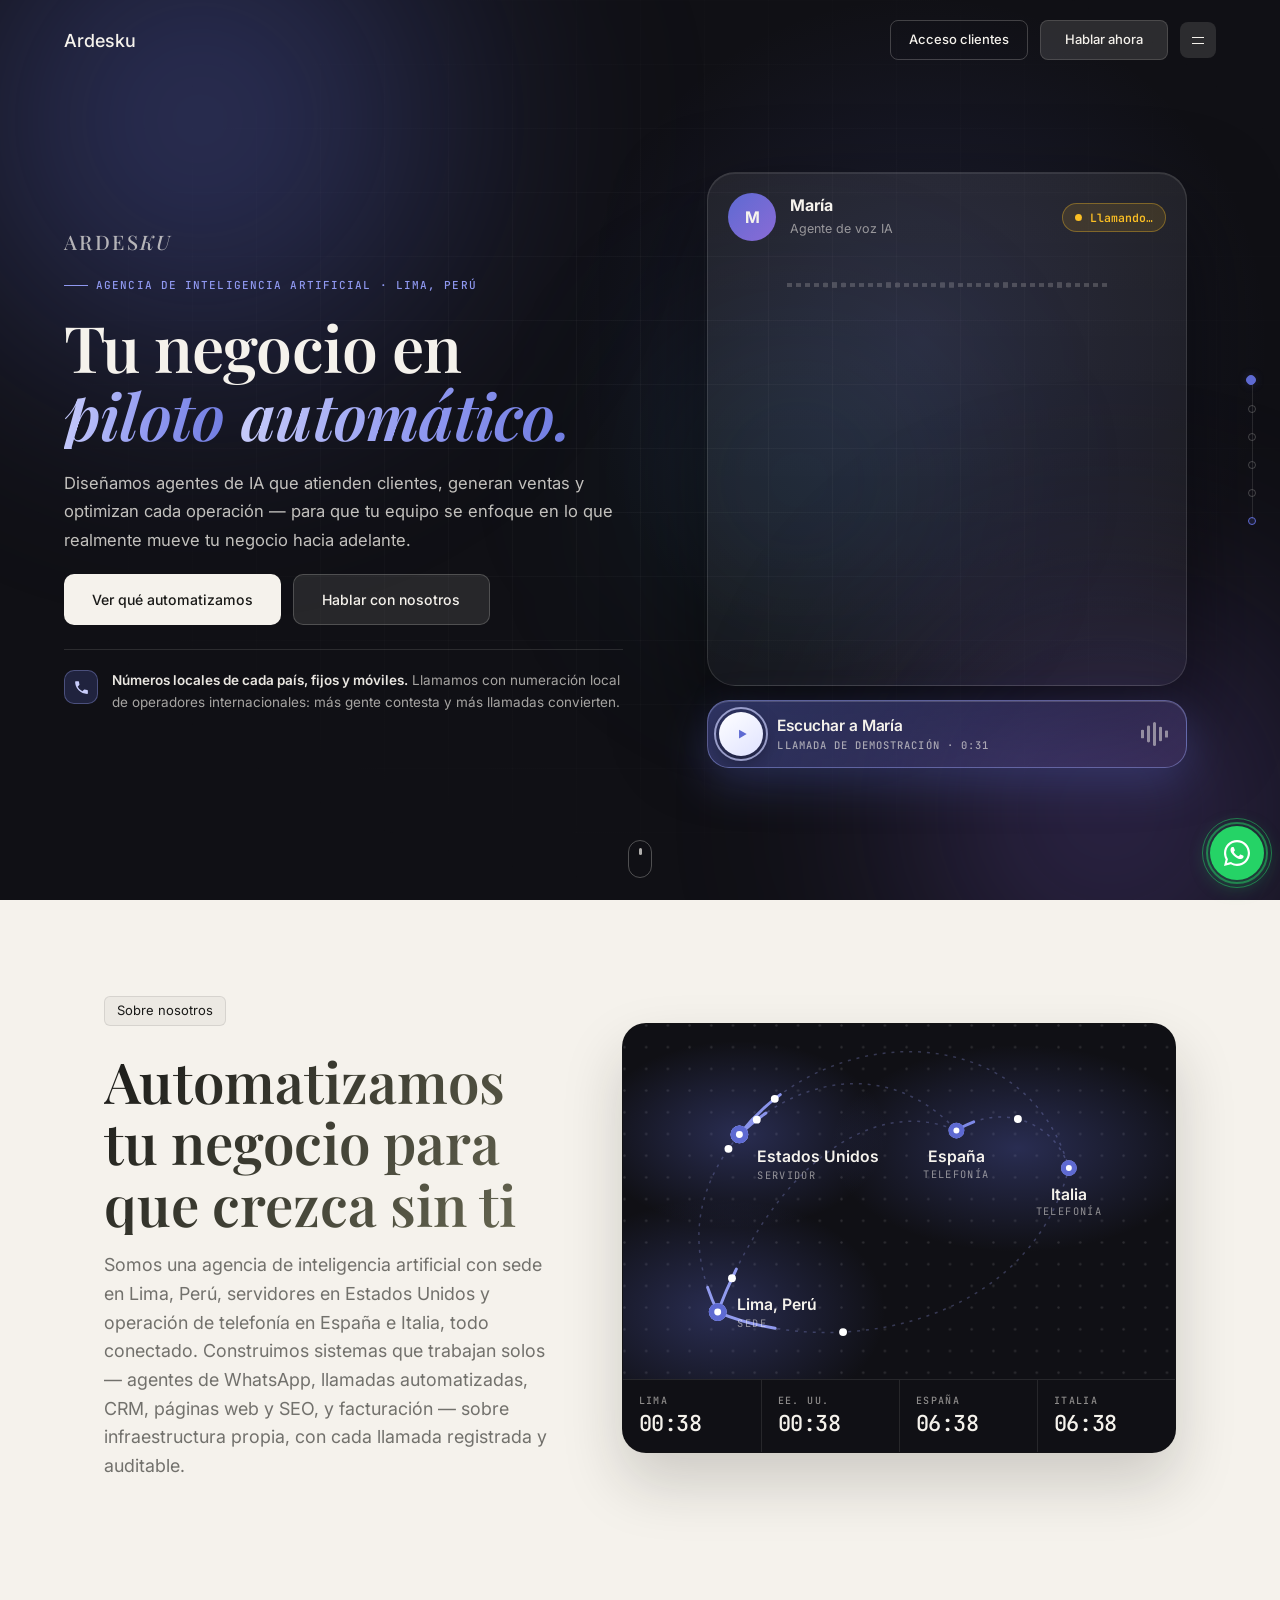
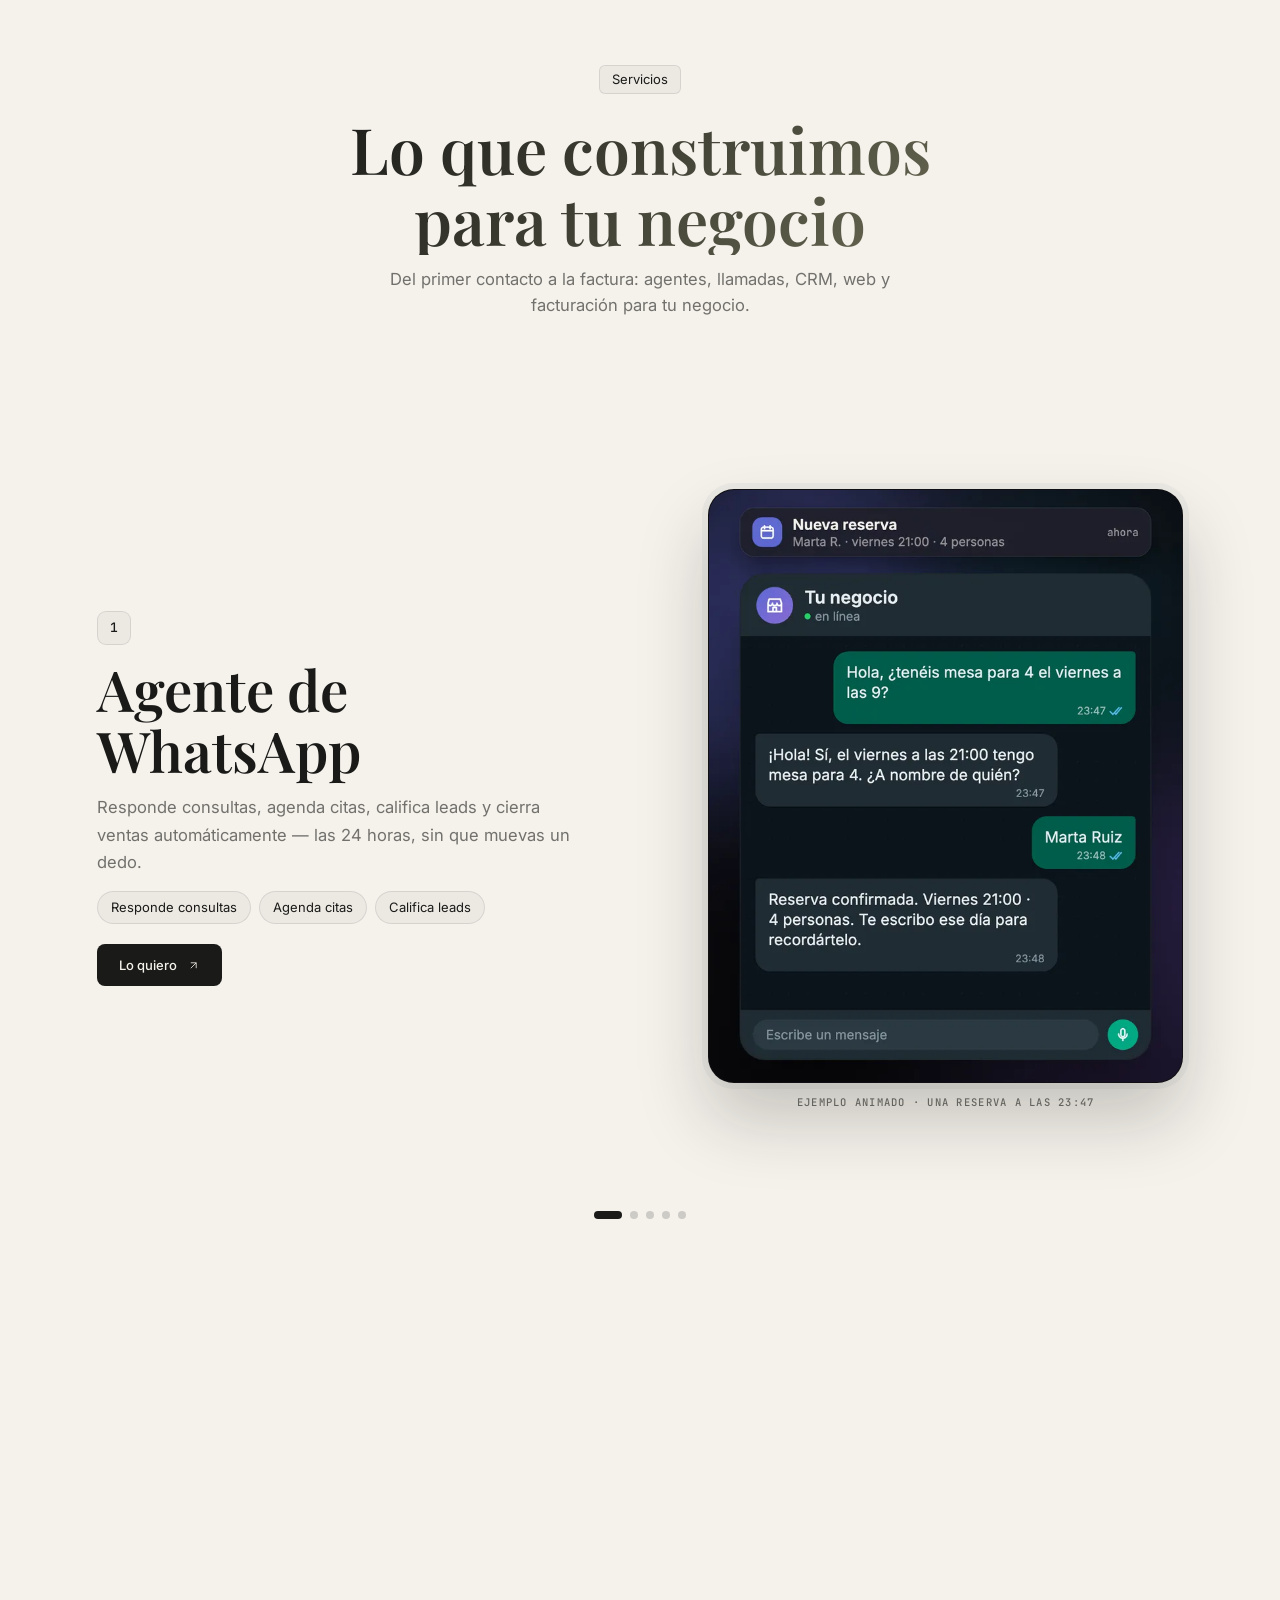
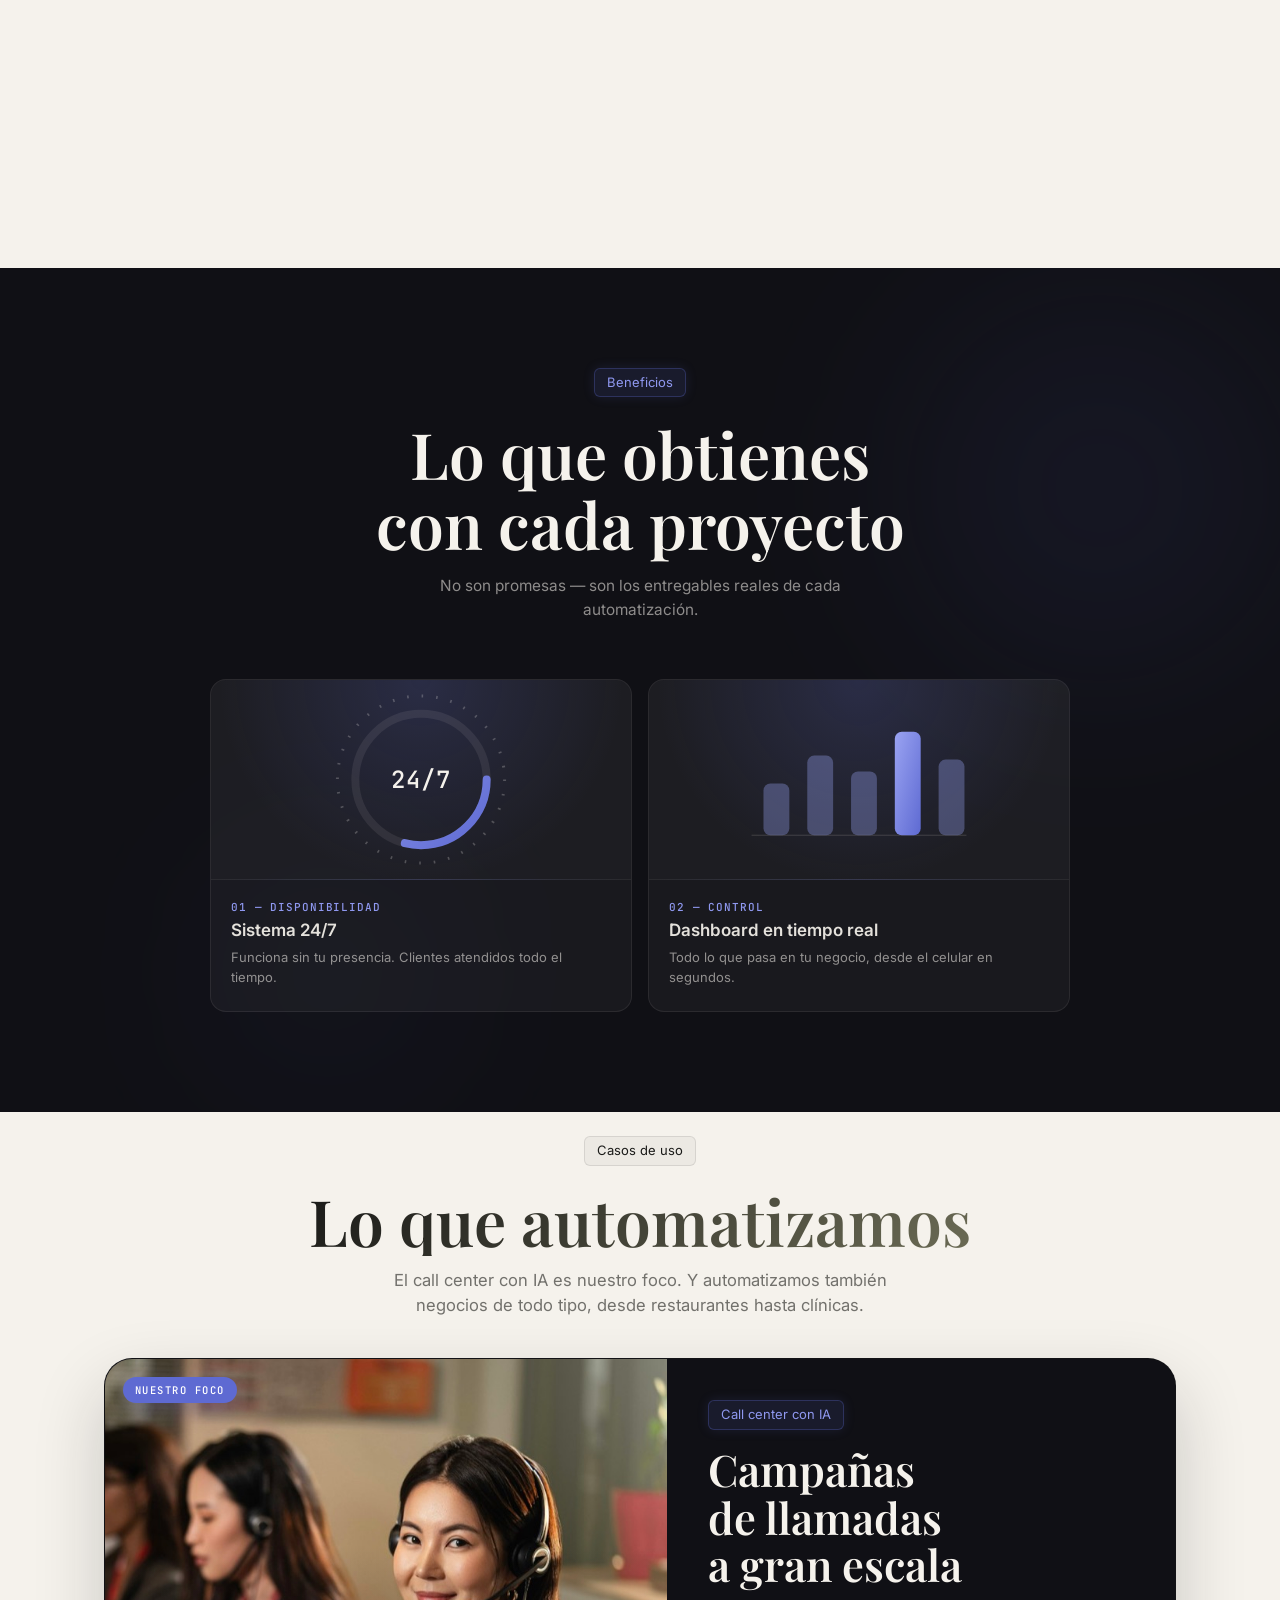
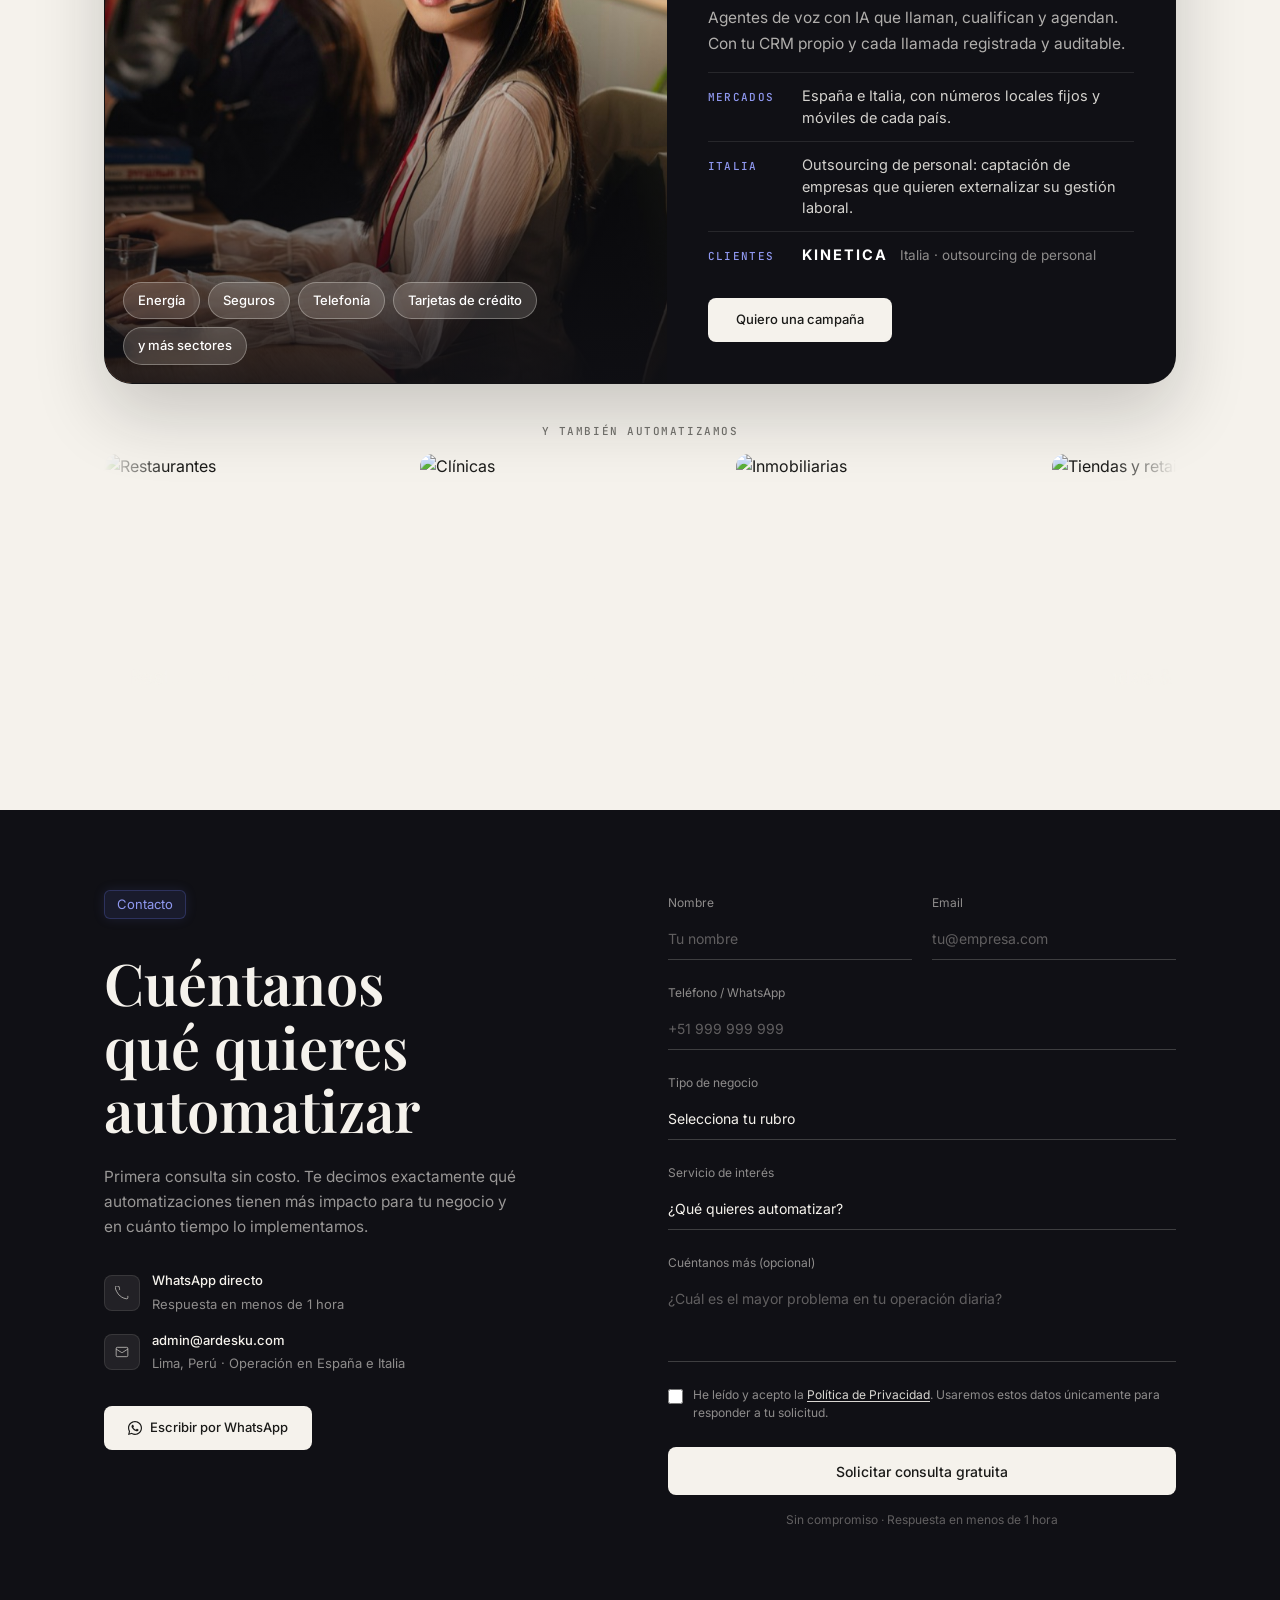
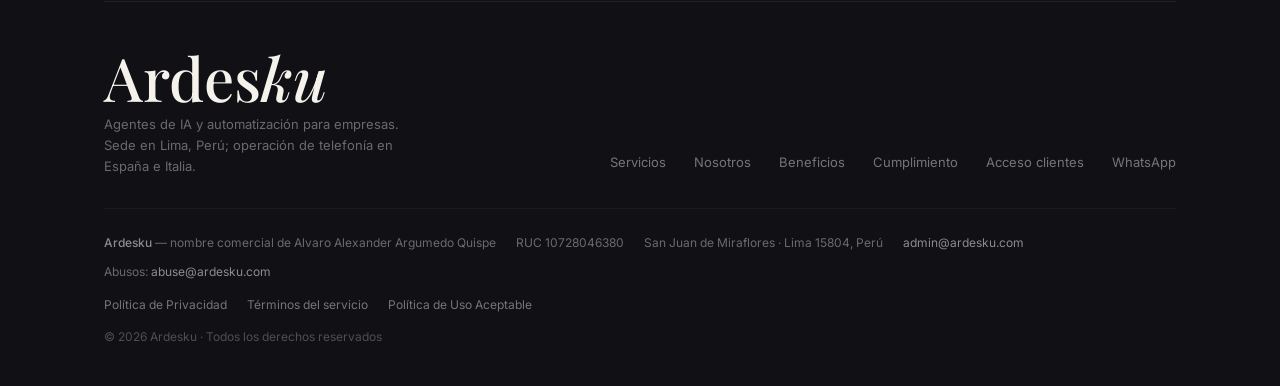
==== commit 59227f67: "feat(web): CRM y Web+SEO como servicios, cumplimiento en página adicional, foco call center, WhatsAp" ====
--- a/index.html
+++ b/index.html
@@ -95,6 +95,10 @@
         <a href="#servicios" class="hero-btn hero-btn-primary">Ver qué automatizamos</a>
         <a href="#contacto" class="hero-btn hero-btn-secondary">Hablar con nosotros</a>
       </div>
+      <div class="hero-num he he-7">
+        <span class="hero-num-ic" aria-hidden="true"><svg width="17" height="17" viewBox="0 0 24 24" fill="currentColor"><path d="M6.6 10.8a15.1 15.1 0 0 0 6.6 6.6l2.2-2.2a1 1 0 0 1 1-.25 11.4 11.4 0 0 0 3.6.57 1 1 0 0 1 1 1V20a1 1 0 0 1-1 1A17 17 0 0 1 3 4a1 1 0 0 1 1-1h3.5a1 1 0 0 1 1 1c0 1.25.2 2.45.57 3.57a1 1 0 0 1-.25 1z"/></svg></span>
+        <p><b>Números locales de cada país, fijos y móviles.</b> Llamamos con numeración local de operadores internacionales: más gente contesta y más llamadas convierten.</p>
+      </div>
     </div>
 
     <!-- Demo: llamada de María (agente de voz) -->
@@ -115,10 +119,13 @@
       </div>
       <div class="lc-ctl">
         <button class="lc-btn" id="lc-play" type="button" aria-pressed="false" hidden>
-          <span class="lc-btn-ic"><svg id="lc-ic-play" width="12" height="12" viewBox="0 0 24 24" fill="currentColor"><path d="M7 4.5v15l13-7.5z"/></svg><svg id="lc-ic-stop" width="11" height="11" viewBox="0 0 24 24" fill="currentColor" hidden><rect x="5" y="5" width="14" height="14" rx="2"/></svg></span>
-          <span id="lc-btn-t">Escuchar a María</span>
+          <span class="lc-btn-ic">
+            <svg class="lc-ring" viewBox="0 0 44 44" aria-hidden="true"><circle class="lc-ring-bg" cx="22" cy="22" r="20"/><circle class="lc-ring-fg" id="lc-ring" cx="22" cy="22" r="20" pathLength="100"/></svg>
+            <svg id="lc-ic-play" width="14" height="14" viewBox="0 0 24 24" fill="currentColor"><path d="M7 4.5v15l13-7.5z"/></svg><svg id="lc-ic-stop" width="12" height="12" viewBox="0 0 24 24" fill="currentColor" hidden><rect x="5" y="5" width="14" height="14" rx="2"/></svg>
+          </span>
+          <span class="lc-btn-tx"><b id="lc-btn-t">Escuchar a María</b><small id="lc-btn-s">Llamada de demostración · 0:31</small></span>
+          <span class="lc-eq" aria-hidden="true"><i></i><i></i><i></i><i></i><i></i></span>
         </button>
-        <span class="lc-note">Llamada de demostración</span>
       </div>
       <audio id="lc-audio" preload="none" src="/media/maria-demo.mp3"></audio>
     </div>
@@ -132,30 +139,53 @@
     <div class="about-text">
       <span class="section-label">Sobre nosotros</span>
       <h2 class="serif grad reveal">Automatizamos tu negocio para que crezca sin ti</h2>
-      <p class="reveal">Somos una agencia de inteligencia artificial con sede en Lima, Perú, y operación de telefonía en España e Italia. Construimos sistemas que trabajan solos — agentes de WhatsApp, llamadas automatizadas, SEO y facturación — sobre infraestructura propia, con cada llamada registrada y auditable.</p>
+      <p class="reveal">Somos una agencia de inteligencia artificial con sede en Lima, Perú, servidores en Estados Unidos y operación de telefonía en España e Italia, todo conectado. Construimos sistemas que trabajan solos — agentes de WhatsApp, llamadas automatizadas, CRM, páginas web y SEO, y facturación — sobre infraestructura propia, con cada llamada registrada y auditable.</p>
     </div>
 
     <div class="net reveal">
-      <svg viewBox="0 0 560 360" role="img" aria-label="Esquema: sede en Lima, Perú, y operación de telefonía en España e Italia">
+      <svg viewBox="0 0 560 360" role="img" aria-label="Esquema: sede en Lima, Perú, servidores en Estados Unidos y operación de telefonía en España e Italia, todo conectado entre sí">
         <defs>
           <pattern id="net-dots" width="22" height="22" patternUnits="userSpaceOnUse"><circle cx="1.5" cy="1.5" r="1.2" fill="rgba(245,242,236,.13)"/></pattern>
           <radialGradient id="net-glow" cx="50%" cy="50%" r="50%"><stop offset="0" stop-color="#5E6AD2" stop-opacity=".32"/><stop offset="1" stop-color="#5E6AD2" stop-opacity="0"/></radialGradient>
-          <linearGradient id="net-arc" x1="0" y1="1" x2="1" y2="0"><stop offset="0" stop-color="#9aa3f2"/><stop offset="1" stop-color="#6f7be0"/></linearGradient>
+          <linearGradient id="net-arc" gradientUnits="userSpaceOnUse" x1="0" y1="360" x2="560" y2="0"><stop offset="0" stop-color="#9aa3f2"/><stop offset="1" stop-color="#6f7be0"/></linearGradient>
         </defs>
         <rect width="560" height="360" fill="url(#net-dots)"/>
         <ellipse cx="96" cy="292" rx="170" ry="115" fill="url(#net-glow)"/>
+        <ellipse cx="118" cy="112" rx="150" ry="95" fill="url(#net-glow)"/>
         <ellipse cx="400" cy="126" rx="190" ry="105" fill="url(#net-glow)"/>
 
-        <path id="net-a" d="M96 292 C 120 140, 230 62, 338 108" fill="none" stroke="rgba(154,163,242,.28)" stroke-width="1.5" stroke-dasharray="3 6"/>
-        <path id="net-b" d="M96 292 C 150 22, 400 14, 452 146" fill="none" stroke="rgba(154,163,242,.28)" stroke-width="1.5" stroke-dasharray="3 6"/>
-        <path class="net-flow" pathLength="100" d="M96 292 C 120 140, 230 62, 338 108" fill="none" stroke="url(#net-arc)" stroke-width="3" stroke-linecap="round"/>
-        <path class="net-flow d2" pathLength="100" d="M96 292 C 150 22, 400 14, 452 146" fill="none" stroke="url(#net-arc)" stroke-width="3" stroke-linecap="round"/>
-        <circle r="4.5" fill="#fff"><animateMotion dur="3.4s" repeatCount="indefinite"><mpath href="#net-a"/></animateMotion></circle>
-        <circle r="4.5" fill="#fff"><animateMotion dur="3.4s" begin="-1.7s" repeatCount="indefinite"><mpath href="#net-b"/></animateMotion></circle>
+        <g fill="none" stroke="rgba(154,163,242,.28)" stroke-width="1.5" stroke-dasharray="3 6">
+          <path id="net-lu" d="M96 292 C 66 230, 70 170, 118 112"/>
+          <path id="net-ue" d="M118 112 C 190 44, 280 44, 338 108"/>
+          <path id="net-ui" d="M118 112 C 210 -6, 410 -4, 452 146"/>
+          <path id="net-le" d="M96 292 C 150 150, 250 70, 338 108"/>
+          <path id="net-li" d="M96 292 C 210 340, 410 310, 452 146"/>
+          <path id="net-ei" d="M338 108 C 385 78, 438 100, 452 146"/>
+        </g>
+        <g fill="none" stroke="url(#net-arc)" stroke-width="3" stroke-linecap="round">
+          <path class="net-flow" pathLength="100" d="M96 292 C 66 230, 70 170, 118 112"/>
+          <path class="net-flow d2" pathLength="100" d="M118 112 C 190 44, 280 44, 338 108"/>
+          <path class="net-flow d3" pathLength="100" d="M118 112 C 210 -6, 410 -4, 452 146"/>
+          <path class="net-flow d2" pathLength="100" d="M96 292 C 150 150, 250 70, 338 108"/>
+          <path class="net-flow" pathLength="100" d="M96 292 C 210 340, 410 310, 452 146"/>
+          <path class="net-flow d3" pathLength="100" d="M338 108 C 385 78, 438 100, 452 146"/>
+        </g>
+        <g fill="#fff">
+          <circle r="4" ><animateMotion dur="3s" repeatCount="indefinite"><mpath href="#net-lu"/></animateMotion></circle>
+          <circle r="4"><animateMotion dur="3.4s" begin="-1s" repeatCount="indefinite"><mpath href="#net-ue"/></animateMotion></circle>
+          <circle r="4"><animateMotion dur="4.2s" begin="-2s" repeatCount="indefinite"><mpath href="#net-ui"/></animateMotion></circle>
+          <circle r="4"><animateMotion dur="3.8s" begin="-1.5s" repeatCount="indefinite"><mpath href="#net-le"/></animateMotion></circle>
+          <circle r="4"><animateMotion dur="4.4s" begin="-3s" repeatCount="indefinite"><mpath href="#net-li"/></animateMotion></circle>
+          <circle r="4"><animateMotion dur="2.4s" begin="-.8s" repeatCount="indefinite"><mpath href="#net-ei"/></animateMotion></circle>
+        </g>
 
         <g transform="translate(96 292)"><circle class="net-ping" r="8" fill="none" stroke="#9aa3f2" stroke-width="2"/><circle class="net-ping d2" r="8" fill="none" stroke="#9aa3f2" stroke-width="2"/><circle r="9" fill="#5E6AD2"/><circle r="3.5" fill="#fff"/></g>
         <text x="116" y="290" fill="#f5f2ec" font-family="Inter,sans-serif" font-size="16" font-weight="600">Lima, Perú</text>
         <text x="116" y="307" fill="rgba(245,242,236,.55)" font-family="JetBrains Mono,monospace" font-size="10.5" letter-spacing="1.4">SEDE</text>
+
+        <g transform="translate(118 112)"><circle class="net-ping" r="8" fill="none" stroke="#9aa3f2" stroke-width="2"/><circle class="net-ping d2" r="8" fill="none" stroke="#9aa3f2" stroke-width="2"/><circle r="9" fill="#5E6AD2"/><circle r="3.5" fill="#fff"/></g>
+        <text x="136" y="140" fill="#f5f2ec" font-family="Inter,sans-serif" font-size="16" font-weight="600">Estados Unidos</text>
+        <text x="136" y="157" fill="rgba(245,242,236,.55)" font-family="JetBrains Mono,monospace" font-size="10.5" letter-spacing="1.4">SERVIDOR</text>
 
         <g transform="translate(338 108)"><circle class="net-ping d2" r="7" fill="none" stroke="#9aa3f2" stroke-width="2"/><circle r="8" fill="#5E6AD2"/><circle r="3" fill="#fff"/></g>
         <text x="338" y="140" text-anchor="middle" fill="#f5f2ec" font-family="Inter,sans-serif" font-size="16" font-weight="600">España</text>
@@ -167,11 +197,13 @@
       </svg>
       <ul class="net-clocks" aria-label="Hora actual en cada país">
         <li><span>Lima</span><b data-tz="America/Lima">--:--</b></li>
+        <li><span>EE. UU.</span><b data-tz="America/New_York">--:--</b></li>
         <li><span>España</span><b data-tz="Europe/Madrid">--:--</b></li>
         <li><span>Italia</span><b data-tz="Europe/Rome">--:--</b></li>
       </ul>
     </div>
   </div>
+
 </section>
 
 <!-- ═══════════ SERVICIOS ═══════════ -->
@@ -179,7 +211,7 @@
   <div class="svc-head center">
     <span class="section-label">Servicios</span>
     <h2 class="serif grad reveal">Lo que construimos para tu negocio</h2>
-    <p class="reveal">Cada servicio viene con web personalizada incluida — presencia digital desde el primer día.</p>
+    <p class="reveal">Del primer contacto a la factura: agentes, llamadas, CRM, web y facturación para tu negocio.</p>
   </div>
 
   <div class="svc-wrap" id="svc-wrap">
@@ -205,7 +237,18 @@
           <h3 id="svc-t1" style="--k:1">Llamadas Automatizadas</h3>
           <p style="--k:2">Un agente de voz con IA llama a tus prospectos, recuerda citas, hace seguimiento de cotizaciones y cobra deudas pendientes.</p>
           <ul class="svc-pts" style="--k:3"><li>Llama a tus prospectos</li><li>Recuerda citas</li><li>Sigue cotizaciones</li></ul>
-          <a href="#contacto" class="s2-btn" style="--k:4">Lo quiero <svg width="13" height="13" viewBox="0 0 24 24" fill="none" stroke="currentColor" stroke-width="1.5"><path d="M7 7h10v10"/><path d="M7 17 17 7"/></svg></a>
+          <div class="svc-box" style="--k:4">
+            <span class="svc-box-ic" aria-hidden="true"><svg width="18" height="18" viewBox="0 0 24 24" fill="currentColor"><path d="M6.6 10.8a15.1 15.1 0 0 0 6.6 6.6l2.2-2.2a1 1 0 0 1 1-.25 11.4 11.4 0 0 0 3.6.57 1 1 0 0 1 1 1V20a1 1 0 0 1-1 1A17 17 0 0 1 3 4a1 1 0 0 1 1-1h3.5a1 1 0 0 1 1 1c0 1.25.2 2.45.57 3.57a1 1 0 0 1-.25 1z"/></svg></span>
+            <div>
+              <b>Números locales de cada país</b>
+              <span class="svc-box-d">Trabajamos con operadores internacionales que nos dan numeración local, para que más gente conteste y más llamadas convierten.</span>
+              <ul class="svc-box-l"><li>Números fijos</li><li>Números móviles</li></ul>
+            </div>
+          </div>
+          <div class="svc-actions" style="--k:5">
+            <a href="#contacto" class="s2-btn">Lo quiero <svg width="13" height="13" viewBox="0 0 24 24" fill="none" stroke="currentColor" stroke-width="1.5"><path d="M7 7h10v10"/><path d="M7 17 17 7"/></svg></a>
+            <a href="#cumplimiento" class="s2-btn ghost"><svg width="15" height="15" viewBox="0 0 24 24" fill="none" stroke="currentColor" stroke-width="1.7" stroke-linecap="round" stroke-linejoin="round" aria-hidden="true"><path d="M12 3l7.5 3v5.5c0 4.6-3.1 8.2-7.5 9.5-4.4-1.3-7.5-4.9-7.5-9.5V6z"/><path d="M8.8 12.2l2.3 2.3 4.2-4.6"/></svg> Infraestructura y cumplimiento</a>
+          </div>
         </div>
         <figure class="svc-media">
           <div class="svc-frame"><video muted loop playsinline preload="none" poster="/media/escena-voz.webp" aria-hidden="true" tabindex="-1"><source src="/media/escena-voz.mp4" type="video/mp4" /></video></div>
@@ -216,21 +259,38 @@
       <article class="svc" data-i="2" aria-labelledby="svc-t2">
         <div class="svc-text">
           <span class="svc-num" style="--k:0">3</span>
-          <h3 id="svc-t2" style="--k:1">Auditoría SEO</h3>
-          <p style="--k:2">Analizamos tu sitio web, encontramos exactamente qué impide que Google te muestre primero, y te entregamos un plan de acción concreto.</p>
-          <ul class="svc-pts" style="--k:3"><li>Análisis de tu web</li><li>Qué te frena en Google</li><li>Plan de acción</li></ul>
-          <a href="#contacto" class="s2-btn" style="--k:4">Lo quiero <svg width="13" height="13" viewBox="0 0 24 24" fill="none" stroke="currentColor" stroke-width="1.5"><path d="M7 7h10v10"/><path d="M7 17 17 7"/></svg></a>
+          <h3 id="svc-t2" style="--k:1">CRM y Marcador Predictivo</h3>
+          <p style="--k:2">Tu propio CRM con acceso por usuario y contraseña: gestiona tus leads, lanza campañas con marcador predictivo o llama tú mismo desde el navegador. Cada llamada queda registrada.</p>
+          <ul class="svc-pts" style="--k:3"><li>Acceso con login</li><li>Llamadas manuales</li><li>Marcador predictivo</li></ul>
+          <div class="svc-actions" style="--k:4">
+            <a href="#contacto" class="s2-btn">Lo quiero <svg width="13" height="13" viewBox="0 0 24 24" fill="none" stroke="currentColor" stroke-width="1.5"><path d="M7 7h10v10"/><path d="M7 17 17 7"/></svg></a>
+            <a href="https://crm.ardesku.com" target="_blank" rel="noopener" class="s2-btn ghost">Acceso clientes <svg width="13" height="13" viewBox="0 0 24 24" fill="none" stroke="currentColor" stroke-width="1.5"><path d="M7 7h10v10"/><path d="M7 17 17 7"/></svg></a>
+          </div>
         </div>
         <figure class="svc-media">
-          <div class="svc-frame"><video muted loop playsinline preload="none" poster="/media/escena-seo.webp" aria-hidden="true" tabindex="-1"><source src="/media/escena-seo.mp4" type="video/mp4" /></video></div>
-          <figcaption class="svc-cap">Ejemplo ilustrativo · de los problemas al plan</figcaption>
+          <div class="svc-frame"><video muted loop playsinline preload="none" poster="/media/escena-crm.webp" aria-hidden="true" tabindex="-1"><source src="/media/escena-crm.mp4" type="video/mp4" /></video></div>
+          <figcaption class="svc-cap">Ejemplo animado · datos ficticios</figcaption>
         </figure>
       </article>
 
       <article class="svc" data-i="3" aria-labelledby="svc-t3">
         <div class="svc-text">
           <span class="svc-num" style="--k:0">4</span>
-          <h3 id="svc-t3" style="--k:1">Dashboard de Facturas</h3>
+          <h3 id="svc-t3" style="--k:1">Página Web y SEO</h3>
+          <p style="--k:2">Diseñamos tu página web profesional, rápida y pensada para convertir visitas en clientes, con SEO desde el primer día para que Google te muestre primero.</p>
+          <ul class="svc-pts" style="--k:3"><li>Web profesional</li><li>SEO desde el día 1</li><li>Pensada para convertir</li></ul>
+          <a href="#contacto" class="s2-btn" style="--k:4">Lo quiero <svg width="13" height="13" viewBox="0 0 24 24" fill="none" stroke="currentColor" stroke-width="1.5"><path d="M7 7h10v10"/><path d="M7 17 17 7"/></svg></a>
+        </div>
+        <figure class="svc-media">
+          <div class="svc-frame"><video muted loop playsinline preload="none" poster="/media/escena-web.webp" aria-hidden="true" tabindex="-1"><source src="/media/escena-web.mp4" type="video/mp4" /></video></div>
+          <figcaption class="svc-cap">Ejemplo ilustrativo · de la web a la primera posición</figcaption>
+        </figure>
+      </article>
+
+      <article class="svc" data-i="4" aria-labelledby="svc-t4">
+        <div class="svc-text">
+          <span class="svc-num" style="--k:0">5</span>
+          <h3 id="svc-t4" style="--k:1">Dashboard de Facturas</h3>
           <p style="--k:2">Tu facturación automatizada: genera, envía y da seguimiento a facturas sin intervención manual. Con dashboard en tiempo real para el dueño.</p>
           <ul class="svc-pts" style="--k:3"><li>Genera</li><li>Envía</li><li>Da seguimiento</li></ul>
           <a href="#contacto" class="s2-btn" style="--k:4">Lo quiero <svg width="13" height="13" viewBox="0 0 24 24" fill="none" stroke="currentColor" stroke-width="1.5"><path d="M7 7h10v10"/><path d="M7 17 17 7"/></svg></a>
@@ -244,7 +304,8 @@
       <div class="svc-dots" id="svc-dots" role="group" aria-label="Elegir servicio">
         <button class="svc-dot is-active" type="button" aria-label="Agente de WhatsApp"></button>
         <button class="svc-dot" type="button" aria-label="Llamadas Automatizadas"></button>
-        <button class="svc-dot" type="button" aria-label="Auditoría SEO"></button>
+        <button class="svc-dot" type="button" aria-label="CRM y Marcador Predictivo"></button>
+        <button class="svc-dot" type="button" aria-label="Página Web y SEO"></button>
         <button class="svc-dot" type="button" aria-label="Dashboard de Facturas"></button>
       </div>
     </div>
@@ -290,107 +351,7 @@
         </div>
         <div class="glass-card-body"><p class="glass-card-num">02 — CONTROL</p><h3 class="glass-card-title">Dashboard en tiempo real</h3><p class="glass-card-desc">Todo lo que pasa en tu negocio, desde el celular en segundos.</p></div>
       </div>
-
-      <div class="glass-card">
-        <div class="glass-card-vis">
-          <svg viewBox="0 0 320 200" aria-hidden="true">
-            <rect x="40" y="26" width="240" height="38" rx="19" fill="rgba(245,242,236,.07)" stroke="rgba(245,242,236,.18)"/>
-            <circle cx="62" cy="45" r="7" fill="none" stroke="#9aa3f2" stroke-width="2.2"/><path d="M67 50l6 6" stroke="#9aa3f2" stroke-width="2.2" stroke-linecap="round"/>
-            <rect x="86" y="41" width="92" height="8" rx="4" fill="rgba(245,242,236,.55)"/><rect class="bt-caret" x="184" y="37" width="2" height="16" fill="#9aa3f2"/>
-            <g class="bt-hit">
-              <rect x="40" y="80" width="240" height="44" rx="11" fill="rgba(94,106,210,.2)" stroke="rgba(154,163,242,.55)"/>
-              <path class="bt-star" d="M58 91l2.6 5.4 5.9.8-4.3 4.1 1 5.9-5.2-2.8-5.3 2.8 1-5.9-4.2-4.1 5.9-.8z" fill="#fbbf24"/>
-              <rect x="80" y="91" width="132" height="8" rx="4" fill="rgba(245,242,236,.78)"/><rect x="80" y="106" width="174" height="6" rx="3" fill="rgba(245,242,236,.28)"/>
-            </g>
-            <rect x="40" y="134" width="240" height="26" rx="9" fill="rgba(245,242,236,.04)"/><rect x="54" y="143" width="120" height="7" rx="3.5" fill="rgba(245,242,236,.22)"/>
-            <rect x="40" y="168" width="240" height="22" rx="8" fill="rgba(245,242,236,.025)"/><rect x="54" y="175" width="96" height="7" rx="3.5" fill="rgba(245,242,236,.14)"/>
-          </svg>
-        </div>
-        <div class="glass-card-body"><p class="glass-card-num">03 — PRESENCIA</p><h3 class="glass-card-title">Presencia en Google</h3><p class="glass-card-desc">Web profesional + SEO base incluidos en cada servicio.</p></div>
-      </div>
-
-      <div class="glass-card">
-        <div class="glass-card-vis">
-          <svg viewBox="0 0 320 200" aria-hidden="true">
-            <g fill="rgba(245,242,236,.3)">
-              <circle cx="58" cy="82" r="10"/><path d="M40 122c0-17 8-26 18-26s18 9 18 26z"/>
-              <circle cx="100" cy="82" r="10"/><path d="M82 122c0-17 8-26 18-26s18 9 18 26z"/>
-              <circle cx="142" cy="82" r="10"/><path d="M124 122c0-17 8-26 18-26s18 9 18 26z"/>
-            </g>
-            <path class="bt-flow" d="M172 104h38" stroke="#9aa3f2" stroke-width="3" stroke-linecap="round" fill="none"/><path d="M208 96l10 8-10 8" fill="none" stroke="#9aa3f2" stroke-width="3" stroke-linecap="round" stroke-linejoin="round"/>
-            <rect class="bt-star" x="232" y="74" width="62" height="62" rx="17" fill="url(#gA)"/>
-            <text x="263" y="114" text-anchor="middle" font-family="Inter,sans-serif" font-size="24" font-weight="700" fill="#fff">IA</text>
-          </svg>
-        </div>
-        <div class="glass-card-body"><p class="glass-card-num">04 — EFICIENCIA</p><h3 class="glass-card-title">Sin contratar personal</h3><p class="glass-card-desc">Los agentes hacen el trabajo de 2–3 personas a fracción del costo.</p></div>
-      </div>
-
-      <div class="glass-card">
-        <div class="glass-card-vis">
-          <svg viewBox="0 0 320 200" aria-hidden="true">
-            <g>
-              <rect class="bt-day" style="--n:0" x="30"  y="64" width="32" height="46" rx="9"/><rect class="bt-day" style="--n:1" x="70"  y="64" width="32" height="46" rx="9"/>
-              <rect class="bt-day" style="--n:2" x="110" y="64" width="32" height="46" rx="9"/><rect class="bt-day" style="--n:3" x="150" y="64" width="32" height="46" rx="9"/>
-              <rect class="bt-day" style="--n:4" x="190" y="64" width="32" height="46" rx="9"/><rect class="bt-day" style="--n:5" x="230" y="64" width="32" height="46" rx="9"/>
-              <rect class="bt-day last" style="--n:6" x="270" y="64" width="32" height="46" rx="9"/>
-            </g>
-            <path d="M279 87l6 6 11-12" fill="none" stroke="#0f0f14" stroke-width="3" stroke-linecap="round" stroke-linejoin="round" opacity=".75"/>
-            <g fill="rgba(245,242,236,.45)" font-family="JetBrains Mono,monospace" font-size="11" text-anchor="middle"><text x="46" y="130">D1</text><text x="86" y="130">D2</text><text x="126" y="130">D3</text><text x="166" y="130">D4</text><text x="206" y="130">D5</text><text x="246" y="130">D6</text><text x="286" y="130">D7</text></g>
-            <text x="160" y="170" text-anchor="middle" fill="rgba(245,242,236,.6)" font-family="JetBrains Mono,monospace" font-size="11" letter-spacing="2">SETUP EN UNA SEMANA</text>
-          </svg>
-        </div>
-        <div class="glass-card-body"><p class="glass-card-num">05 — VELOCIDAD</p><h3 class="glass-card-title">Resultados en 7 días</h3><p class="glass-card-desc">Setup completo en una semana. Sin meses de espera ni contratos largos.</p></div>
-      </div>
-
-      <div class="glass-card glass-cta">
-        <p class="glass-card-num" style="margin-bottom:12px">¿LISTO?</p>
-        <h3 class="glass-card-title" style="font-size:22px;margin-bottom:10px">Empieza esta semana</h3>
-        <p class="glass-card-desc" style="margin-bottom:24px">Primera consulta sin costo. Te decimos qué automatizar primero.</p>
-        <a href="#contacto" class="hero-btn hero-btn-primary">Hablar ahora →</a>
-      </div>
-    </div>
-  </div>
-</section>
-
-<!-- ═══════════ INFRAESTRUCTURA Y CUMPLIMIENTO ═══════════ -->
-<section id="cumplimiento" class="sec">
-  <div class="wrap">
-    <div class="cmp-head center">
-      <span class="section-label">Infraestructura y cumplimiento</span>
-      <h2 class="serif grad reveal">Cómo llamamos, y por qué se puede auditar</h2>
-      <p class="reveal">Operamos telefonía saliente con infraestructura propia sobre operadores mayoristas licenciados en la Unión Europea. Estas son las reglas con las que trabajamos.</p>
-    </div>
-
-    <!-- Recorrido de una llamada: cada regla se enciende cuando la llamada pasa por ella -->
-    <div class="jr" id="journey">
-      <div class="jr-line" aria-hidden="true"><div class="jr-fill" id="jr-fill"></div></div>
-      <div class="jr-token" id="jr-token" aria-hidden="true"><svg width="20" height="20" viewBox="0 0 24 24" fill="currentColor"><path d="M6.6 10.8a15.1 15.1 0 0 0 6.6 6.6l2.2-2.2a1 1 0 0 1 1-.25 11.4 11.4 0 0 0 3.6.57 1 1 0 0 1 1 1V20a1 1 0 0 1-1 1A17 17 0 0 1 3 4a1 1 0 0 1 1-1h3.5a1 1 0 0 1 1 1c0 1.25.2 2.45.57 3.57a1 1 0 0 1-.25 1z"/></svg></div>
-
-      <div class="jr-pill edge">Contacto de la lista del cliente</div>
-
-      <div class="jr-pill phase">Antes de marcar</div>
-      <article class="jr-step"><span class="jr-n">01</span><h4>Base legal antes de marcar</h4><p>Solo contactamos cuando existe una base legal válida bajo el RGPD. El cliente acredita por escrito el origen de cada lista antes de la primera llamada.</p></article>
-      <article class="jr-step right"><span class="jr-n">02</span><h4>Horarios legales por país</h4><p>Marcamos solo dentro de las franjas horarias permitidas en el país de destino, respetando festivos. La configuración es por campaña, no manual.</p></article>
-      <article class="jr-step"><span class="jr-n">03</span><h4>Identificación de llamada propia</h4><p>Solo presentamos numeración asignada a nosotros o a nuestro cliente, con autorización por escrito. Nunca usamos el número de un tercero ni falseamos el identificador.</p></article>
-
-      <div class="jr-pill phase">Durante la llamada</div>
-      <article class="jr-step right"><span class="jr-n">04</span><h4>Grabaciones con aviso y caducidad</h4><p>Se avisa al inicio de la llamada. Se guardan cifradas un máximo de 2 meses y se suprimen antes a petición del interesado.</p></article>
-      <article class="jr-step"><span class="jr-n">05</span><h4>Baja inmediata y permanente</h4><p>Basta con pedirlo durante la llamada. El número entra al momento en nuestra lista de exclusión global y no lo vuelve a marcar ninguna campaña de ningún cliente.</p></article>
-
-      <div class="jr-pill phase">Después</div>
-      <article class="jr-step right"><span class="jr-n">06</span><h4>Trazabilidad de cada llamada</h4><p>Cada intento deja registro, resultado y grabación asociada, que el cliente consulta en su propio panel. Cualquier llamada es reconstruible.</p></article>
-
-      <div class="jr-end">
-        <div class="jr-pill edge">Registro en el panel del cliente</div>
-        <div class="jr-panel" id="jr-panel"><video muted loop playsinline preload="none" poster="/media/escena-panel.webp" aria-hidden="true" tabindex="-1"><source src="/media/escena-panel.mp4" type="video/mp4" /></video></div>
-        <p class="svc-cap" style="text-align:left">Ejemplo animado · datos ficticios</p>
-      </div>
-    </div>
-
-    <p class="cmp-foot reveal">
-      <a href="/uso-aceptable">Política de Uso Aceptable</a>
-      · Abusos: <a href="mailto:abuse@ardesku.com">abuse@ardesku.com</a>, respuesta en 24 h laborables.
-    </p>
+    </div>
   </div>
 </section>
 
@@ -400,10 +361,31 @@
     <div class="center" style="gap:12px">
       <span class="section-label">Casos de uso</span>
       <h2 class="serif grad reveal" style="font-size:clamp(36px,5vw,64px);line-height:1.1;font-weight:600">Lo que automatizamos</h2>
-      <p class="reveal" style="font-size:clamp(15px,1.3vw,18px);color:var(--muted);max-width:520px;line-height:1.5">Automatizaciones específicas para negocios reales — desde restaurantes hasta clínicas.</p>
-    </div>
-
-    <div class="casos-marquee-wrap reveal">
+      <p class="reveal" style="font-size:clamp(15px,1.3vw,18px);color:var(--muted);max-width:560px;line-height:1.5">El call center con IA es nuestro foco. Y automatizamos también negocios de todo tipo, desde restaurantes hasta clínicas.</p>
+    </div>
+
+    <!-- Nuestro foco: call center -->
+    <article class="focus reveal" aria-labelledby="focus-t">
+      <div class="focus-media">
+        <img src="/media/callcenter.jpg" width="1200" height="800" loading="lazy" decoding="async" alt="Agente de call center con auricular sonriendo a cámara, con otros agentes trabajando detrás" />
+        <span class="focus-badge">Nuestro foco</span>
+        <ul class="focus-tags" aria-label="Sectores en los que operamos"><li>Energía</li><li>Seguros</li><li>Telefonía</li><li>Tarjetas de crédito</li><li>y más sectores</li></ul>
+      </div>
+      <div class="focus-body">
+        <span class="section-label label-glow">Call center con IA</span>
+        <h3 id="focus-t" class="serif">Campañas de llamadas a gran escala</h3>
+        <p>Agentes de voz con IA que llaman, cualifican y agendan. Con tu CRM propio y cada llamada registrada y auditable.</p>
+        <dl class="focus-rows">
+          <div><dt>Mercados</dt><dd>España e Italia, con números locales fijos y móviles de cada país.</dd></div>
+          <div><dt>Italia</dt><dd>Outsourcing de personal: captación de empresas que quieren externalizar su gestión laboral.</dd></div>
+          <div><dt>Clientes</dt><dd><b class="focus-client">KINETICA</b> <span>Italia · outsourcing de personal</span></dd></div>
+        </dl>
+        <a href="#contacto" class="hero-btn hero-btn-primary focus-cta">Quiero una campaña</a>
+      </div>
+    </article>
+
+    <p class="casos-also center reveal">Y también automatizamos</p>
+    <div class="casos-marquee-wrap reveal" style="margin-top:-24px">
       <div class="casos-marquee-track">
         <div class="casos-card"><div class="bento-card"><div class="bento-card-img"><img loading="lazy" decoding="async" width="500" height="420" src="https://images.unsplash.com/photo-1414235077428-338989a2e8c0?w=500&h=420&fit=crop" alt="Restaurantes" /></div><div class="bento-card-fog"></div><div class="bento-card-body"><div class="bento-inner-bg"></div><p class="bento-title">Restaurantes</p><p class="bento-desc">Reservas por WhatsApp, recordatorios automáticos y reseñas post-visita.</p></div></div></div>
         <div class="casos-card"><div class="bento-card"><div class="bento-card-img"><img loading="lazy" decoding="async" width="500" height="420" src="https://images.unsplash.com/photo-1519494026892-80bbd2d6fd0d?w=500&h=420&fit=crop" alt="Clínicas" /></div><div class="bento-card-fog"></div><div class="bento-card-body"><div class="bento-inner-bg"></div><p class="bento-title">Clínicas &amp; Salud</p><p class="bento-desc">Citas automatizadas, recordatorios de medicamentos y seguimiento por WhatsApp.</p></div></div></div>
@@ -455,10 +437,10 @@
           </div>
           <div class="field"><label for="f-tel">Teléfono / WhatsApp</label><input id="f-tel" type="tel" name="telefono" placeholder="+51 999 999 999" autocomplete="tel" /></div>
           <div class="field"><label for="f-negocio">Tipo de negocio</label>
-            <select id="f-negocio" name="negocio"><option value="" disabled selected>Selecciona tu rubro</option><option>Restaurante / Cafetería</option><option>Clínica / Salud</option><option>Inmobiliaria</option><option>Tienda / Retail</option><option>Servicios profesionales</option><option>Otro</option></select>
+            <select id="f-negocio" name="negocio"><option value="" disabled selected>Selecciona tu rubro</option><option>Call center / Telemarketing</option><option>Restaurante / Cafetería</option><option>Clínica / Salud</option><option>Inmobiliaria</option><option>Tienda / Retail</option><option>Servicios profesionales</option><option>Otro</option></select>
           </div>
           <div class="field"><label for="f-servicio">Servicio de interés</label>
-            <select id="f-servicio" name="servicio"><option value="" disabled selected>¿Qué quieres automatizar?</option><option>Agente WhatsApp</option><option>Llamadas automatizadas</option><option>Auditoría SEO</option><option>Dashboard de facturas</option><option>Todo</option></select>
+            <select id="f-servicio" name="servicio"><option value="" disabled selected>¿Qué quieres automatizar?</option><option>Agente WhatsApp</option><option>Llamadas automatizadas</option><option>CRM y marcador predictivo</option><option>Página web y SEO</option><option>Dashboard de facturas</option><option>Todo</option></select>
           </div>
           <div class="field"><label for="f-mensaje">Cuéntanos más (opcional)</label><textarea id="f-mensaje" name="mensaje" rows="3" placeholder="¿Cuál es el mayor problema en tu operación diaria?"></textarea></div>
 
@@ -512,7 +494,6 @@
   <button class="np-item" type="button" data-target="nosotros"><span class="np-label">Nosotros</span><span class="np-dot"></span></button>
   <button class="np-item" type="button" data-target="servicios"><span class="np-label">Servicios</span><span class="np-dot"></span></button>
   <button class="np-item" type="button" data-target="beneficios"><span class="np-label">Beneficios</span><span class="np-dot"></span></button>
-  <button class="np-item" type="button" data-target="cumplimiento"><span class="np-label">Cumplimiento</span><span class="np-dot"></span></button>
   <button class="np-item" type="button" data-target="casos"><span class="np-label">Casos de uso</span><span class="np-dot"></span></button>
   <button class="np-item" type="button" data-target="contacto"><span class="np-label">Contactar →</span><span class="np-dot"></span></button>
 </nav>
@@ -525,6 +506,54 @@
   </a>
 </div>
 
+<!-- ══ Página adicional: Infraestructura y cumplimiento (se abre desde «Llamadas Automatizadas», no se muestra de primeras) ══ -->
+<dialog id="cumplimiento" class="cmp-page" aria-labelledby="cmp-title">
+  <div class="cmp-bar">
+    <button type="button" class="cmp-back" data-cmp-close><svg width="16" height="16" viewBox="0 0 24 24" fill="none" stroke="currentColor" stroke-width="1.8" stroke-linecap="round" stroke-linejoin="round" aria-hidden="true"><path d="M19 12H5"/><path d="m11 18-6-6 6-6"/></svg><span>Volver</span></button>
+    <span class="cmp-bar-t">Llamadas Automatizadas · Cumplimiento</span>
+    <button type="button" class="cmp-x" data-cmp-close aria-label="Cerrar"><svg width="16" height="16" viewBox="0 0 24 24" fill="none" stroke="currentColor" stroke-width="1.8" stroke-linecap="round" aria-hidden="true"><path d="M6 6l12 12M18 6 6 18"/></svg></button>
+  </div>
+  <div class="wrap cmp-body">
+    <div class="cmp-head center">
+      <span class="section-label">Infraestructura y cumplimiento</span>
+      <h2 id="cmp-title" class="serif grad reveal">Cómo llamamos, y por qué se puede auditar</h2>
+      <p class="reveal">Operamos telefonía saliente con infraestructura propia sobre operadores mayoristas licenciados en la Unión Europea. Estas son las reglas con las que trabajamos.</p>
+    </div>
+
+    <!-- Recorrido de una llamada: cada regla se enciende cuando la llamada pasa por ella -->
+    <div class="jr" id="journey">
+      <div class="jr-line" aria-hidden="true"><div class="jr-fill" id="jr-fill"></div></div>
+      <div class="jr-token" id="jr-token" aria-hidden="true"><svg width="20" height="20" viewBox="0 0 24 24" fill="currentColor"><path d="M6.6 10.8a15.1 15.1 0 0 0 6.6 6.6l2.2-2.2a1 1 0 0 1 1-.25 11.4 11.4 0 0 0 3.6.57 1 1 0 0 1 1 1V20a1 1 0 0 1-1 1A17 17 0 0 1 3 4a1 1 0 0 1 1-1h3.5a1 1 0 0 1 1 1c0 1.25.2 2.45.57 3.57a1 1 0 0 1-.25 1z"/></svg></div>
+
+      <div class="jr-pill edge">Contacto de la lista del cliente</div>
+
+      <div class="jr-pill phase">Antes de marcar</div>
+      <article class="jr-step"><span class="jr-n">01</span><h4>Base legal antes de marcar</h4><p>Solo contactamos cuando existe una base legal válida bajo el RGPD. El cliente acredita por escrito el origen de cada lista antes de la primera llamada.</p></article>
+      <article class="jr-step right"><span class="jr-n">02</span><h4>Horarios legales por país</h4><p>Marcamos solo dentro de las franjas horarias permitidas en el país de destino, respetando festivos. La configuración es por campaña, no manual.</p></article>
+      <article class="jr-step"><span class="jr-n">03</span><h4>Numeración local y propia</h4><p>Llamamos con numeración local de cada país, fija o móvil, de operadores internacionales y asignada a nosotros o a nuestro cliente, con autorización por escrito. Nunca usamos el número de un tercero ni falseamos el identificador.</p></article>
+
+      <div class="jr-pill phase">Durante la llamada</div>
+      <article class="jr-step right"><span class="jr-n">04</span><h4>Grabaciones con aviso y caducidad</h4><p>Se avisa al inicio de la llamada. Se guardan cifradas un máximo de 2 meses y se suprimen antes a petición del interesado.</p></article>
+      <article class="jr-step"><span class="jr-n">05</span><h4>Baja inmediata y permanente</h4><p>Basta con pedirlo durante la llamada. El número entra al momento en nuestra lista de exclusión global y no lo vuelve a marcar ninguna campaña de ningún cliente.</p></article>
+
+      <div class="jr-pill phase">Después</div>
+      <article class="jr-step right"><span class="jr-n">06</span><h4>Trazabilidad de cada llamada</h4><p>Cada intento deja registro, resultado y grabación asociada, que el cliente consulta en su propio panel. Cualquier llamada es reconstruible.</p></article>
+
+      <div class="jr-end">
+        <div class="jr-pill edge">Registro en el panel del cliente</div>
+        <div class="jr-panel" id="jr-panel"><video muted loop playsinline preload="none" poster="/media/escena-panel.webp" aria-hidden="true" tabindex="-1"><source src="/media/escena-panel.mp4" type="video/mp4" /></video></div>
+        <p class="svc-cap" style="text-align:left">Ejemplo animado · datos ficticios</p>
+      </div>
+    </div>
+
+    <p class="cmp-foot reveal">
+      <a href="/uso-aceptable">Política de Uso Aceptable</a>
+      · Abusos: <a href="mailto:abuse@ardesku.com">abuse@ardesku.com</a>, respuesta en 24 h laborables.
+    </p>
+    <div class="cmp-back-row"><button type="button" class="s2-btn" data-cmp-close>Volver a Llamadas Automatizadas</button></div>
+  </div>
+</dialog>
+
 <script type="application/json" id="demo-data">{"total":30.74,"result":20.36,"maria":[{"t":1.2,"d":8.24,"words":[{"w":"Hola,","s":0.12},{"w":"buenas","s":0.4},{"w":"tardes,","s":0.69},{"w":"¿hablo","s":1.11},{"w":"con","s":1.43},{"w":"Carlos?","s":1.61},{"w":"Soy","s":2.21},{"w":"María,","s":2.47},{"w":"la","s":3},{"w":"asistente","s":3.1},{"w":"virtual","s":3.58},{"w":"de","s":3.94},{"w":"la","s":4.04},{"w":"clínica","s":4.15},{"w":"dental.","s":4.52},{"w":"Le","s":5.27},{"w":"llamo","s":5.45},{"w":"para","s":5.71},{"w":"recordarle","s":5.9},{"w":"su","s":6.51},{"w":"revisión","s":6.67},{"w":"de","s":7.11},{"w":"este","s":7.18},{"w":"jueves.","s":7.39}]},{"t":12.59,"d":4.48,"words":[{"w":"Claro","s":0.12},{"w":"que","s":0.47},{"w":"sí.","s":0.58},{"w":"Tengo","s":1.05},{"w":"hueco","s":1.37},{"w":"el","s":1.62},{"w":"viernes","s":1.71},{"w":"a","s":2.09},{"w":"las","s":2.15},{"w":"diez","s":2.31},{"w":"y","s":2.51},{"w":"media.","s":2.59},{"w":"¿Le","s":3.28},{"w":"viene","s":3.51},{"w":"bien?","s":3.72}]},{"t":18.97,"d":6.38,"words":[{"w":"Perfecto.","s":0.12},{"w":"Queda","s":1.14},{"w":"anotado:","s":1.39},{"w":"viernes,","s":2.19},{"w":"a","s":2.66},{"w":"las","s":2.76},{"w":"diez","s":2.89},{"w":"y","s":3.07},{"w":"media.","s":3.15},{"w":"Le","s":3.84},{"w":"llegará","s":4},{"w":"un","s":4.37},{"w":"mensaje","s":4.46},{"w":"de","s":4.97},{"w":"confirmación.","s":5.08}]},{"t":27.15,"d":3.09,"words":[{"w":"Gracias","s":0.12},{"w":"a","s":0.58},{"w":"usted,","s":0.63},{"w":"Carlos.","s":0.94},{"w":"¡Que","s":1.61},{"w":"tenga","s":1.85},{"w":"un","s":2.05},{"w":"buen","s":2.14},{"w":"día!","s":2.36}]}],"cliente":[{"t":9.84,"d":2.4,"text":"Ah, sí. Oye, ¿podría ser mejor el viernes?"},{"t":17.42,"d":1.2,"text":"Sí, me va bien."},{"t":25.7,"d":1.1,"text":"Genial, gracias."}]}</script>
 <script src="/assets/site.js" defer></script>
 </body>
--- a/assets/site.css
+++ b/assets/site.css
@@ -187,12 +187,48 @@
 .lc-res-ic { flex: none; width: 34px; height: 34px; border-radius: 10px; background: var(--ok); display: grid; place-items: center; color: #0f0f14; }
 .lc-res b { display: block; font-size: 14.5px; }
 .lc-res span { font-size: 12.5px; color: var(--on-dark-muted); }
-.lc-ctl { display: flex; align-items: center; justify-content: space-between; gap: 12px; margin-top: 14px; flex-wrap: wrap; }
-.lc-btn { display: inline-flex; align-items: center; gap: 10px; height: 42px; padding: 0 18px 0 8px; border-radius: 999px; background: rgba(245,242,236,.1); border: 1px solid rgba(245,242,236,.2); color: var(--on-dark); font-size: 13.5px; font-weight: 500; transition: background .25s, transform .3s var(--ease); }
-.lc-btn:hover { background: rgba(245,242,236,.17); transform: translateY(-2px); }
-.lc-btn-ic { width: 28px; height: 28px; border-radius: 50%; background: var(--bg); color: var(--fg); display: grid; place-items: center; }
-.lc-btn[aria-pressed="true"] .lc-btn-ic { background: var(--accent); color: #fff; }
-.lc-note { font: 500 10.5px var(--mono); letter-spacing: .12em; text-transform: uppercase; color: rgba(245,242,236,.4); }
+.lc-ctl { margin-top: 14px; }
+.lc-btn[hidden] { display: none; }
+.lc-btn {
+  position: relative; display: flex; align-items: center; gap: 14px; width: 100%; min-height: 66px; padding: 11px 18px 11px 11px; border-radius: 22px; text-align: left; overflow: hidden; isolation: isolate;
+  color: var(--on-dark); background: linear-gradient(135deg, rgba(94,106,210,.42), rgba(138,107,214,.2)); border: 1px solid rgba(154,163,242,.45);
+  box-shadow: 0 16px 44px rgba(94,106,210,.3), inset 0 1px 0 rgba(255,255,255,.16);
+  transition: transform .35s var(--ease), box-shadow .35s var(--ease), border-color .3s;
+}
+.lc-btn::before { content: ''; position: absolute; inset: 0; z-index: -1; background: linear-gradient(105deg, transparent 32%, rgba(255,255,255,.17) 50%, transparent 68%); transform: translateX(-130%); animation: lc-shine 5s ease-in-out infinite; }
+@keyframes lc-shine { 0%, 60% { transform: translateX(-130%); } 100% { transform: translateX(130%); } }
+.lc-btn:hover { transform: translateY(-2px); border-color: rgba(201,205,251,.7); box-shadow: 0 20px 52px rgba(94,106,210,.42), inset 0 1px 0 rgba(255,255,255,.2); }
+.lc-btn:active { transform: scale(.985); }
+.lc-btn-ic { position: relative; flex: none; width: 44px; height: 44px; border-radius: 50%; display: grid; place-items: center; color: var(--accent); background: linear-gradient(145deg, #fff, #dfe2ff); box-shadow: 0 8px 20px rgba(0,0,0,.35); transition: background .3s, color .3s; }
+.lc-btn-ic > svg:not(.lc-ring) { position: relative; z-index: 1; }
+#lc-ic-play { margin-left: 2px; }
+.lc-btn-ic svg[hidden] { display: none; }
+.lc-btn-ic::after { content: ''; position: absolute; inset: -5px; border-radius: 50%; border: 2px solid rgba(201,205,251,.7); animation: lc-halo 2.4s ease-out infinite; pointer-events: none; }
+@keyframes lc-halo { 0% { transform: scale(.85); opacity: .9; } 100% { transform: scale(1.5); opacity: 0; } }
+.lc-ring { position: absolute; inset: -4px; width: 52px; height: 52px; transform: rotate(-90deg); opacity: 0; transition: opacity .3s; pointer-events: none; }
+.lc-ring circle { fill: none; stroke-width: 2.5; }
+.lc-ring-bg { stroke: rgba(255,255,255,.22); }
+.lc-ring-fg { stroke: #fff; stroke-linecap: round; stroke-dasharray: 100; stroke-dashoffset: 100; }
+.lc-btn[aria-pressed="true"] .lc-btn-ic { background: linear-gradient(145deg, var(--accent), #7b6fe0); color: #fff; }
+.lc-btn[aria-pressed="true"] .lc-btn-ic::after { animation: none; opacity: 0; }
+.lc-btn[aria-pressed="true"] .lc-ring { opacity: 1; }
+.lc-btn-tx { min-width: 0; }
+.lc-btn-tx b { display: block; font-size: 15.5px; font-weight: 600; line-height: 1.25; letter-spacing: -.005em; }
+.lc-btn-tx small { display: block; margin-top: 3px; font: 500 10.5px var(--mono); letter-spacing: .1em; text-transform: uppercase; color: rgba(245,242,236,.62); white-space: nowrap; overflow: hidden; text-overflow: ellipsis; }
+.lc-eq { margin-left: auto; display: flex; align-items: center; gap: 3px; height: 24px; flex: none; }
+.lc-eq i { display: block; width: 3px; height: 100%; border-radius: 2px; background: rgba(245,242,236,.5); transform: scaleY(var(--h, .4)); }
+.lc-eq i:nth-child(1) { --h: .35; } .lc-eq i:nth-child(2) { --h: .7; } .lc-eq i:nth-child(3) { --h: 1; } .lc-eq i:nth-child(4) { --h: .6; } .lc-eq i:nth-child(5) { --h: .3; }
+.lc-btn[aria-pressed="true"] .lc-eq i { background: var(--accent-soft); animation: lc-eq .9s ease-in-out infinite alternate; }
+.lc-btn[aria-pressed="true"] .lc-eq i:nth-child(2) { animation-delay: -.25s; } .lc-btn[aria-pressed="true"] .lc-eq i:nth-child(3) { animation-delay: -.5s; }
+.lc-btn[aria-pressed="true"] .lc-eq i:nth-child(4) { animation-delay: -.15s; } .lc-btn[aria-pressed="true"] .lc-eq i:nth-child(5) { animation-delay: -.4s; }
+@keyframes lc-eq { from { transform: scaleY(.22); } to { transform: scaleY(1); } }
+
+/* Hero: números locales */
+.he-7 { animation-delay: 1.4s; }
+.hero-num { display: flex; align-items: flex-start; gap: 14px; max-width: 560px; margin-top: 4px; padding-top: 20px; border-top: 1px solid rgba(245,242,236,.12); }
+.hero-num-ic { flex: none; width: 34px; height: 34px; border-radius: 10px; display: grid; place-items: center; color: #c9cdfb; background: rgba(94,106,210,.22); border: 1px solid rgba(154,163,242,.35); }
+.hero-num p { font-size: 13.5px; line-height: 1.6; color: rgba(245,242,236,.66); }
+.hero-num b { color: rgba(245,242,236,.95); font-weight: 600; }
 
 /* ═══════════ NOSOTROS ═══════════ */
 .sec { padding: 96px 0; position: relative; }
@@ -203,8 +239,8 @@
 .about-text p { font-size: clamp(16px, 1.4vw, 19px); line-height: 1.6; color: var(--muted); max-width: 500px; }
 .net { position: relative; border-radius: 24px; overflow: hidden; background: var(--ink); color: var(--on-dark); border: 1px solid rgba(26,26,24,.2); box-shadow: 0 30px 60px rgba(26,26,24,.18); }
 .net svg { width: 100%; height: auto; }
-.net-clocks { display: grid; grid-template-columns: repeat(3, 1fr); border-top: 1px solid rgba(245,242,236,.1); }
-.net-clocks li { padding: 14px 16px; display: flex; flex-direction: column; gap: 2px; }
+.net-clocks { display: grid; grid-template-columns: repeat(4, 1fr); border-top: 1px solid rgba(245,242,236,.1); }
+.net-clocks li { padding: 14px 12px 14px 16px; display: flex; flex-direction: column; gap: 2px; }
 .net-clocks li + li { border-left: 1px solid rgba(245,242,236,.1); }
 .net-clocks span { font: 500 10px var(--mono); letter-spacing: .14em; text-transform: uppercase; color: var(--on-dark-muted); }
 .net-clocks b { font: 500 22px var(--mono); letter-spacing: -.02em; font-variant-numeric: tabular-nums; }
@@ -214,6 +250,7 @@
 @keyframes ping { 0% { transform: scale(.3); opacity: .75; } 100% { transform: scale(3.6); opacity: 0; } }
 .net-flow { stroke-dasharray: 14 86; animation: flow 3.4s linear infinite; }
 .net-flow.d2 { animation-delay: -1.7s; }
+.net-flow.d3 { animation-delay: -2.6s; }
 @keyframes flow { from { stroke-dashoffset: 100; } to { stroke-dashoffset: 0; } }
 
 /* ═══════════ SERVICIOS ═══════════ */
@@ -227,22 +264,32 @@
 .svc-num { width: 34px; height: 34px; border-radius: 9px; display: grid; place-items: center; font: 500 13px var(--mono); background: var(--card-bg); border: 1px solid var(--border); }
 .svc h3 { font-family: 'Playfair Display', serif; font-size: clamp(34px, 4.4vw, 58px); font-weight: 600; line-height: 1.08; }
 .svc-text > p { font-size: clamp(15px, 1.3vw, 18px); color: var(--muted); line-height: 1.65; max-width: 480px; }
-.svc-pts { display: flex; flex-wrap: wrap; gap: 8px; justify-content: inherit; }
+.svc-pts { display: flex; flex-wrap: wrap; gap: 8px; justify-content: center; }
 .svc-pts li { padding: 6px 13px; border-radius: 999px; font-size: 13px; background: var(--card-bg); border: 1px solid var(--border); }
 .s2-btn { display: inline-flex; align-items: center; gap: 10px; height: 42px; padding: 0 22px; border-radius: 8px; font-size: 13px; font-weight: 500; background: var(--fg); color: var(--bg); margin-top: 6px; transition: opacity .2s, transform .3s var(--ease); }
 .s2-btn:hover { opacity: .85; transform: translateY(-2px); }
+.svc-box { display: flex; gap: 14px; align-items: flex-start; text-align: left; width: 100%; max-width: 480px; padding: 16px 18px; border-radius: 16px; background: rgba(94,106,210,.07); border: 1px solid rgba(94,106,210,.28); }
+.svc-box-ic { flex: none; width: 38px; height: 38px; border-radius: 11px; display: grid; place-items: center; color: #fff; background: var(--accent); box-shadow: 0 8px 20px var(--accent-glow); }
+.svc-box b { display: block; font-size: 15px; font-weight: 600; line-height: 1.3; }
+.svc-box-d { display: block; margin-top: 3px; font-size: 13.5px; line-height: 1.55; color: var(--muted); }
+.svc-box-l { display: flex; flex-wrap: wrap; gap: 6px; margin-top: 10px; }
+.svc-box-l li { padding: 4px 11px; border-radius: 999px; font-size: 12.5px; font-weight: 500; background: var(--bg); border: 1px solid rgba(94,106,210,.32); }
+.svc-actions { display: flex; flex-wrap: wrap; gap: 10px; justify-content: center; margin-top: 6px; }
+.svc-actions .s2-btn { margin-top: 0; }
+.s2-btn.ghost { background: transparent; color: var(--fg); border: 1px solid rgba(26,26,24,.22); }
+.s2-btn.ghost:hover { background: var(--card-bg); opacity: 1; }
 .svc-media { width: 100%; max-width: 420px; }
 .svc-frame { position: relative; aspect-ratio: 4/5; border-radius: 26px; overflow: hidden; background: #0f0f14; border: 1px solid rgba(26,26,24,.14); box-shadow: 0 36px 70px rgba(26,26,24,.22), 0 0 0 6px rgba(26,26,24,.04); }
 .svc-frame video { position: absolute; inset: 0; width: 100%; height: 100%; object-fit: cover; }
 .svc-cap { margin-top: 12px; font: 500 10.5px var(--mono); letter-spacing: .12em; text-transform: uppercase; color: var(--muted); text-align: center; }
 .svc-dots { display: none; }
 @media (min-width: 900px) {
-  .svc-wrap { height: 420vh; }
+  .svc-wrap { height: 525vh; }
   .svc-stage { position: sticky; top: 0; height: 100vh; overflow: hidden; }
   .svc { position: absolute; inset: 0; max-width: 1240px; flex-direction: row; align-items: center; justify-content: space-between; gap: 5vw; padding: 84px 6% 72px; opacity: 0; visibility: hidden; pointer-events: none; transition: opacity .6s var(--ease), visibility 0s .6s; }
   .svc.is-active { opacity: 1; visibility: visible; pointer-events: auto; transition: opacity .6s var(--ease), visibility 0s; }
   .svc-text { align-items: flex-start; text-align: left; flex: 1 1 0; max-width: 520px; }
-  .svc-pts { justify-content: flex-start; }
+  .svc-pts, .svc-actions { justify-content: flex-start; }
   .svc-text > * { opacity: 0; transform: translateY(18px); transition: opacity .6s var(--ease), transform .7s var(--ease); }
   .svc.is-active .svc-text > * { opacity: 1; transform: none; transition-delay: calc(var(--k, 0) * 70ms + 150ms); }
   .svc-media { flex: none; width: auto; max-width: none; opacity: 0; transform: translateY(24px) scale(.97); transition: opacity .7s var(--ease), transform .8s var(--ease); }
@@ -253,6 +300,14 @@
   .svc-dot.is-active { width: 28px; background: var(--fg); }
 }
 
+@media (min-width: 900px) and (max-height: 800px) {
+  .svc h3 { font-size: clamp(32px, 3.6vw, 46px); }
+  .svc-text { gap: 11px; }
+  .svc-text > p { font-size: 15px; line-height: 1.55; }
+  .svc-box { padding: 12px 14px; }
+  .svc-box-l { margin-top: 8px; }
+}
+
 /* ═══════════ BENEFICIOS ═══════════ */
 #beneficios { padding: 100px 0; background: var(--ink); position: relative; overflow: hidden; color: var(--on-dark); }
 #beneficios .blob { opacity: .7; }
@@ -260,9 +315,8 @@
 .ben-head { gap: 14px; }
 .ben-head h2 { font-size: clamp(36px, 5vw, 64px); line-height: 1.1; font-weight: 600; max-width: 600px; }
 .ben-head p { font-size: clamp(15px, 1.2vw, 17px); color: rgba(245,242,236,.55); max-width: 460px; line-height: 1.6; }
-.glass-grid { display: grid; grid-template-columns: minmax(0,1fr); gap: 16px; }
+.glass-grid { display: grid; grid-template-columns: minmax(0,1fr); gap: 16px; width: 100%; max-width: 860px; margin: 0 auto; }
 @media (min-width: 640px) { .glass-grid { grid-template-columns: repeat(2, minmax(0,1fr)); } }
-@media (min-width: 1024px) { .glass-grid { grid-template-columns: repeat(3, minmax(0,1fr)); } }
 .glass-card { position: relative; overflow: hidden; background: rgba(245,242,236,.04); border: 1px solid rgba(245,242,236,.08); border-radius: 16px; transition: transform .5s var(--ease), box-shadow .5s var(--ease), border-color .5s var(--ease); }
 .glass-card:hover { transform: translateY(-6px); border-color: rgba(245,242,236,.18); box-shadow: 0 24px 48px rgba(0,0,0,.45), 0 0 0 1px rgba(94,106,210,.15); }
 .glass-card-vis { position: relative; height: 200px; border-bottom: 1px solid rgba(245,242,236,.06); background: radial-gradient(circle at 50% 0%, rgba(94,106,210,.2), transparent 70%), rgba(255,255,255,.015); }
@@ -271,8 +325,6 @@
 .glass-card-num { font: 500 11px var(--mono); color: #8f98f0; letter-spacing: .08em; }
 .glass-card-title { font-size: 17px; font-weight: 600; color: rgba(245,242,236,.92); line-height: 1.25; }
 .glass-card-desc { font-size: 13px; line-height: 1.55; color: rgba(245,242,236,.55); }
-.glass-cta { display: flex; flex-direction: column; justify-content: center; align-items: flex-start; padding: 32px; background: rgba(94,106,210,.1); border-color: rgba(94,106,210,.2); }
-.glass-cta .hero-btn { height: 40px; font-size: 13px; padding: 0 20px; border-radius: 8px; box-shadow: 0 0 24px var(--accent-glow); }
 
 /* Microanimaciones SVG de los beneficios */
 .bt-mono { font: 500 24px var(--mono); fill: #f5f2ec; letter-spacing: .04em; }
@@ -295,14 +347,32 @@
 @keyframes bt-day-last { 0%, 6% { fill: rgba(245,242,236,.08); } 14%, 78% { fill: #34d399; } 92%, 100% { fill: rgba(245,242,236,.08); } }
 
 /* ═══════════ CUMPLIMIENTO — recorrido de una llamada ═══════════ */
-#cumplimiento { border-top: 1px solid var(--border); }
+/* Es una página adicional: un diálogo a pantalla completa que solo se abre al pulsar el botón de «Llamadas Automatizadas» */
+.cmp-page { position: fixed; inset: 0; width: 100%; height: 100%; max-width: none; max-height: none; margin: 0; padding: 0; border: 0; background: var(--bg); color: var(--fg); overflow-y: auto; overscroll-behavior: contain; -webkit-overflow-scrolling: touch; }
+.cmp-page::backdrop { background: var(--bg); }
+.cmp-page:not([open]) { display: none; }   /* también en navegadores sin <dialog>: cerrada, no se ve */
+.cmp-page[open] { display: block; }
+.cmp-page[open] { animation: cmp-in .5s var(--ease); }
+@keyframes cmp-in { from { opacity: 0; transform: translateY(28px); } to { opacity: 1; transform: none; } }
+.cmp-bar { position: sticky; top: 0; z-index: 6; display: flex; align-items: center; justify-content: space-between; gap: 12px; padding: 12px 5%; background: rgba(245,242,236,.9); backdrop-filter: blur(14px); -webkit-backdrop-filter: blur(14px); border-bottom: 1px solid var(--border); }
+.cmp-back { display: inline-flex; align-items: center; gap: 10px; height: 40px; padding: 0 18px 0 14px; border-radius: 999px; font-size: 13.5px; font-weight: 500; background: var(--fg); color: var(--bg); transition: opacity .2s, transform .3s var(--ease); }
+.cmp-back:hover { opacity: .85; transform: translateX(-2px); }
+.cmp-bar-t { display: none; font: 500 11px var(--mono); letter-spacing: .12em; text-transform: uppercase; color: var(--muted); }
+@media (min-width: 640px) { .cmp-bar-t { display: block; } }
+.cmp-x { width: 40px; height: 40px; border-radius: 50%; display: grid; place-items: center; border: 1px solid rgba(26,26,24,.18); transition: background .2s; }
+.cmp-x:hover { background: var(--card-bg); }
+.cmp-body { padding-top: 56px; padding-bottom: 88px; }
+.cmp-back-row { display: flex; justify-content: center; margin-top: 36px; }
+html:not(.js) .cmp-page { display: block; position: static; height: auto; overflow: visible; }
+html:not(.js) .cmp-bar { display: none; }
+body.cmp-open { overflow: hidden; }
 .cmp-head { gap: 12px; margin-bottom: 56px; }
 .cmp-head h2 { font-size: clamp(36px, 5vw, 64px); line-height: 1.1; font-weight: 600; max-width: 760px; }
 .cmp-head p { font-size: clamp(15px, 1.3vw, 18px); color: var(--muted); max-width: 620px; line-height: 1.6; }
 .jr { position: relative; max-width: 980px; margin: 0 auto; }
 .jr-line { position: absolute; left: 50%; top: 0; bottom: 0; width: 2px; margin-left: -1px; background: var(--border); border-radius: 1px; }
 .jr-fill { position: absolute; left: 0; top: 0; width: 100%; height: 0; background: linear-gradient(var(--accent-soft), var(--accent)); box-shadow: 0 0 14px var(--accent-glow); border-radius: 1px; }
-.jr-token { position: absolute; left: 50%; top: 0; z-index: 4; width: 44px; height: 44px; margin: -22px 0 0 -22px; border-radius: 50%; background: var(--accent); color: #fff; display: grid; place-items: center; box-shadow: 0 0 0 7px rgba(94,106,210,.16), 0 10px 28px var(--accent-glow); }
+.jr-token { position: absolute; left: 50%; top: 0; z-index: 2; width: 44px; height: 44px; margin: -22px 0 0 -22px; border-radius: 50%; background: var(--accent); color: #fff; display: grid; place-items: center; box-shadow: 0 0 0 7px rgba(94,106,210,.16), 0 10px 28px var(--accent-glow); }
 .jr-token::after { content: ''; position: absolute; inset: -7px; border-radius: 50%; border: 2px solid var(--accent); opacity: 0; animation: ping 2.2s ease-out infinite; }
 .jr-pill { position: relative; z-index: 3; width: max-content; max-width: 90%; margin: 0 auto; padding: 8px 16px; border-radius: 999px; font: 500 11px var(--mono); letter-spacing: .1em; text-transform: uppercase; text-align: center; }
 .jr-pill.edge { background: var(--bg); border: 1px solid var(--border); color: var(--muted); }
@@ -330,7 +400,7 @@
 .cmp-foot { margin-top: 44px; text-align: center; font-size: 14px; color: var(--muted); line-height: 1.6; }
 .cmp-foot a { color: var(--fg); text-decoration: underline; text-underline-offset: 3px; }
 @media (max-width: 759px) {
-  .jr-line, .jr-fill { left: 22px; margin-left: -1px; } .jr-line { right: auto; }
+  .jr-line { left: 22px; right: auto; margin-left: -1px; }
   .jr-token { left: 22px; }
   .jr-pill { margin-left: 52px; max-width: calc(100% - 52px); }
   .jr-step, .jr-step.right { width: auto; margin-left: 52px; }
@@ -362,6 +432,33 @@
   .bento-desc { opacity: 0; max-height: 0; overflow: hidden; margin-top: 0; transition: max-height .4s ease, opacity .4s, margin .4s; }
   .bento-card:hover .bento-desc { opacity: 1; max-height: 80px; margin-top: 4px; }
 }
+
+.focus { display: grid; grid-template-columns: minmax(0,1fr); border-radius: 28px; overflow: hidden; background: var(--ink); color: var(--on-dark); border: 1px solid rgba(26,26,24,.2); box-shadow: 0 30px 70px rgba(26,26,24,.2); }
+@media (min-width: 900px) { .focus { grid-template-columns: minmax(0,1.05fr) minmax(0,.95fr); } }
+.focus-media { position: relative; min-height: 300px; background: #1c1c24; }
+.focus-media img { position: absolute; inset: 0; width: 100%; height: 100%; object-fit: cover; object-position: 72% 40%; }
+.focus-media::after { content: ''; position: absolute; inset: 0; background: linear-gradient(to top, rgba(16,16,21,.88) 0%, rgba(16,16,21,.3) 42%, rgba(16,16,21,0) 70%); }
+.focus-badge { position: absolute; top: 18px; left: 18px; z-index: 2; padding: 6px 12px; border-radius: 999px; font: 500 10.5px var(--mono); letter-spacing: .14em; text-transform: uppercase; color: #fff; background: var(--accent); box-shadow: 0 8px 22px var(--accent-glow); }
+.focus-tags { position: absolute; z-index: 2; left: 18px; right: 18px; bottom: 18px; display: flex; flex-wrap: wrap; gap: 8px; }
+.focus-tags li { padding: 8px 14px; border-radius: 999px; font-size: 13px; font-weight: 500; color: #fff; background: rgba(245,242,236,.16); border: 1px solid rgba(245,242,236,.32); backdrop-filter: blur(10px); -webkit-backdrop-filter: blur(10px); }
+.focus-body { display: flex; flex-direction: column; align-items: flex-start; justify-content: center; gap: 16px; padding: clamp(24px, 3.2vw, 46px); }
+.focus-body .section-label { margin-bottom: 0; }
+.focus-body h3 { font-family: 'Playfair Display', serif; font-size: clamp(30px, 3.4vw, 46px); font-weight: 600; line-height: 1.1; }
+.focus-body > p { font-size: 15.5px; line-height: 1.65; color: rgba(245,242,236,.7); }
+.focus-rows { width: 100%; }
+.focus-rows > div { display: flex; gap: 16px; align-items: baseline; padding: 12px 0; border-top: 1px solid rgba(245,242,236,.1); }
+.focus-rows dt { flex: none; width: 78px; font: 500 11px var(--mono); letter-spacing: .12em; text-transform: uppercase; color: #8f98f0; }
+.focus-rows dd { font-size: 14.5px; line-height: 1.5; color: rgba(245,242,236,.86); }
+.focus-client { font-weight: 700; letter-spacing: .14em; color: #fff; margin-right: 8px; }
+.focus-rows dd span { color: rgba(245,242,236,.55); font-size: 13.5px; }
+.focus-cta { margin-top: 4px; height: 44px; border-radius: 8px; font-size: 13px; }
+.casos-also { font: 500 11px var(--mono); letter-spacing: .14em; text-transform: uppercase; color: var(--muted); }
+
+/* Si el navegador no deja arrancar un vídeo solo (ahorro de batería, movimiento reducido…), se ve un botón para reproducirlo */
+.vplay { position: absolute; inset: 0; z-index: 3; display: none; align-items: center; justify-content: center; background: rgba(15,15,20,.3); cursor: pointer; }
+.needs-tap > .vplay { display: flex; }
+.vplay span { display: inline-flex; align-items: center; gap: 10px; padding: 12px 20px 12px 16px; border-radius: 999px; background: rgba(245,242,236,.95); color: var(--fg); font-size: 14px; font-weight: 600; box-shadow: 0 14px 38px rgba(0,0,0,.45); transition: transform .3s var(--ease); }
+.vplay:hover span, .vplay:focus-visible span { transform: scale(1.06); }
 
 /* ═══════════ CONTACTO ═══════════ */
 #contacto { padding: 80px 0 0; background: var(--ink); color: var(--on-dark); }
@@ -423,7 +520,7 @@
 .np-item:hover .np-label, .np-item:focus-visible .np-label { opacity: 1; transform: none; }
 .np-item:last-child .np-label { background: var(--accent); color: #fff; font-weight: 600; }
 
-#wa-float { position: fixed; bottom: 24px; right: 22px; z-index: 850; display: flex; flex-direction: row-reverse; align-items: center; gap: 10px; opacity: 0; transform: translateY(16px) scale(.9); transition: opacity .5s var(--ease), transform .5s var(--ease); pointer-events: none; }
+#wa-float { position: fixed; bottom: max(20px, env(safe-area-inset-bottom)); right: max(16px, env(safe-area-inset-right)); z-index: 850; opacity: 0; transform: translateY(16px) scale(.9); transition: opacity .5s var(--ease), transform .5s var(--ease); pointer-events: none; }
 #wa-float.visible { opacity: 1; transform: none; pointer-events: auto; }
 #wa-btn { position: relative; width: 54px; height: 54px; border-radius: 50%; flex-shrink: 0; background: #25D366; display: grid; place-items: center; box-shadow: 0 4px 20px rgba(37,211,102,.38); transition: transform .35s var(--ease), box-shadow .35s var(--ease); }
 #wa-btn:hover { transform: scale(1.1); box-shadow: 0 8px 32px rgba(37,211,102,.5); }
@@ -431,8 +528,9 @@
 #wa-btn::before, #wa-btn::after { content: ''; position: absolute; border-radius: 50%; border: 2px solid rgba(37,211,102,.5); animation: wa-pulse 2.2s ease-out infinite; }
 #wa-btn::before { inset: -4px; } #wa-btn::after { inset: -8px; border-width: 1.5px; animation-delay: .5s; }
 @keyframes wa-pulse { 0% { transform: scale(1); opacity: 1; } 100% { transform: scale(1.7); opacity: 0; } }
-#wa-tooltip { background: rgba(20,20,18,.9); color: #f5f2ec; font-size: 12px; font-weight: 500; padding: 7px 12px; border-radius: 8px; white-space: nowrap; border: 1px solid rgba(245,242,236,.1); opacity: 0; transform: translateX(6px); transition: opacity .25s var(--ease), transform .25s var(--ease); pointer-events: none; }
-#wa-float:hover #wa-tooltip { opacity: 1; transform: none; }
+#wa-tooltip { position: absolute; right: calc(100% + 12px); top: 50%; background: rgba(20,20,18,.9); color: #f5f2ec; font-size: 12px; font-weight: 500; padding: 7px 12px; border-radius: 8px; white-space: nowrap; border: 1px solid rgba(245,242,236,.1); opacity: 0; transform: translateY(-50%) translateX(6px); transition: opacity .25s var(--ease), transform .25s var(--ease); pointer-events: none; }
+#wa-float:hover #wa-tooltip { opacity: 1; transform: translateY(-50%); }
+@media (hover: none) { #wa-tooltip { display: none; } }
 
 /* ═══════════ Móvil ═══════════ */
 @media (max-width: 767px) {
@@ -441,11 +539,15 @@
   .hero-wrap { padding-top: 96px; padding-bottom: 56px; gap: 32px; }
   .hero-btns { flex-direction: column; gap: 8px; } .hero-btn { width: 100%; justify-content: center; height: 46px; }
   .sec { padding: 64px 0; }
+  .net-clocks b { font-size: 17px; }
   #beneficios, #contacto { padding-top: 64px; } #beneficios { padding-bottom: 64px; }
   .casos-card { width: clamp(240px, 78vw, 300px); }
   .nav-link-item a { padding: 16px 28px; }
   .lc { padding: 16px; border-radius: 24px; } .lc-chat { height: 244px; }
   .lc-pill { font-size: 10px; padding: 5px 9px; gap: 6px; } .lc-who span { font-size: 12px; }
+  .focus-media { min-height: 260px; }
+  .focus-rows dt { width: 70px; }
+  .cmp-body { padding-top: 40px; padding-bottom: 64px; }
 }
 
 @media (max-width: 420px) { .lc-pill .pl { display: none; } }
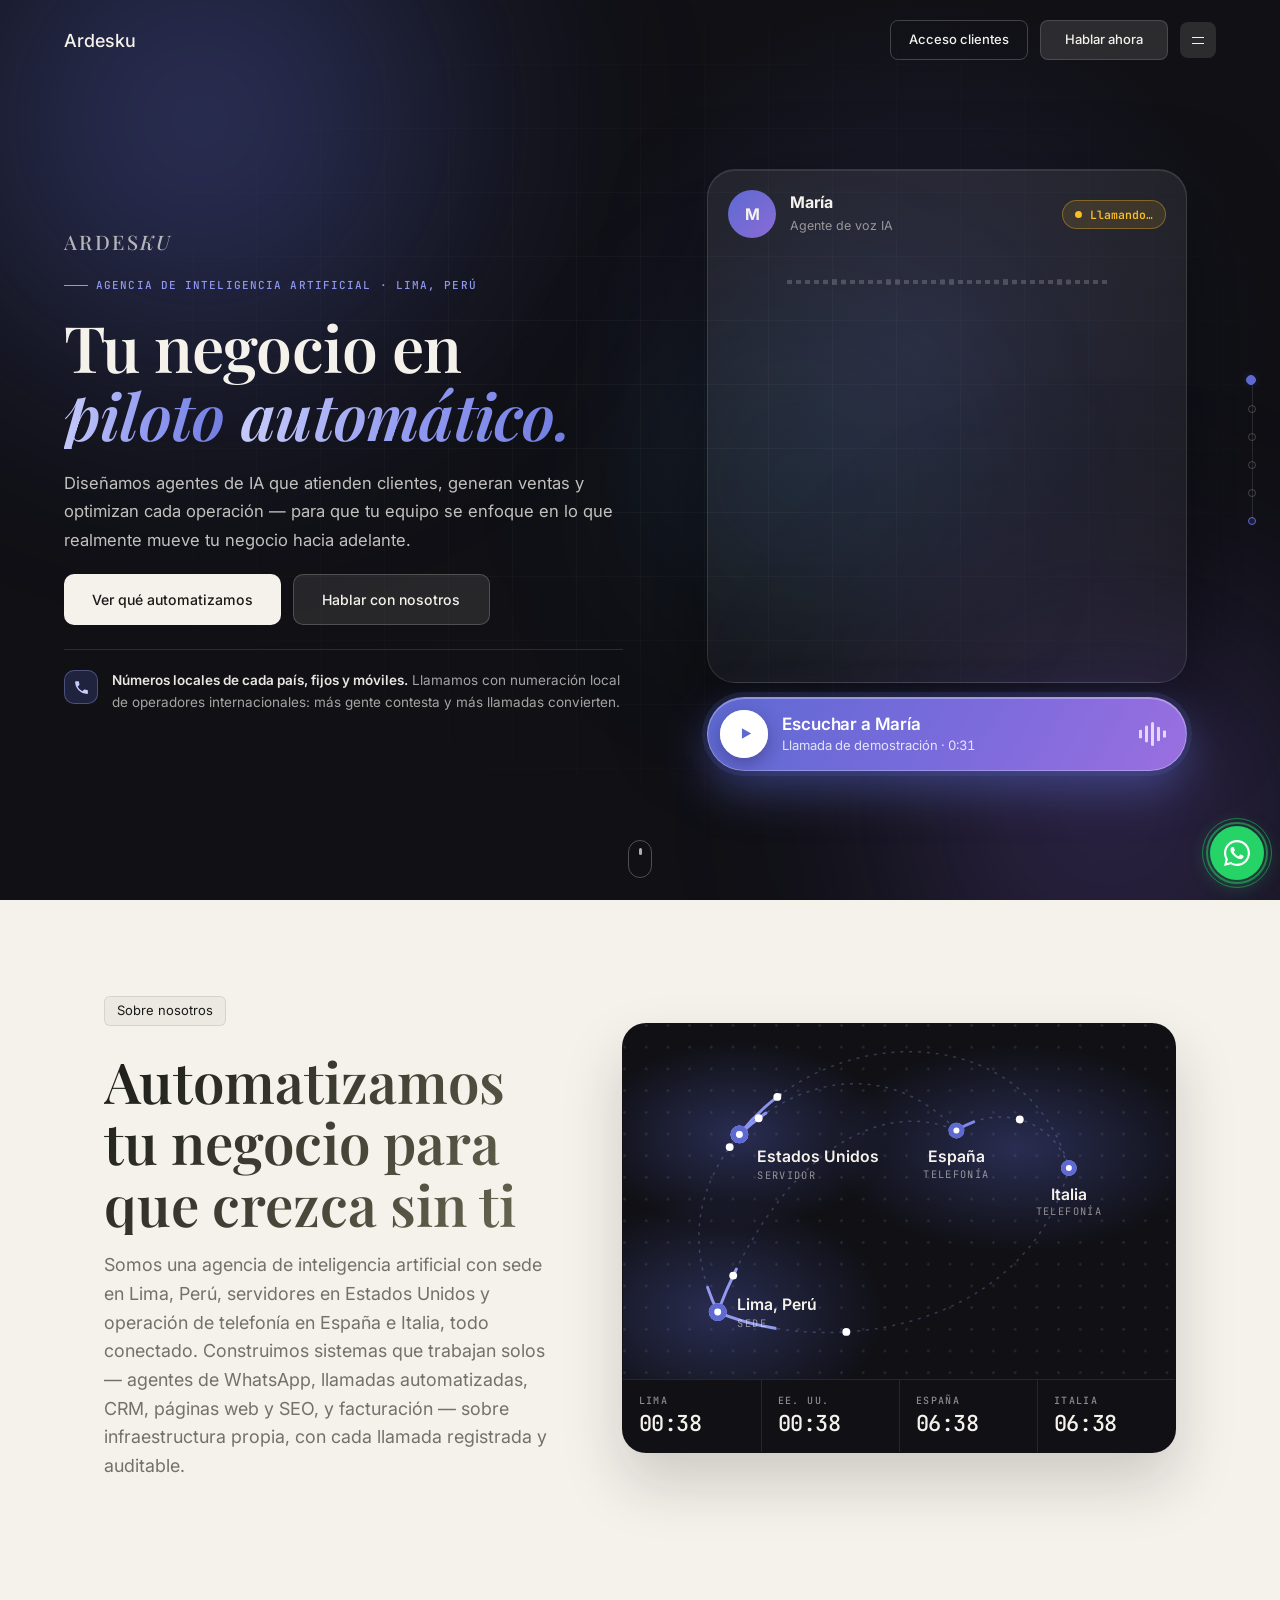
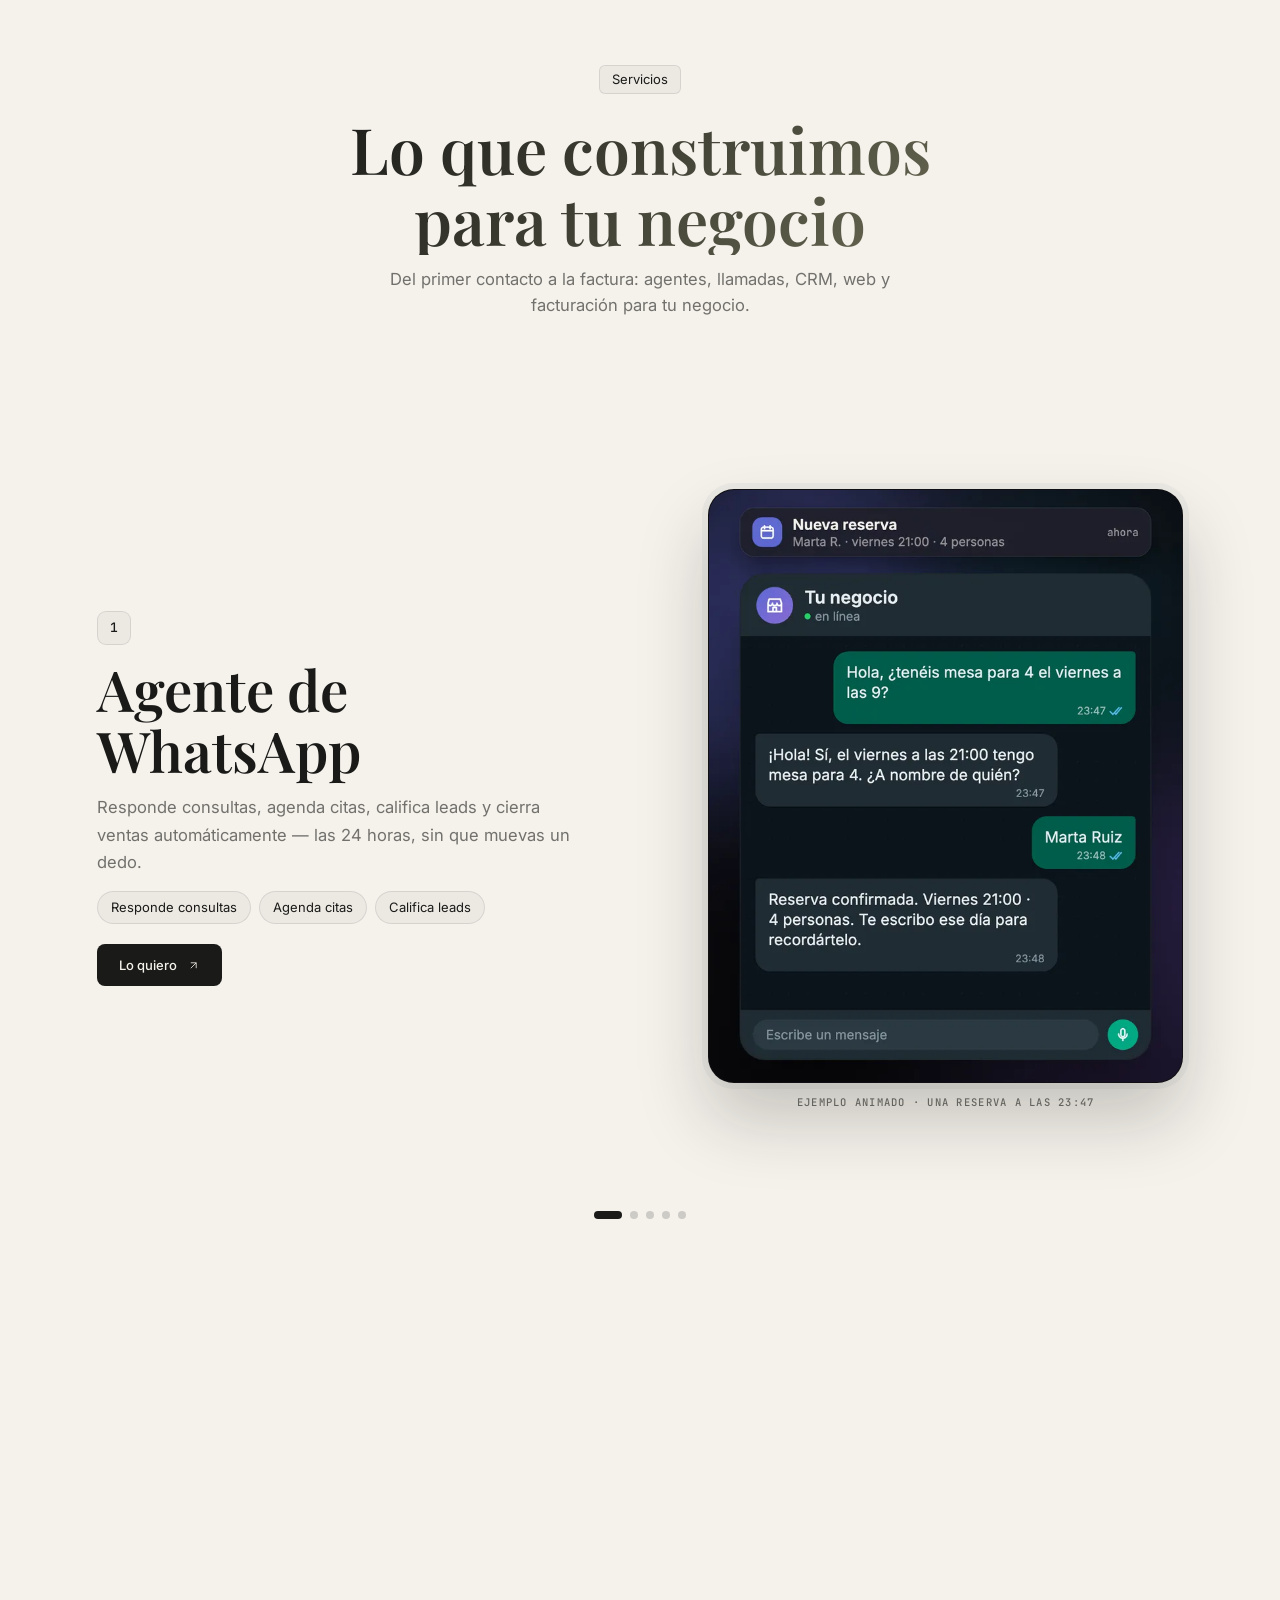
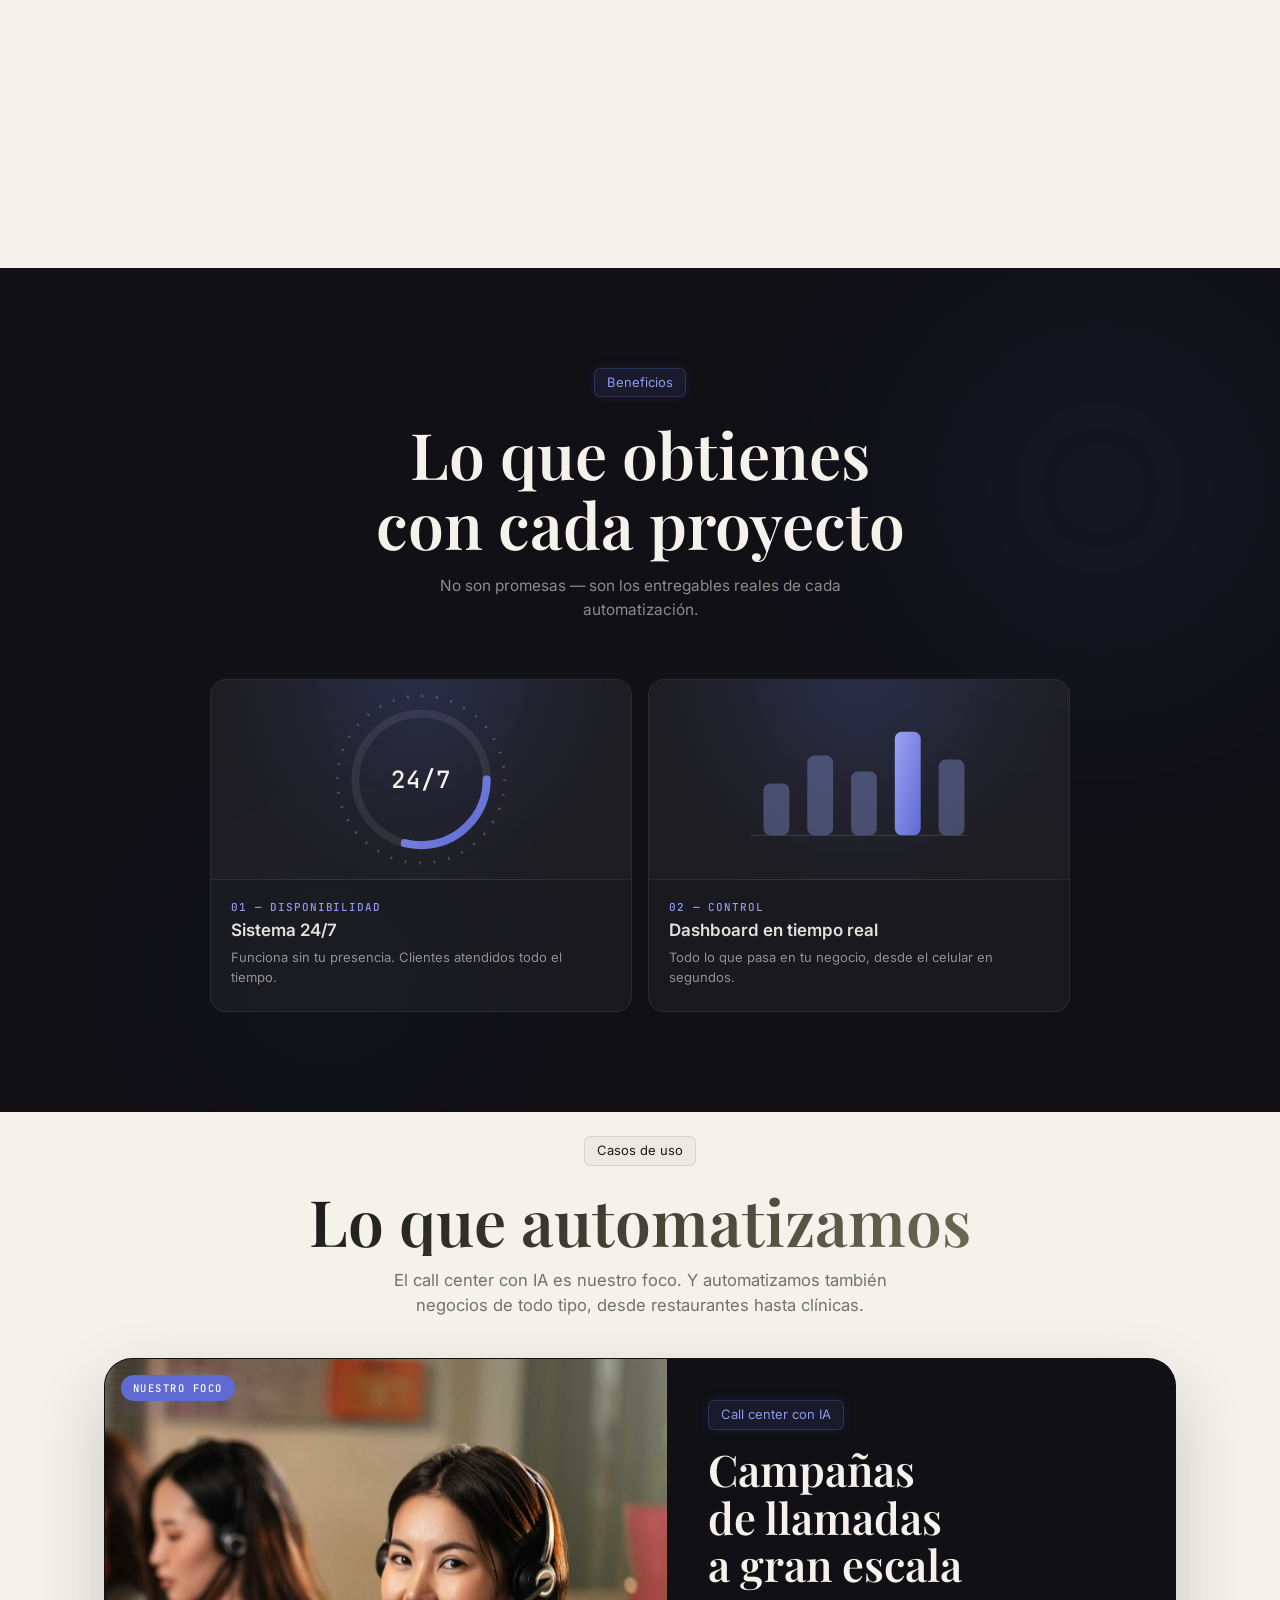
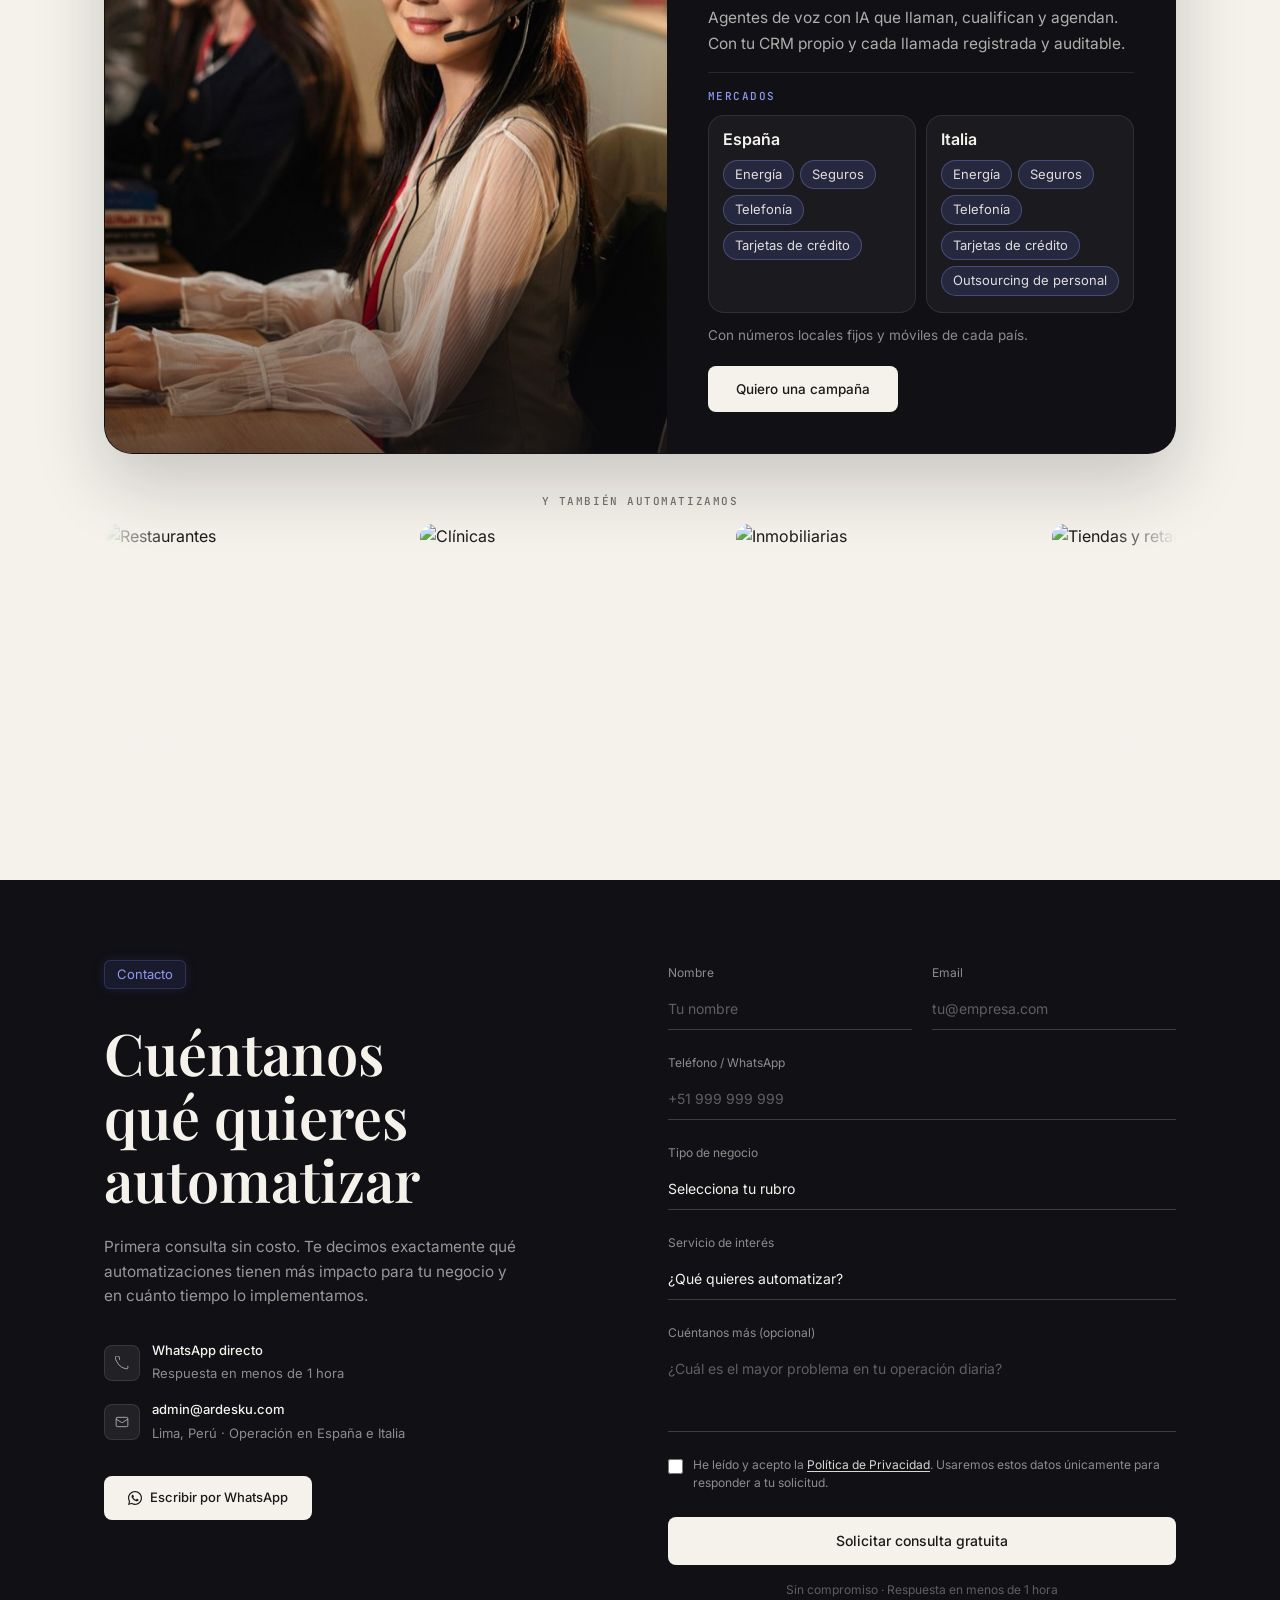
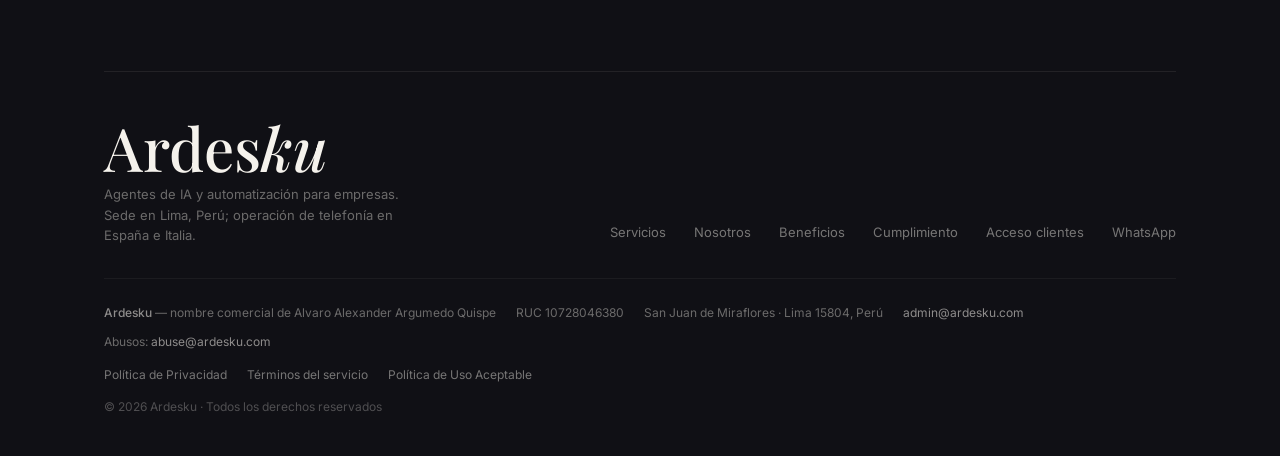
==== commit 66ba8fd4: "fix(web): botón de María, escenas que se mueven en iPhone con ahorro de batería y casos de uso por p" ====
--- a/index.html
+++ b/index.html
@@ -47,7 +47,8 @@
   <!-- Fuentes sin bloquear el renderizado (si Google Fonts tarda, el texto ya se ve con la fuente de reserva) -->
   <link rel="preload" as="style" href="https://fonts.googleapis.com/css2?family=Playfair+Display:ital,wght@0,400..900;1,400..900&family=Inter:ital,opsz,wght@0,14..32,100..900&family=JetBrains+Mono:wght@400;500&display=swap" onload="this.onload=null;this.rel='stylesheet'" />
   <noscript><link rel="stylesheet" href="https://fonts.googleapis.com/css2?family=Playfair+Display:ital,wght@0,400..900;1,400..900&family=Inter:ital,opsz,wght@0,14..32,100..900&family=JetBrains+Mono:wght@400;500&display=swap" /></noscript>
-  <link rel="stylesheet" href="/assets/site.css" />
+  <!-- ?v= : subirlo al cambiar site.css o site.js; sin él, el móvil mezcla el HTML nuevo con los estilos viejos que tiene en caché -->
+  <link rel="stylesheet" href="/assets/site.css?v=20261001" />
   <script>document.documentElement.classList.add('js');</script>
 </head>
 <body>
@@ -369,17 +370,25 @@
       <div class="focus-media">
         <img src="/media/callcenter.jpg" width="1200" height="800" loading="lazy" decoding="async" alt="Agente de call center con auricular sonriendo a cámara, con otros agentes trabajando detrás" />
         <span class="focus-badge">Nuestro foco</span>
-        <ul class="focus-tags" aria-label="Sectores en los que operamos"><li>Energía</li><li>Seguros</li><li>Telefonía</li><li>Tarjetas de crédito</li><li>y más sectores</li></ul>
       </div>
       <div class="focus-body">
         <span class="section-label label-glow">Call center con IA</span>
         <h3 id="focus-t" class="serif">Campañas de llamadas a gran escala</h3>
         <p>Agentes de voz con IA que llaman, cualifican y agendan. Con tu CRM propio y cada llamada registrada y auditable.</p>
-        <dl class="focus-rows">
-          <div><dt>Mercados</dt><dd>España e Italia, con números locales fijos y móviles de cada país.</dd></div>
-          <div><dt>Italia</dt><dd>Outsourcing de personal: captación de empresas que quieren externalizar su gestión laboral.</dd></div>
-          <div><dt>Clientes</dt><dd><b class="focus-client">KINETICA</b> <span>Italia · outsourcing de personal</span></dd></div>
-        </dl>
+        <div class="focus-mk">
+          <p class="focus-mk-t">Mercados</p>
+          <div class="focus-mk-grid">
+            <section aria-labelledby="mk-es">
+              <h4 id="mk-es">España</h4>
+              <ul><li>Energía</li><li>Seguros</li><li>Telefonía</li><li>Tarjetas de crédito</li></ul>
+            </section>
+            <section aria-labelledby="mk-it">
+              <h4 id="mk-it">Italia</h4>
+              <ul><li>Energía</li><li>Seguros</li><li>Telefonía</li><li>Tarjetas de crédito</li><li>Outsourcing de personal</li></ul>
+            </section>
+          </div>
+          <p class="focus-mk-n">Con números locales fijos y móviles de cada país.</p>
+        </div>
         <a href="#contacto" class="hero-btn hero-btn-primary focus-cta">Quiero una campaña</a>
       </div>
     </article>
@@ -555,6 +564,6 @@
 </dialog>
 
 <script type="application/json" id="demo-data">{"total":30.74,"result":20.36,"maria":[{"t":1.2,"d":8.24,"words":[{"w":"Hola,","s":0.12},{"w":"buenas","s":0.4},{"w":"tardes,","s":0.69},{"w":"¿hablo","s":1.11},{"w":"con","s":1.43},{"w":"Carlos?","s":1.61},{"w":"Soy","s":2.21},{"w":"María,","s":2.47},{"w":"la","s":3},{"w":"asistente","s":3.1},{"w":"virtual","s":3.58},{"w":"de","s":3.94},{"w":"la","s":4.04},{"w":"clínica","s":4.15},{"w":"dental.","s":4.52},{"w":"Le","s":5.27},{"w":"llamo","s":5.45},{"w":"para","s":5.71},{"w":"recordarle","s":5.9},{"w":"su","s":6.51},{"w":"revisión","s":6.67},{"w":"de","s":7.11},{"w":"este","s":7.18},{"w":"jueves.","s":7.39}]},{"t":12.59,"d":4.48,"words":[{"w":"Claro","s":0.12},{"w":"que","s":0.47},{"w":"sí.","s":0.58},{"w":"Tengo","s":1.05},{"w":"hueco","s":1.37},{"w":"el","s":1.62},{"w":"viernes","s":1.71},{"w":"a","s":2.09},{"w":"las","s":2.15},{"w":"diez","s":2.31},{"w":"y","s":2.51},{"w":"media.","s":2.59},{"w":"¿Le","s":3.28},{"w":"viene","s":3.51},{"w":"bien?","s":3.72}]},{"t":18.97,"d":6.38,"words":[{"w":"Perfecto.","s":0.12},{"w":"Queda","s":1.14},{"w":"anotado:","s":1.39},{"w":"viernes,","s":2.19},{"w":"a","s":2.66},{"w":"las","s":2.76},{"w":"diez","s":2.89},{"w":"y","s":3.07},{"w":"media.","s":3.15},{"w":"Le","s":3.84},{"w":"llegará","s":4},{"w":"un","s":4.37},{"w":"mensaje","s":4.46},{"w":"de","s":4.97},{"w":"confirmación.","s":5.08}]},{"t":27.15,"d":3.09,"words":[{"w":"Gracias","s":0.12},{"w":"a","s":0.58},{"w":"usted,","s":0.63},{"w":"Carlos.","s":0.94},{"w":"¡Que","s":1.61},{"w":"tenga","s":1.85},{"w":"un","s":2.05},{"w":"buen","s":2.14},{"w":"día!","s":2.36}]}],"cliente":[{"t":9.84,"d":2.4,"text":"Ah, sí. Oye, ¿podría ser mejor el viernes?"},{"t":17.42,"d":1.2,"text":"Sí, me va bien."},{"t":25.7,"d":1.1,"text":"Genial, gracias."}]}</script>
-<script src="/assets/site.js" defer></script>
+<script src="/assets/site.js?v=20261001" defer></script>
 </body>
 </html>
--- a/assets/site.css
+++ b/assets/site.css
@@ -190,35 +190,38 @@
 .lc-ctl { margin-top: 14px; }
 .lc-btn[hidden] { display: none; }
 .lc-btn {
-  position: relative; display: flex; align-items: center; gap: 14px; width: 100%; min-height: 66px; padding: 11px 18px 11px 11px; border-radius: 22px; text-align: left; overflow: hidden; isolation: isolate;
-  color: var(--on-dark); background: linear-gradient(135deg, rgba(94,106,210,.42), rgba(138,107,214,.2)); border: 1px solid rgba(154,163,242,.45);
-  box-shadow: 0 16px 44px rgba(94,106,210,.3), inset 0 1px 0 rgba(255,255,255,.16);
+  position: relative; display: flex; align-items: center; gap: 14px; width: 100%; min-height: 72px; padding: 12px 20px 12px 12px; border-radius: 999px; text-align: left; isolation: isolate;
+  color: #fff; background: linear-gradient(120deg, #5E6AD2 0%, #7c6bdc 55%, #9a6fe0 100%); border: 1px solid rgba(255,255,255,.28);
+  box-shadow: 0 18px 46px rgba(94,106,210,.5), 0 0 0 5px rgba(94,106,210,.16), inset 0 1px 0 rgba(255,255,255,.3);
   transition: transform .35s var(--ease), box-shadow .35s var(--ease), border-color .3s;
-}
-.lc-btn::before { content: ''; position: absolute; inset: 0; z-index: -1; background: linear-gradient(105deg, transparent 32%, rgba(255,255,255,.17) 50%, transparent 68%); transform: translateX(-130%); animation: lc-shine 5s ease-in-out infinite; }
-@keyframes lc-shine { 0%, 60% { transform: translateX(-130%); } 100% { transform: translateX(130%); } }
-.lc-btn:hover { transform: translateY(-2px); border-color: rgba(201,205,251,.7); box-shadow: 0 20px 52px rgba(94,106,210,.42), inset 0 1px 0 rgba(255,255,255,.2); }
+  -webkit-tap-highlight-color: transparent;
+}
+/* El brillo se mueve con background-position (no con transform): así no hace falta recortar el botón y el halo del icono no sale cortado */
+.lc-btn::before { content: ''; position: absolute; inset: 0; z-index: -1; border-radius: inherit; background: linear-gradient(105deg, transparent 40%, rgba(255,255,255,.26) 50%, transparent 60%) no-repeat; background-size: 250% 100%; background-position: 170% 0; animation: lc-shine 4.5s ease-in-out infinite; }
+@keyframes lc-shine { 0%, 55% { background-position: 170% 0; } 100% { background-position: -70% 0; } }
+.lc-btn:hover { transform: translateY(-2px); border-color: rgba(255,255,255,.5); box-shadow: 0 22px 54px rgba(94,106,210,.62), 0 0 0 5px rgba(94,106,210,.2), inset 0 1px 0 rgba(255,255,255,.36); }
 .lc-btn:active { transform: scale(.985); }
-.lc-btn-ic { position: relative; flex: none; width: 44px; height: 44px; border-radius: 50%; display: grid; place-items: center; color: var(--accent); background: linear-gradient(145deg, #fff, #dfe2ff); box-shadow: 0 8px 20px rgba(0,0,0,.35); transition: background .3s, color .3s; }
-.lc-btn-ic > svg:not(.lc-ring) { position: relative; z-index: 1; }
-#lc-ic-play { margin-left: 2px; }
+.lc-btn-ic { position: relative; flex: none; width: 48px; height: 48px; border-radius: 50%; display: grid; place-items: center; color: var(--accent); background: #fff; box-shadow: 0 6px 18px rgba(20,20,60,.35); transition: background .3s, color .3s; }
+.lc-btn-ic > svg:not(.lc-ring) { position: relative; z-index: 1; width: 17px; height: 17px; }
+#lc-ic-play { margin-left: 3px; }
+#lc-ic-stop { width: 14px; height: 14px; }
 .lc-btn-ic svg[hidden] { display: none; }
-.lc-btn-ic::after { content: ''; position: absolute; inset: -5px; border-radius: 50%; border: 2px solid rgba(201,205,251,.7); animation: lc-halo 2.4s ease-out infinite; pointer-events: none; }
-@keyframes lc-halo { 0% { transform: scale(.85); opacity: .9; } 100% { transform: scale(1.5); opacity: 0; } }
-.lc-ring { position: absolute; inset: -4px; width: 52px; height: 52px; transform: rotate(-90deg); opacity: 0; transition: opacity .3s; pointer-events: none; }
+.lc-btn-ic::after { content: ''; position: absolute; inset: 0; border-radius: 50%; border: 2px solid rgba(255,255,255,.75); animation: lc-halo 2.2s ease-out infinite; pointer-events: none; }
+@keyframes lc-halo { 0% { transform: scale(1); opacity: .9; } 100% { transform: scale(1.32); opacity: 0; } }
+.lc-ring { position: absolute; inset: -4px; width: 56px; height: 56px; transform: rotate(-90deg); opacity: 0; transition: opacity .3s; pointer-events: none; }
 .lc-ring circle { fill: none; stroke-width: 2.5; }
-.lc-ring-bg { stroke: rgba(255,255,255,.22); }
+.lc-ring-bg { stroke: rgba(255,255,255,.3); }
 .lc-ring-fg { stroke: #fff; stroke-linecap: round; stroke-dasharray: 100; stroke-dashoffset: 100; }
-.lc-btn[aria-pressed="true"] .lc-btn-ic { background: linear-gradient(145deg, var(--accent), #7b6fe0); color: #fff; }
+.lc-btn[aria-pressed="true"] .lc-btn-ic { background: var(--ink); color: #fff; }
 .lc-btn[aria-pressed="true"] .lc-btn-ic::after { animation: none; opacity: 0; }
 .lc-btn[aria-pressed="true"] .lc-ring { opacity: 1; }
-.lc-btn-tx { min-width: 0; }
-.lc-btn-tx b { display: block; font-size: 15.5px; font-weight: 600; line-height: 1.25; letter-spacing: -.005em; }
-.lc-btn-tx small { display: block; margin-top: 3px; font: 500 10.5px var(--mono); letter-spacing: .1em; text-transform: uppercase; color: rgba(245,242,236,.62); white-space: nowrap; overflow: hidden; text-overflow: ellipsis; }
+.lc-btn-tx { min-width: 0; flex: 1 1 auto; }
+.lc-btn-tx b { display: block; font-size: 17px; font-weight: 600; line-height: 1.2; letter-spacing: -.01em; }
+.lc-btn-tx small { display: block; margin-top: 3px; font-size: 13px; font-weight: 400; line-height: 1.3; color: rgba(255,255,255,.82); white-space: nowrap; overflow: hidden; text-overflow: ellipsis; font-variant-numeric: tabular-nums; }
 .lc-eq { margin-left: auto; display: flex; align-items: center; gap: 3px; height: 24px; flex: none; }
-.lc-eq i { display: block; width: 3px; height: 100%; border-radius: 2px; background: rgba(245,242,236,.5); transform: scaleY(var(--h, .4)); }
+.lc-eq i { display: block; width: 3px; height: 100%; border-radius: 2px; background: rgba(255,255,255,.75); transform: scaleY(var(--h, .4)); }
 .lc-eq i:nth-child(1) { --h: .35; } .lc-eq i:nth-child(2) { --h: .7; } .lc-eq i:nth-child(3) { --h: 1; } .lc-eq i:nth-child(4) { --h: .6; } .lc-eq i:nth-child(5) { --h: .3; }
-.lc-btn[aria-pressed="true"] .lc-eq i { background: var(--accent-soft); animation: lc-eq .9s ease-in-out infinite alternate; }
+.lc-btn[aria-pressed="true"] .lc-eq i { background: #fff; animation: lc-eq .9s ease-in-out infinite alternate; }
 .lc-btn[aria-pressed="true"] .lc-eq i:nth-child(2) { animation-delay: -.25s; } .lc-btn[aria-pressed="true"] .lc-eq i:nth-child(3) { animation-delay: -.5s; }
 .lc-btn[aria-pressed="true"] .lc-eq i:nth-child(4) { animation-delay: -.15s; } .lc-btn[aria-pressed="true"] .lc-eq i:nth-child(5) { animation-delay: -.4s; }
 @keyframes lc-eq { from { transform: scaleY(.22); } to { transform: scaleY(1); } }
@@ -435,23 +438,26 @@
 
 .focus { display: grid; grid-template-columns: minmax(0,1fr); border-radius: 28px; overflow: hidden; background: var(--ink); color: var(--on-dark); border: 1px solid rgba(26,26,24,.2); box-shadow: 0 30px 70px rgba(26,26,24,.2); }
 @media (min-width: 900px) { .focus { grid-template-columns: minmax(0,1.05fr) minmax(0,.95fr); } }
-.focus-media { position: relative; min-height: 300px; background: #1c1c24; }
+/* En móvil la foto va entera, a su proporción (3:2); en escritorio llena la columna */
+.focus-media { position: relative; aspect-ratio: 3/2; max-height: 460px; width: 100%; background: #1c1c24; }
+@media (min-width: 900px) { .focus-media { aspect-ratio: auto; max-height: none; min-height: 420px; } }
 .focus-media img { position: absolute; inset: 0; width: 100%; height: 100%; object-fit: cover; object-position: 72% 40%; }
-.focus-media::after { content: ''; position: absolute; inset: 0; background: linear-gradient(to top, rgba(16,16,21,.88) 0%, rgba(16,16,21,.3) 42%, rgba(16,16,21,0) 70%); }
-.focus-badge { position: absolute; top: 18px; left: 18px; z-index: 2; padding: 6px 12px; border-radius: 999px; font: 500 10.5px var(--mono); letter-spacing: .14em; text-transform: uppercase; color: #fff; background: var(--accent); box-shadow: 0 8px 22px var(--accent-glow); }
-.focus-tags { position: absolute; z-index: 2; left: 18px; right: 18px; bottom: 18px; display: flex; flex-wrap: wrap; gap: 8px; }
-.focus-tags li { padding: 8px 14px; border-radius: 999px; font-size: 13px; font-weight: 500; color: #fff; background: rgba(245,242,236,.16); border: 1px solid rgba(245,242,236,.32); backdrop-filter: blur(10px); -webkit-backdrop-filter: blur(10px); }
-.focus-body { display: flex; flex-direction: column; align-items: flex-start; justify-content: center; gap: 16px; padding: clamp(24px, 3.2vw, 46px); }
+.focus-media::after { content: ''; position: absolute; inset: 0; background: linear-gradient(to top, rgba(16,16,21,.55) 0%, rgba(16,16,21,0) 38%); }
+.focus-badge { position: absolute; top: 16px; left: 16px; z-index: 2; padding: 6px 12px; border-radius: 999px; font: 500 10.5px var(--mono); letter-spacing: .14em; text-transform: uppercase; color: #fff; background: var(--accent); box-shadow: 0 8px 22px var(--accent-glow); }
+.focus-body { display: flex; flex-direction: column; align-items: flex-start; justify-content: center; gap: 16px; padding: clamp(22px, 3.2vw, 46px); min-width: 0; }
 .focus-body .section-label { margin-bottom: 0; }
-.focus-body h3 { font-family: 'Playfair Display', serif; font-size: clamp(30px, 3.4vw, 46px); font-weight: 600; line-height: 1.1; }
+.focus-body h3 { font-family: 'Playfair Display', serif; font-size: clamp(28px, 3.4vw, 46px); font-weight: 600; line-height: 1.1; }
 .focus-body > p { font-size: 15.5px; line-height: 1.65; color: rgba(245,242,236,.7); }
-.focus-rows { width: 100%; }
-.focus-rows > div { display: flex; gap: 16px; align-items: baseline; padding: 12px 0; border-top: 1px solid rgba(245,242,236,.1); }
-.focus-rows dt { flex: none; width: 78px; font: 500 11px var(--mono); letter-spacing: .12em; text-transform: uppercase; color: #8f98f0; }
-.focus-rows dd { font-size: 14.5px; line-height: 1.5; color: rgba(245,242,236,.86); }
-.focus-client { font-weight: 700; letter-spacing: .14em; color: #fff; margin-right: 8px; }
-.focus-rows dd span { color: rgba(245,242,236,.55); font-size: 13.5px; }
-.focus-cta { margin-top: 4px; height: 44px; border-radius: 8px; font-size: 13px; }
+.focus-mk { width: 100%; display: flex; flex-direction: column; gap: 12px; padding-top: 16px; border-top: 1px solid rgba(245,242,236,.1); }
+.focus-mk-t { font: 500 11px var(--mono); letter-spacing: .14em; text-transform: uppercase; color: #8f98f0; }
+.focus-mk-grid { display: grid; grid-template-columns: minmax(0,1fr); gap: 10px; }
+@media (min-width: 560px) { .focus-mk-grid { grid-template-columns: repeat(2, minmax(0,1fr)); } }
+.focus-mk section { padding: 14px 14px 16px; border-radius: 16px; background: rgba(245,242,236,.045); border: 1px solid rgba(245,242,236,.1); }
+.focus-mk h4 { font-size: 16px; font-weight: 600; line-height: 1.2; margin-bottom: 10px; }
+.focus-mk ul { display: flex; flex-wrap: wrap; gap: 6px; }
+.focus-mk li { padding: 5px 11px; border-radius: 999px; font-size: 13px; line-height: 1.35; color: rgba(245,242,236,.9); background: rgba(94,106,210,.18); border: 1px solid rgba(154,163,242,.3); }
+.focus-mk-n { font-size: 13.5px; line-height: 1.55; color: rgba(245,242,236,.55); }
+.focus-cta { margin-top: 4px; height: 46px; border-radius: 8px; font-size: 13.5px; }
 .casos-also { font: 500 11px var(--mono); letter-spacing: .14em; text-transform: uppercase; color: var(--muted); }
 
 /* Si el navegador no deja arrancar un vídeo solo (ahorro de batería, movimiento reducido…), se ve un botón para reproducirlo */
@@ -459,6 +465,8 @@
 .needs-tap > .vplay { display: flex; }
 .vplay span { display: inline-flex; align-items: center; gap: 10px; padding: 12px 20px 12px 16px; border-radius: 999px; background: rgba(245,242,236,.95); color: var(--fg); font-size: 14px; font-weight: 600; box-shadow: 0 14px 38px rgba(0,0,0,.45); transition: transform .3s var(--ease); }
 .vplay:hover span, .vplay:focus-visible span { transform: scale(1.06); }
+/* iPhone en ahorro de batería: los vídeos no arrancan solos, pero una imagen animada sí se mueve. Va encima del vídeo parado */
+.vanim { position: absolute; inset: 0; z-index: 2; width: 100%; height: 100%; object-fit: cover; }
 
 /* ═══════════ CONTACTO ═══════════ */
 #contacto { padding: 80px 0 0; background: var(--ink); color: var(--on-dark); }
@@ -545,12 +553,15 @@
   .nav-link-item a { padding: 16px 28px; }
   .lc { padding: 16px; border-radius: 24px; } .lc-chat { height: 244px; }
   .lc-pill { font-size: 10px; padding: 5px 9px; gap: 6px; } .lc-who span { font-size: 12px; }
-  .focus-media { min-height: 260px; }
-  .focus-rows dt { width: 70px; }
+  .focus { border-radius: 22px; } .focus-cta { width: 100%; }
   .cmp-body { padding-top: 40px; padding-bottom: 64px; }
 }
 
 @media (max-width: 420px) { .lc-pill .pl { display: none; } }
+@media (max-width: 360px) {
+  .net-clocks li { padding: 12px 6px 12px 10px; } .net-clocks b { font-size: 15px; } .net-clocks span { letter-spacing: .08em; }
+  .lc-btn { gap: 11px; padding-right: 16px; } .lc-btn-tx b { font-size: 16px; } .lc-btn-tx small { font-size: 12px; }
+}
 
 /* ═══════════ Movimiento reducido ═══════════ */
 @media (prefers-reduced-motion: reduce) {
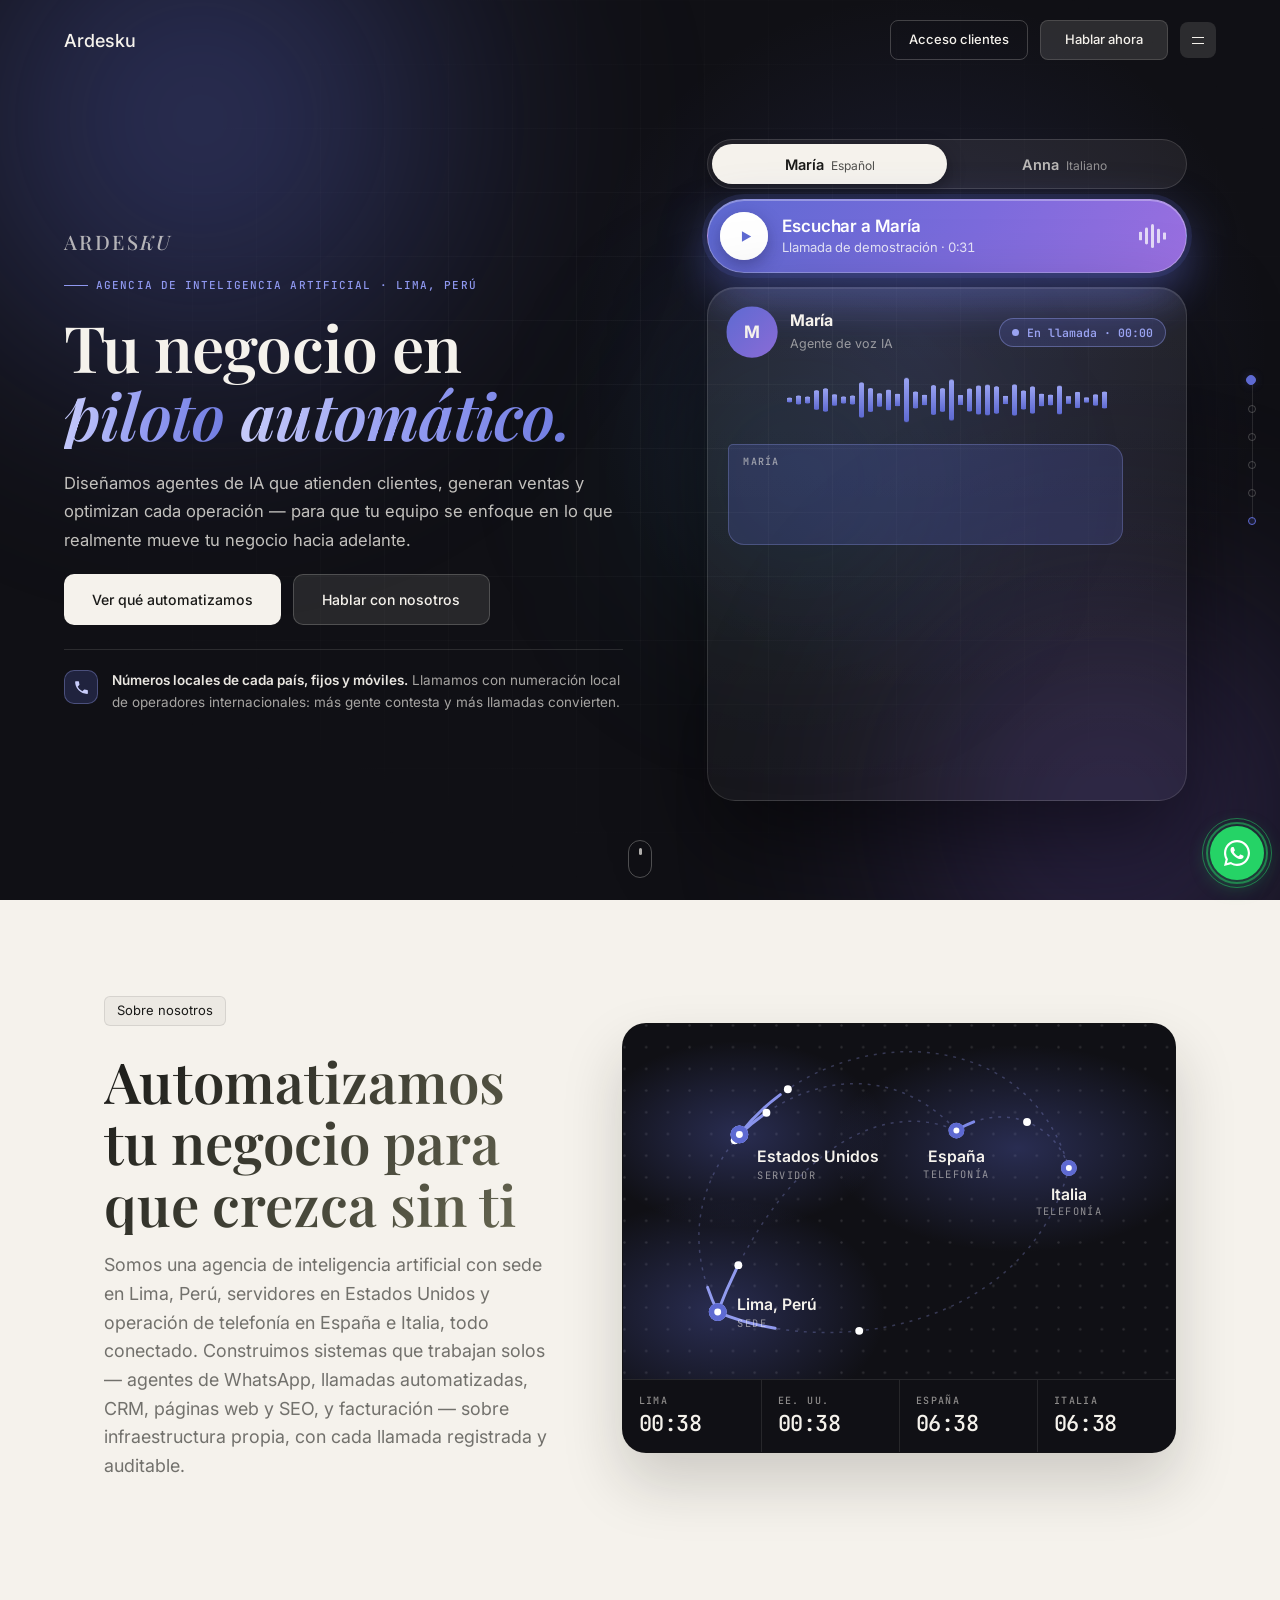
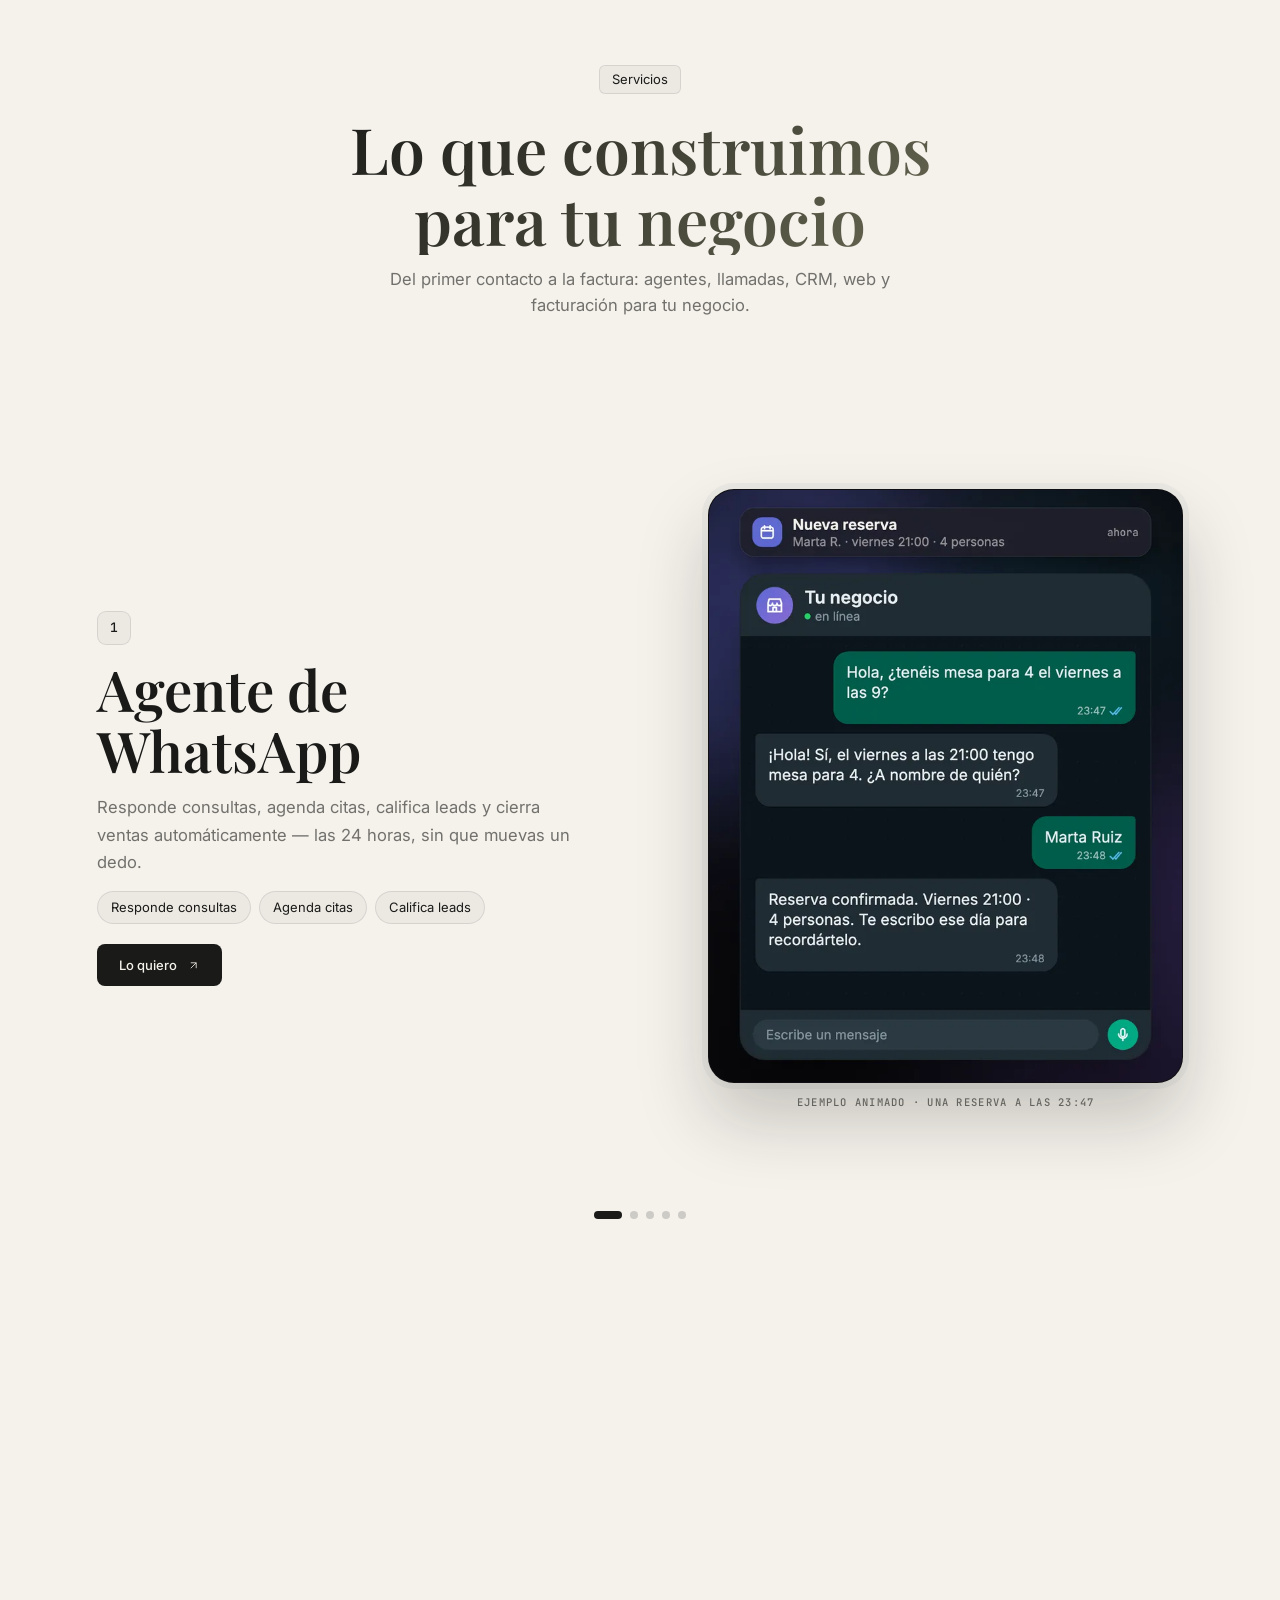
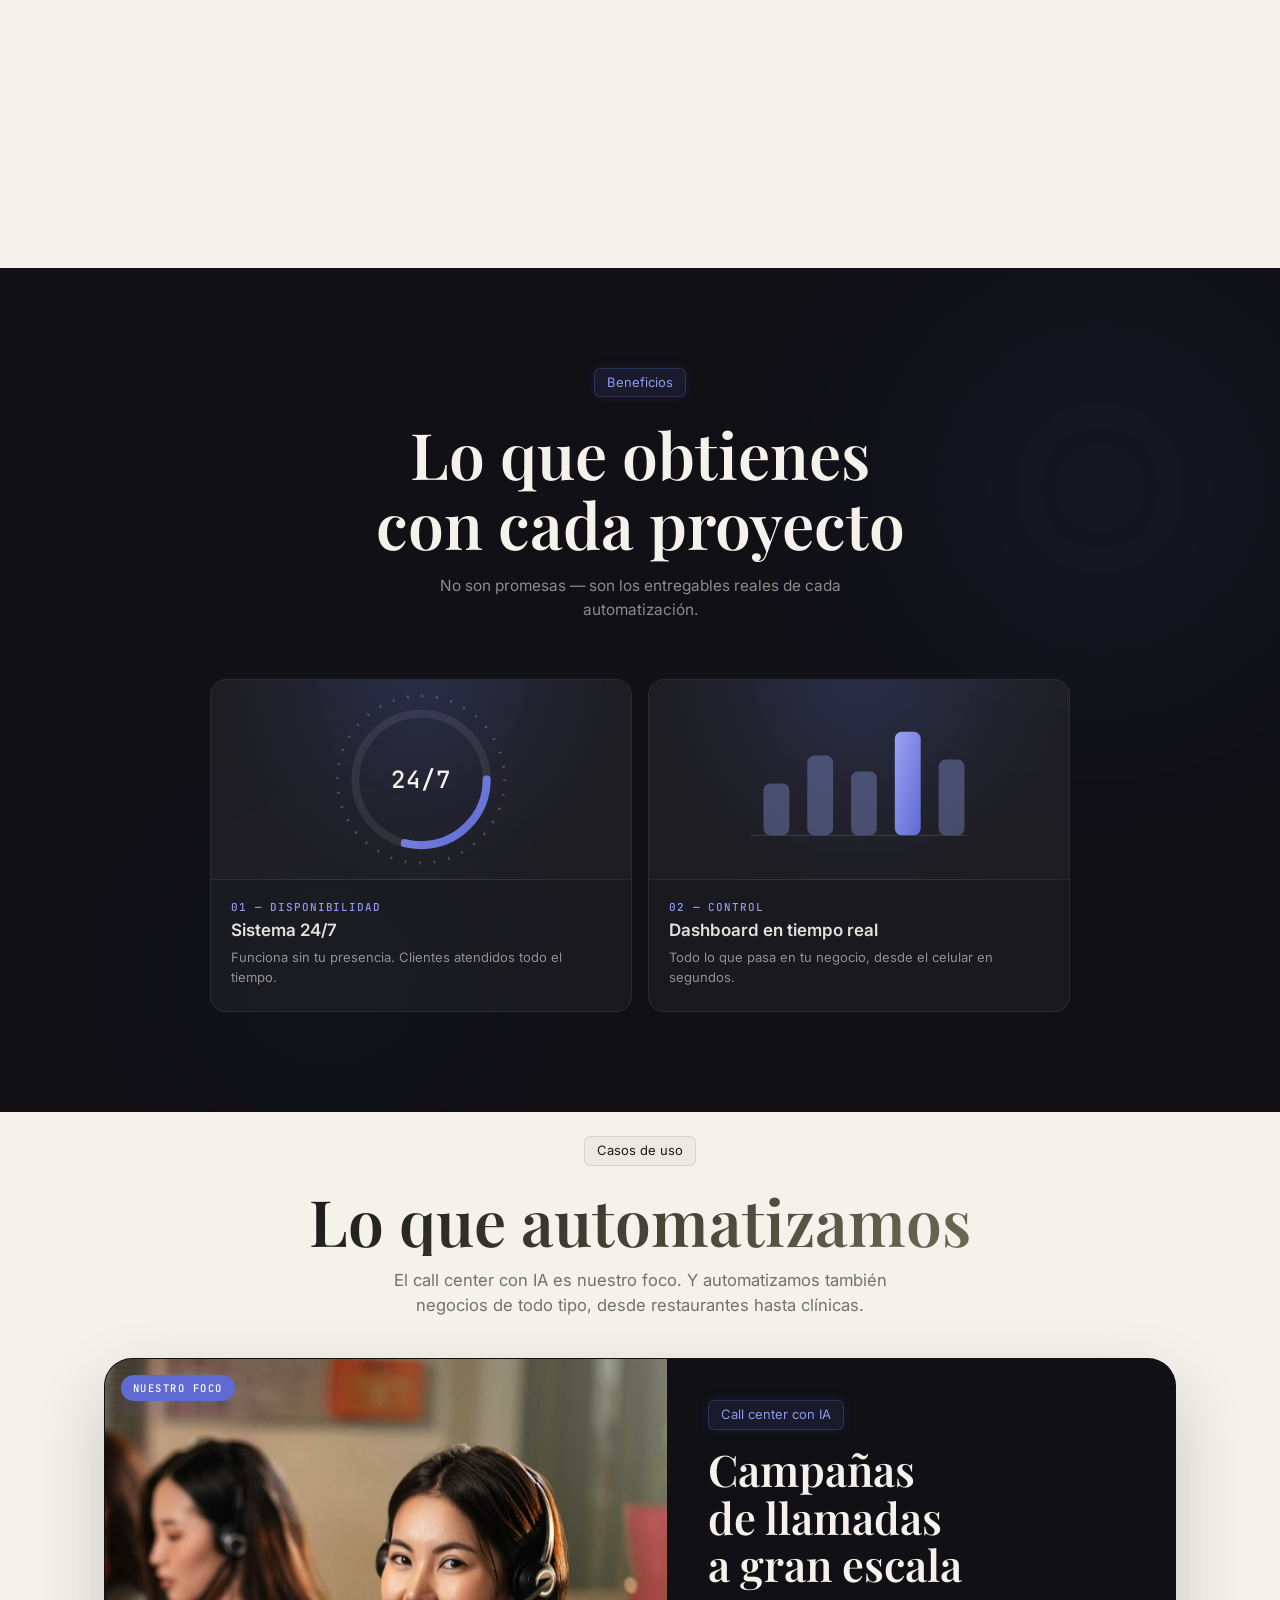
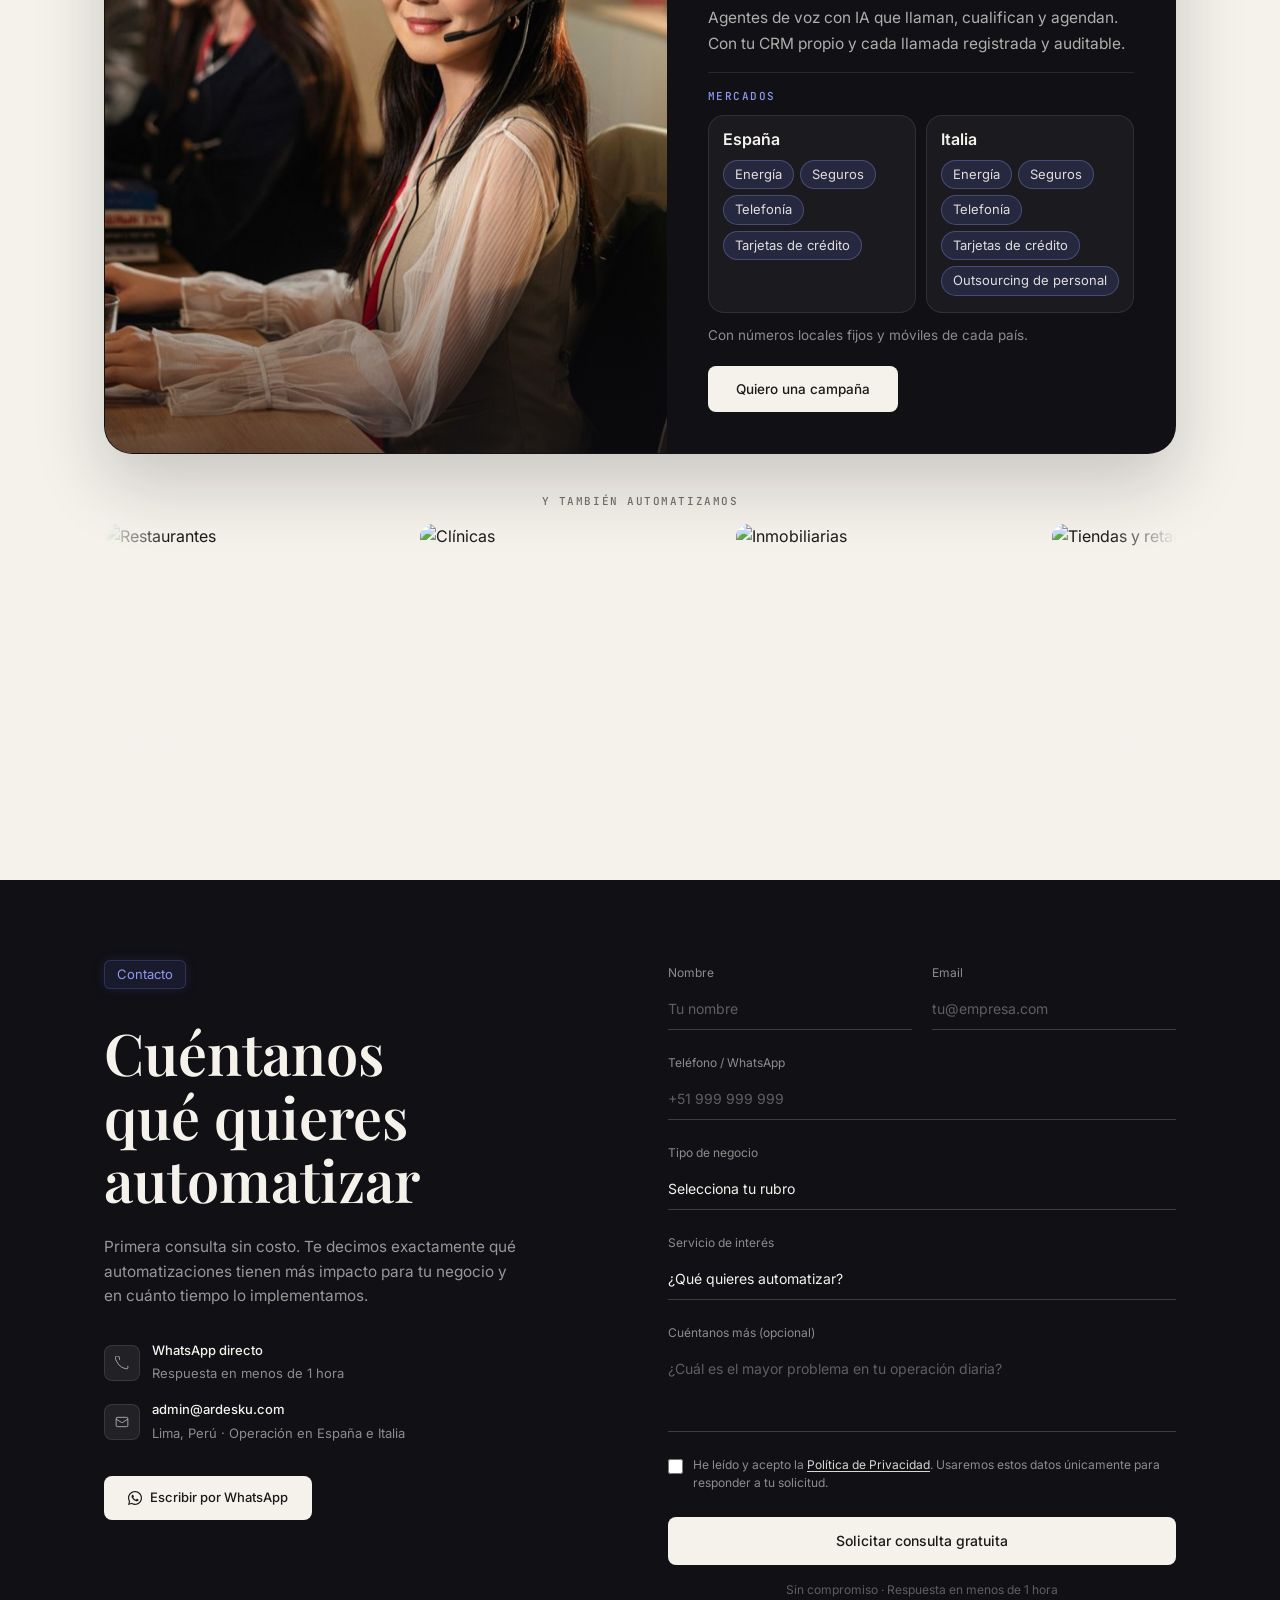
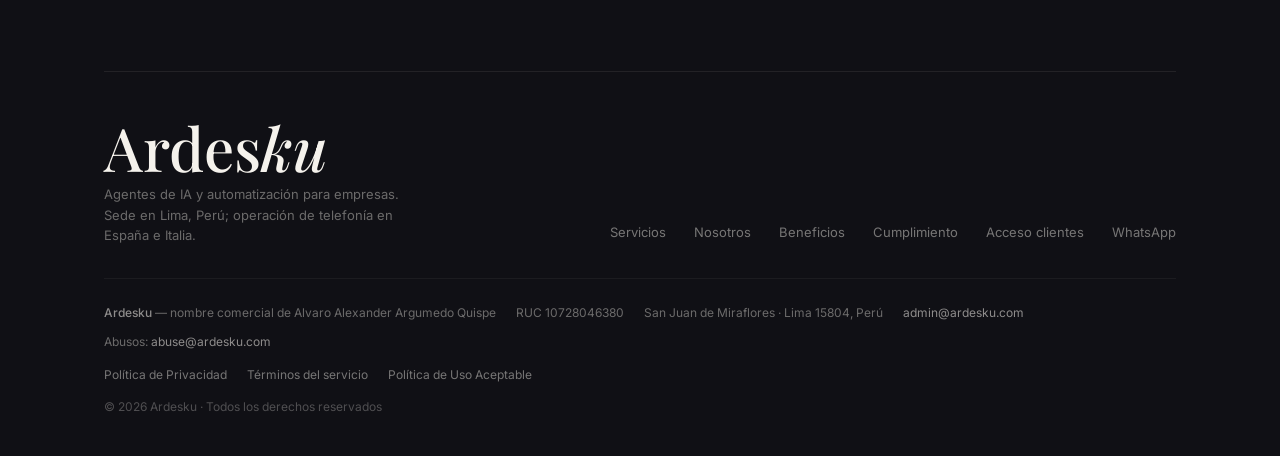
==== commit 6348c3c7: "feat(web): escenas de servicios en vivo, demo de Anna en italiano y selector María/Anna - Las escena" ====
--- a/index.html
+++ b/index.html
@@ -48,7 +48,7 @@
   <link rel="preload" as="style" href="https://fonts.googleapis.com/css2?family=Playfair+Display:ital,wght@0,400..900;1,400..900&family=Inter:ital,opsz,wght@0,14..32,100..900&family=JetBrains+Mono:wght@400;500&display=swap" onload="this.onload=null;this.rel='stylesheet'" />
   <noscript><link rel="stylesheet" href="https://fonts.googleapis.com/css2?family=Playfair+Display:ital,wght@0,400..900;1,400..900&family=Inter:ital,opsz,wght@0,14..32,100..900&family=JetBrains+Mono:wght@400;500&display=swap" /></noscript>
   <!-- ?v= : subirlo al cambiar site.css o site.js; sin él, el móvil mezcla el HTML nuevo con los estilos viejos que tiene en caché -->
-  <link rel="stylesheet" href="/assets/site.css?v=20261001" />
+  <link rel="stylesheet" href="/assets/site.css?v=20261002" />
   <script>document.documentElement.classList.add('js');</script>
 </head>
 <body>
@@ -96,27 +96,14 @@
         <a href="#servicios" class="hero-btn hero-btn-primary">Ver qué automatizamos</a>
         <a href="#contacto" class="hero-btn hero-btn-secondary">Hablar con nosotros</a>
       </div>
-      <div class="hero-num he he-7">
-        <span class="hero-num-ic" aria-hidden="true"><svg width="17" height="17" viewBox="0 0 24 24" fill="currentColor"><path d="M6.6 10.8a15.1 15.1 0 0 0 6.6 6.6l2.2-2.2a1 1 0 0 1 1-.25 11.4 11.4 0 0 0 3.6.57 1 1 0 0 1 1 1V20a1 1 0 0 1-1 1A17 17 0 0 1 3 4a1 1 0 0 1 1-1h3.5a1 1 0 0 1 1 1c0 1.25.2 2.45.57 3.57a1 1 0 0 1-.25 1z"/></svg></span>
-        <p><b>Números locales de cada país, fijos y móviles.</b> Llamamos con numeración local de operadores internacionales: más gente contesta y más llamadas convierten.</p>
-      </div>
-    </div>
-
-    <!-- Demo: llamada de María (agente de voz) -->
+    </div>
+
+    <!-- Demo: una llamada de María (español) o de Anna (italiano). Solo se ve una: el selector cambia entre ellas -->
     <div class="lc-wrap he he-6">
-      <p class="sr-only">Demostración animada: María, agente de voz con IA, llama a un cliente para recordarle una cita. El cliente pide cambiarla al viernes, María la reprograma a las 10:30 y queda registrada en el panel.</p>
-      <div class="lc is-dialing" id="lc" aria-hidden="true">
-        <div class="lc-top">
-          <div class="lc-av"><span>M</span><i></i><i></i></div>
-          <div class="lc-who"><b>María</b><span>Agente de voz IA</span></div>
-          <div class="lc-pill" id="lc-pill" data-s="dial"><i></i><span id="lc-pill-t">Llamando…</span></div>
-        </div>
-        <div class="lc-wave" id="lc-wave"></div>
-        <div class="lc-chat" id="lc-chat"></div>
-        <div class="lc-res" id="lc-res">
-          <div class="lc-res-ic"><svg width="18" height="18" viewBox="0 0 24 24" fill="none" stroke="currentColor" stroke-width="3" stroke-linecap="round" stroke-linejoin="round"><path d="M4.5 12.5l5 5 10-11"/></svg></div>
-          <div><b>Cita reprogramada</b><span>Viernes 10:30 · registrada en el panel</span></div>
-        </div>
+      <p class="sr-only">Demostración animada de dos agentes de voz con IA. María, en español, llama a un cliente para recordarle una cita: el cliente pide cambiarla al viernes, María la reprograma a las 10:30 y queda registrada en el panel. Anna, en italiano, llama a una empresa para ofrecer la externalización de la gestión de personal y deja agendada la llamada de un consultor para un análisis gratuito.</p>
+      <div class="lc-sw" id="lc-sw" role="group" aria-label="Elegir qué agente escuchar" data-on="maria">
+        <button type="button" class="lc-sw-b" data-agent="maria" aria-pressed="true"><b>María</b><span>Español</span></button>
+        <button type="button" class="lc-sw-b" data-agent="anna" aria-pressed="false"><b>Anna</b><span>Italiano</span></button>
       </div>
       <div class="lc-ctl">
         <button class="lc-btn" id="lc-play" type="button" aria-pressed="false" hidden>
@@ -128,7 +115,25 @@
           <span class="lc-eq" aria-hidden="true"><i></i><i></i><i></i><i></i><i></i></span>
         </button>
       </div>
+      <div class="lc is-dialing" id="lc" data-agent="maria" aria-hidden="true">
+        <div class="lc-top">
+          <div class="lc-av"><span id="lc-ini">M</span><i></i><i></i></div>
+          <div class="lc-who"><b id="lc-name">María</b><span id="lc-role">Agente de voz IA</span></div>
+          <div class="lc-pill" id="lc-pill" data-s="dial"><i></i><span id="lc-pill-t">Llamando…</span></div>
+        </div>
+        <div class="lc-wave" id="lc-wave"></div>
+        <div class="lc-chat" id="lc-chat"></div>
+        <div class="lc-res" id="lc-res">
+          <div class="lc-res-ic"><svg width="18" height="18" viewBox="0 0 24 24" fill="none" stroke="currentColor" stroke-width="3" stroke-linecap="round" stroke-linejoin="round"><path d="M4.5 12.5l5 5 10-11"/></svg></div>
+          <div><b id="lc-res-t">Cita reprogramada</b><span id="lc-res-s">Viernes 10:30 · registrada en el panel</span></div>
+        </div>
+      </div>
       <audio id="lc-audio" preload="none" src="/media/maria-demo.mp3"></audio>
+    </div>
+
+    <div class="hero-num he he-7">
+      <span class="hero-num-ic" aria-hidden="true"><svg width="17" height="17" viewBox="0 0 24 24" fill="currentColor"><path d="M6.6 10.8a15.1 15.1 0 0 0 6.6 6.6l2.2-2.2a1 1 0 0 1 1-.25 11.4 11.4 0 0 0 3.6.57 1 1 0 0 1 1 1V20a1 1 0 0 1-1 1A17 17 0 0 1 3 4a1 1 0 0 1 1-1h3.5a1 1 0 0 1 1 1c0 1.25.2 2.45.57 3.57a1 1 0 0 1-.25 1z"/></svg></span>
+      <p><b>Números locales de cada país, fijos y móviles.</b> Llamamos con numeración local de operadores internacionales: más gente contesta y más llamadas convierten.</p>
     </div>
   </div>
   <a class="hero-scroll" href="#nosotros" aria-label="Seguir bajando"><span></span></a>
@@ -227,7 +232,7 @@
           <a href="#contacto" class="s2-btn" style="--k:4">Lo quiero <svg width="13" height="13" viewBox="0 0 24 24" fill="none" stroke="currentColor" stroke-width="1.5"><path d="M7 7h10v10"/><path d="M7 17 17 7"/></svg></a>
         </div>
         <figure class="svc-media">
-          <div class="svc-frame"><video muted loop playsinline preload="none" poster="/media/escena-whatsapp.webp" aria-hidden="true" tabindex="-1"><source src="/media/escena-whatsapp.mp4" type="video/mp4" /></video></div>
+          <div class="svc-frame" data-scene="whatsapp"><img src="/media/escena-whatsapp.webp" width="720" height="900" alt="" loading="lazy" decoding="async" /></div>
           <figcaption class="svc-cap">Ejemplo animado · una reserva a las 23:47</figcaption>
         </figure>
       </article>
@@ -252,7 +257,7 @@
           </div>
         </div>
         <figure class="svc-media">
-          <div class="svc-frame"><video muted loop playsinline preload="none" poster="/media/escena-voz.webp" aria-hidden="true" tabindex="-1"><source src="/media/escena-voz.mp4" type="video/mp4" /></video></div>
+          <div class="svc-frame" data-scene="voz"><img src="/media/escena-voz.webp" width="720" height="900" alt="" loading="lazy" decoding="async" /></div>
           <figcaption class="svc-cap">Ejemplo animado · seguimiento de un presupuesto</figcaption>
         </figure>
       </article>
@@ -269,7 +274,7 @@
           </div>
         </div>
         <figure class="svc-media">
-          <div class="svc-frame"><video muted loop playsinline preload="none" poster="/media/escena-crm.webp" aria-hidden="true" tabindex="-1"><source src="/media/escena-crm.mp4" type="video/mp4" /></video></div>
+          <div class="svc-frame" data-scene="crm"><img src="/media/escena-crm.webp" width="720" height="900" alt="" loading="lazy" decoding="async" /></div>
           <figcaption class="svc-cap">Ejemplo animado · datos ficticios</figcaption>
         </figure>
       </article>
@@ -283,7 +288,7 @@
           <a href="#contacto" class="s2-btn" style="--k:4">Lo quiero <svg width="13" height="13" viewBox="0 0 24 24" fill="none" stroke="currentColor" stroke-width="1.5"><path d="M7 7h10v10"/><path d="M7 17 17 7"/></svg></a>
         </div>
         <figure class="svc-media">
-          <div class="svc-frame"><video muted loop playsinline preload="none" poster="/media/escena-web.webp" aria-hidden="true" tabindex="-1"><source src="/media/escena-web.mp4" type="video/mp4" /></video></div>
+          <div class="svc-frame" data-scene="web"><img src="/media/escena-web.webp" width="720" height="900" alt="" loading="lazy" decoding="async" /></div>
           <figcaption class="svc-cap">Ejemplo ilustrativo · de la web a la primera posición</figcaption>
         </figure>
       </article>
@@ -297,7 +302,7 @@
           <a href="#contacto" class="s2-btn" style="--k:4">Lo quiero <svg width="13" height="13" viewBox="0 0 24 24" fill="none" stroke="currentColor" stroke-width="1.5"><path d="M7 7h10v10"/><path d="M7 17 17 7"/></svg></a>
         </div>
         <figure class="svc-media">
-          <div class="svc-frame"><video muted loop playsinline preload="none" poster="/media/escena-facturas.webp" aria-hidden="true" tabindex="-1"><source src="/media/escena-facturas.mp4" type="video/mp4" /></video></div>
+          <div class="svc-frame" data-scene="facturas"><img src="/media/escena-facturas.webp" width="720" height="900" alt="" loading="lazy" decoding="async" /></div>
           <figcaption class="svc-cap">Ejemplo animado · datos ficticios</figcaption>
         </figure>
       </article>
@@ -550,7 +555,7 @@
 
       <div class="jr-end">
         <div class="jr-pill edge">Registro en el panel del cliente</div>
-        <div class="jr-panel" id="jr-panel"><video muted loop playsinline preload="none" poster="/media/escena-panel.webp" aria-hidden="true" tabindex="-1"><source src="/media/escena-panel.mp4" type="video/mp4" /></video></div>
+        <div class="jr-panel" id="jr-panel" data-scene="panel"><img src="/media/escena-panel.webp" width="720" height="900" alt="" loading="lazy" decoding="async" /></div>
         <p class="svc-cap" style="text-align:left">Ejemplo animado · datos ficticios</p>
       </div>
     </div>
@@ -563,7 +568,7 @@
   </div>
 </dialog>
 
-<script type="application/json" id="demo-data">{"total":30.74,"result":20.36,"maria":[{"t":1.2,"d":8.24,"words":[{"w":"Hola,","s":0.12},{"w":"buenas","s":0.4},{"w":"tardes,","s":0.69},{"w":"¿hablo","s":1.11},{"w":"con","s":1.43},{"w":"Carlos?","s":1.61},{"w":"Soy","s":2.21},{"w":"María,","s":2.47},{"w":"la","s":3},{"w":"asistente","s":3.1},{"w":"virtual","s":3.58},{"w":"de","s":3.94},{"w":"la","s":4.04},{"w":"clínica","s":4.15},{"w":"dental.","s":4.52},{"w":"Le","s":5.27},{"w":"llamo","s":5.45},{"w":"para","s":5.71},{"w":"recordarle","s":5.9},{"w":"su","s":6.51},{"w":"revisión","s":6.67},{"w":"de","s":7.11},{"w":"este","s":7.18},{"w":"jueves.","s":7.39}]},{"t":12.59,"d":4.48,"words":[{"w":"Claro","s":0.12},{"w":"que","s":0.47},{"w":"sí.","s":0.58},{"w":"Tengo","s":1.05},{"w":"hueco","s":1.37},{"w":"el","s":1.62},{"w":"viernes","s":1.71},{"w":"a","s":2.09},{"w":"las","s":2.15},{"w":"diez","s":2.31},{"w":"y","s":2.51},{"w":"media.","s":2.59},{"w":"¿Le","s":3.28},{"w":"viene","s":3.51},{"w":"bien?","s":3.72}]},{"t":18.97,"d":6.38,"words":[{"w":"Perfecto.","s":0.12},{"w":"Queda","s":1.14},{"w":"anotado:","s":1.39},{"w":"viernes,","s":2.19},{"w":"a","s":2.66},{"w":"las","s":2.76},{"w":"diez","s":2.89},{"w":"y","s":3.07},{"w":"media.","s":3.15},{"w":"Le","s":3.84},{"w":"llegará","s":4},{"w":"un","s":4.37},{"w":"mensaje","s":4.46},{"w":"de","s":4.97},{"w":"confirmación.","s":5.08}]},{"t":27.15,"d":3.09,"words":[{"w":"Gracias","s":0.12},{"w":"a","s":0.58},{"w":"usted,","s":0.63},{"w":"Carlos.","s":0.94},{"w":"¡Que","s":1.61},{"w":"tenga","s":1.85},{"w":"un","s":2.05},{"w":"buen","s":2.14},{"w":"día!","s":2.36}]}],"cliente":[{"t":9.84,"d":2.4,"text":"Ah, sí. Oye, ¿podría ser mejor el viernes?"},{"t":17.42,"d":1.2,"text":"Sí, me va bien."},{"t":25.7,"d":1.1,"text":"Genial, gracias."}]}</script>
-<script src="/assets/site.js?v=20261001" defer></script>
+<script type="application/json" id="demo-data">{"agents":[{"id":"maria","name":"María","ini":"M","role":"Agente de voz IA","audio":"/media/maria-demo.mp3","sub":"Llamada de demostración · 0:31","resT":"Cita reprogramada","resS":"Viernes 10:30 · registrada en el panel","total":30.74,"result":20.36,"lines":[{"t":1.2,"d":8.24,"words":[{"w":"Hola,","s":0.12},{"w":"buenas","s":0.4},{"w":"tardes,","s":0.69},{"w":"¿hablo","s":1.11},{"w":"con","s":1.43},{"w":"Carlos?","s":1.61},{"w":"Soy","s":2.21},{"w":"María,","s":2.47},{"w":"la","s":3},{"w":"asistente","s":3.1},{"w":"virtual","s":3.58},{"w":"de","s":3.94},{"w":"la","s":4.04},{"w":"clínica","s":4.15},{"w":"dental.","s":4.52},{"w":"Le","s":5.27},{"w":"llamo","s":5.45},{"w":"para","s":5.71},{"w":"recordarle","s":5.9},{"w":"su","s":6.51},{"w":"revisión","s":6.67},{"w":"de","s":7.11},{"w":"este","s":7.18},{"w":"jueves.","s":7.39}]},{"t":12.59,"d":4.48,"words":[{"w":"Claro","s":0.12},{"w":"que","s":0.47},{"w":"sí.","s":0.58},{"w":"Tengo","s":1.05},{"w":"hueco","s":1.37},{"w":"el","s":1.62},{"w":"viernes","s":1.71},{"w":"a","s":2.09},{"w":"las","s":2.15},{"w":"diez","s":2.31},{"w":"y","s":2.51},{"w":"media.","s":2.59},{"w":"¿Le","s":3.28},{"w":"viene","s":3.51},{"w":"bien?","s":3.72}]},{"t":18.97,"d":6.38,"words":[{"w":"Perfecto.","s":0.12},{"w":"Queda","s":1.14},{"w":"anotado:","s":1.39},{"w":"viernes,","s":2.19},{"w":"a","s":2.66},{"w":"las","s":2.76},{"w":"diez","s":2.89},{"w":"y","s":3.07},{"w":"media.","s":3.15},{"w":"Le","s":3.84},{"w":"llegará","s":4},{"w":"un","s":4.37},{"w":"mensaje","s":4.46},{"w":"de","s":4.97},{"w":"confirmación.","s":5.08}]},{"t":27.15,"d":3.09,"words":[{"w":"Gracias","s":0.12},{"w":"a","s":0.58},{"w":"usted,","s":0.63},{"w":"Carlos.","s":0.94},{"w":"¡Que","s":1.61},{"w":"tenga","s":1.85},{"w":"un","s":2.05},{"w":"buen","s":2.14},{"w":"día!","s":2.36}]}],"cliente":[{"t":9.84,"d":2.4,"text":"Ah, sí. Oye, ¿podría ser mejor el viernes?"},{"t":17.42,"d":1.2,"text":"Sí, me va bien."},{"t":25.7,"d":1.1,"text":"Genial, gracias."}]},{"id":"anna","name":"Anna","ini":"A","role":"Agente de voz IA · italiano","audio":"/media/anna-demo.mp3","sub":"Demostración en italiano · 0:32","resT":"Análisis gratuito agendado","resS":"Mañana, 10:00–12:00 · registrado en el panel","total":31.83,"result":23.2,"lines":[{"t":1.2,"d":8.15,"words":[{"w":"Buongiorno","s":0.12},{"w":"Marco,","s":0.6},{"w":"sono","s":1.12},{"w":"Anna,","s":1.56},{"w":"l'assistente","s":2},{"w":"virtuale","s":2.51},{"w":"di","s":3.07},{"w":"una","s":3.15},{"w":"rete","s":3.31},{"w":"d'imprese","s":3.52},{"w":"che","s":4.3},{"w":"si","s":4.5},{"w":"occupa","s":4.61},{"w":"della","s":4.96},{"w":"gestione","s":5.18},{"w":"del","s":5.61},{"w":"personale.","s":5.76},{"w":"Le","s":6.67},{"w":"rubo","s":6.84},{"w":"solo","s":7.06},{"w":"un","s":7.25},{"w":"minuto?","s":7.34}]},{"t":11.2,"d":8.2,"words":[{"w":"Buste","s":0.12},{"w":"paga,","s":0.47},{"w":"contributi","s":0.72},{"w":"e","s":1.2},{"w":"scadenze","s":1.25},{"w":"passano","s":1.64},{"w":"a","s":1.97},{"w":"noi.","s":2.04},{"w":"I","s":2.54},{"w":"suoi","s":2.66},{"w":"dipendenti","s":2.79},{"w":"restano","s":3.26},{"w":"i","s":3.59},{"w":"suoi,","s":3.67},{"w":"e","s":4.16},{"w":"Lei","s":4.28},{"w":"riceve","s":4.54},{"w":"una","s":4.88},{"w":"fattura","s":5.04},{"w":"unica.","s":5.46},{"w":"Le","s":5.97},{"w":"va","s":6.11},{"w":"un'analisi","s":6.22},{"w":"gratuita,","s":6.66},{"w":"senza","s":7.06},{"w":"impegno?","s":7.3}]},{"t":22.09,"d":4.76,"words":[{"w":"Perfetto.","s":0.12},{"w":"È","s":0.96},{"w":"fissato:","s":1.11},{"w":"domani","s":1.57},{"w":"mattina,","s":1.83},{"w":"tra","s":2.19},{"w":"le","s":2.34},{"w":"dieci","s":2.43},{"w":"e","s":2.66},{"w":"le","s":2.74},{"w":"dodici,","s":2.85},{"w":"la","s":3.23},{"w":"richiama","s":3.34},{"w":"un","s":3.67},{"w":"consulente.","s":3.77}]},{"t":28.75,"d":2.58,"words":[{"w":"Grazie","s":0.12},{"w":"a","s":0.63},{"w":"Lei,","s":0.75},{"w":"Marco.","s":0.96},{"w":"Buona","s":1.47},{"w":"giornata!","s":1.75}]}],"cliente":[{"t":9.75,"d":1.1,"text":"Sì, mi dica."},{"t":19.74,"d":2,"text":"Va bene. Meglio domani mattina."},{"t":27.2,"d":1.2,"text":"Benissimo, grazie."}]}]}</script>
+<script src="/assets/site.js?v=20261002" defer></script>
 </body>
 </html>
--- a/assets/site.css
+++ b/assets/site.css
@@ -115,9 +115,15 @@
   background-size: 64px 64px; -webkit-mask-image: radial-gradient(ellipse at 55% 45%, #000 15%, transparent 72%); mask-image: radial-gradient(ellipse at 55% 45%, #000 15%, transparent 72%);
 }
 .hero-spot { position: absolute; inset: 0; background: radial-gradient(560px circle at var(--mx, 72%) var(--my, 38%), rgba(94,106,210,.17), transparent 62%); }
-.hero-wrap { position: relative; z-index: 2; width: 100%; max-width: 1440px; margin: 0 auto; padding: 108px 5% 72px; display: grid; grid-template-columns: minmax(0,1fr); gap: 40px; align-items: center; }
-@media (min-width: 980px) { .hero-wrap { grid-template-columns: minmax(0,1.02fr) minmax(0,.98fr); gap: 56px; padding-top: 112px; } }
-.hero-inner { max-width: 640px; display: flex; flex-direction: column; gap: 20px; }
+.hero-wrap { position: relative; z-index: 2; width: 100%; max-width: 1440px; margin: 0 auto; padding: 108px 5% 72px; display: grid; grid-template-columns: minmax(0,1fr); grid-template-areas: "txt" "demo" "num"; gap: 28px; align-items: center; }
+.hero-inner { grid-area: txt; max-width: 640px; display: flex; flex-direction: column; gap: 20px; }
+.lc-wrap { grid-area: demo; }
+.hero-num { grid-area: num; }
+/* Escritorio: texto y «números locales» a la izquierda, la demo a la derecha ocupando las dos filas */
+@media (min-width: 980px) {
+  .hero-wrap { grid-template-columns: minmax(0,1.02fr) minmax(0,.98fr); grid-template-areas: "txt demo" "num demo"; column-gap: 56px; row-gap: 20px; padding-top: 112px; }
+  .hero-inner { align-self: end; } .hero-num { align-self: start; }
+}
 
 @keyframes hero-in { from { opacity: 0; transform: translateY(22px); } to { opacity: 1; transform: none; } }
 .he { opacity: 0; animation: hero-in .9s var(--ease) forwards; }
@@ -144,6 +150,15 @@
 /* ── Llamada en vivo (demo del hero) ── */
 html:not(.js) .lc-wrap { display: none; }
 .lc-wrap { width: 100%; max-width: 480px; margin-inline: auto; }
+/* Selector de agente: solo se ve una demo a la vez */
+.lc-sw { position: relative; display: grid; grid-template-columns: 1fr 1fr; padding: 4px; margin-bottom: 10px; border-radius: 999px; background: rgba(245,242,236,.07); border: 1px solid rgba(245,242,236,.14); backdrop-filter: blur(14px); -webkit-backdrop-filter: blur(14px); }
+.lc-sw::before { content: ''; position: absolute; top: 4px; bottom: 4px; left: 4px; width: calc(50% - 4px); border-radius: 999px; background: var(--bg); box-shadow: 0 6px 18px rgba(0,0,0,.35); transition: transform .45s var(--ease); }
+.lc-sw[data-on="anna"]::before { transform: translateX(100%); }
+.lc-sw-b { position: relative; z-index: 1; display: block; height: 40px; padding: 0 10px; border-radius: 999px; line-height: 40px; text-align: center; white-space: nowrap; color: rgba(245,242,236,.72); transition: color .3s; -webkit-tap-highlight-color: transparent; }
+.lc-sw-b b { font-size: 14.5px; font-weight: 600; }
+.lc-sw-b span { margin-left: 7px; font-size: 12px; opacity: .75; }
+.lc-sw-b[aria-pressed="true"] { color: var(--fg); }
+.lc-sw-b:not([aria-pressed="true"]):hover { color: var(--on-dark); }
 .lc {
   position: relative; border-radius: 28px; padding: 20px; background: linear-gradient(180deg, rgba(255,255,255,.075), rgba(255,255,255,.03));
   border: 1px solid rgba(245,242,236,.12); box-shadow: 0 40px 90px rgba(0,0,0,.5), inset 0 1px 0 rgba(255,255,255,.09); backdrop-filter: blur(14px); -webkit-backdrop-filter: blur(14px);
@@ -153,7 +168,10 @@
 .lc-av i { position: absolute; inset: 0; border-radius: 50%; border: 2px solid var(--accent-soft); opacity: 0; }
 .lc.is-dialing .lc-av i { animation: lc-ring 1.6s ease-out infinite; }
 .lc.is-dialing .lc-av i + i { animation-delay: .8s; }
-.lc.speak-maria .lc-av { transform: scale(1.07); }
+.lc.speak-ag .lc-av { transform: scale(1.07); }
+.lc[data-agent="anna"] .lc-av { background: linear-gradient(135deg, #1c9c8f, var(--accent)); }
+.lc.swap { animation: lc-swap .5s var(--ease); }
+@keyframes lc-swap { from { opacity: .25; transform: translateY(8px) scale(.985); } to { opacity: 1; transform: none; } }
 @keyframes lc-ring { 0% { opacity: .75; transform: scale(1); } 100% { opacity: 0; transform: scale(1.7); } }
 .lc-who { min-width: 0; }
 .lc-who b { display: block; font-size: 16px; line-height: 1.2; }
@@ -167,7 +185,7 @@
 @keyframes lc-blink { 50% { opacity: .35; } }
 .lc-wave { display: flex; align-items: center; justify-content: center; gap: 4px; height: 56px; margin: 16px 0 8px; }
 .lc-wave i { display: block; width: 5px; height: 48px; border-radius: 3px; background: rgba(245,242,236,.2); transform: scaleY(.1); will-change: transform; }
-.lc-wave[data-who="maria"] i { background: linear-gradient(#9aa3f2, var(--accent)); }
+.lc-wave[data-who="ag"] i { background: linear-gradient(#9aa3f2, var(--accent)); }
 .lc-wave[data-who="cli"] i { background: rgba(245,242,236,.75); }
 .lc-chat { display: flex; flex-direction: column; justify-content: flex-start; height: 262px; overflow: hidden; scroll-behavior: smooth; }
 .lc-chat.scrolled { -webkit-mask-image: linear-gradient(to bottom, transparent 0, #000 30px); mask-image: linear-gradient(to bottom, transparent 0, #000 30px); }
@@ -177,7 +195,7 @@
 .msg.cli > div { justify-content: flex-end; }
 .msg .b { margin-top: 8px; max-width: 90%; width: fit-content; padding: 10px 14px 11px; border-radius: 16px; font-size: 14.5px; line-height: 1.42; opacity: 0; transform: translateY(8px) scale(.97); transition: opacity .35s, transform .5s var(--ease); }
 .msg.on .b { opacity: 1; transform: none; }
-.msg.maria .b { background: rgba(94,106,210,.22); border: 1px solid rgba(154,163,242,.28); border-top-left-radius: 5px; }
+.msg.ag .b { background: rgba(94,106,210,.22); border: 1px solid rgba(154,163,242,.28); border-top-left-radius: 5px; }
 .msg.cli .b { background: rgba(245,242,236,.09); border: 1px solid rgba(245,242,236,.14); border-top-right-radius: 5px; }
 .msg .who { display: block; font: 600 10px var(--mono); letter-spacing: .12em; text-transform: uppercase; opacity: .55; margin-bottom: 3px; }
 .msg .t span { opacity: 0; transition: opacity .2s; }
@@ -187,7 +205,8 @@
 .lc-res-ic { flex: none; width: 34px; height: 34px; border-radius: 10px; background: var(--ok); display: grid; place-items: center; color: #0f0f14; }
 .lc-res b { display: block; font-size: 14.5px; }
 .lc-res span { font-size: 12.5px; color: var(--on-dark-muted); }
-.lc-ctl { margin-top: 14px; }
+.lc-ctl { margin-bottom: 14px; }
+.lc-ctl:has(.lc-btn[hidden]) { margin-bottom: 4px; }
 .lc-btn[hidden] { display: none; }
 .lc-btn {
   position: relative; display: flex; align-items: center; gap: 14px; width: 100%; min-height: 72px; padding: 12px 20px 12px 12px; border-radius: 999px; text-align: left; isolation: isolate;
@@ -282,8 +301,11 @@
 .s2-btn.ghost { background: transparent; color: var(--fg); border: 1px solid rgba(26,26,24,.22); }
 .s2-btn.ghost:hover { background: var(--card-bg); opacity: 1; }
 .svc-media { width: 100%; max-width: 420px; }
-.svc-frame { position: relative; aspect-ratio: 4/5; border-radius: 26px; overflow: hidden; background: #0f0f14; border: 1px solid rgba(26,26,24,.14); box-shadow: 0 36px 70px rgba(26,26,24,.22), 0 0 0 6px rgba(26,26,24,.04); }
-.svc-frame video { position: absolute; inset: 0; width: 100%; height: 100%; object-fit: cover; }
+.svc-frame { position: relative; isolation: isolate; aspect-ratio: 4/5; border-radius: 26px; overflow: hidden; background: #0f0f14; border: 1px solid rgba(26,26,24,.14); box-shadow: 0 36px 70px rgba(26,26,24,.22), 0 0 0 6px rgba(26,26,24,.04); }
+.svc-frame img, .jr-panel img { position: absolute; inset: 0; width: 100%; height: 100%; object-fit: cover; }
+/* Escena dibujada en vivo por assets/escenas.js: lienzo de 1080×1350 que se escala al ancho del marco (va encima de la imagen fija) */
+.sc-stage { position: absolute; left: 0; top: 0; z-index: 1; width: 1080px; height: 1350px; transform-origin: 0 0; overflow: hidden; contain: strict; pointer-events: none; -webkit-user-select: none; user-select: none; line-height: normal; font-optical-sizing: none; text-align: left; animation: sc-in .45s ease both; }
+@keyframes sc-in { from { opacity: 0; } }
 .svc-cap { margin-top: 12px; font: 500 10.5px var(--mono); letter-spacing: .12em; text-transform: uppercase; color: var(--muted); text-align: center; }
 .svc-dots { display: none; }
 @media (min-width: 900px) {
@@ -396,10 +418,9 @@
 .jr-step.on::after { background: var(--accent); border-color: var(--accent); transform: scale(1.25); box-shadow: 0 0 0 5px var(--accent-glow); }
 .jr-step.on .jr-n { color: var(--accent); }
 .jr-end { margin-top: 18px; display: flex; flex-direction: column; align-items: center; gap: 18px; position: relative; z-index: 3; }
-.jr-panel { width: min(100%, 340px); border-radius: 22px; overflow: hidden; border: 1px solid rgba(26,26,24,.14); box-shadow: 0 34px 64px rgba(26,26,24,.22); background: #0f0f14; aspect-ratio: 4/5; position: relative; transition: transform .8s var(--ease), opacity .8s var(--ease); }
+.jr-panel { width: min(100%, 340px); border-radius: 22px; overflow: hidden; border: 1px solid rgba(26,26,24,.14); box-shadow: 0 34px 64px rgba(26,26,24,.22); background: #0f0f14; aspect-ratio: 4/5; position: relative; isolation: isolate; transition: transform .8s var(--ease), opacity .8s var(--ease); }
 .js .jr-panel { opacity: .35; transform: translateY(18px) scale(.97); }
 .js .jr-panel.on { opacity: 1; transform: none; }
-.jr-panel video { position: absolute; inset: 0; width: 100%; height: 100%; object-fit: cover; }
 .cmp-foot { margin-top: 44px; text-align: center; font-size: 14px; color: var(--muted); line-height: 1.6; }
 .cmp-foot a { color: var(--fg); text-decoration: underline; text-underline-offset: 3px; }
 @media (max-width: 759px) {
@@ -460,13 +481,11 @@
 .focus-cta { margin-top: 4px; height: 46px; border-radius: 8px; font-size: 13.5px; }
 .casos-also { font: 500 11px var(--mono); letter-spacing: .14em; text-transform: uppercase; color: var(--muted); }
 
-/* Si el navegador no deja arrancar un vídeo solo (ahorro de batería, movimiento reducido…), se ve un botón para reproducirlo */
+/* Con «reducir movimiento» la escena no arranca sola: se ve la imagen fija y un botón para reproducirla */
 .vplay { position: absolute; inset: 0; z-index: 3; display: none; align-items: center; justify-content: center; background: rgba(15,15,20,.3); cursor: pointer; }
 .needs-tap > .vplay { display: flex; }
 .vplay span { display: inline-flex; align-items: center; gap: 10px; padding: 12px 20px 12px 16px; border-radius: 999px; background: rgba(245,242,236,.95); color: var(--fg); font-size: 14px; font-weight: 600; box-shadow: 0 14px 38px rgba(0,0,0,.45); transition: transform .3s var(--ease); }
 .vplay:hover span, .vplay:focus-visible span { transform: scale(1.06); }
-/* iPhone en ahorro de batería: los vídeos no arrancan solos, pero una imagen animada sí se mueve. Va encima del vídeo parado */
-.vanim { position: absolute; inset: 0; z-index: 2; width: 100%; height: 100%; object-fit: cover; }
 
 /* ═══════════ CONTACTO ═══════════ */
 #contacto { padding: 80px 0 0; background: var(--ink); color: var(--on-dark); }
@@ -544,8 +563,12 @@
 @media (max-width: 767px) {
   #navbar { padding: 14px 5%; } #navbar .logo { font-size: 16px; }
   .btn-clientes, .btn-book { display: none; }
-  .hero-wrap { padding-top: 96px; padding-bottom: 56px; gap: 32px; }
-  .hero-btns { flex-direction: column; gap: 8px; } .hero-btn { width: 100%; justify-content: center; height: 46px; }
+  .hero-wrap { padding-top: 96px; padding-bottom: 56px; gap: 26px; }
+  .hero-inner { gap: 18px; }
+  .hero-btn { width: 100%; justify-content: center; height: 46px; }
+  /* los dos botones del inicio: en una fila y más pequeños (si no caben, pasan a dos filas) */
+  .hero-btns { gap: 8px; }
+  .hero-btns .hero-btn { flex: 1 1 auto; width: auto; height: 42px; padding: 0 12px; border-radius: 9px; font-size: clamp(12px, 3.45vw, 13.5px); }
   .sec { padding: 64px 0; }
   .net-clocks b { font-size: 17px; }
   #beneficios, #contacto { padding-top: 64px; } #beneficios { padding-bottom: 64px; }
@@ -562,6 +585,15 @@
   .net-clocks li { padding: 12px 6px 12px 10px; } .net-clocks b { font-size: 15px; } .net-clocks span { letter-spacing: .08em; }
   .lc-btn { gap: 11px; padding-right: 16px; } .lc-btn-tx b { font-size: 16px; } .lc-btn-tx small { font-size: 12px; }
 }
+@media (max-width: 340px) {
+  .hero-btns .hero-btn { padding: 0 8px; font-size: 11.5px; }
+  .lc-eq { display: none; } .lc-sw-b span { margin-left: 5px; font-size: 11px; }
+}
+/* Portátiles con poca altura: la demo se compacta para que el inicio quepa en la primera pantalla */
+@media (min-width: 980px) and (max-height: 800px) {
+  .hero-wrap { padding-top: 96px; padding-bottom: 40px; }
+  .lc-chat { height: 200px; } .lc-wave { height: 44px; margin: 12px 0 4px; } .lc-wave i { height: 38px; }
+}
 
 /* ═══════════ Movimiento reducido ═══════════ */
 @media (prefers-reduced-motion: reduce) {
@@ -569,6 +601,7 @@
   *, *::before, *::after { animation-duration: .01ms !important; animation-iteration-count: 1 !important; animation-delay: 0s !important; transition-duration: .01ms !important; }
   .he, .hero-headline .w { opacity: 1; transform: none; filter: none; }
   .js .reveal { opacity: 1; transform: none; }
+  .lc.swap, .sc-stage { animation: none; }
   .blob, .net-ping, .net-flow, .bt-spin, .bt-bar, .bt-draw, .bt-hit, .bt-star, .bt-flow, .bt-day, .jr-token::after, #wa-btn::before, #wa-btn::after { animation: none; }
   .bt-draw { stroke-dashoffset: 0; } .bt-hit { opacity: 1; }
   .casos-marquee-wrap { overflow-x: auto; -webkit-mask-image: none; mask-image: none; }
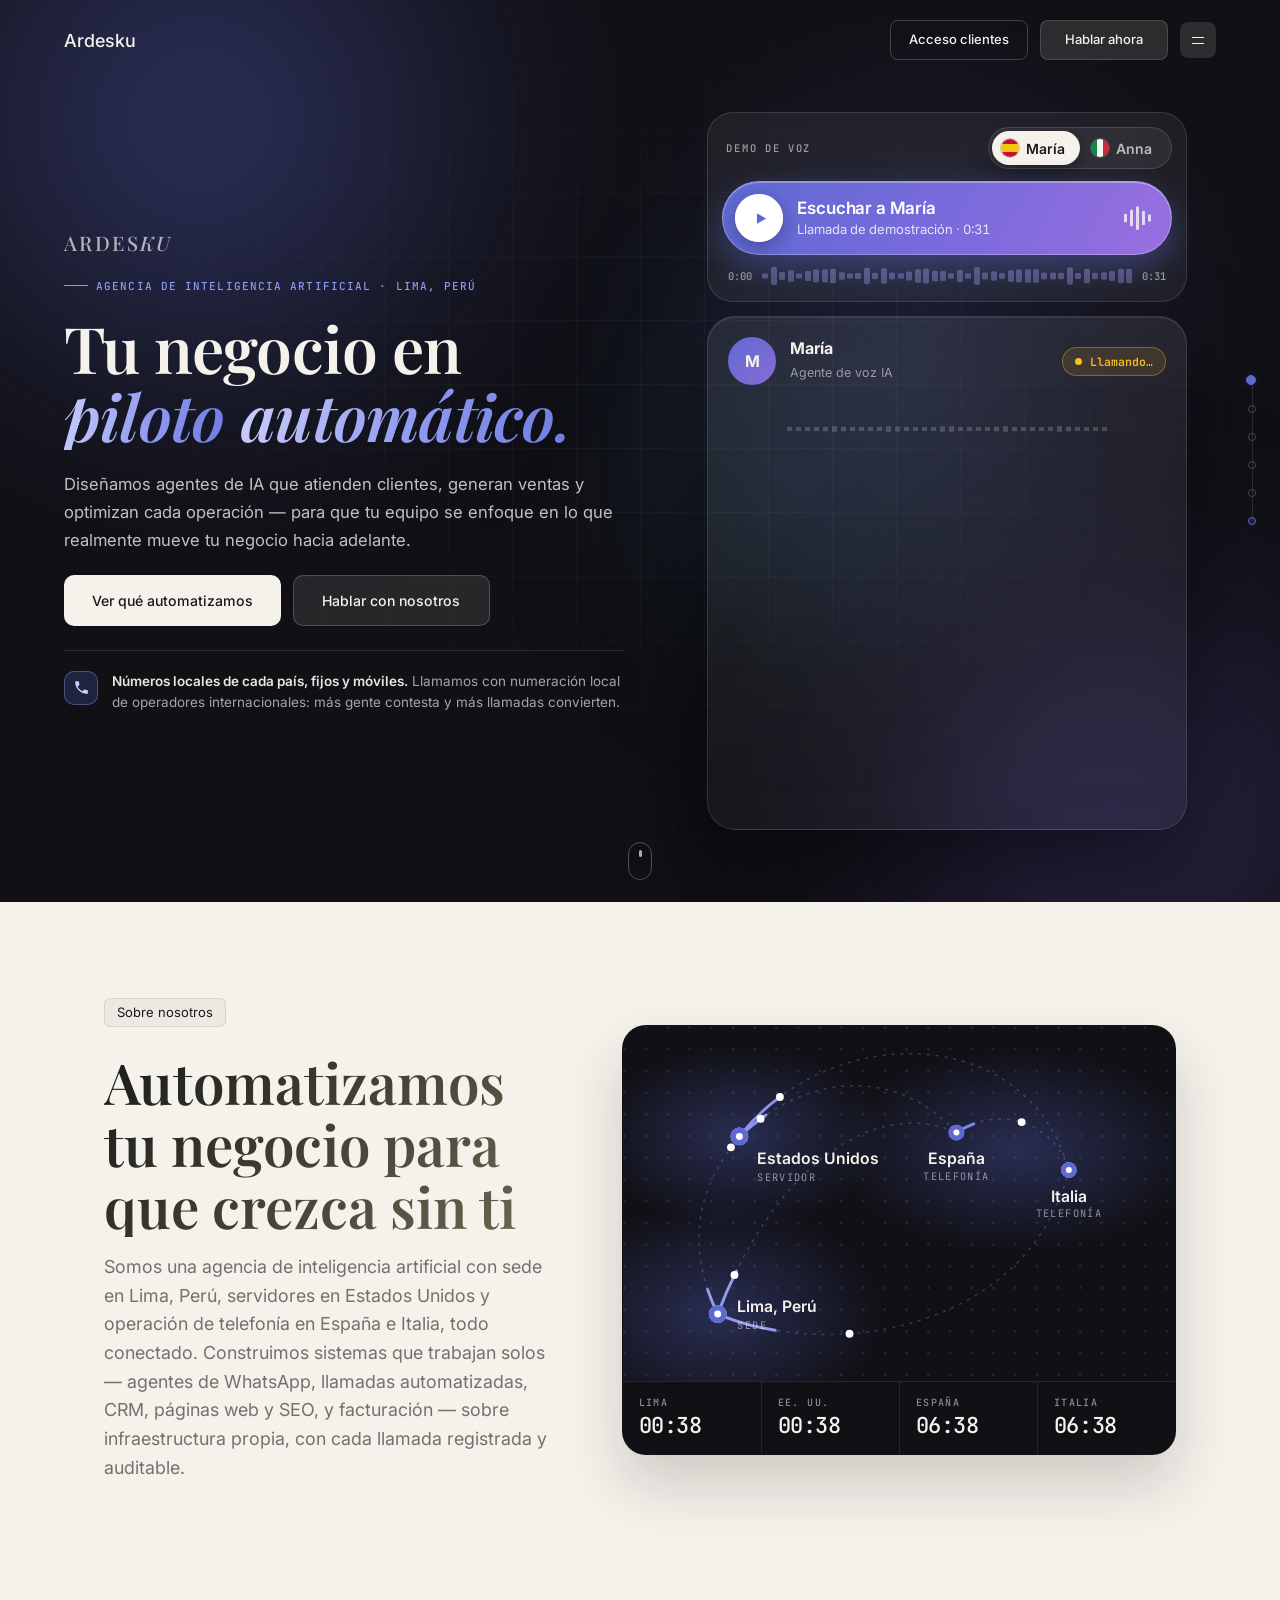
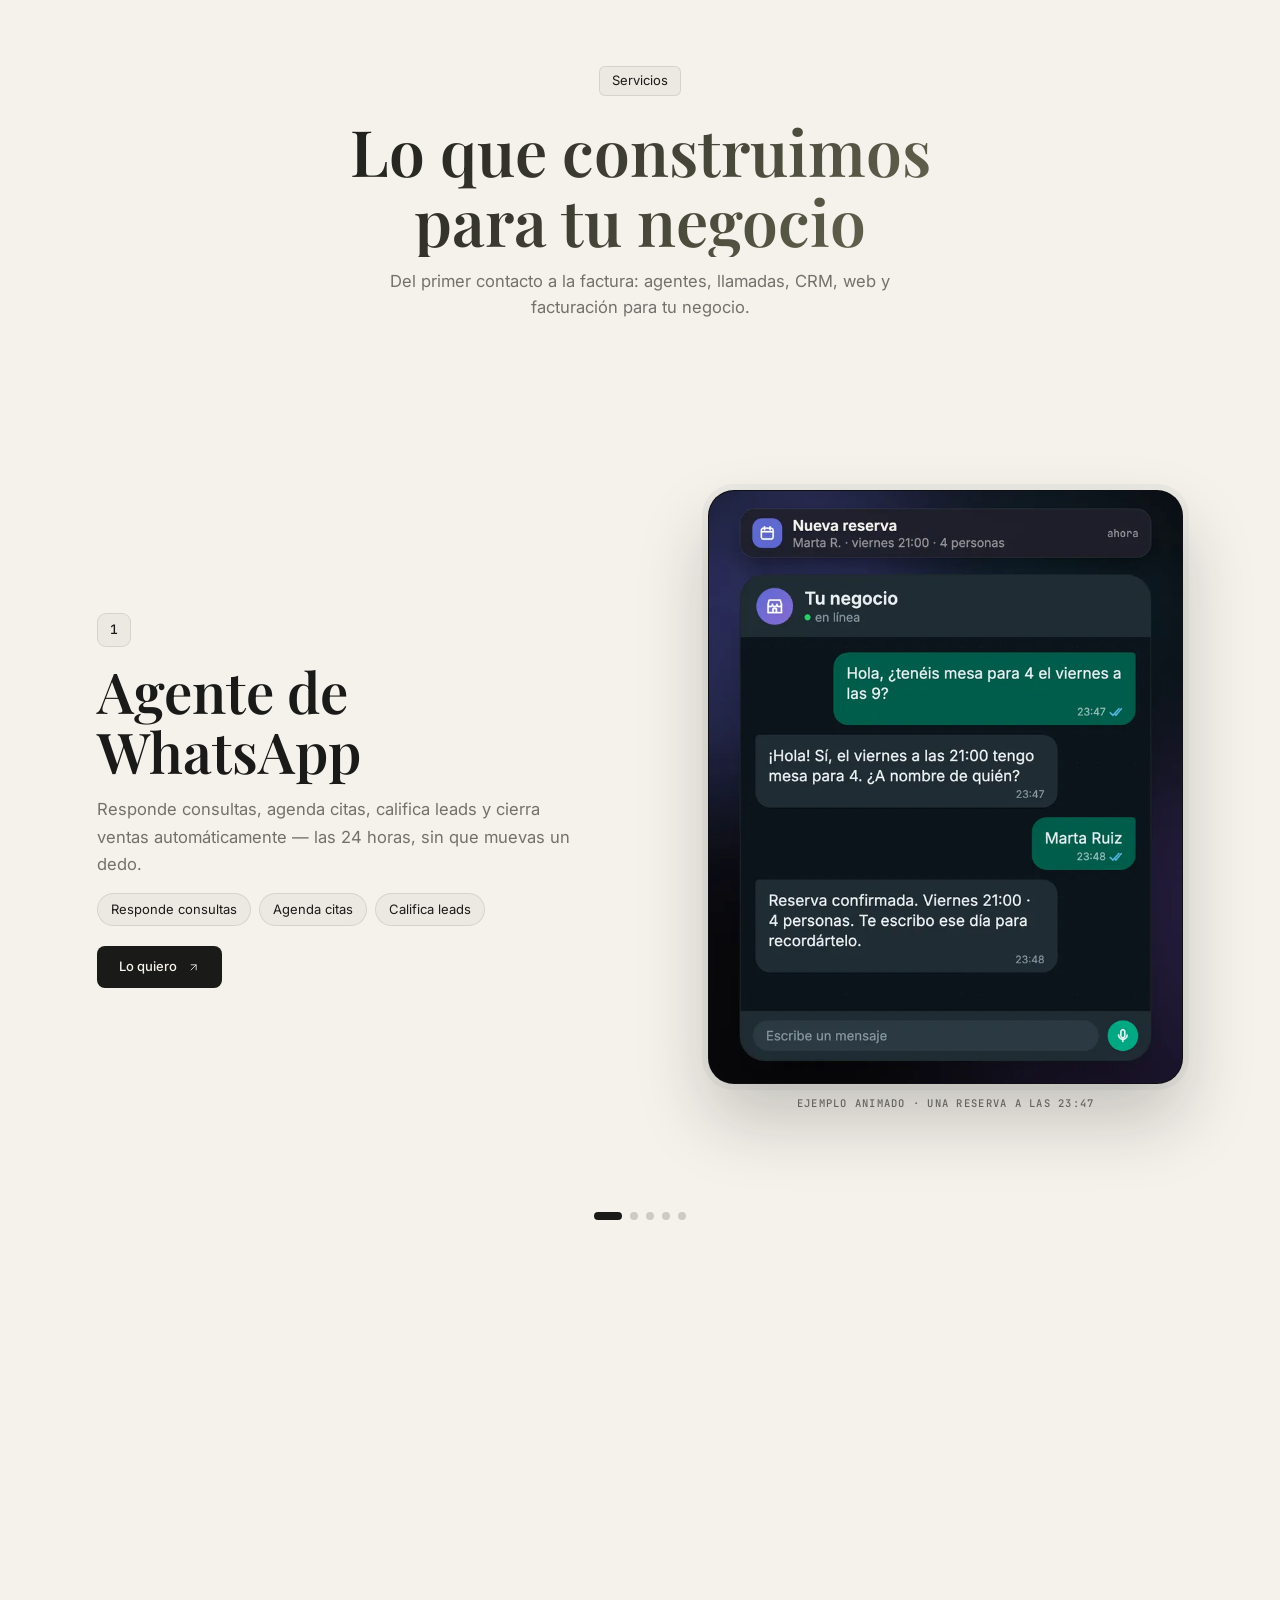
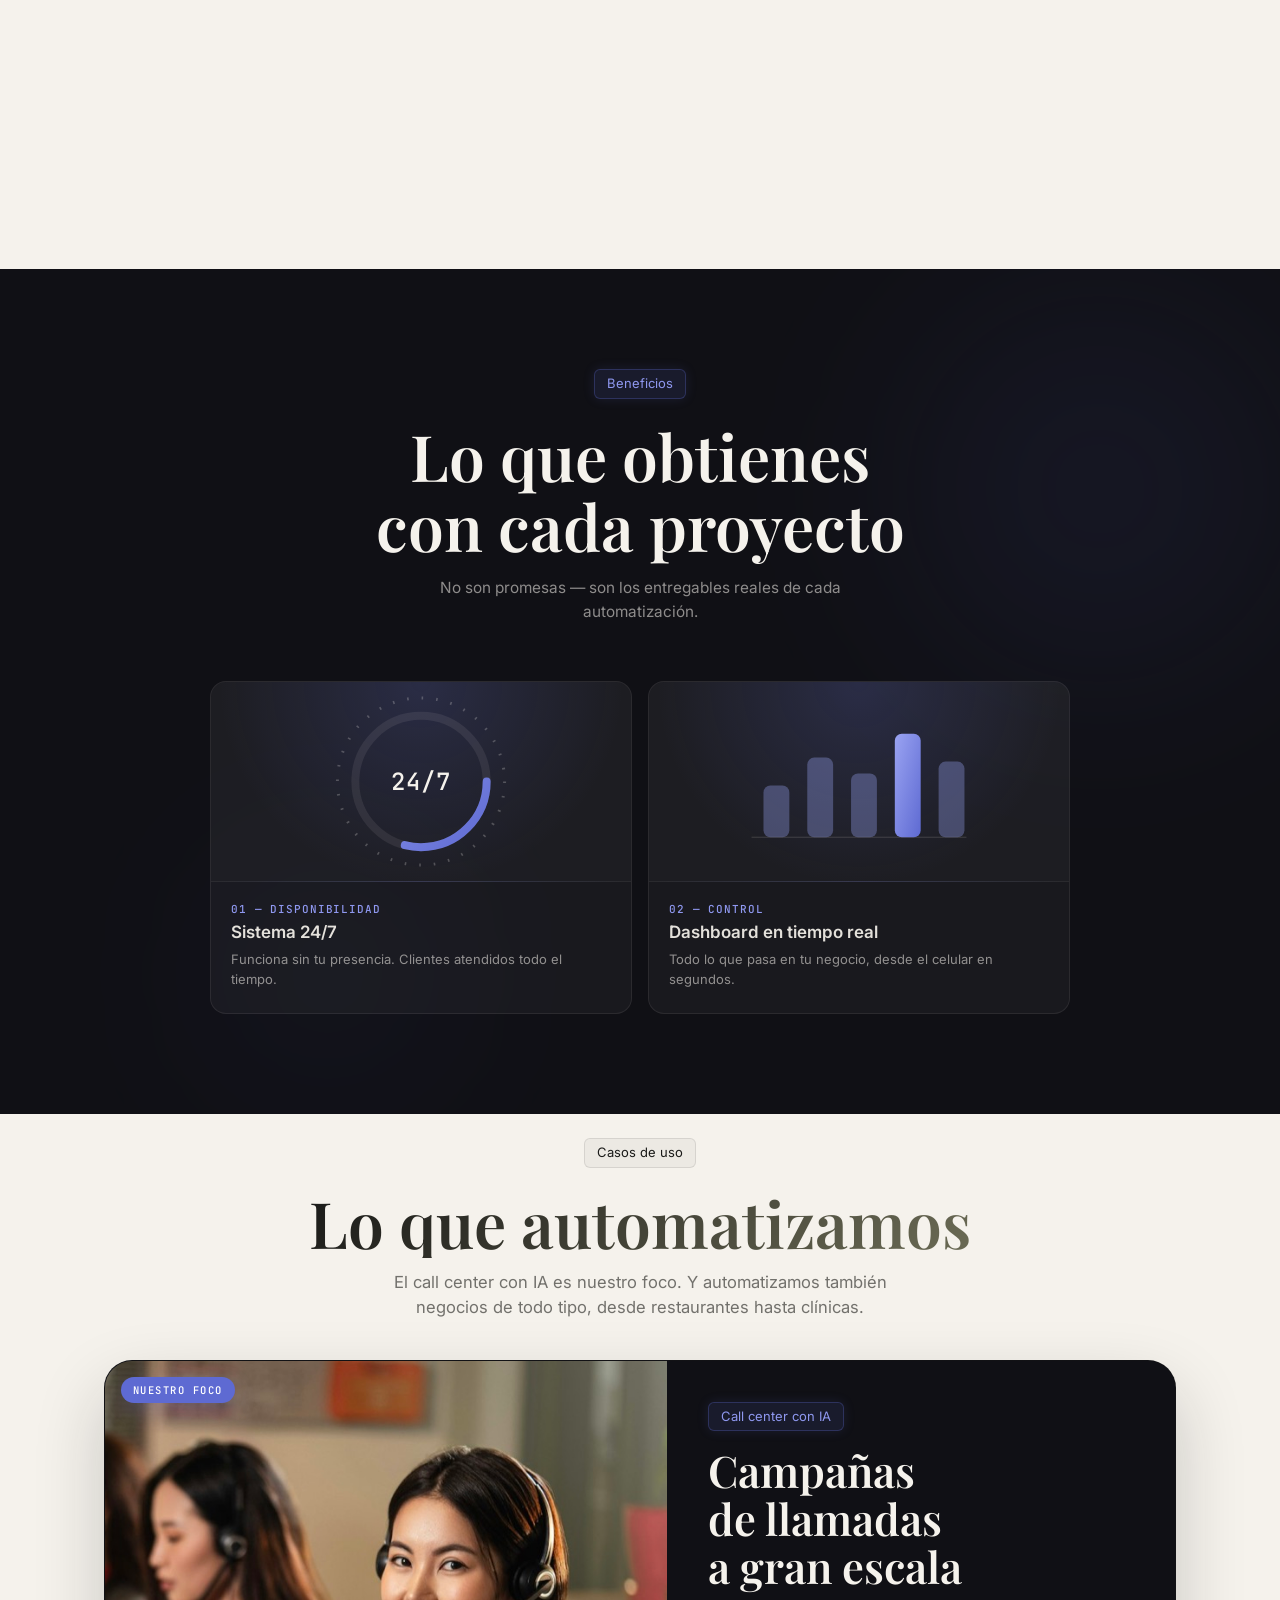
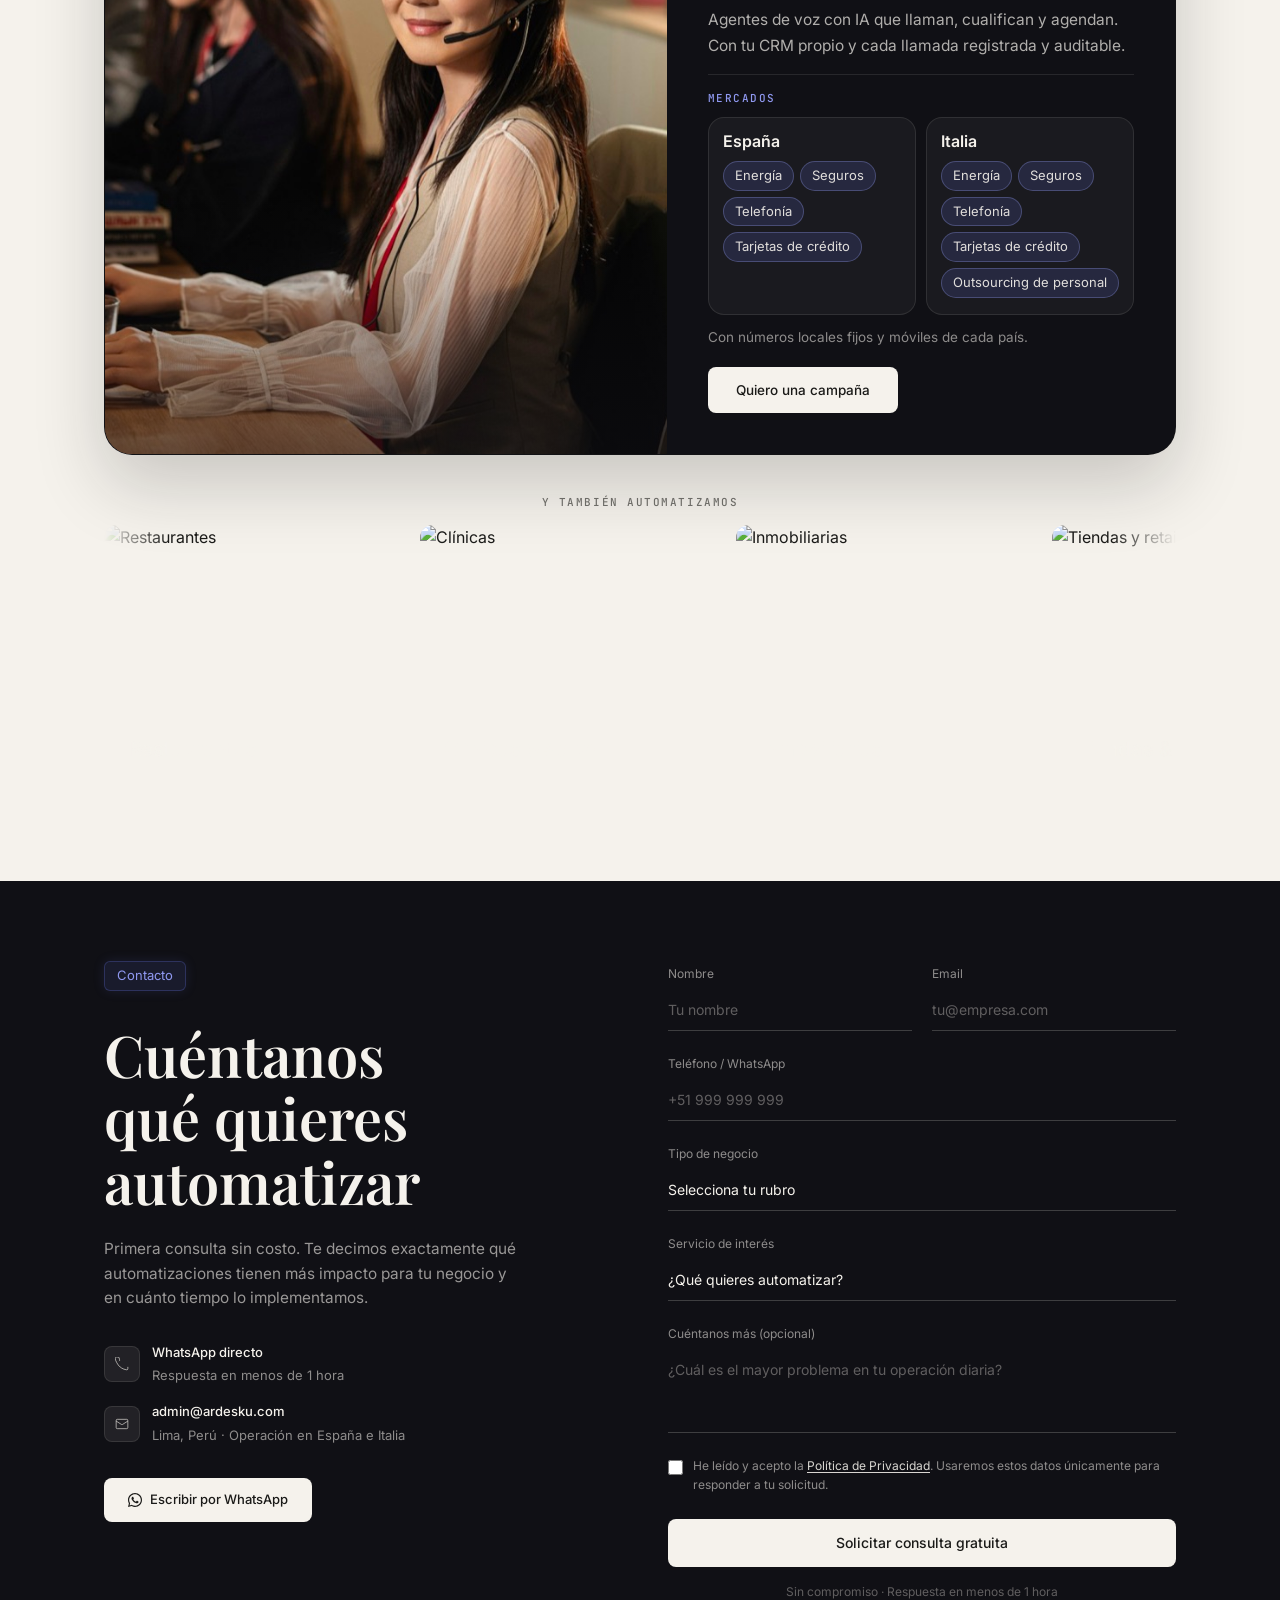
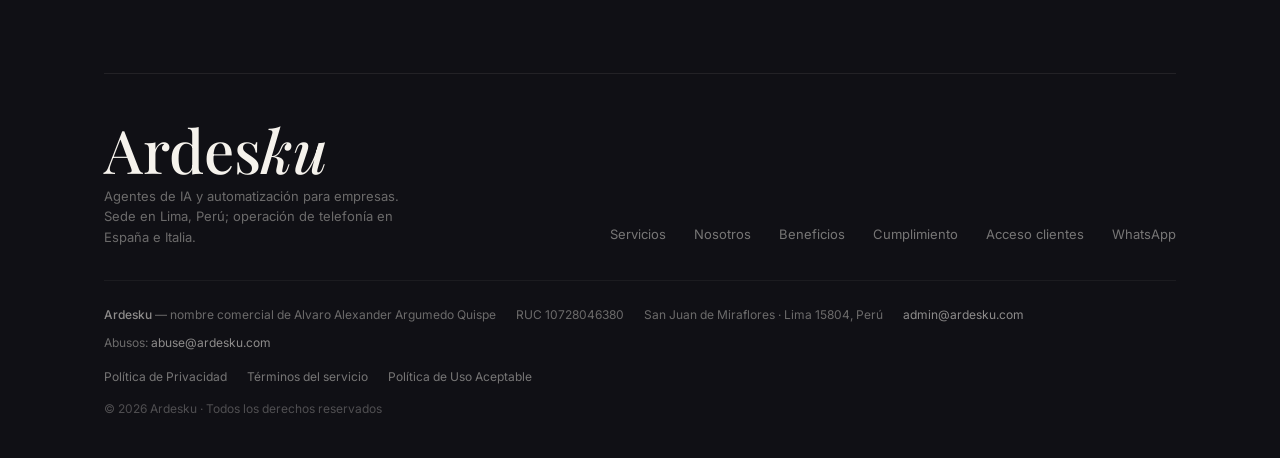
==== commit 8f3965a9: "feat(web): reproductor del inicio en una sola tarjeta, con banderas en el selector María/Anna En móv" ====
--- a/index.html
+++ b/index.html
@@ -48,7 +48,7 @@
   <link rel="preload" as="style" href="https://fonts.googleapis.com/css2?family=Playfair+Display:ital,wght@0,400..900;1,400..900&family=Inter:ital,opsz,wght@0,14..32,100..900&family=JetBrains+Mono:wght@400;500&display=swap" onload="this.onload=null;this.rel='stylesheet'" />
   <noscript><link rel="stylesheet" href="https://fonts.googleapis.com/css2?family=Playfair+Display:ital,wght@0,400..900;1,400..900&family=Inter:ital,opsz,wght@0,14..32,100..900&family=JetBrains+Mono:wght@400;500&display=swap" /></noscript>
   <!-- ?v= : subirlo al cambiar site.css o site.js; sin él, el móvil mezcla el HTML nuevo con los estilos viejos que tiene en caché -->
-  <link rel="stylesheet" href="/assets/site.css?v=20261002" />
+  <link rel="stylesheet" href="/assets/site.css?v=20261003" />
   <script>document.documentElement.classList.add('js');</script>
 </head>
 <body>
@@ -85,12 +85,12 @@
   <div class="hero-wrap">
     <div class="hero-inner">
       <p class="hero-wordmark he he-1">Ardes<em>ku</em></p>
-      <p class="hero-tag he he-2">Agencia de Inteligencia Artificial · Lima, Perú</p>
+      <p class="hero-tag he he-2">Agencia de <span class="t-l">Inteligencia Artificial</span><span class="t-s">IA</span> · Lima, Perú</p>
       <h1 class="hero-headline"><span class="w" style="--i:0">Tu</span> <span class="w" style="--i:1">negocio</span> <span class="w" style="--i:2">en</span><br /><span class="w gi" style="--i:3">piloto</span> <span class="w gi" style="--i:4">automático.</span></h1>
       <p class="hero-sub he he-4">
         Diseñamos agentes de IA que atienden clientes, generan ventas y
-        optimizan cada operación — para que tu equipo se enfoque en lo que
-        realmente mueve tu negocio hacia adelante.
+        optimizan cada operación<span class="t-l"> — para que tu equipo se enfoque en lo que
+        realmente mueve tu negocio hacia adelante.</span><span class="t-s"> de tu negocio.</span>
       </p>
       <div class="hero-btns he he-5">
         <a href="#servicios" class="hero-btn hero-btn-primary">Ver qué automatizamos</a>
@@ -101,9 +101,14 @@
     <!-- Demo: una llamada de María (español) o de Anna (italiano). Solo se ve una: el selector cambia entre ellas -->
     <div class="lc-wrap he he-6">
       <p class="sr-only">Demostración animada de dos agentes de voz con IA. María, en español, llama a un cliente para recordarle una cita: el cliente pide cambiarla al viernes, María la reprograma a las 10:30 y queda registrada en el panel. Anna, en italiano, llama a una empresa para ofrecer la externalización de la gestión de personal y deja agendada la llamada de un consultor para un análisis gratuito.</p>
-      <div class="lc-sw" id="lc-sw" role="group" aria-label="Elegir qué agente escuchar" data-on="maria">
-        <button type="button" class="lc-sw-b" data-agent="maria" aria-pressed="true"><b>María</b><span>Español</span></button>
-        <button type="button" class="lc-sw-b" data-agent="anna" aria-pressed="false"><b>Anna</b><span>Italiano</span></button>
+      <!-- Reproductor: selector (bandera + nombre), botón y progreso en una sola tarjeta -->
+      <div class="lc-card">
+      <div class="lc-card-top">
+        <span class="lc-card-l" aria-hidden="true">Demo de voz</span>
+        <div class="lc-sw" id="lc-sw" role="group" aria-label="Elegir qué agente escuchar" data-on="maria">
+          <button type="button" class="lc-sw-b" data-agent="maria" aria-pressed="true"><i class="fl fl-es" aria-hidden="true"></i><b>María</b><span class="sr-only"> (español)</span></button>
+          <button type="button" class="lc-sw-b" data-agent="anna" aria-pressed="false"><i class="fl fl-it" aria-hidden="true"></i><b>Anna</b><span class="sr-only"> (italiano)</span></button>
+        </div>
       </div>
       <div class="lc-ctl">
         <button class="lc-btn" id="lc-play" type="button" aria-pressed="false" hidden>
@@ -114,6 +119,8 @@
           <span class="lc-btn-tx"><b id="lc-btn-t">Escuchar a María</b><small id="lc-btn-s">Llamada de demostración · 0:31</small></span>
           <span class="lc-eq" aria-hidden="true"><i></i><i></i><i></i><i></i><i></i></span>
         </button>
+      </div>
+      <div class="lc-prog" id="lc-prog" aria-hidden="true" hidden><span id="lc-prog-t">0:00</span><span class="lc-prog-w" id="lc-prog-w"></span><span id="lc-prog-d">0:31</span></div>
       </div>
       <div class="lc is-dialing" id="lc" data-agent="maria" aria-hidden="true">
         <div class="lc-top">
@@ -569,6 +576,6 @@
 </dialog>
 
 <script type="application/json" id="demo-data">{"agents":[{"id":"maria","name":"María","ini":"M","role":"Agente de voz IA","audio":"/media/maria-demo.mp3","sub":"Llamada de demostración · 0:31","resT":"Cita reprogramada","resS":"Viernes 10:30 · registrada en el panel","total":30.74,"result":20.36,"lines":[{"t":1.2,"d":8.24,"words":[{"w":"Hola,","s":0.12},{"w":"buenas","s":0.4},{"w":"tardes,","s":0.69},{"w":"¿hablo","s":1.11},{"w":"con","s":1.43},{"w":"Carlos?","s":1.61},{"w":"Soy","s":2.21},{"w":"María,","s":2.47},{"w":"la","s":3},{"w":"asistente","s":3.1},{"w":"virtual","s":3.58},{"w":"de","s":3.94},{"w":"la","s":4.04},{"w":"clínica","s":4.15},{"w":"dental.","s":4.52},{"w":"Le","s":5.27},{"w":"llamo","s":5.45},{"w":"para","s":5.71},{"w":"recordarle","s":5.9},{"w":"su","s":6.51},{"w":"revisión","s":6.67},{"w":"de","s":7.11},{"w":"este","s":7.18},{"w":"jueves.","s":7.39}]},{"t":12.59,"d":4.48,"words":[{"w":"Claro","s":0.12},{"w":"que","s":0.47},{"w":"sí.","s":0.58},{"w":"Tengo","s":1.05},{"w":"hueco","s":1.37},{"w":"el","s":1.62},{"w":"viernes","s":1.71},{"w":"a","s":2.09},{"w":"las","s":2.15},{"w":"diez","s":2.31},{"w":"y","s":2.51},{"w":"media.","s":2.59},{"w":"¿Le","s":3.28},{"w":"viene","s":3.51},{"w":"bien?","s":3.72}]},{"t":18.97,"d":6.38,"words":[{"w":"Perfecto.","s":0.12},{"w":"Queda","s":1.14},{"w":"anotado:","s":1.39},{"w":"viernes,","s":2.19},{"w":"a","s":2.66},{"w":"las","s":2.76},{"w":"diez","s":2.89},{"w":"y","s":3.07},{"w":"media.","s":3.15},{"w":"Le","s":3.84},{"w":"llegará","s":4},{"w":"un","s":4.37},{"w":"mensaje","s":4.46},{"w":"de","s":4.97},{"w":"confirmación.","s":5.08}]},{"t":27.15,"d":3.09,"words":[{"w":"Gracias","s":0.12},{"w":"a","s":0.58},{"w":"usted,","s":0.63},{"w":"Carlos.","s":0.94},{"w":"¡Que","s":1.61},{"w":"tenga","s":1.85},{"w":"un","s":2.05},{"w":"buen","s":2.14},{"w":"día!","s":2.36}]}],"cliente":[{"t":9.84,"d":2.4,"text":"Ah, sí. Oye, ¿podría ser mejor el viernes?"},{"t":17.42,"d":1.2,"text":"Sí, me va bien."},{"t":25.7,"d":1.1,"text":"Genial, gracias."}]},{"id":"anna","name":"Anna","ini":"A","role":"Agente de voz IA · italiano","audio":"/media/anna-demo.mp3","sub":"Demostración en italiano · 0:32","resT":"Análisis gratuito agendado","resS":"Mañana, 10:00–12:00 · registrado en el panel","total":31.83,"result":23.2,"lines":[{"t":1.2,"d":8.15,"words":[{"w":"Buongiorno","s":0.12},{"w":"Marco,","s":0.6},{"w":"sono","s":1.12},{"w":"Anna,","s":1.56},{"w":"l'assistente","s":2},{"w":"virtuale","s":2.51},{"w":"di","s":3.07},{"w":"una","s":3.15},{"w":"rete","s":3.31},{"w":"d'imprese","s":3.52},{"w":"che","s":4.3},{"w":"si","s":4.5},{"w":"occupa","s":4.61},{"w":"della","s":4.96},{"w":"gestione","s":5.18},{"w":"del","s":5.61},{"w":"personale.","s":5.76},{"w":"Le","s":6.67},{"w":"rubo","s":6.84},{"w":"solo","s":7.06},{"w":"un","s":7.25},{"w":"minuto?","s":7.34}]},{"t":11.2,"d":8.2,"words":[{"w":"Buste","s":0.12},{"w":"paga,","s":0.47},{"w":"contributi","s":0.72},{"w":"e","s":1.2},{"w":"scadenze","s":1.25},{"w":"passano","s":1.64},{"w":"a","s":1.97},{"w":"noi.","s":2.04},{"w":"I","s":2.54},{"w":"suoi","s":2.66},{"w":"dipendenti","s":2.79},{"w":"restano","s":3.26},{"w":"i","s":3.59},{"w":"suoi,","s":3.67},{"w":"e","s":4.16},{"w":"Lei","s":4.28},{"w":"riceve","s":4.54},{"w":"una","s":4.88},{"w":"fattura","s":5.04},{"w":"unica.","s":5.46},{"w":"Le","s":5.97},{"w":"va","s":6.11},{"w":"un'analisi","s":6.22},{"w":"gratuita,","s":6.66},{"w":"senza","s":7.06},{"w":"impegno?","s":7.3}]},{"t":22.09,"d":4.76,"words":[{"w":"Perfetto.","s":0.12},{"w":"È","s":0.96},{"w":"fissato:","s":1.11},{"w":"domani","s":1.57},{"w":"mattina,","s":1.83},{"w":"tra","s":2.19},{"w":"le","s":2.34},{"w":"dieci","s":2.43},{"w":"e","s":2.66},{"w":"le","s":2.74},{"w":"dodici,","s":2.85},{"w":"la","s":3.23},{"w":"richiama","s":3.34},{"w":"un","s":3.67},{"w":"consulente.","s":3.77}]},{"t":28.75,"d":2.58,"words":[{"w":"Grazie","s":0.12},{"w":"a","s":0.63},{"w":"Lei,","s":0.75},{"w":"Marco.","s":0.96},{"w":"Buona","s":1.47},{"w":"giornata!","s":1.75}]}],"cliente":[{"t":9.75,"d":1.1,"text":"Sì, mi dica."},{"t":19.74,"d":2,"text":"Va bene. Meglio domani mattina."},{"t":27.2,"d":1.2,"text":"Benissimo, grazie."}]}]}</script>
-<script src="/assets/site.js?v=20261002" defer></script>
+<script src="/assets/site.js?v=20261003" defer></script>
 </body>
 </html>
--- a/assets/site.css
+++ b/assets/site.css
@@ -131,6 +131,8 @@
 .hero-wordmark { font-family: 'Playfair Display', serif; font-weight: 500; font-size: clamp(15px, 1.6vw, 20px); color: rgba(245,242,236,.7); letter-spacing: .12em; text-transform: uppercase; }
 .hero-tag { display: inline-flex; align-items: center; gap: 8px; font-family: var(--mono); font-size: 11px; font-weight: 500; color: #8f98f0; letter-spacing: .1em; text-transform: uppercase; }
 .hero-tag::before { content: ''; width: 24px; height: 1px; background: currentColor; }
+/* Textos con versión corta para móvil: .t-l = largo (escritorio), .t-s = corto (móvil) */
+.t-s { display: none; }
 .hero-headline { font-family: 'Playfair Display', serif; font-weight: 600; color: var(--on-dark); font-size: clamp(38px, 5vw, 68px); line-height: 1.06; letter-spacing: -.012em; }
 .hero-headline .w { display: inline-block; opacity: 0; transform: translateY(.45em); filter: blur(8px); animation: word-in 1s var(--ease) forwards; animation-delay: calc(.35s + var(--i) * .1s); }
 .hero-headline .gi { font-style: italic; background: linear-gradient(100deg, #c9cdfb, #8f98f0 55%, #6f7be0); -webkit-background-clip: text; background-clip: text; -webkit-text-fill-color: transparent; padding-right: .04em; }
@@ -151,14 +153,25 @@
 html:not(.js) .lc-wrap { display: none; }
 .lc-wrap { width: 100%; max-width: 480px; margin-inline: auto; }
 /* Selector de agente: solo se ve una demo a la vez */
-.lc-sw { position: relative; display: grid; grid-template-columns: 1fr 1fr; padding: 4px; margin-bottom: 10px; border-radius: 999px; background: rgba(245,242,236,.07); border: 1px solid rgba(245,242,236,.14); backdrop-filter: blur(14px); -webkit-backdrop-filter: blur(14px); }
-.lc-sw::before { content: ''; position: absolute; top: 4px; bottom: 4px; left: 4px; width: calc(50% - 4px); border-radius: 999px; background: var(--bg); box-shadow: 0 6px 18px rgba(0,0,0,.35); transition: transform .45s var(--ease); }
+.lc-card { display: flex; flex-direction: column; gap: 12px; margin-bottom: 14px; padding: 14px; border-radius: 26px; background: rgba(245,242,236,.06); border: 1px solid rgba(245,242,236,.13); backdrop-filter: blur(14px); -webkit-backdrop-filter: blur(14px); }
+.lc-card-top { display: flex; align-items: center; justify-content: space-between; gap: 10px; }
+.lc-card-l { padding-left: 4px; font: 500 10.5px var(--mono); letter-spacing: .16em; text-transform: uppercase; white-space: nowrap; color: rgba(245,242,236,.6); }
+.lc-sw { position: relative; display: inline-grid; grid-template-columns: 1fr 1fr; padding: 3px; margin-left: auto; border-radius: 999px; background: rgba(245,242,236,.07); border: 1px solid rgba(245,242,236,.14); }
+.lc-sw::before { content: ''; position: absolute; top: 3px; bottom: 3px; left: 3px; width: calc(50% - 3px); border-radius: 999px; background: var(--bg); box-shadow: 0 6px 18px rgba(0,0,0,.35); transition: transform .45s var(--ease); }
 .lc-sw[data-on="anna"]::before { transform: translateX(100%); }
-.lc-sw-b { position: relative; z-index: 1; display: block; height: 40px; padding: 0 10px; border-radius: 999px; line-height: 40px; text-align: center; white-space: nowrap; color: rgba(245,242,236,.72); transition: color .3s; -webkit-tap-highlight-color: transparent; }
-.lc-sw-b b { font-size: 14.5px; font-weight: 600; }
-.lc-sw-b span { margin-left: 7px; font-size: 12px; opacity: .75; }
+.lc-sw-b { position: relative; z-index: 1; display: flex; align-items: center; justify-content: center; gap: 7px; height: 34px; padding: 0 15px 0 9px; border-radius: 999px; white-space: nowrap; color: rgba(245,242,236,.72); transition: color .3s; -webkit-tap-highlight-color: transparent; }
+.lc-sw-b b { font-size: 14px; font-weight: 600; }
 .lc-sw-b[aria-pressed="true"] { color: var(--fg); }
 .lc-sw-b:not([aria-pressed="true"]):hover { color: var(--on-dark); }
+/* Banderas dibujadas: se ven igual en cualquier móvil (no dependen del emoji del sistema) */
+.fl { flex: none; width: 18px; height: 18px; border-radius: 50%; box-shadow: 0 0 0 1px rgba(128,128,140,.45); }
+.fl-es { background: linear-gradient(#c8102e 0 27%, #f6c60d 27% 73%, #c8102e 73%); }
+.fl-it { background: linear-gradient(90deg, #128a45 0 33.4%, #f7f5ef 33.4% 66.6%, #cf2b37 66.6%); }
+.lc-prog { display: flex; align-items: center; gap: 10px; padding: 0 6px 2px; font: 500 10.5px var(--mono); font-variant-numeric: tabular-nums; color: rgba(245,242,236,.6); }
+.lc-prog[hidden] { display: none; }
+.lc-prog-w { flex: 1; min-width: 0; height: 18px; display: flex; align-items: center; gap: 2px; }
+.lc-prog-w i { flex: 1; height: 100%; border-radius: 2px; background: rgba(154,163,242,.38); transform: scaleY(var(--h, .5)); transition: background .25s; }
+.lc-prog-w i.on { background: #fff; }
 .lc {
   position: relative; border-radius: 28px; padding: 20px; background: linear-gradient(180deg, rgba(255,255,255,.075), rgba(255,255,255,.03));
   border: 1px solid rgba(245,242,236,.12); box-shadow: 0 40px 90px rgba(0,0,0,.5), inset 0 1px 0 rgba(255,255,255,.09); backdrop-filter: blur(14px); -webkit-backdrop-filter: blur(14px);
@@ -205,8 +218,7 @@
 .lc-res-ic { flex: none; width: 34px; height: 34px; border-radius: 10px; background: var(--ok); display: grid; place-items: center; color: #0f0f14; }
 .lc-res b { display: block; font-size: 14.5px; }
 .lc-res span { font-size: 12.5px; color: var(--on-dark-muted); }
-.lc-ctl { margin-bottom: 14px; }
-.lc-ctl:has(.lc-btn[hidden]) { margin-bottom: 4px; }
+.lc-ctl:has(.lc-btn[hidden]) { display: none; }
 .lc-btn[hidden] { display: none; }
 .lc-btn {
   position: relative; display: flex; align-items: center; gap: 14px; width: 100%; min-height: 72px; padding: 12px 20px 12px 12px; border-radius: 999px; text-align: left; isolation: isolate;
@@ -215,6 +227,7 @@
   transition: transform .35s var(--ease), box-shadow .35s var(--ease), border-color .3s;
   -webkit-tap-highlight-color: transparent;
 }
+.lc-card .lc-btn { min-height: 66px; box-shadow: 0 12px 30px rgba(94,106,210,.42), inset 0 1px 0 rgba(255,255,255,.3); }
 /* El brillo se mueve con background-position (no con transform): así no hace falta recortar el botón y el halo del icono no sale cortado */
 .lc-btn::before { content: ''; position: absolute; inset: 0; z-index: -1; border-radius: inherit; background: linear-gradient(105deg, transparent 40%, rgba(255,255,255,.26) 50%, transparent 60%) no-repeat; background-size: 250% 100%; background-position: 170% 0; animation: lc-shine 4.5s ease-in-out infinite; }
 @keyframes lc-shine { 0%, 55% { background-position: 170% 0; } 100% { background-position: -70% 0; } }
@@ -565,6 +578,9 @@
   .btn-clientes, .btn-book { display: none; }
   .hero-wrap { padding-top: 96px; padding-bottom: 56px; gap: 26px; }
   .hero-inner { gap: 18px; }
+  /* en móvil «Ardesku» ya está en el menú: no se repite encima del titular, y la etiqueta y el texto van en su versión corta */
+  .hero-wordmark, .t-l { display: none; } .t-s { display: inline; }
+  .hero-tag { white-space: nowrap; }
   .hero-btn { width: 100%; justify-content: center; height: 46px; }
   /* los dos botones del inicio: en una fila y más pequeños (si no caben, pasan a dos filas) */
   .hero-btns { gap: 8px; }
@@ -575,6 +591,7 @@
   .casos-card { width: clamp(240px, 78vw, 300px); }
   .nav-link-item a { padding: 16px 28px; }
   .lc { padding: 16px; border-radius: 24px; } .lc-chat { height: 244px; }
+  .lc-card { padding: 12px; border-radius: 24px; } .lc-eq { display: none; }   /* el progreso de la tarjeta ya hace de onda */
   .lc-pill { font-size: 10px; padding: 5px 9px; gap: 6px; } .lc-who span { font-size: 12px; }
   .focus { border-radius: 22px; } .focus-cta { width: 100%; }
   .cmp-body { padding-top: 40px; padding-bottom: 64px; }
@@ -587,7 +604,7 @@
 }
 @media (max-width: 340px) {
   .hero-btns .hero-btn { padding: 0 8px; font-size: 11.5px; }
-  .lc-eq { display: none; } .lc-sw-b span { margin-left: 5px; font-size: 11px; }
+  .lc-eq, .lc-card-l { display: none; }
 }
 /* Portátiles con poca altura: la demo se compacta para que el inicio quepa en la primera pantalla */
 @media (min-width: 980px) and (max-height: 800px) {
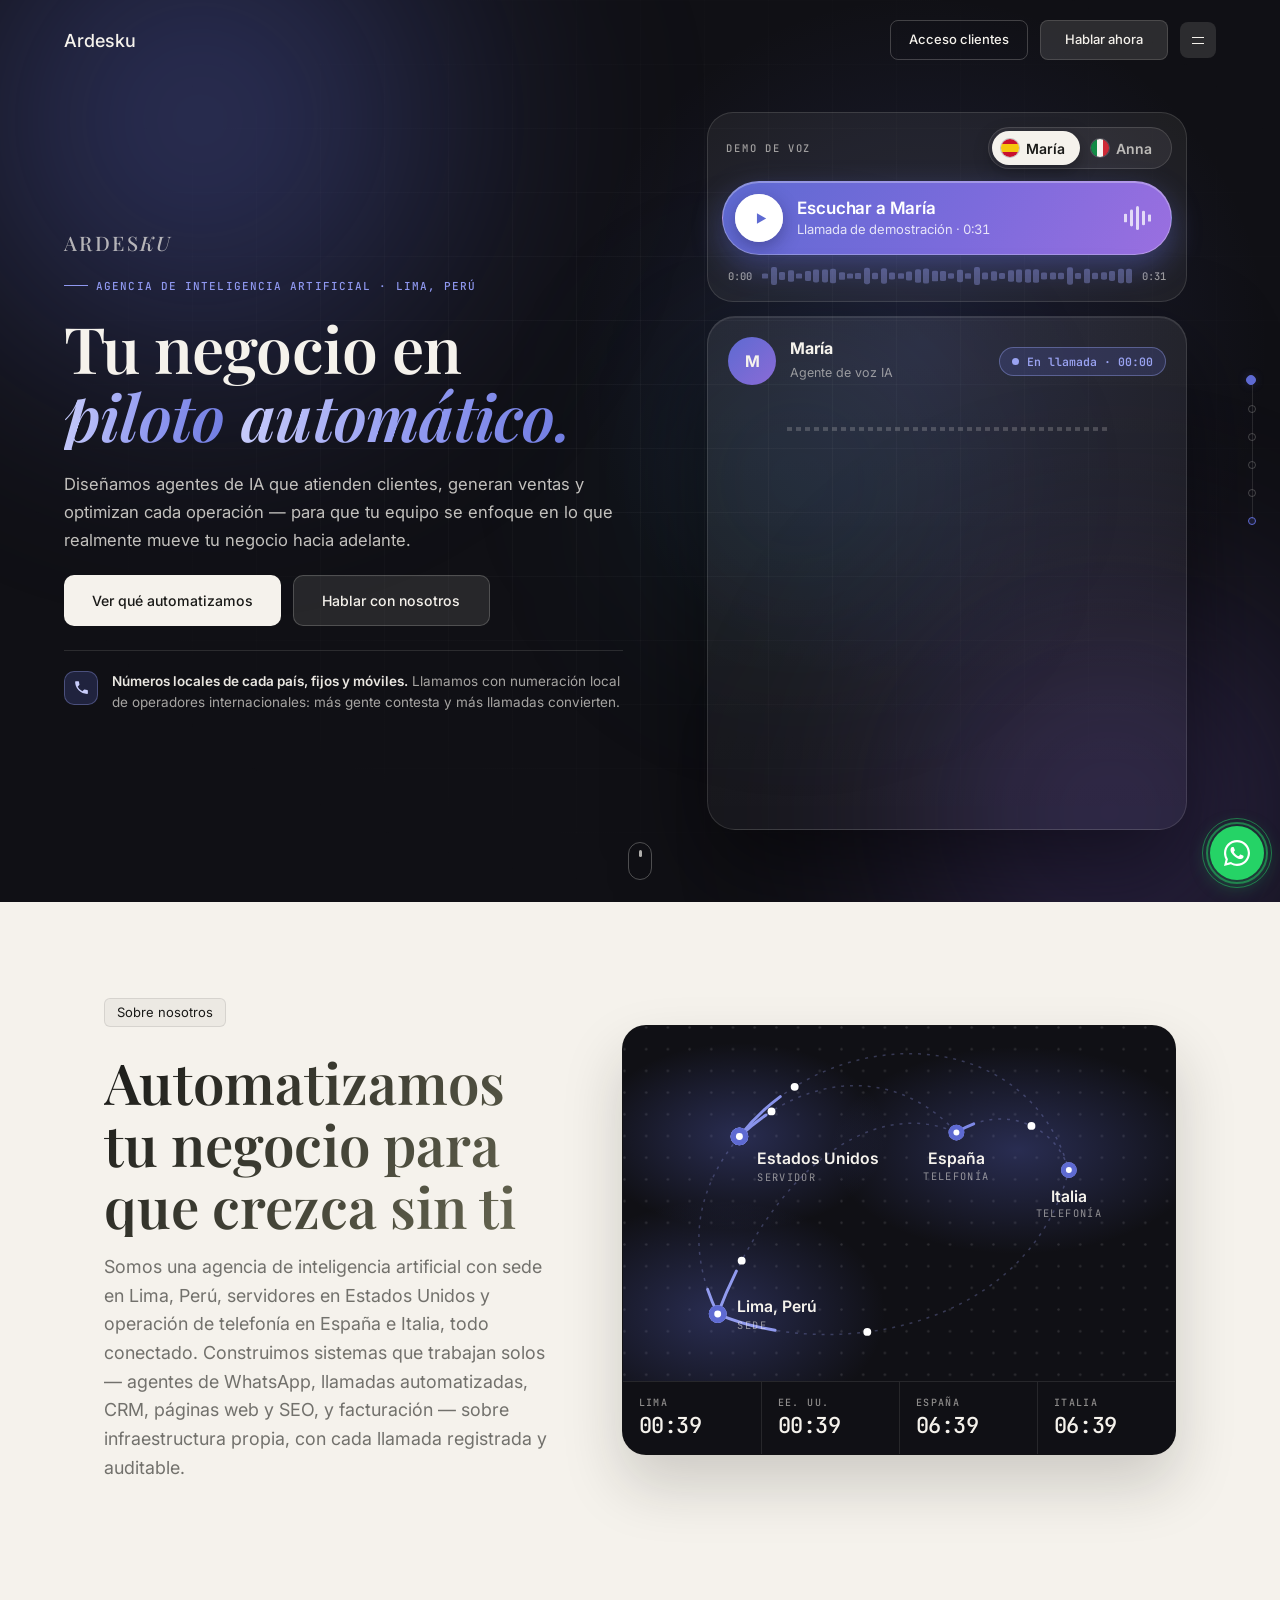
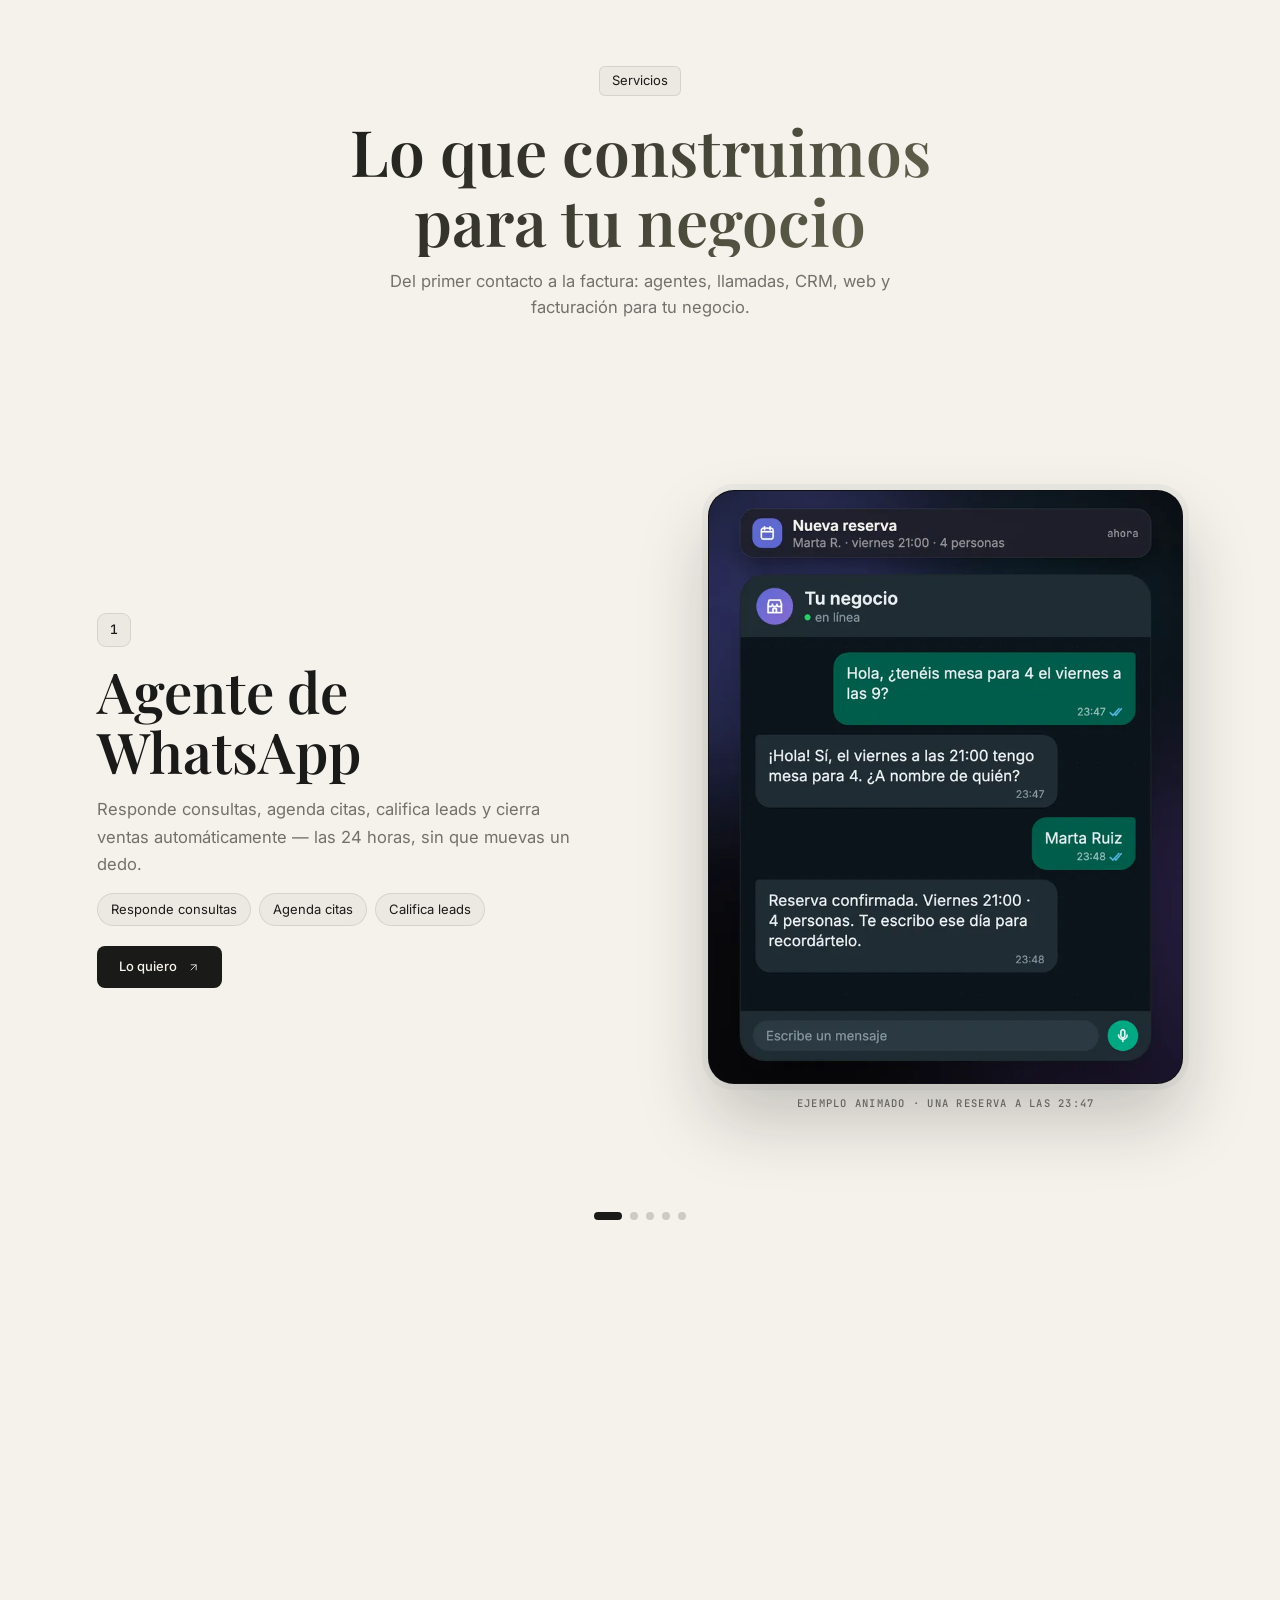
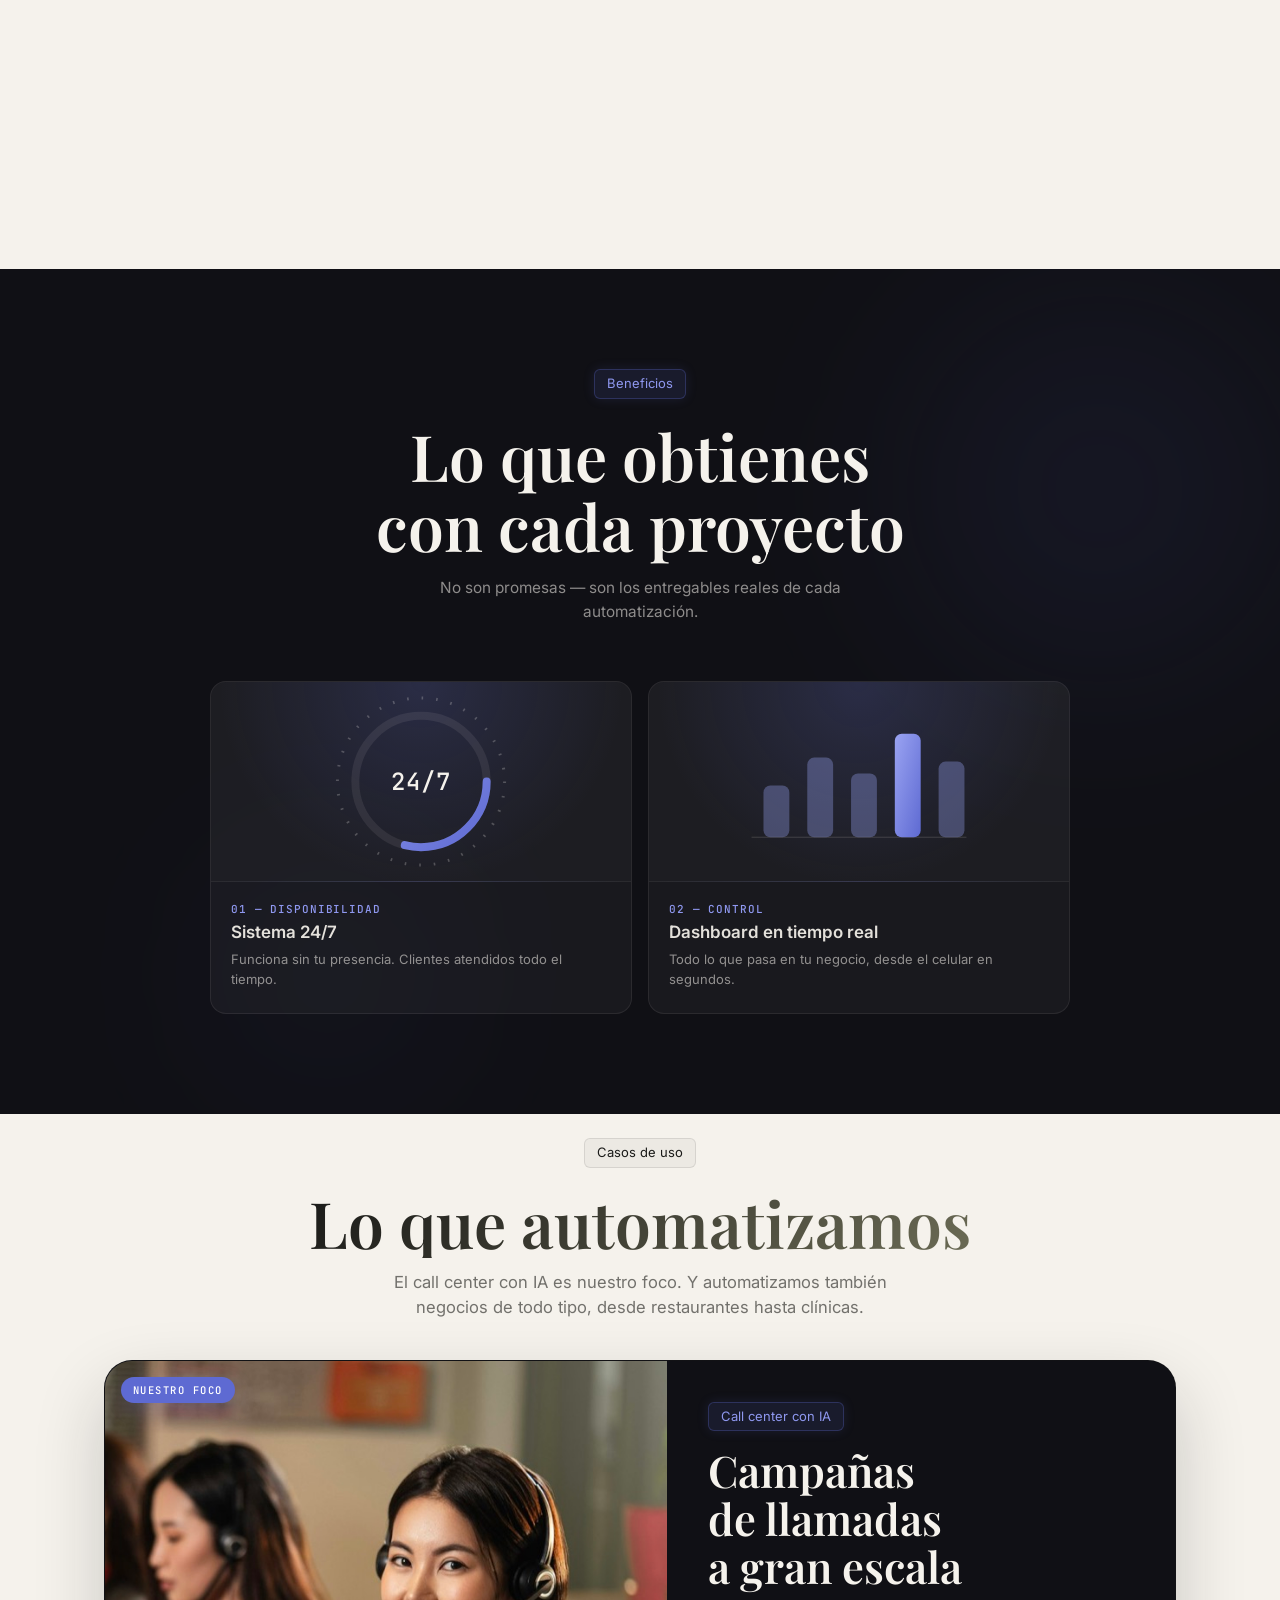
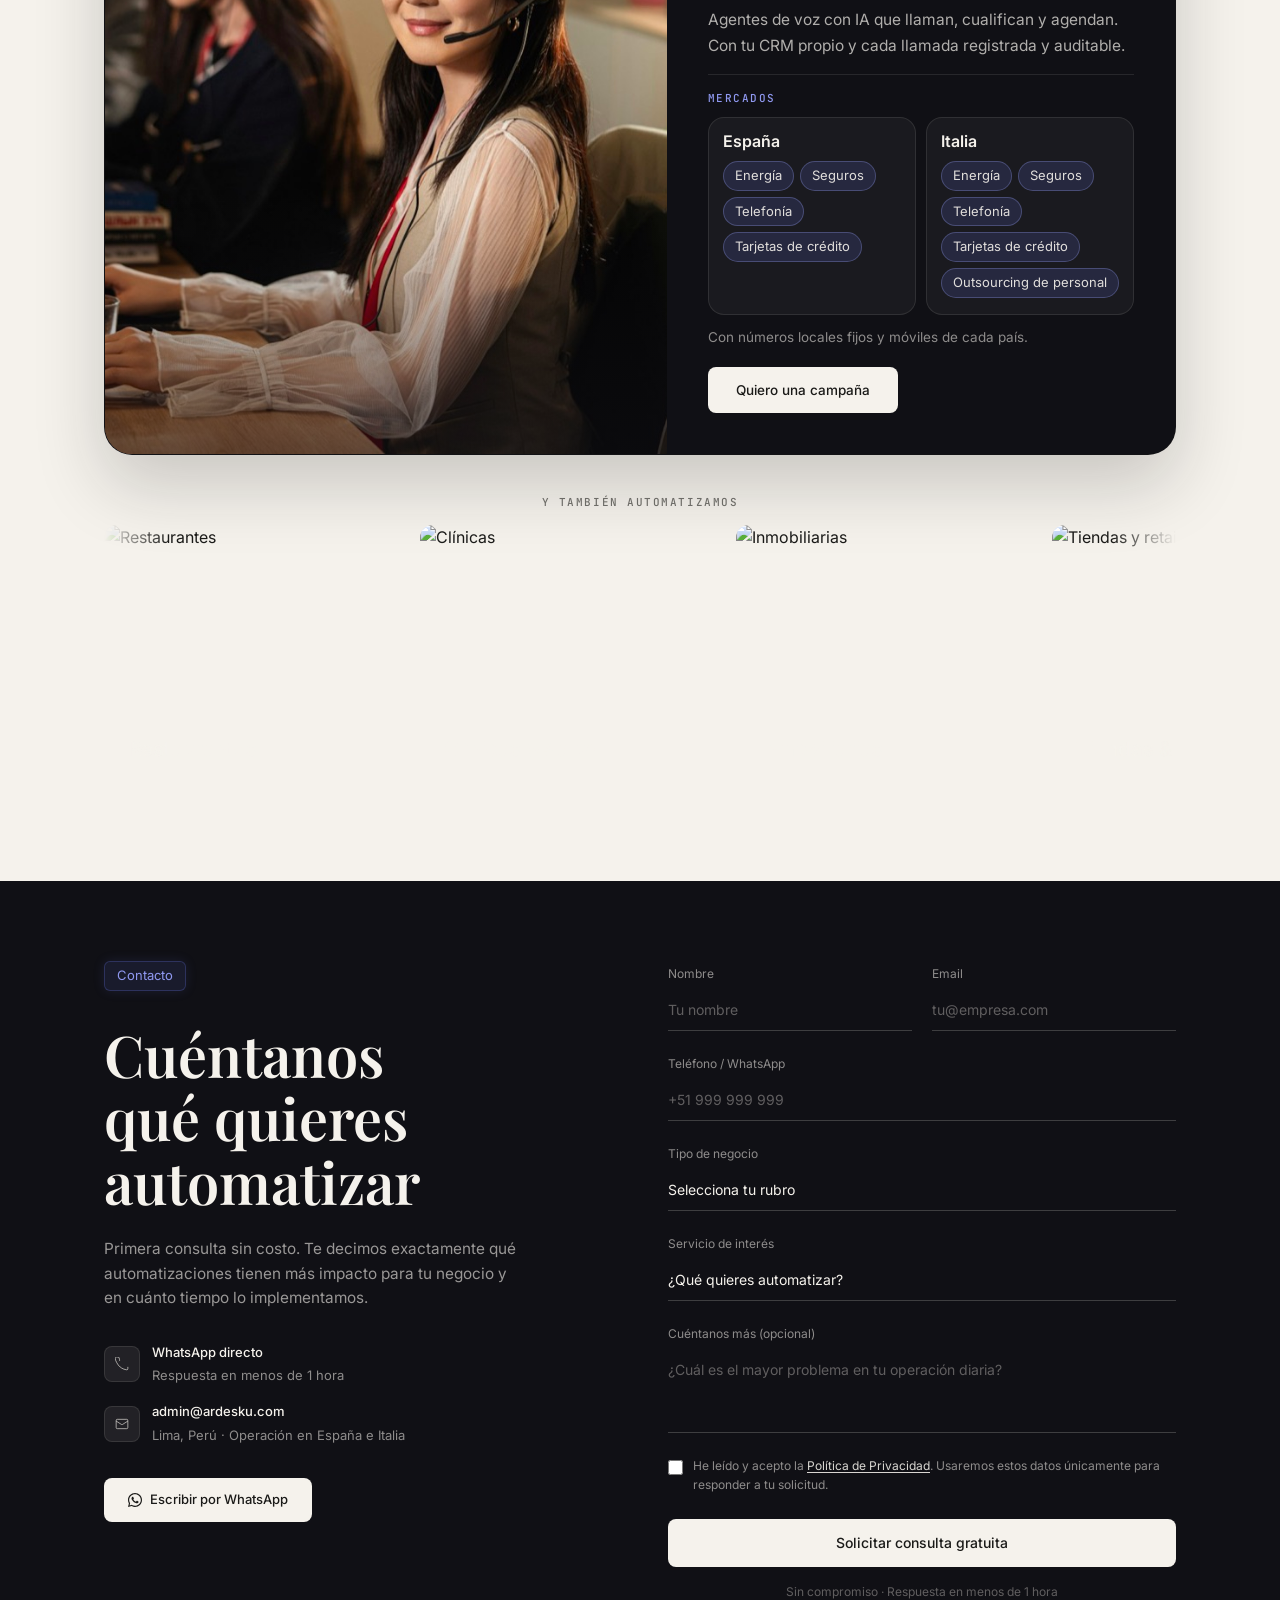
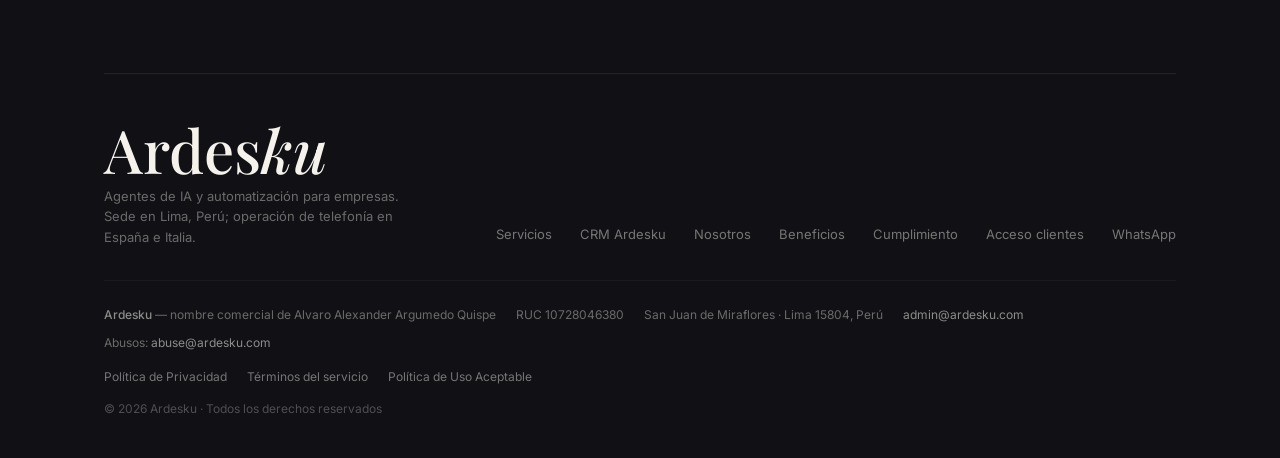
==== commit 05da72b0: "feat(web): página CRM Ardesku con maquetas animadas, cómo funciona y preguntas Nueva pestaña /crm en" ====
--- a/index.html
+++ b/index.html
@@ -57,6 +57,7 @@
 <!-- ═══════════ MENÚ A PANTALLA COMPLETA ═══════════ -->
 <div id="nav-fullscreen" aria-hidden="true">
   <div class="nav-link-item" style="transition-delay:.15s"><a href="#servicios" data-close><span>Servicios</span><svg width="24" height="24" viewBox="0 0 24 24" fill="none" stroke="currentColor" stroke-width="1.5"><path d="M7 7h10v10"/><path d="M7 17 17 7"/></svg></a></div>
+  <div class="nav-link-item" style="transition-delay:.125s"><a href="/crm"><span>CRM Ardesku</span><svg width="24" height="24" viewBox="0 0 24 24" fill="none" stroke="currentColor" stroke-width="1.5"><path d="M7 7h10v10"/><path d="M7 17 17 7"/></svg></a></div>
   <div class="nav-link-item" style="transition-delay:.1s"><a href="#nosotros" data-close><span>Nosotros</span><svg width="24" height="24" viewBox="0 0 24 24" fill="none" stroke="currentColor" stroke-width="1.5"><path d="M7 7h10v10"/><path d="M7 17 17 7"/></svg></a></div>
   <div class="nav-link-item" style="transition-delay:.075s"><a href="#cumplimiento" data-close><span>Cumplimiento</span><svg width="24" height="24" viewBox="0 0 24 24" fill="none" stroke="currentColor" stroke-width="1.5"><path d="M7 7h10v10"/><path d="M7 17 17 7"/></svg></a></div>
   <div class="nav-link-item" style="transition-delay:.05s"><a href="#casos" data-close><span>Casos</span><svg width="24" height="24" viewBox="0 0 24 24" fill="none" stroke="currentColor" stroke-width="1.5"><path d="M7 7h10v10"/><path d="M7 17 17 7"/></svg></a></div>
@@ -277,6 +278,7 @@
           <ul class="svc-pts" style="--k:3"><li>Acceso con login</li><li>Llamadas manuales</li><li>Marcador predictivo</li></ul>
           <div class="svc-actions" style="--k:4">
             <a href="#contacto" class="s2-btn">Lo quiero <svg width="13" height="13" viewBox="0 0 24 24" fill="none" stroke="currentColor" stroke-width="1.5"><path d="M7 7h10v10"/><path d="M7 17 17 7"/></svg></a>
+            <a href="/crm" class="s2-btn ghost">Ver el CRM por dentro <svg width="13" height="13" viewBox="0 0 24 24" fill="none" stroke="currentColor" stroke-width="1.5"><path d="M7 7h10v10"/><path d="M7 17 17 7"/></svg></a>
             <a href="https://crm.ardesku.com" target="_blank" rel="noopener" class="s2-btn ghost">Acceso clientes <svg width="13" height="13" viewBox="0 0 24 24" fill="none" stroke="currentColor" stroke-width="1.5"><path d="M7 7h10v10"/><path d="M7 17 17 7"/></svg></a>
           </div>
         </div>
@@ -488,7 +490,7 @@
         <p>Agentes de IA y automatización para empresas. Sede en Lima, Perú; operación de telefonía en España e Italia.</p>
       </div>
       <nav class="footer-nav" aria-label="Pie">
-        <a href="#servicios">Servicios</a><a href="#nosotros">Nosotros</a><a href="#beneficios">Beneficios</a><a href="#cumplimiento">Cumplimiento</a>
+        <a href="#servicios">Servicios</a><a href="/crm">CRM Ardesku</a><a href="#nosotros">Nosotros</a><a href="#beneficios">Beneficios</a><a href="#cumplimiento">Cumplimiento</a>
         <a href="https://crm.ardesku.com" target="_blank" rel="noopener">Acceso clientes</a><a href="https://wa.me/51924545648" target="_blank" rel="noopener">WhatsApp</a>
       </nav>
     </div>
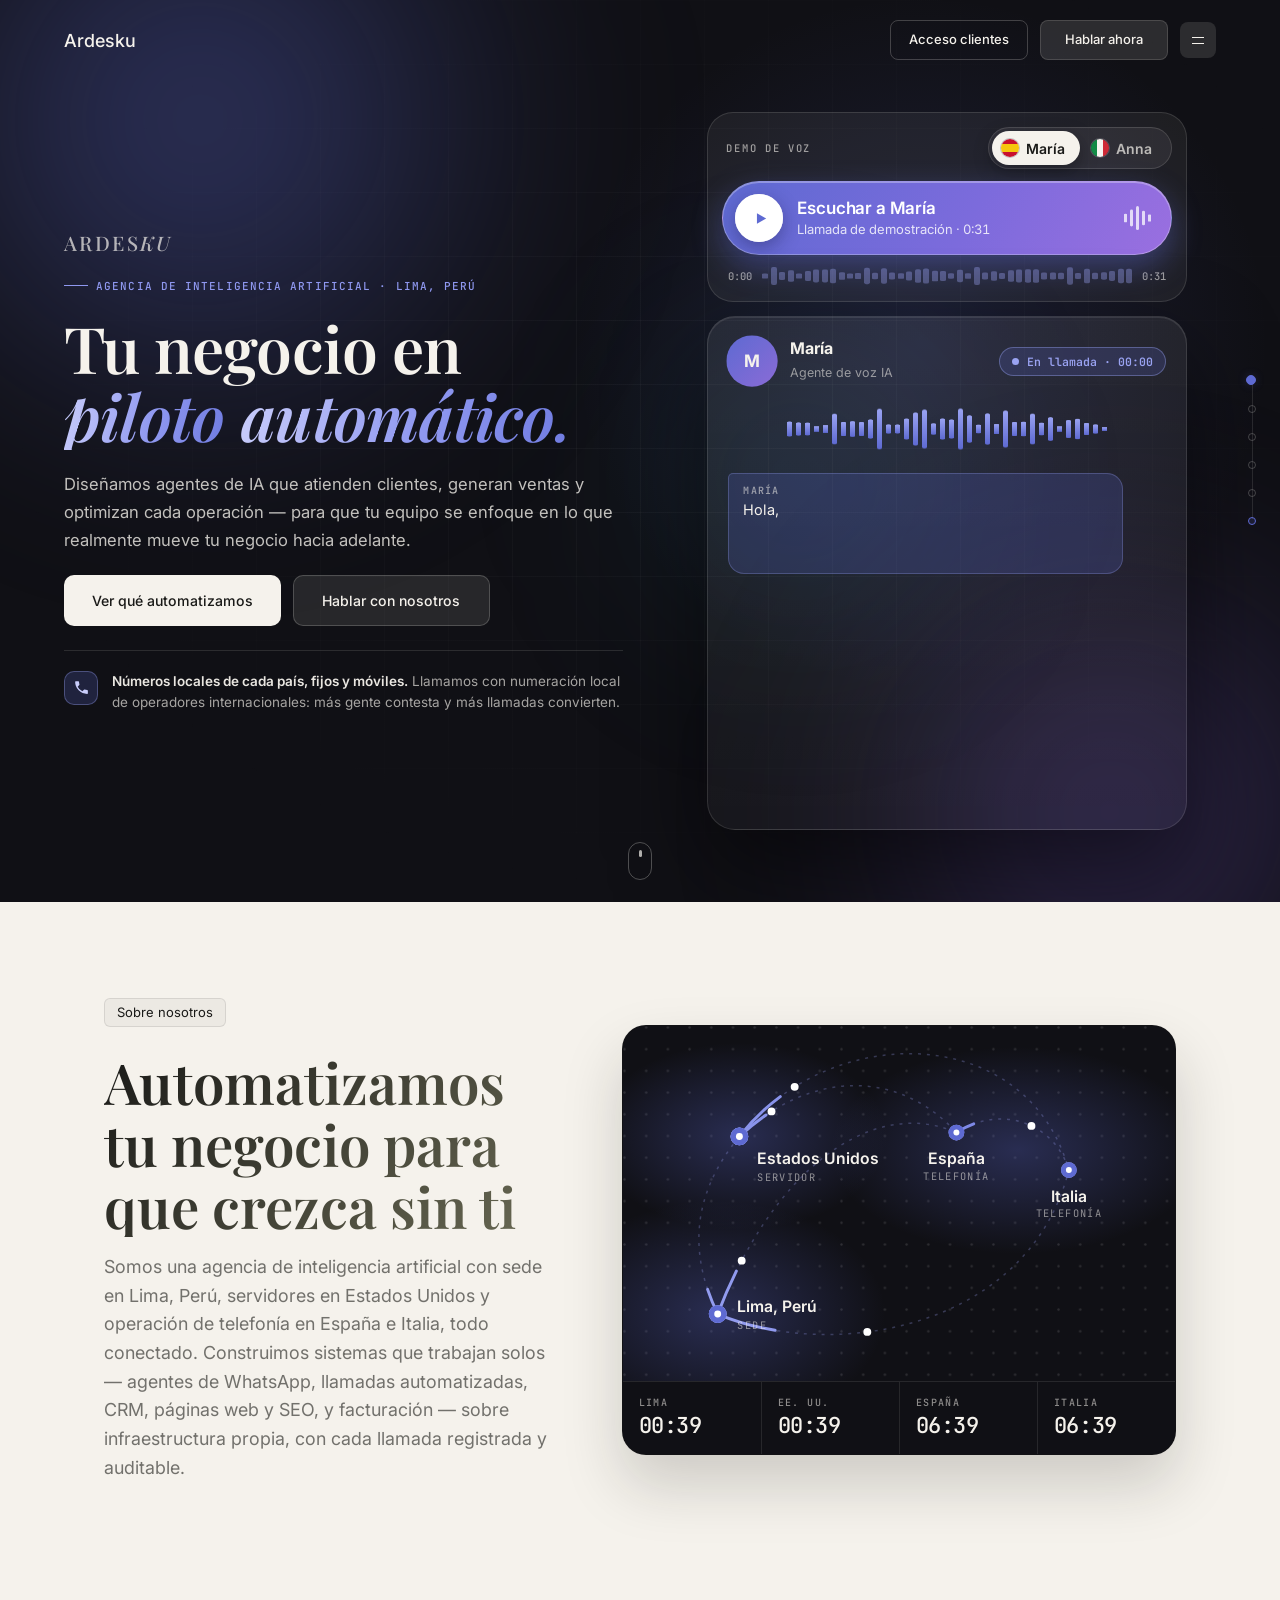
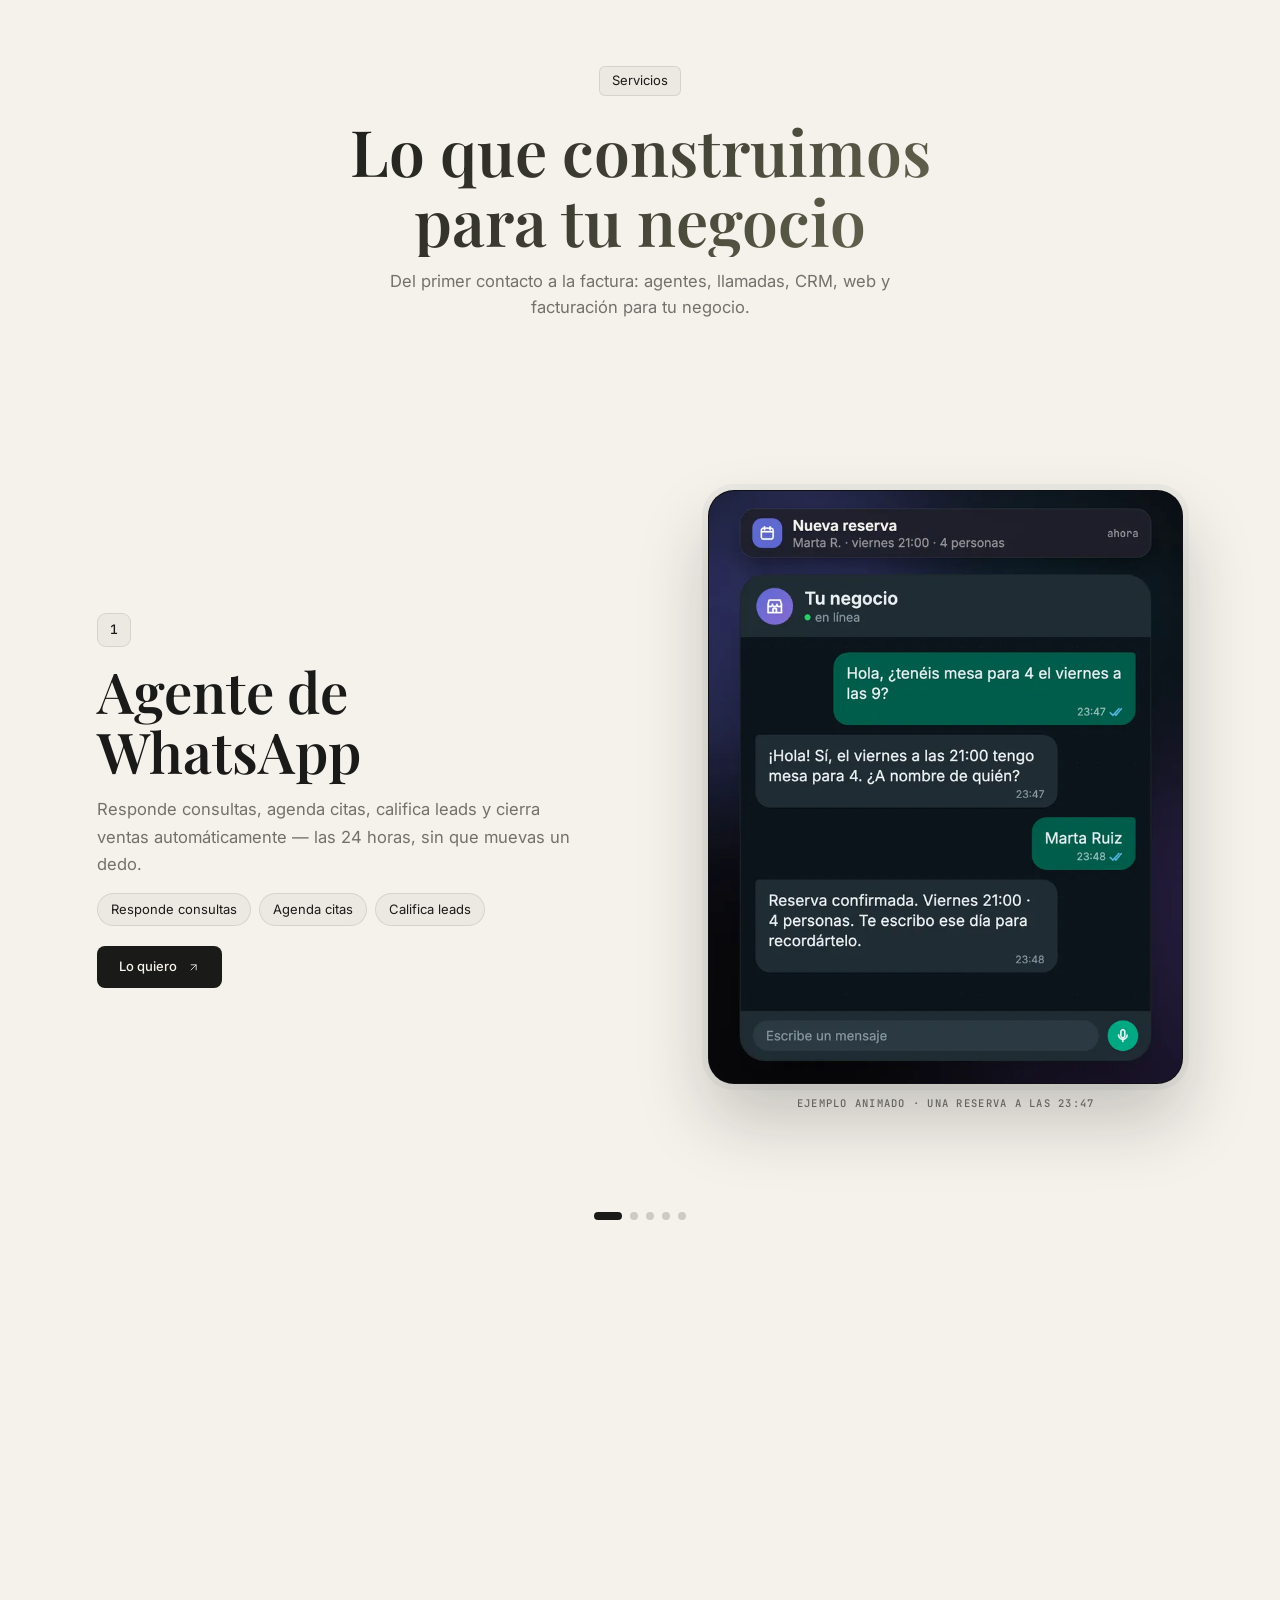
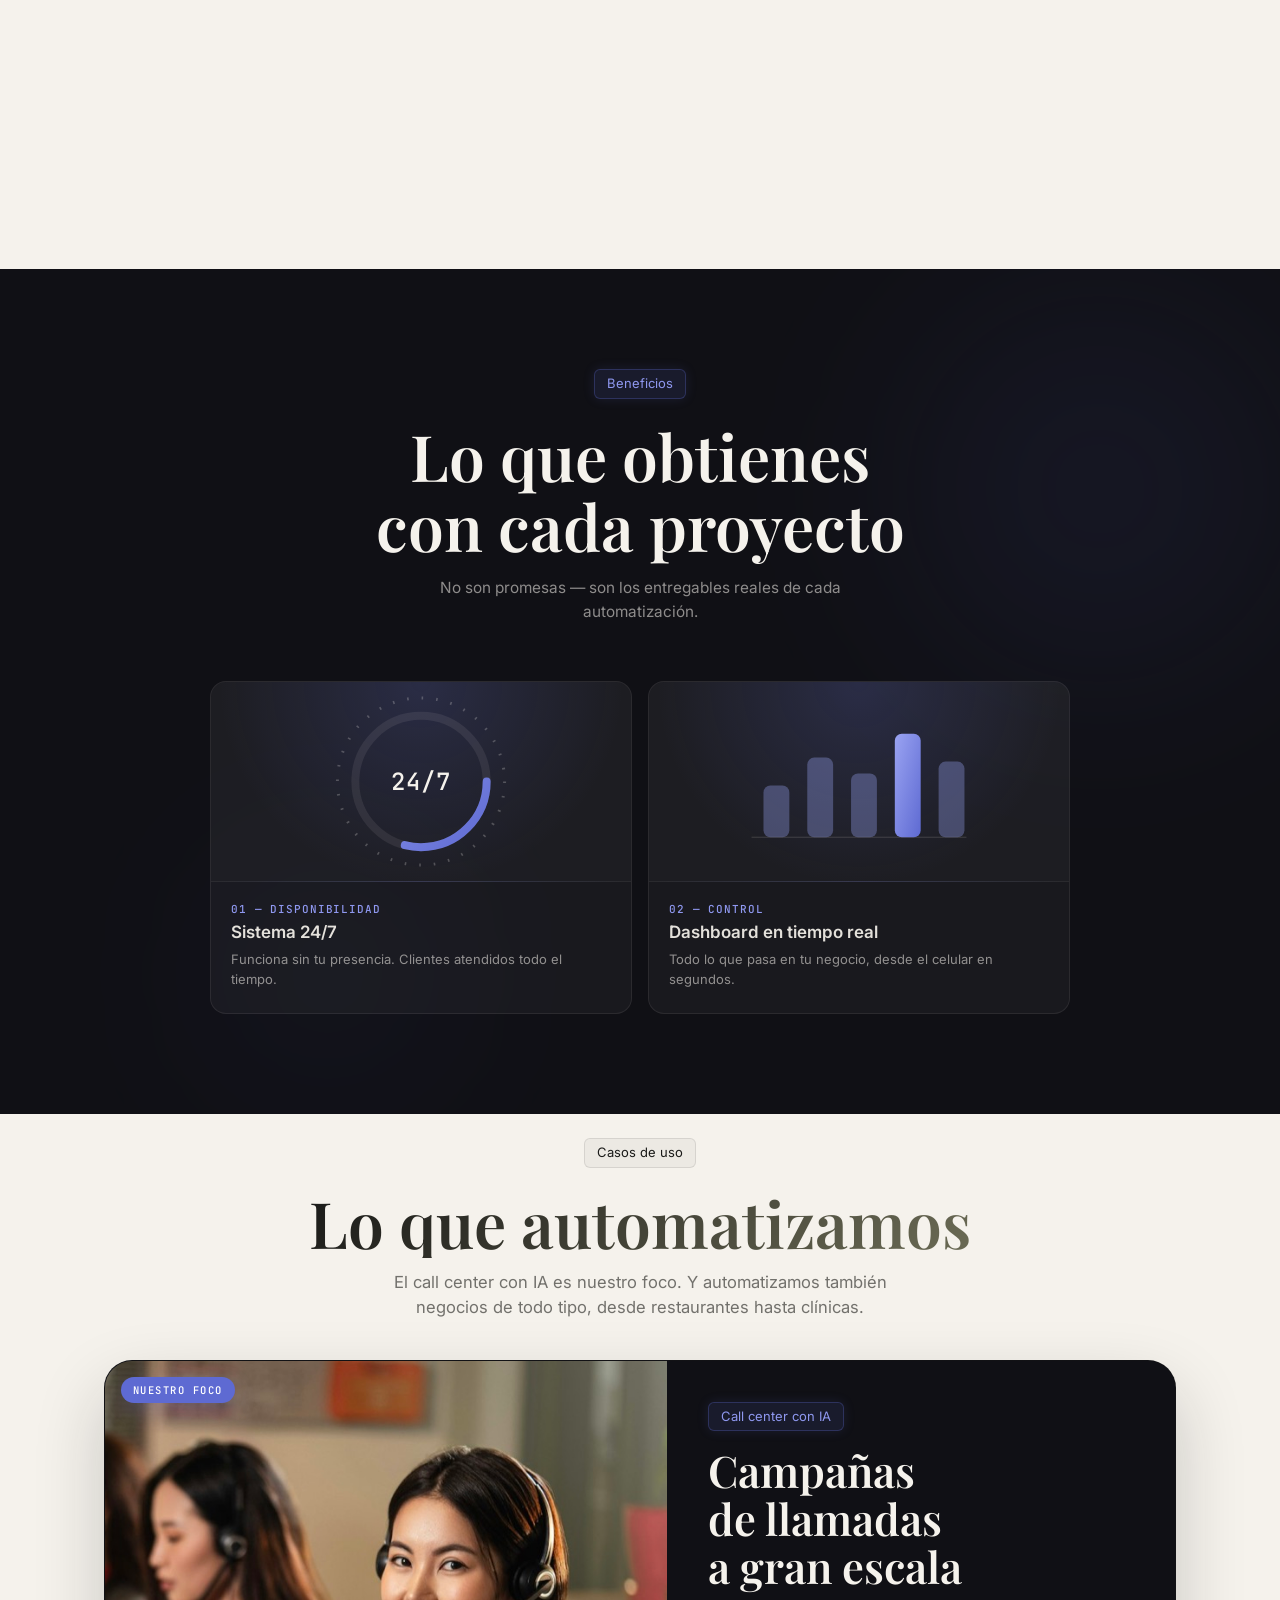
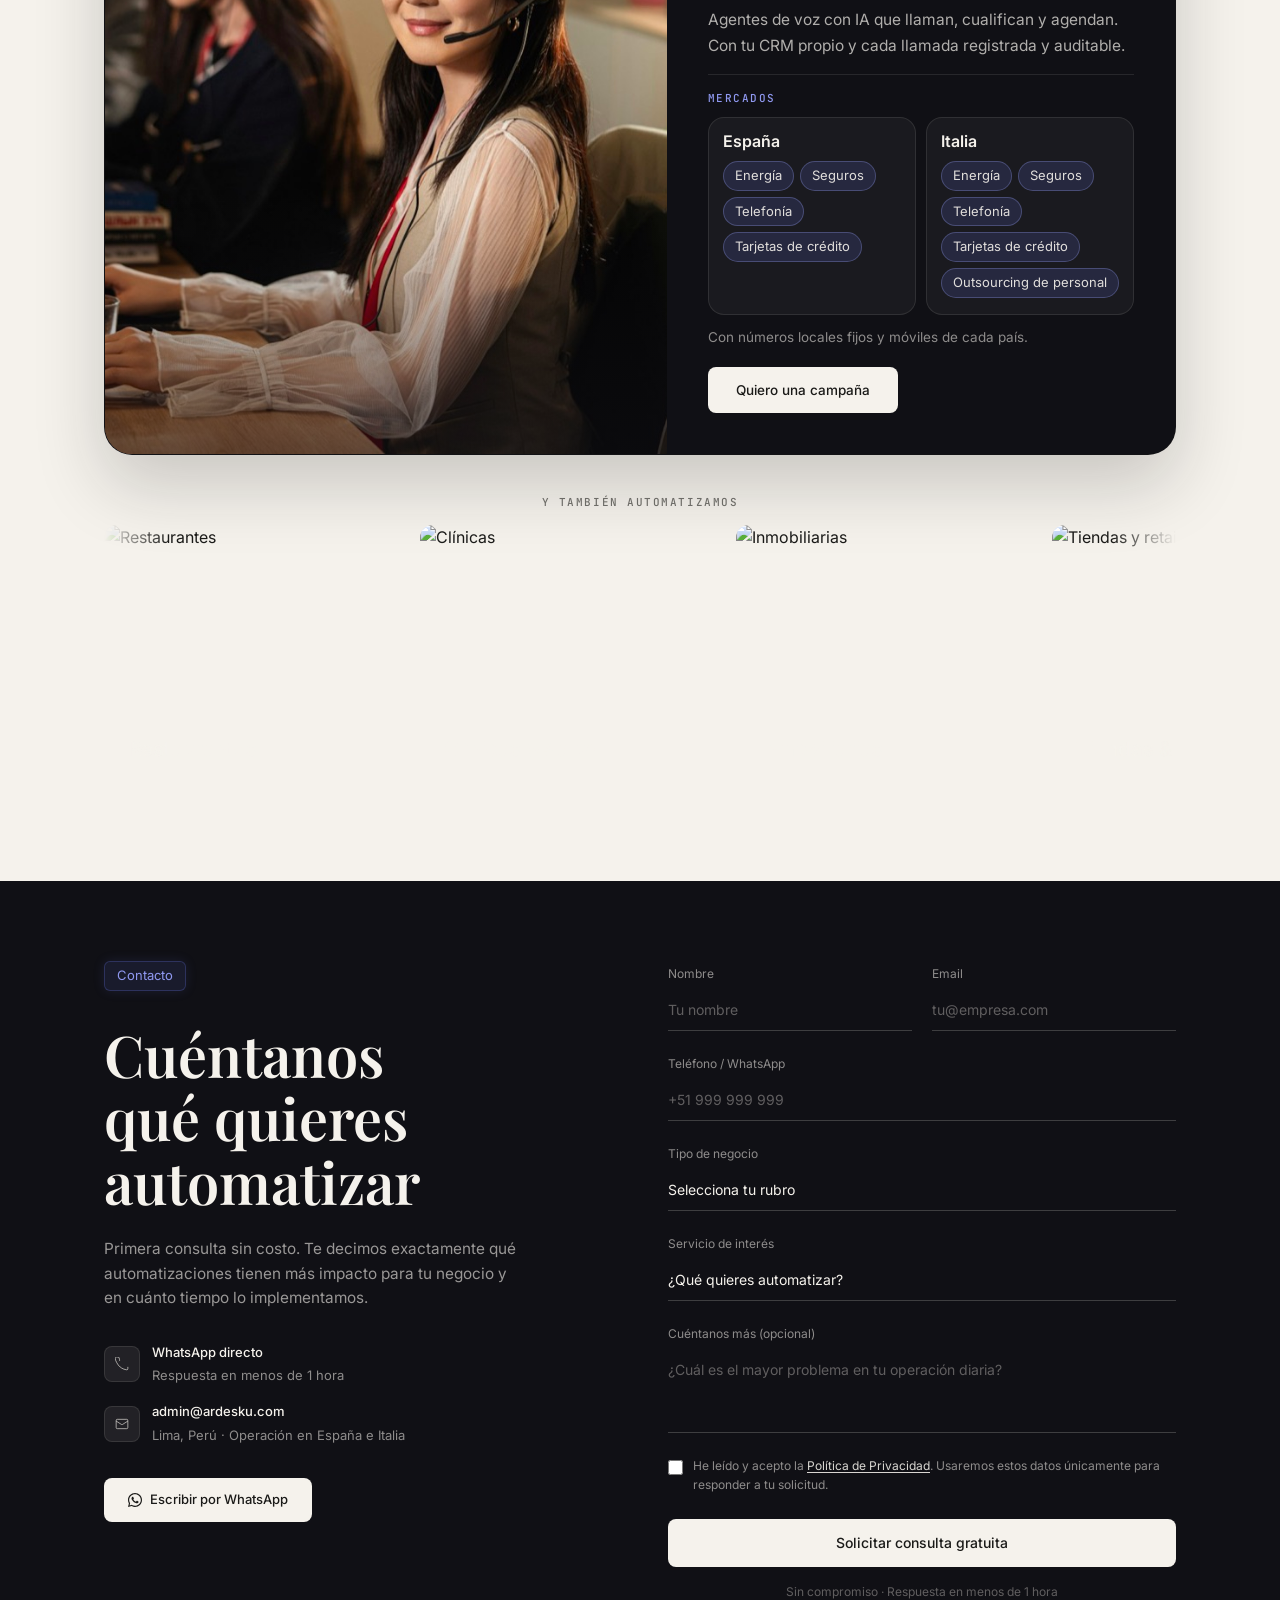
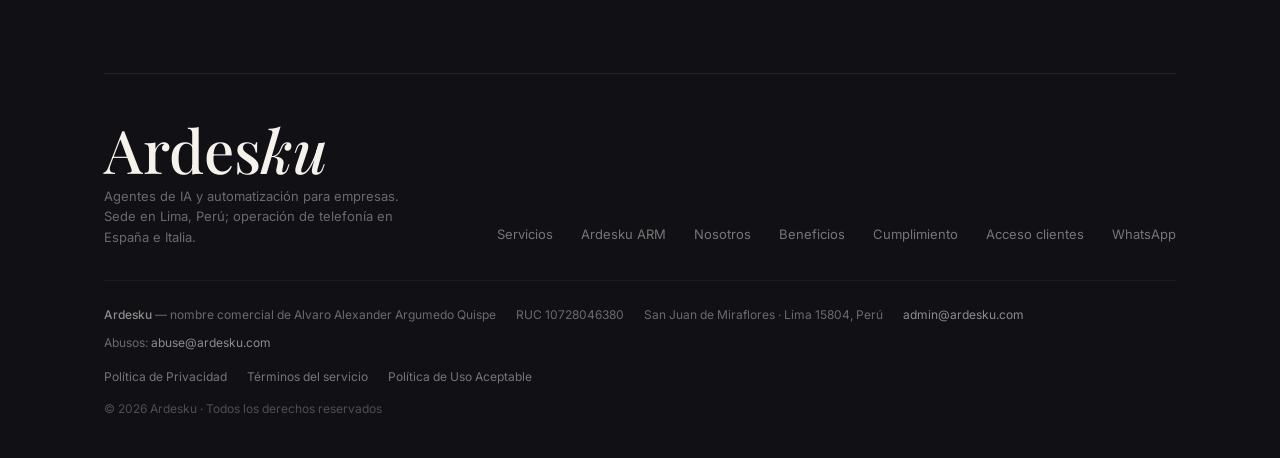
==== commit ad958cc0: "feat(web): renombrar CRM a Ardesku ARM (AI Relationship Management) Sección «¿Qué es un ARM?» compar" ====
--- a/index.html
+++ b/index.html
@@ -57,7 +57,7 @@
 <!-- ═══════════ MENÚ A PANTALLA COMPLETA ═══════════ -->
 <div id="nav-fullscreen" aria-hidden="true">
   <div class="nav-link-item" style="transition-delay:.15s"><a href="#servicios" data-close><span>Servicios</span><svg width="24" height="24" viewBox="0 0 24 24" fill="none" stroke="currentColor" stroke-width="1.5"><path d="M7 7h10v10"/><path d="M7 17 17 7"/></svg></a></div>
-  <div class="nav-link-item" style="transition-delay:.125s"><a href="/crm"><span>CRM Ardesku</span><svg width="24" height="24" viewBox="0 0 24 24" fill="none" stroke="currentColor" stroke-width="1.5"><path d="M7 7h10v10"/><path d="M7 17 17 7"/></svg></a></div>
+  <div class="nav-link-item" style="transition-delay:.125s"><a href="/crm"><span>Ardesku ARM</span><svg width="24" height="24" viewBox="0 0 24 24" fill="none" stroke="currentColor" stroke-width="1.5"><path d="M7 7h10v10"/><path d="M7 17 17 7"/></svg></a></div>
   <div class="nav-link-item" style="transition-delay:.1s"><a href="#nosotros" data-close><span>Nosotros</span><svg width="24" height="24" viewBox="0 0 24 24" fill="none" stroke="currentColor" stroke-width="1.5"><path d="M7 7h10v10"/><path d="M7 17 17 7"/></svg></a></div>
   <div class="nav-link-item" style="transition-delay:.075s"><a href="#cumplimiento" data-close><span>Cumplimiento</span><svg width="24" height="24" viewBox="0 0 24 24" fill="none" stroke="currentColor" stroke-width="1.5"><path d="M7 7h10v10"/><path d="M7 17 17 7"/></svg></a></div>
   <div class="nav-link-item" style="transition-delay:.05s"><a href="#casos" data-close><span>Casos</span><svg width="24" height="24" viewBox="0 0 24 24" fill="none" stroke="currentColor" stroke-width="1.5"><path d="M7 7h10v10"/><path d="M7 17 17 7"/></svg></a></div>
@@ -273,12 +273,12 @@
       <article class="svc" data-i="2" aria-labelledby="svc-t2">
         <div class="svc-text">
           <span class="svc-num" style="--k:0">3</span>
-          <h3 id="svc-t2" style="--k:1">CRM y Marcador Predictivo</h3>
-          <p style="--k:2">Tu propio CRM con acceso por usuario y contraseña: gestiona tus leads, lanza campañas con marcador predictivo o llama tú mismo desde el navegador. Cada llamada queda registrada.</p>
+          <h3 id="svc-t2" style="--k:1">Ardesku ARM: CRM con IA y marcador</h3>
+          <p style="--k:2">Tu propio ARM (AI Relationship Management), el CRM que trabaja por ti, con acceso por usuario y contraseña: gestiona tus leads, lanza campañas con marcador predictivo o llama tú mismo desde el navegador. Cada llamada queda registrada.</p>
           <ul class="svc-pts" style="--k:3"><li>Acceso con login</li><li>Llamadas manuales</li><li>Marcador predictivo</li></ul>
           <div class="svc-actions" style="--k:4">
             <a href="#contacto" class="s2-btn">Lo quiero <svg width="13" height="13" viewBox="0 0 24 24" fill="none" stroke="currentColor" stroke-width="1.5"><path d="M7 7h10v10"/><path d="M7 17 17 7"/></svg></a>
-            <a href="/crm" class="s2-btn ghost">Ver el CRM por dentro <svg width="13" height="13" viewBox="0 0 24 24" fill="none" stroke="currentColor" stroke-width="1.5"><path d="M7 7h10v10"/><path d="M7 17 17 7"/></svg></a>
+            <a href="/crm" class="s2-btn ghost">Ver Ardesku ARM por dentro <svg width="13" height="13" viewBox="0 0 24 24" fill="none" stroke="currentColor" stroke-width="1.5"><path d="M7 7h10v10"/><path d="M7 17 17 7"/></svg></a>
             <a href="https://crm.ardesku.com" target="_blank" rel="noopener" class="s2-btn ghost">Acceso clientes <svg width="13" height="13" viewBox="0 0 24 24" fill="none" stroke="currentColor" stroke-width="1.5"><path d="M7 7h10v10"/><path d="M7 17 17 7"/></svg></a>
           </div>
         </div>
@@ -319,7 +319,7 @@
       <div class="svc-dots" id="svc-dots" role="group" aria-label="Elegir servicio">
         <button class="svc-dot is-active" type="button" aria-label="Agente de WhatsApp"></button>
         <button class="svc-dot" type="button" aria-label="Llamadas Automatizadas"></button>
-        <button class="svc-dot" type="button" aria-label="CRM y Marcador Predictivo"></button>
+        <button class="svc-dot" type="button" aria-label="Ardesku ARM: CRM con IA y marcador"></button>
         <button class="svc-dot" type="button" aria-label="Página Web y SEO"></button>
         <button class="svc-dot" type="button" aria-label="Dashboard de Facturas"></button>
       </div>
@@ -490,7 +490,7 @@
         <p>Agentes de IA y automatización para empresas. Sede en Lima, Perú; operación de telefonía en España e Italia.</p>
       </div>
       <nav class="footer-nav" aria-label="Pie">
-        <a href="#servicios">Servicios</a><a href="/crm">CRM Ardesku</a><a href="#nosotros">Nosotros</a><a href="#beneficios">Beneficios</a><a href="#cumplimiento">Cumplimiento</a>
+        <a href="#servicios">Servicios</a><a href="/crm">Ardesku ARM</a><a href="#nosotros">Nosotros</a><a href="#beneficios">Beneficios</a><a href="#cumplimiento">Cumplimiento</a>
         <a href="https://crm.ardesku.com" target="_blank" rel="noopener">Acceso clientes</a><a href="https://wa.me/51924545648" target="_blank" rel="noopener">WhatsApp</a>
       </nav>
     </div>
